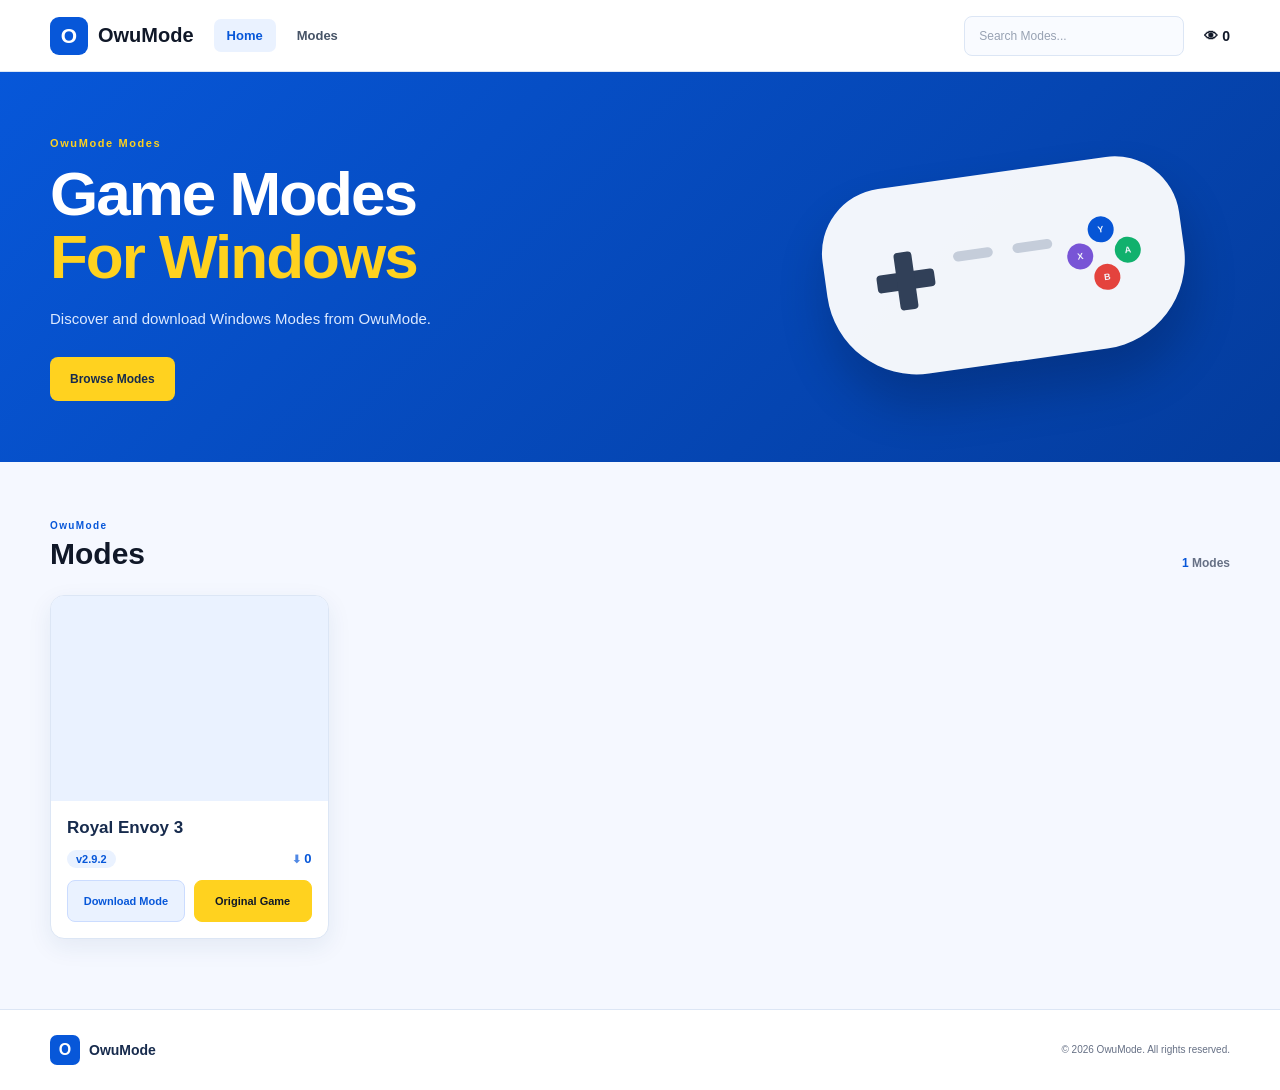
==== index.html @ 0b00c18d "Update index.html" ====
<!DOCTYPE html>
<html lang="en">
<head>
    <meta charset="UTF-8">
    <meta name="viewport" content="width=device-width, initial-scale=1.0">
    <title>OwuMode - Free Windows Modes</title>
    <link rel="icon" type="image/x-icon" href="icon.ico">
    <link rel="stylesheet" href="style.css">
</head>

<body>

    <!-- ==================== HEADER ==================== -->
    <header class="site-header">
        <div class="container header-inner">

            <a href="index.html" class="brand">
                <span class="brand-logo">O</span>
                <span class="brand-name">OwuMode</span>
            </a>

            <nav class="nav-menu" id="navMenu">
                <a href="index.html" class="nav-link active">Home</a>
                <a href="index.html#Modes" class="nav-link">Modes</a>
            </nav>

            <div class="header-search">
                <input type="search" id="headerSearch" placeholder="Search Modes..." autocomplete="off">
            </div>

            <div class="visitor-counter" title="Total Visitors">
                <span class="visitor-icon">👁</span>
                <span class="visitor-number" id="visitorCount">0</span>
            </div>

            <button class="mobile-menu-btn" id="mobileMenuBtn" type="button" aria-label="Open menu">
                <span></span>
                <span></span>
                <span></span>
            </button>

        </div>
    </header>


    <!-- ==================== MAIN ==================== -->
    <main>

        <!-- Hero -->
        <section class="hero">
            <div class="container hero-inner">

                <div class="hero-content">
                    <span class="hero-label">OwuMode Modes</span>
                    <h1>Game Modes <span>For Windows</span></h1>
                    <p>Discover and download Windows Modes from OwuMode.</p>
                    <a href="#Modes" class="hero-btn">Browse Modes</a>
                </div>

                <div class="hero-decoration">
                    <div class="controller">
                        <div class="controller-left">
                            <span class="dpad-up"></span>
                            <span class="dpad-down"></span>
                            <span class="dpad-left"></span>
                            <span class="dpad-right"></span>
                        </div>
                        <div class="controller-center">
                            <span></span>
                            <span></span>
                        </div>
                        <div class="controller-right">
                            <span class="button-y">Y</span>
                            <span class="button-x">X</span>
                            <span class="button-a">A</span>
                            <span class="button-b">B</span>
                        </div>
                    </div>
                </div>

            </div>
        </section>

        <!-- Modes Grid -->
        <section class="Modes-section" id="Modes">
            <div class="container">

                <div class="section-header">
                    <div>
                        <span class="section-label">OwuMode</span>
                        <h2>Modes</h2>
                    </div>
                    <div class="game-count">
                        <span id="gameCount">0</span> Modes
                    </div>
                </div>

                <div class="game-grid" id="gameGrid"></div>

                <div class="empty-state" id="noModes" style="display: none;">
                    <div class="empty-icon">⌕</div>
                    <h3>No Modes found</h3>
                    <p>Try searching with a different game name.</p>
                </div>

            </div>
        </section>

    </main>


    <!-- ==================== TOAST ==================== -->
    <div class="toast" id="toast">
        <span id="toastMessage"></span>
    </div>


    <!-- ==================== FOOTER ==================== -->
    <footer class="site-footer">
        <div class="container footer-inner">
            <div class="footer-brand">
                <span class="brand-logo">O</span>
                <span>OwuMode</span>
            </div>
            <p>© 2026 OwuMode. All rights reserved.</p>
        </div>
    </footer>


    <script src="data.js"></script>
    <script src="script.js"></script>

</body>
</html>
---- style.css ----
/* =========================================================
   OwuMode
   ========================================================= */

:root {
    --blue: #0757d9;
    --blue-dark: #043c9d;
    --blue-light: #eaf2ff;

    --yellow: #ffd21f;
    --yellow-dark: #d4a800;

    --white: #ffffff;
    --black: #101828;

    --text: #172b4d;
    --muted: #667085;

    --border: #dce6f5;
    --background: #f5f8ff;

    --shadow: 0 8px 25px rgba(20, 60, 120, 0.08);
}


/* =========================================================
   RESET
   ========================================================= */

* {
    box-sizing: border-box;
    margin: 0;
    padding: 0;
}

html {
    scroll-behavior: smooth;
}

body {
    font-family: Arial, Helvetica, sans-serif;
    background: var(--background);
    color: var(--text);
    min-height: 100vh;
}

body.modal-open {
    overflow: hidden;
}

button, input, select {
    font: inherit;
}

button {
    cursor: pointer;
}

a {
    color: inherit;
    text-decoration: none;
}

img {
    max-width: 100%;
}


/* =========================================================
   CONTAINER
   ========================================================= */

.container {
    width: min(1180px, calc(100% - 40px));
    margin: 0 auto;
}


/* =========================================================
   HEADER
   ========================================================= */

.site-header {
    width: 100%;
    height: 72px;
    background: var(--white);
    border-bottom: 1px solid var(--border);
    position: sticky;
    top: 0;
    z-index: 1000;
}

.header-inner {
    height: 100%;
    display: flex;
    align-items: center;
    gap: 20px;
}

.brand {
    display: flex;
    align-items: center;
    gap: 10px;
    flex-shrink: 0;
}

.brand-logo {
    width: 38px;
    height: 38px;
    display: flex;
    align-items: center;
    justify-content: center;
    background: var(--blue);
    color: var(--white);
    border-radius: 9px;
    font-size: 21px;
    font-weight: 900;
}

.brand-name {
    color: var(--black);
    font-size: 20px;
    font-weight: 800;
}

.nav-menu {
    display: flex;
    align-items: center;
    gap: 8px;
}

.nav-link {
    padding: 9px 13px;
    color: #475467;
    border-radius: 7px;
    font-size: 13px;
    font-weight: 700;
    transition: background 0.2s ease, color 0.2s ease;
}

.nav-link:hover,
.nav-link.active {
    color: var(--blue);
    background: var(--blue-light);
}

.header-search {
    margin-left: auto;
    width: 220px;
}

.header-search input {
    width: 100%;
    height: 40px;
    padding: 0 14px;
    border: 1px solid var(--border);
    border-radius: 8px;
    outline: none;
    background: #f9fbff;
    color: var(--text);
    font-size: 12px;
    transition: border-color 0.2s ease, box-shadow 0.2s ease;
}

.header-search input:focus {
    border-color: var(--blue);
    box-shadow: 0 0 0 3px rgba(7, 87, 217, 0.1);
}

.header-search input::placeholder {
    color: #98a2b3;
}


/* =========================================================
   VISITOR COUNTER
   ========================================================= */

.visitor-counter {
    display: flex;
    align-items: center;
    gap: 4px;
    flex-shrink: 0;
    font-size: 14px;
    font-weight: 900;
    color: var(--black);
    white-space: nowrap;
}

.visitor-icon {
    font-size: 14px;
}

.visitor-number {
    font-weight: 900;
    color: var(--black);
}


/* Mobile menu */
.mobile-menu-btn {
    display: none;
    width: 40px;
    height: 40px;
    border: 1px solid var(--border);
    border-radius: 8px;
    background: var(--white);
    flex-direction: column;
    align-items: center;
    justify-content: center;
    gap: 4px;
}

.mobile-menu-btn span {
    display: block;
    width: 19px;
    height: 2px;
    background: var(--text);
    border-radius: 5px;
}


/* =========================================================
   HERO
   ========================================================= */

.hero {
    min-height: 390px;
    background: linear-gradient(135deg, var(--blue), var(--blue-dark));
    color: var(--white);
    overflow: hidden;
}

.hero-inner {
    min-height: 390px;
    display: flex;
    align-items: center;
    justify-content: space-between;
    position: relative;
}

.hero-content {
    max-width: 570px;
    position: relative;
    z-index: 2;
}

.hero-label {
    display: inline-block;
    margin-bottom: 13px;
    color: var(--yellow);
    font-size: 11px;
    font-weight: 900;
    letter-spacing: 1.6px;
}

.hero h1 {
    font-size: clamp(38px, 5vw, 62px);
    line-height: 1.02;
    letter-spacing: -2px;
    margin-bottom: 18px;
}

.hero h1 span {
    display: block;
    color: var(--yellow);
}

.hero p {
    max-width: 450px;
    color: #dce9ff;
    font-size: 15px;
    line-height: 1.7;
    margin-bottom: 25px;
}

.hero-btn {
    display: inline-flex;
    align-items: center;
    justify-content: center;
    min-height: 44px;
    padding: 0 20px;
    background: var(--yellow);
    color: #172b4d;
    border-radius: 8px;
    font-size: 12px;
    font-weight: 800;
    transition: transform 0.2s ease, background 0.2s ease;
}

.hero-btn:hover {
    background: #ffe05a;
    transform: translateY(-2px);
}

.hero-decoration {
    width: 450px;
    height: 280px;
    display: flex;
    align-items: center;
    justify-content: center;
    opacity: 0.95;
}

.controller {
    width: 360px;
    height: 190px;
    background: var(--white);
    border-radius: 65px 65px 90px 90px;
    position: relative;
    transform: rotate(-8deg);
    box-shadow: 0 30px 50px rgba(0, 0, 0, 0.2);
}

.controller-left,
.controller-right {
    position: absolute;
    width: 90px;
    height: 90px;
    top: 50px;
}

.controller-left { left: 35px; }
.controller-right { right: 35px; }

.controller-left::before,
.controller-left::after {
    content: "";
    position: absolute;
    background: #344054;
    border-radius: 4px;
}

.controller-left::before {
    width: 58px;
    height: 18px;
    left: 16px;
    top: 36px;
}

.controller-left::after {
    width: 18px;
    height: 58px;
    left: 36px;
    top: 16px;
}

.controller-right span {
    position: absolute;
    width: 26px;
    height: 26px;
    display: flex;
    align-items: center;
    justify-content: center;
    border-radius: 50%;
    color: var(--white);
    font-size: 9px;
    font-weight: 900;
}

.button-y { top: 8px; left: 32px; background: var(--blue); }
.button-x { top: 32px; left: 8px; background: #7f56d9; }
.button-a { top: 32px; right: 8px; background: #12b76a; }
.button-b { bottom: 8px; left: 32px; background: #f04438; }

.controller-center {
    position: absolute;
    left: 50%;
    top: 73px;
    transform: translateX(-50%);
    display: flex;
    gap: 20px;
}

.controller-center span {
    width: 40px;
    height: 10px;
    background: #d0d5dd;
    border-radius: 10px;
}


/* =========================================================
   MODES SECTION
   ========================================================= */

.Modes-section {
    padding: 58px 0 70px;
}

.section-header {
    display: flex;
    align-items: flex-end;
    justify-content: space-between;
    margin-bottom: 25px;
}

.section-label {
    display: block;
    margin-bottom: 6px;
    color: var(--blue);
    font-size: 10px;
    font-weight: 900;
    letter-spacing: 1.4px;
}

.section-header h2,
.Modes-page-header h1 {
    color: var(--black);
    font-size: 30px;
    line-height: 1.1;
    font-weight: 850;
}

.game-count {
    color: var(--muted);
    font-size: 12px;
    font-weight: 700;
}

.game-count span {
    color: var(--blue);
}


/* =========================================================
   GAME GRID
   ========================================================= */

.game-grid {
    display: grid;
    grid-template-columns: repeat(4, minmax(0, 1fr));
    gap: 22px;
}


/* =========================================================
   GAME CARD
   ========================================================= */

.game-card {
    background: var(--white);
    border: 1px solid var(--border);
    border-radius: 14px;
    overflow: hidden;
    box-shadow: var(--shadow);
    transition: transform 0.2s ease, box-shadow 0.2s ease, border-color 0.2s ease;
}

.game-card:hover {
    transform: translateY(-5px);
    border-color: #c7d7f1;
    box-shadow: 0 14px 35px rgba(20, 60, 120, 0.14);
}

.game-image-wrap {
    width: 100%;
    height: 205px;
    overflow: hidden;
    background: var(--blue-light);
}

.game-image {
    width: 100%;
    height: 100%;
    display: block;
    object-fit: cover;
    transition: transform 0.3s ease;
}

.game-card:hover .game-image {
    transform: scale(1.04);
}

.game-info {
    padding: 16px;
}

.game-title {
    margin: 0 0 10px;
    color: var(--text);
    font-size: 17px;
    font-weight: 800;
    line-height: 1.35;
    white-space: nowrap;
    overflow: hidden;
    text-overflow: ellipsis;
}


/* =========================================================
   GAME META (Version + Download Count)
   ========================================================= */

.game-meta-row {
    display: flex;
    align-items: center;
    justify-content: space-between;
    gap: 8px;
    margin-bottom: 12px;
}

.game-version-badge {
    display: inline-block;
    padding: 3px 9px;
    background: var(--blue-light);
    color: var(--blue);
    border-radius: 20px;
    font-size: 11px;
    font-weight: 800;
}

.download-count-number {
    font-weight: 900;
    color: var(--blue);
    font-size: 13px;
}

.download-count-number::before {
    content: "⬇ ";
    font-size: 11px;
    opacity: 0.7;
}


/* =========================================================
   ACTION BUTTONS
   ========================================================= */

.game-actions {
    display: grid;
    grid-template-columns: 1fr 1fr;
    gap: 9px;
}

.details-btn,
.download-btn,
.game-link-btn {
    width: 100%;
    min-height: 42px;
    padding: 8px 10px;
    border-radius: 8px;
    font-size: 11px;
    font-weight: 800;
    display: flex;
    align-items: center;
    justify-content: center;
    text-decoration: none;
    transition: background 0.2s ease, color 0.2s ease, border-color 0.2s ease, transform 0.15s ease;
}

.details-btn {
    background: var(--blue-light);
    color: var(--blue);
    border: 1px solid #cbdcff;
}

.details-btn:hover {
    background: #dce9ff;
    border-color: var(--blue);
}

.download-btn {
    background: var(--blue);
    color: var(--white);
    border: 1px solid var(--blue);
}

.download-btn:hover {
    background: var(--blue-dark);
    border-color: var(--blue-dark);
}

.game-link-btn {
    background: var(--yellow);
    color: var(--black);
    border: 1px solid var(--yellow);
}

.game-link-btn:hover {
    background: #ffe05a;
    border-color: #ffe05a;
    color: var(--black);
}

.details-btn:active,
.download-btn:active,
.game-link-btn:active {
    transform: scale(0.97);
}


/* =========================================================
   EMPTY STATE
   ========================================================= */

.empty-state {
    padding: 70px 20px;
    text-align: center;
    background: var(--white);
    border: 1px dashed #cbd5e1;
    border-radius: 14px;
}

.empty-icon {
    width: 50px;
    height: 50px;
    margin: 0 auto 15px;
    display: flex;
    align-items: center;
    justify-content: center;
    background: var(--blue-light);
    color: var(--blue);
    border-radius: 50%;
    font-size: 25px;
}

.empty-state h3 {
    margin-bottom: 7px;
    color: var(--text);
    font-size: 17px;
}

.empty-state p {
    color: var(--muted);
    font-size: 12px;
}


/* =========================================================
   MODES PAGE
   ========================================================= */

.Modes-page {
    display: none;
    padding: 50px 0 70px;
}

.Modes-page.active {
    display: block;
}

.Modes-page-header {
    display: flex;
    align-items: flex-end;
    justify-content: space-between;
    gap: 25px;
    margin-bottom: 28px;
}

.Modes-page-search {
    width: 300px;
}

.Modes-page-search input {
    width: 100%;
    height: 42px;
    padding: 0 14px;
    background: var(--white);
    border: 1px solid var(--border);
    border-radius: 8px;
    outline: none;
    color: var(--text);
    font-size: 12px;
}

.Modes-page-search input:focus {
    border-color: var(--blue);
    box-shadow: 0 0 0 3px rgba(7, 87, 217, 0.1);
}


/* =========================================================
   MODAL
   ========================================================= */

.modal {
    position: fixed;
    inset: 0;
    display: flex;
    align-items: center;
    justify-content: center;
    padding: 25px;
    z-index: 2000;
    visibility: hidden;
    opacity: 0;
    transition: opacity 0.2s ease, visibility 0.2s ease;
}

.modal.active {
    visibility: visible;
    opacity: 1;
}

.modal-overlay {
    position: absolute;
    inset: 0;
    background: rgba(7, 20, 45, 0.7);
    backdrop-filter: blur(4px);
}

.modal-container {
    width: min(820px, 100%);
    max-height: calc(100vh - 50px);
    overflow-y: auto;
    position: relative;
    z-index: 2;
    background: var(--white);
    border-radius: 16px;
    box-shadow: 0 25px 70px rgba(0, 0, 0, 0.25);
    transform: translateY(15px) scale(0.98);
    transition: transform 0.2s ease;
}

.modal.active .modal-container {
    transform: translateY(0) scale(1);
}

.modal-close {
    position: absolute;
    right: 15px;
    top: 15px;
    width: 36px;
    height: 36px;
    display: flex;
    align-items: center;
    justify-content: center;
    z-index: 5;
    border: none;
    border-radius: 50%;
    background: rgba(255, 255, 255, 0.92);
    color: #344054;
    font-size: 25px;
    line-height: 1;
}

.modal-close:hover {
    background: var(--white);
    color: #101828;
}

.modal-content {
    display: grid;
    grid-template-columns: 0.95fr 1.05fr;
}

.modal-cover {
    min-height: 450px;
    background: var(--blue-light);
    overflow: hidden;
}

.modal-cover img {
    width: 100%;
    height: 100%;
    min-height: 450px;
    display: block;
    object-fit: cover;
}

.modal-info {
    padding: 40px 35px;
}

.modal-category {
    display: inline-block;
    margin-bottom: 9px;
    color: var(--blue);
    font-size: 10px;
    font-weight: 900;
    letter-spacing: 1.2px;
    text-transform: uppercase;
}

.modal-info h2 {
    margin-bottom: 17px;
    color: var(--black);
    font-size: 30px;
    line-height: 1.15;
}

.modal-description {
    margin-bottom: 22px;
    color: var(--muted);
    font-size: 13px;
    line-height: 1.7;
    white-space: pre-line;
}


/* =========================================================
   VERSION DROPDOWN
   ========================================================= */

.modal-version-select {
    margin-bottom: 20px;
}

.modal-version-select .detail-label {
    margin-bottom: 6px;
}

.modal-version-select select {
    width: 100%;
    height: 44px;
    padding: 0 14px;
    background: #f8faff;
    border: 1px solid var(--border);
    border-radius: 8px;
    color: var(--text);
    font-size: 12px;
    font-weight: 700;
    outline: none;
    cursor: pointer;
    transition: border-color 0.2s ease, box-shadow 0.2s ease;
}

.modal-version-select select:focus {
    border-color: var(--blue);
    box-shadow: 0 0 0 3px rgba(7, 87, 217, 0.1);
}

.modal-version-select select option {
    padding: 8px;
    font-size: 12px;
}


/* =========================================================
   MODAL DETAILS
   ========================================================= */

.modal-details {
    display: grid;
    grid-template-columns: 1fr 1fr;
    gap: 12px;
    margin-bottom: 25px;
}

.modal-detail-item {
    padding: 12px;
    background: #f8faff;
    border: 1px solid var(--border);
    border-radius: 8px;
}

.detail-label {
    display: block;
    margin-bottom: 4px;
    color: #98a2b3;
    font-size: 9px;
    font-weight: 800;
    text-transform: uppercase;
}

.detail-value {
    display: block;
    color: var(--text);
    font-size: 11px;
    font-weight: 700;
    word-break: break-word;
}

.modal-download-btn {
    width: 100%;
    min-height: 46px;
    border: none;
    border-radius: 8px;
    background: var(--blue);
    color: var(--white);
    font-size: 12px;
    font-weight: 800;
    transition: background 0.2s ease, transform 0.15s ease;
}

.modal-download-btn:hover {
    background: var(--blue-dark);
}

.modal-download-btn:active {
    transform: scale(0.98);
}


/* =========================================================
   TOAST
   ========================================================= */

.toast {
    position: fixed;
    left: 50%;
    bottom: 25px;
    transform: translate(-50%, 20px);
    min-width: 230px;
    padding: 12px 17px;
    background: #101828;
    color: var(--white);
    border-radius: 8px;
    box-shadow: 0 10px 30px rgba(0, 0, 0, 0.2);
    text-align: center;
    font-size: 11px;
    font-weight: 700;
    z-index: 3000;
    opacity: 0;
    visibility: hidden;
    transition: opacity 0.2s ease, transform 0.2s ease, visibility 0.2s ease;
}

.toast.show {
    opacity: 1;
    visibility: visible;
    transform: translate(-50%, 0);
}


/* =========================================================
   FOOTER
   ========================================================= */

.site-footer {
    background: #ffffff;
    border-top: 1px solid var(--border);
    padding: 25px 0;
}

.footer-inner {
    display: flex;
    align-items: center;
    justify-content: space-between;
    gap: 20px;
}

.footer-brand {
    display: flex;
    align-items: center;
    gap: 9px;
    color: var(--text);
    font-size: 14px;
    font-weight: 800;
}

.footer-brand .brand-logo {
    width: 30px;
    height: 30px;
    font-size: 16px;
    border-radius: 7px;
}

.footer-inner p {
    color: var(--muted);
    font-size: 10px;
}


/* =========================================================
   TABLET
   ========================================================= */

@media (max-width: 1100px) {
    .game-grid {
        grid-template-columns: repeat(3, minmax(0, 1fr));
    }

    .hero-decoration {
        width: 350px;
    }

    .controller {
        transform: rotate(-8deg) scale(0.85);
    }
}


/* =========================================================
   TABLET / MOBILE
   ========================================================= */

@media (max-width: 850px) {

    .container {
        width: min(100% - 30px, 700px);
    }

    .site-header {
        height: 65px;
    }

    .header-inner {
        gap: 10px;
    }

    .nav-menu {
        display: none;
        position: absolute;
        top: 65px;
        left: 0;
        right: 0;
        padding: 12px 15px;
        background: var(--white);
        border-bottom: 1px solid var(--border);
        box-shadow: 0 10px 20px rgba(20, 60, 120, 0.08);
        flex-direction: column;
        align-items: stretch;
    }

    .nav-menu.active {
        display: flex;
    }

    .nav-link {
        padding: 12px;
    }

    .header-search {
        width: auto;
        flex: 1;
    }

    .mobile-menu-btn {
        display: flex;
    }

    .hero-inner {
        min-height: 350px;
    }

    .hero-decoration {
        display: none;
    }

    .game-grid {
        grid-template-columns: repeat(2, minmax(0, 1fr));
        gap: 16px;
    }

    .Modes-page-header {
        align-items: stretch;
        flex-direction: column;
    }

    .Modes-page-search {
        width: 100%;
    }

    .modal-content {
        grid-template-columns: 1fr;
    }

    .modal-cover {
        min-height: 280px;
        height: 280px;
    }

    .modal-cover img {
        min-height: 280px;
    }

    .modal-info {
        padding: 28px 24px;
    }
}


/* =========================================================
   MOBILE
   ========================================================= */

@media (max-width: 550px) {

    .container {
        width: calc(100% - 24px);
    }

    .brand-name {
        font-size: 18px;
    }

    .brand-logo {
        width: 34px;
        height: 34px;
    }

    .header-search {
        display: none;
    }

    .visitor-counter {
        font-size: 12px;
    }

    .visitor-icon {
        font-size: 12px;
    }

    .hero {
        min-height: 330px;
    }

    .hero-inner {
        min-height: 330px;
    }

    .hero h1 {
        font-size: 40px;
        letter-spacing: -1.5px;
    }

    .hero p {
        font-size: 13px;
    }

    .Modes-section {
        padding: 40px 0 50px;
    }

    .section-header {
        align-items: flex-start;
        flex-direction: column;
        gap: 10px;
    }

    .section-header h2,
    .Modes-page-header h1 {
        font-size: 27px;
    }

    .game-grid {
        grid-template-columns: 1fr;
        gap: 18px;
    }

    .game-image-wrap {
        height: 220px;
    }

    .game-info {
        padding: 15px;
    }

    .game-title {
        font-size: 16px;
    }

    .game-actions {
        grid-template-columns: 1fr 1fr;
    }

    .modal {
        padding: 12px;
    }

    .modal-container {
        max-height: calc(100vh - 24px);
    }

    .modal-cover {
        height: 220px;
        min-height: 220px;
    }

    .modal-cover img {
        min-height: 220px;
    }

    .modal-info {
        padding: 25px 18px;
    }

    .modal-info h2 {
        font-size: 25px;
    }

    .modal-details {
        grid-template-columns: 1fr;
    }

    .footer-inner {
        flex-direction: column;
        text-align: center;
    }
}


/* =========================================================
   VERY SMALL MOBILE
   ========================================================= */

@media (max-width: 360px) {

    .game-actions {
        grid-template-columns: 1fr;
    }

    .game-image-wrap {
        height: 195px;
    }

    .details-btn,
    .download-btn,
    .game-link-btn {
        min-height: 40px;
    }
}
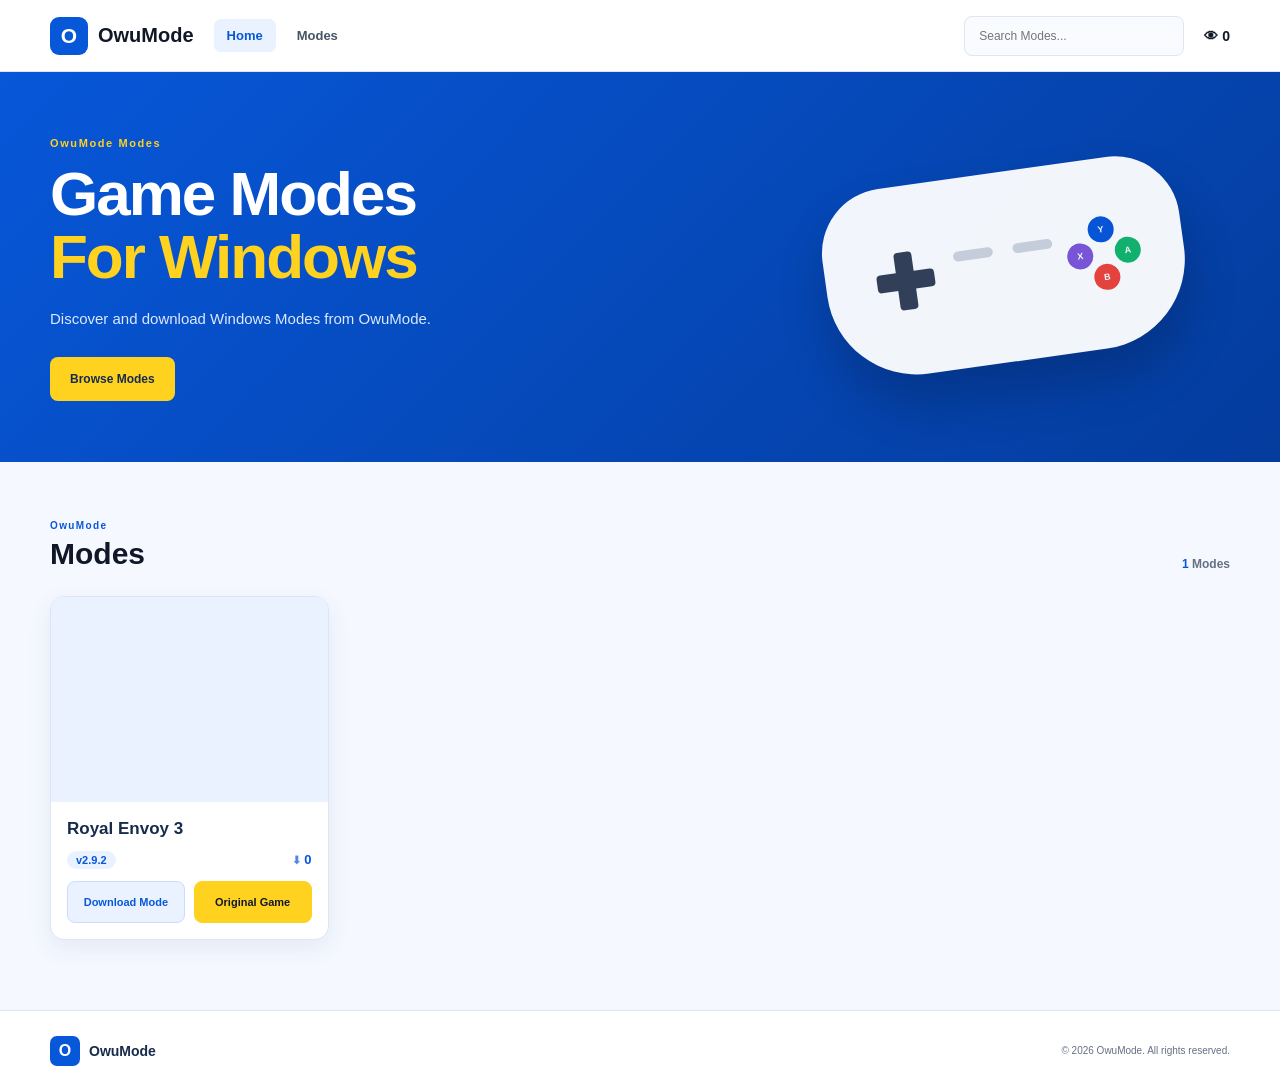
==== commit bec19563: "Update index.html" ====
--- a/index.html
+++ b/index.html
@@ -3,8 +3,17 @@
 <head>
     <meta charset="UTF-8">
     <meta name="viewport" content="width=device-width, initial-scale=1.0">
+    
     <title>OwuMode - Free Windows Modes</title>
-    <link rel="icon" type="image/x-icon" href="icon.ico">
+    
+    <meta name="description" content="OwuMode - Download free Windows game mods, mod menus, and hacks. Virus-free files, direct download links, no ads. Latest versions available.">
+    <meta name="keywords" content="OwuMode, free game mods, windows mods, mod menus, game hacks">
+    <meta name="author" content="OwuMode">
+    
+    <link rel="icon" type="image/x-icon" href="/icon.ico">
+    <link rel="shortcut icon" type="image/x-icon" href="/icon.ico">
+    <link rel="apple-touch-icon" href="/icon.ico">
+    
     <link rel="stylesheet" href="style.css">
 </head>
 
--- a/style.css
+++ b/style.css
@@ -1,31 +1,20 @@
 /* =========================================================
-   OwuMode
+   OwuMode - HOME PAGE STYLES
    ========================================================= */
 
 :root {
     --blue: #0757d9;
     --blue-dark: #043c9d;
     --blue-light: #eaf2ff;
-
     --yellow: #ffd21f;
-    --yellow-dark: #d4a800;
-
     --white: #ffffff;
     --black: #101828;
-
     --text: #172b4d;
     --muted: #667085;
-
     --border: #dce6f5;
     --background: #f5f8ff;
-
     --shadow: 0 8px 25px rgba(20, 60, 120, 0.08);
 }
-
-
-/* =========================================================
-   RESET
-   ========================================================= */
 
 * {
     box-sizing: border-box;
@@ -33,9 +22,7 @@
     padding: 0;
 }
 
-html {
-    scroll-behavior: smooth;
-}
+html { scroll-behavior: smooth; }
 
 body {
     font-family: Arial, Helvetica, sans-serif;
@@ -44,31 +31,10 @@
     min-height: 100vh;
 }
 
-body.modal-open {
-    overflow: hidden;
-}
-
-button, input, select {
-    font: inherit;
-}
-
-button {
-    cursor: pointer;
-}
-
-a {
-    color: inherit;
-    text-decoration: none;
-}
-
-img {
-    max-width: 100%;
-}
-
-
-/* =========================================================
-   CONTAINER
-   ========================================================= */
+button, input, select { font: inherit; }
+button { cursor: pointer; }
+a { color: inherit; text-decoration: none; }
+img { max-width: 100%; }
 
 .container {
     width: min(1180px, calc(100% - 40px));
@@ -159,22 +125,12 @@
     background: #f9fbff;
     color: var(--text);
     font-size: 12px;
-    transition: border-color 0.2s ease, box-shadow 0.2s ease;
 }
 
 .header-search input:focus {
     border-color: var(--blue);
     box-shadow: 0 0 0 3px rgba(7, 87, 217, 0.1);
 }
-
-.header-search input::placeholder {
-    color: #98a2b3;
-}
-
-
-/* =========================================================
-   VISITOR COUNTER
-   ========================================================= */
 
 .visitor-counter {
     display: flex;
@@ -187,17 +143,6 @@
     white-space: nowrap;
 }
 
-.visitor-icon {
-    font-size: 14px;
-}
-
-.visitor-number {
-    font-weight: 900;
-    color: var(--black);
-}
-
-
-/* Mobile menu */
 .mobile-menu-btn {
     display: none;
     width: 40px;
@@ -236,14 +181,9 @@
     display: flex;
     align-items: center;
     justify-content: space-between;
-    position: relative;
-}
-
-.hero-content {
-    max-width: 570px;
-    position: relative;
-    z-index: 2;
-}
+}
+
+.hero-content { max-width: 570px; position: relative; z-index: 2; }
 
 .hero-label {
     display: inline-block;
@@ -261,10 +201,7 @@
     margin-bottom: 18px;
 }
 
-.hero h1 span {
-    display: block;
-    color: var(--yellow);
-}
+.hero h1 span { display: block; color: var(--yellow); }
 
 .hero p {
     max-width: 450px;
@@ -285,13 +222,9 @@
     border-radius: 8px;
     font-size: 12px;
     font-weight: 800;
-    transition: transform 0.2s ease, background 0.2s ease;
-}
-
-.hero-btn:hover {
-    background: #ffe05a;
-    transform: translateY(-2px);
-}
+}
+
+.hero-btn:hover { background: #ffe05a; }
 
 .hero-decoration {
     width: 450px;
@@ -312,8 +245,7 @@
     box-shadow: 0 30px 50px rgba(0, 0, 0, 0.2);
 }
 
-.controller-left,
-.controller-right {
+.controller-left, .controller-right {
     position: absolute;
     width: 90px;
     height: 90px;
@@ -323,32 +255,19 @@
 .controller-left { left: 35px; }
 .controller-right { right: 35px; }
 
-.controller-left::before,
-.controller-left::after {
+.controller-left::before, .controller-left::after {
     content: "";
     position: absolute;
     background: #344054;
     border-radius: 4px;
 }
 
-.controller-left::before {
-    width: 58px;
-    height: 18px;
-    left: 16px;
-    top: 36px;
-}
-
-.controller-left::after {
-    width: 18px;
-    height: 58px;
-    left: 36px;
-    top: 16px;
-}
+.controller-left::before { width: 58px; height: 18px; left: 16px; top: 36px; }
+.controller-left::after { width: 18px; height: 58px; left: 36px; top: 16px; }
 
 .controller-right span {
     position: absolute;
-    width: 26px;
-    height: 26px;
+    width: 26px; height: 26px;
     display: flex;
     align-items: center;
     justify-content: center;
@@ -404,11 +323,9 @@
     letter-spacing: 1.4px;
 }
 
-.section-header h2,
-.Modes-page-header h1 {
+.section-header h2 {
     color: var(--black);
     font-size: 30px;
-    line-height: 1.1;
     font-weight: 850;
 }
 
@@ -418,9 +335,7 @@
     font-weight: 700;
 }
 
-.game-count span {
-    color: var(--blue);
-}
+.game-count span { color: var(--blue); }
 
 
 /* =========================================================
@@ -454,6 +369,7 @@
 }
 
 .game-image-wrap {
+    display: block;
     width: 100%;
     height: 205px;
     overflow: hidden;
@@ -472,24 +388,28 @@
     transform: scale(1.04);
 }
 
-.game-info {
-    padding: 16px;
-}
+.game-info { padding: 16px; }
 
 .game-title {
     margin: 0 0 10px;
-    color: var(--text);
     font-size: 17px;
     font-weight: 800;
     line-height: 1.35;
+}
+
+.game-title a {
+    color: var(--text);
     white-space: nowrap;
     overflow: hidden;
     text-overflow: ellipsis;
-}
-
-
-/* =========================================================
-   GAME META (Version + Download Count)
+    display: block;
+}
+
+.game-title a:hover { color: var(--blue); }
+
+
+/* =========================================================
+   GAME META
    ========================================================= */
 
 .game-meta-row {
@@ -524,7 +444,7 @@
 
 
 /* =========================================================
-   ACTION BUTTONS
+   BUTTONS
    ========================================================= */
 
 .game-actions {
@@ -546,13 +466,14 @@
     align-items: center;
     justify-content: center;
     text-decoration: none;
-    transition: background 0.2s ease, color 0.2s ease, border-color 0.2s ease, transform 0.15s ease;
+    transition: all 0.2s ease;
+    border: 1px solid transparent;
 }
 
 .details-btn {
     background: var(--blue-light);
     color: var(--blue);
-    border: 1px solid #cbdcff;
+    border-color: #cbdcff;
 }
 
 .details-btn:hover {
@@ -563,31 +484,18 @@
 .download-btn {
     background: var(--blue);
     color: var(--white);
-    border: 1px solid var(--blue);
-}
-
-.download-btn:hover {
-    background: var(--blue-dark);
-    border-color: var(--blue-dark);
-}
+    border-color: var(--blue);
+}
+
+.download-btn:hover { background: var(--blue-dark); }
 
 .game-link-btn {
     background: var(--yellow);
     color: var(--black);
-    border: 1px solid var(--yellow);
-}
-
-.game-link-btn:hover {
-    background: #ffe05a;
-    border-color: #ffe05a;
-    color: var(--black);
-}
-
-.details-btn:active,
-.download-btn:active,
-.game-link-btn:active {
-    transform: scale(0.97);
-}
+    border-color: var(--yellow);
+}
+
+.game-link-btn:hover { background: #ffe05a; }
 
 
 /* =========================================================
@@ -615,271 +523,7 @@
     font-size: 25px;
 }
 
-.empty-state h3 {
-    margin-bottom: 7px;
-    color: var(--text);
-    font-size: 17px;
-}
-
-.empty-state p {
-    color: var(--muted);
-    font-size: 12px;
-}
-
-
-/* =========================================================
-   MODES PAGE
-   ========================================================= */
-
-.Modes-page {
-    display: none;
-    padding: 50px 0 70px;
-}
-
-.Modes-page.active {
-    display: block;
-}
-
-.Modes-page-header {
-    display: flex;
-    align-items: flex-end;
-    justify-content: space-between;
-    gap: 25px;
-    margin-bottom: 28px;
-}
-
-.Modes-page-search {
-    width: 300px;
-}
-
-.Modes-page-search input {
-    width: 100%;
-    height: 42px;
-    padding: 0 14px;
-    background: var(--white);
-    border: 1px solid var(--border);
-    border-radius: 8px;
-    outline: none;
-    color: var(--text);
-    font-size: 12px;
-}
-
-.Modes-page-search input:focus {
-    border-color: var(--blue);
-    box-shadow: 0 0 0 3px rgba(7, 87, 217, 0.1);
-}
-
-
-/* =========================================================
-   MODAL
-   ========================================================= */
-
-.modal {
-    position: fixed;
-    inset: 0;
-    display: flex;
-    align-items: center;
-    justify-content: center;
-    padding: 25px;
-    z-index: 2000;
-    visibility: hidden;
-    opacity: 0;
-    transition: opacity 0.2s ease, visibility 0.2s ease;
-}
-
-.modal.active {
-    visibility: visible;
-    opacity: 1;
-}
-
-.modal-overlay {
-    position: absolute;
-    inset: 0;
-    background: rgba(7, 20, 45, 0.7);
-    backdrop-filter: blur(4px);
-}
-
-.modal-container {
-    width: min(820px, 100%);
-    max-height: calc(100vh - 50px);
-    overflow-y: auto;
-    position: relative;
-    z-index: 2;
-    background: var(--white);
-    border-radius: 16px;
-    box-shadow: 0 25px 70px rgba(0, 0, 0, 0.25);
-    transform: translateY(15px) scale(0.98);
-    transition: transform 0.2s ease;
-}
-
-.modal.active .modal-container {
-    transform: translateY(0) scale(1);
-}
-
-.modal-close {
-    position: absolute;
-    right: 15px;
-    top: 15px;
-    width: 36px;
-    height: 36px;
-    display: flex;
-    align-items: center;
-    justify-content: center;
-    z-index: 5;
-    border: none;
-    border-radius: 50%;
-    background: rgba(255, 255, 255, 0.92);
-    color: #344054;
-    font-size: 25px;
-    line-height: 1;
-}
-
-.modal-close:hover {
-    background: var(--white);
-    color: #101828;
-}
-
-.modal-content {
-    display: grid;
-    grid-template-columns: 0.95fr 1.05fr;
-}
-
-.modal-cover {
-    min-height: 450px;
-    background: var(--blue-light);
-    overflow: hidden;
-}
-
-.modal-cover img {
-    width: 100%;
-    height: 100%;
-    min-height: 450px;
-    display: block;
-    object-fit: cover;
-}
-
-.modal-info {
-    padding: 40px 35px;
-}
-
-.modal-category {
-    display: inline-block;
-    margin-bottom: 9px;
-    color: var(--blue);
-    font-size: 10px;
-    font-weight: 900;
-    letter-spacing: 1.2px;
-    text-transform: uppercase;
-}
-
-.modal-info h2 {
-    margin-bottom: 17px;
-    color: var(--black);
-    font-size: 30px;
-    line-height: 1.15;
-}
-
-.modal-description {
-    margin-bottom: 22px;
-    color: var(--muted);
-    font-size: 13px;
-    line-height: 1.7;
-    white-space: pre-line;
-}
-
-
-/* =========================================================
-   VERSION DROPDOWN
-   ========================================================= */
-
-.modal-version-select {
-    margin-bottom: 20px;
-}
-
-.modal-version-select .detail-label {
-    margin-bottom: 6px;
-}
-
-.modal-version-select select {
-    width: 100%;
-    height: 44px;
-    padding: 0 14px;
-    background: #f8faff;
-    border: 1px solid var(--border);
-    border-radius: 8px;
-    color: var(--text);
-    font-size: 12px;
-    font-weight: 700;
-    outline: none;
-    cursor: pointer;
-    transition: border-color 0.2s ease, box-shadow 0.2s ease;
-}
-
-.modal-version-select select:focus {
-    border-color: var(--blue);
-    box-shadow: 0 0 0 3px rgba(7, 87, 217, 0.1);
-}
-
-.modal-version-select select option {
-    padding: 8px;
-    font-size: 12px;
-}
-
-
-/* =========================================================
-   MODAL DETAILS
-   ========================================================= */
-
-.modal-details {
-    display: grid;
-    grid-template-columns: 1fr 1fr;
-    gap: 12px;
-    margin-bottom: 25px;
-}
-
-.modal-detail-item {
-    padding: 12px;
-    background: #f8faff;
-    border: 1px solid var(--border);
-    border-radius: 8px;
-}
-
-.detail-label {
-    display: block;
-    margin-bottom: 4px;
-    color: #98a2b3;
-    font-size: 9px;
-    font-weight: 800;
-    text-transform: uppercase;
-}
-
-.detail-value {
-    display: block;
-    color: var(--text);
-    font-size: 11px;
-    font-weight: 700;
-    word-break: break-word;
-}
-
-.modal-download-btn {
-    width: 100%;
-    min-height: 46px;
-    border: none;
-    border-radius: 8px;
-    background: var(--blue);
-    color: var(--white);
-    font-size: 12px;
-    font-weight: 800;
-    transition: background 0.2s ease, transform 0.15s ease;
-}
-
-.modal-download-btn:hover {
-    background: var(--blue-dark);
-}
-
-.modal-download-btn:active {
-    transform: scale(0.98);
-}
+.empty-state h3 { margin-bottom: 7px; }
 
 
 /* =========================================================
@@ -896,14 +540,13 @@
     background: #101828;
     color: var(--white);
     border-radius: 8px;
-    box-shadow: 0 10px 30px rgba(0, 0, 0, 0.2);
     text-align: center;
-    font-size: 11px;
+    font-size: 12px;
     font-weight: 700;
     z-index: 3000;
     opacity: 0;
     visibility: hidden;
-    transition: opacity 0.2s ease, transform 0.2s ease, visibility 0.2s ease;
+    transition: all 0.2s ease;
 }
 
 .toast.show {
@@ -918,7 +561,7 @@
    ========================================================= */
 
 .site-footer {
-    background: #ffffff;
+    background: var(--white);
     border-top: 1px solid var(--border);
     padding: 25px 0;
 }
@@ -934,7 +577,6 @@
     display: flex;
     align-items: center;
     gap: 9px;
-    color: var(--text);
     font-size: 14px;
     font-weight: 800;
 }
@@ -953,41 +595,20 @@
 
 
 /* =========================================================
-   TABLET
+   RESPONSIVE
    ========================================================= */
 
 @media (max-width: 1100px) {
-    .game-grid {
-        grid-template-columns: repeat(3, minmax(0, 1fr));
-    }
-
-    .hero-decoration {
-        width: 350px;
-    }
-
-    .controller {
-        transform: rotate(-8deg) scale(0.85);
-    }
-}
-
-
-/* =========================================================
-   TABLET / MOBILE
-   ========================================================= */
+    .game-grid { grid-template-columns: repeat(3, minmax(0, 1fr)); }
+    .hero-decoration { width: 350px; }
+    .controller { transform: rotate(-8deg) scale(0.85); }
+}
 
 @media (max-width: 850px) {
 
-    .container {
-        width: min(100% - 30px, 700px);
-    }
-
-    .site-header {
-        height: 65px;
-    }
-
-    .header-inner {
-        gap: 10px;
-    }
+    .container { width: min(100% - 30px, 700px); }
+    .site-header { height: 65px; }
+    .header-inner { gap: 10px; }
 
     .nav-menu {
         display: none;
@@ -1003,115 +624,35 @@
         align-items: stretch;
     }
 
-    .nav-menu.active {
-        display: flex;
-    }
-
-    .nav-link {
-        padding: 12px;
-    }
-
-    .header-search {
-        width: auto;
-        flex: 1;
-    }
-
-    .mobile-menu-btn {
-        display: flex;
-    }
-
-    .hero-inner {
-        min-height: 350px;
-    }
-
-    .hero-decoration {
-        display: none;
-    }
+    .nav-menu.active { display: flex; }
+    .nav-link { padding: 12px; }
+
+    .header-search { width: auto; flex: 1; }
+    .mobile-menu-btn { display: flex; }
+
+    .hero-inner { min-height: 350px; }
+    .hero-decoration { display: none; }
 
     .game-grid {
         grid-template-columns: repeat(2, minmax(0, 1fr));
         gap: 16px;
     }
-
-    .Modes-page-header {
-        align-items: stretch;
-        flex-direction: column;
-    }
-
-    .Modes-page-search {
-        width: 100%;
-    }
-
-    .modal-content {
-        grid-template-columns: 1fr;
-    }
-
-    .modal-cover {
-        min-height: 280px;
-        height: 280px;
-    }
-
-    .modal-cover img {
-        min-height: 280px;
-    }
-
-    .modal-info {
-        padding: 28px 24px;
-    }
-}
-
-
-/* =========================================================
-   MOBILE
-   ========================================================= */
+}
 
 @media (max-width: 550px) {
 
-    .container {
-        width: calc(100% - 24px);
-    }
-
-    .brand-name {
-        font-size: 18px;
-    }
-
-    .brand-logo {
-        width: 34px;
-        height: 34px;
-    }
-
-    .header-search {
-        display: none;
-    }
-
-    .visitor-counter {
-        font-size: 12px;
-    }
-
-    .visitor-icon {
-        font-size: 12px;
-    }
-
-    .hero {
-        min-height: 330px;
-    }
-
-    .hero-inner {
-        min-height: 330px;
-    }
-
-    .hero h1 {
-        font-size: 40px;
-        letter-spacing: -1.5px;
-    }
-
-    .hero p {
-        font-size: 13px;
-    }
-
-    .Modes-section {
-        padding: 40px 0 50px;
-    }
+    .container { width: calc(100% - 24px); }
+    .brand-name { font-size: 18px; }
+    .brand-logo { width: 34px; height: 34px; }
+    .header-search { display: none; }
+    .visitor-counter { font-size: 12px; }
+
+    .hero { min-height: 330px; }
+    .hero-inner { min-height: 330px; }
+    .hero h1 { font-size: 40px; }
+    .hero p { font-size: 13px; }
+
+    .Modes-section { padding: 40px 0 50px; }
 
     .section-header {
         align-items: flex-start;
@@ -1119,85 +660,17 @@
         gap: 10px;
     }
 
-    .section-header h2,
-    .Modes-page-header h1 {
-        font-size: 27px;
-    }
+    .section-header h2 { font-size: 27px; }
 
     .game-grid {
         grid-template-columns: 1fr;
         gap: 18px;
     }
 
-    .game-image-wrap {
-        height: 220px;
-    }
-
-    .game-info {
-        padding: 15px;
-    }
-
-    .game-title {
-        font-size: 16px;
-    }
-
-    .game-actions {
-        grid-template-columns: 1fr 1fr;
-    }
-
-    .modal {
-        padding: 12px;
-    }
-
-    .modal-container {
-        max-height: calc(100vh - 24px);
-    }
-
-    .modal-cover {
-        height: 220px;
-        min-height: 220px;
-    }
-
-    .modal-cover img {
-        min-height: 220px;
-    }
-
-    .modal-info {
-        padding: 25px 18px;
-    }
-
-    .modal-info h2 {
-        font-size: 25px;
-    }
-
-    .modal-details {
-        grid-template-columns: 1fr;
-    }
+    .game-image-wrap { height: 220px; }
 
     .footer-inner {
         flex-direction: column;
         text-align: center;
     }
 }
-
-
-/* =========================================================
-   VERY SMALL MOBILE
-   ========================================================= */
-
-@media (max-width: 360px) {
-
-    .game-actions {
-        grid-template-columns: 1fr;
-    }
-
-    .game-image-wrap {
-        height: 195px;
-    }
-
-    .details-btn,
-    .download-btn,
-    .game-link-btn {
-        min-height: 40px;
-    }
-}
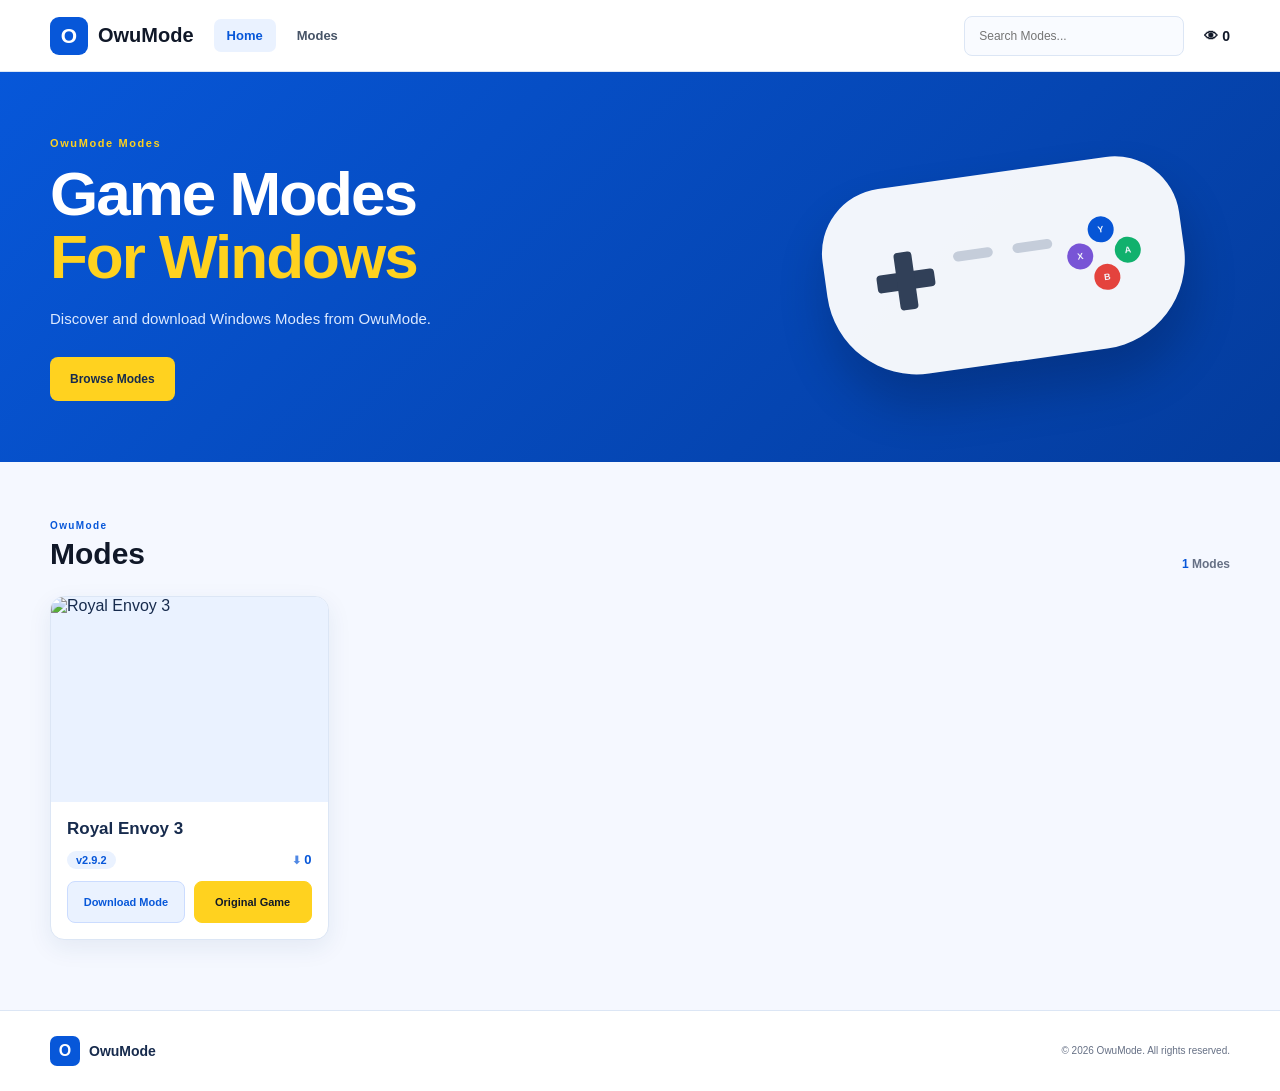
==== commit b5f19cc2: "Update index.html" ====
--- a/index.html
+++ b/index.html
@@ -7,7 +7,7 @@
     <title>OwuMode - Free Windows Modes</title>
     
     <meta name="description" content="OwuMode - Download free Windows game mods, mod menus, and hacks. Virus-free files, direct download links, no ads. Latest versions available.">
-    <meta name="keywords" content="OwuMode, free game mods, windows mods, mod menus, game hacks">
+    <meta name="keywords" content="OwuMode, free game mods, windows mods, mod menus, game hacks , bypass">
     <meta name="author" content="OwuMode">
     
     <link rel="icon" type="image/x-icon" href="/icon.ico">
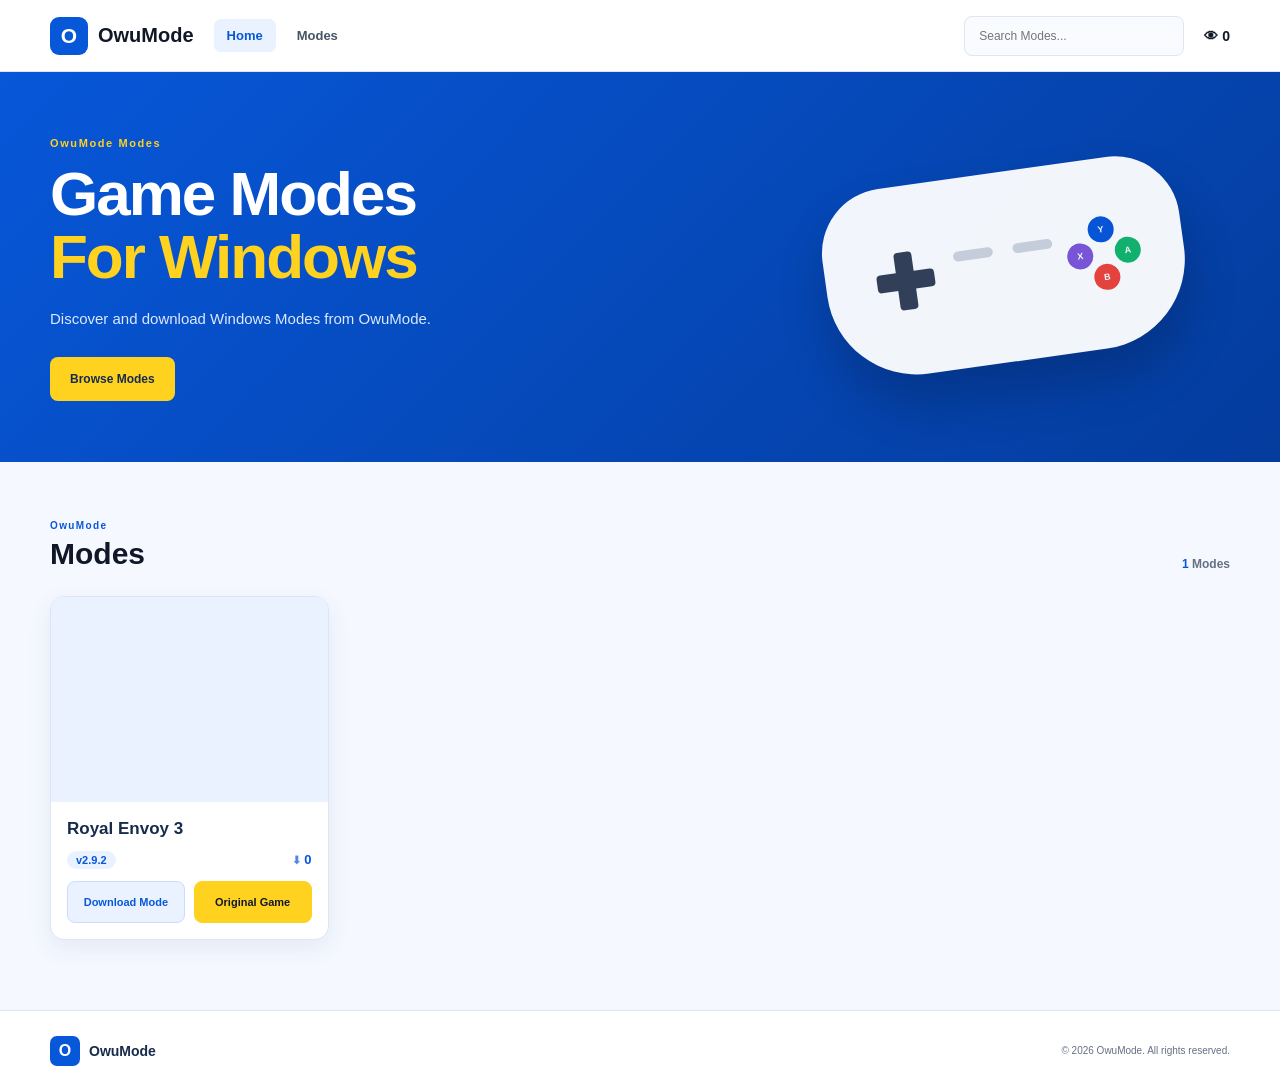
==== commit 885d954e: "Update index.html" ====
--- a/index.html
+++ b/index.html
@@ -4,7 +4,7 @@
     <meta charset="UTF-8">
     <meta name="viewport" content="width=device-width, initial-scale=1.0">
     
-    <title>OwuMode - Free Windows Modes</title>
+    <title>OwuMode - Free Game Modes</title>
     
     <meta name="description" content="OwuMode - Download free Windows game mods, mod menus, and hacks. Virus-free files, direct download links, no ads. Latest versions available.">
     <meta name="keywords" content="OwuMode, free game mods, windows mods, mod menus, game hacks , bypass">
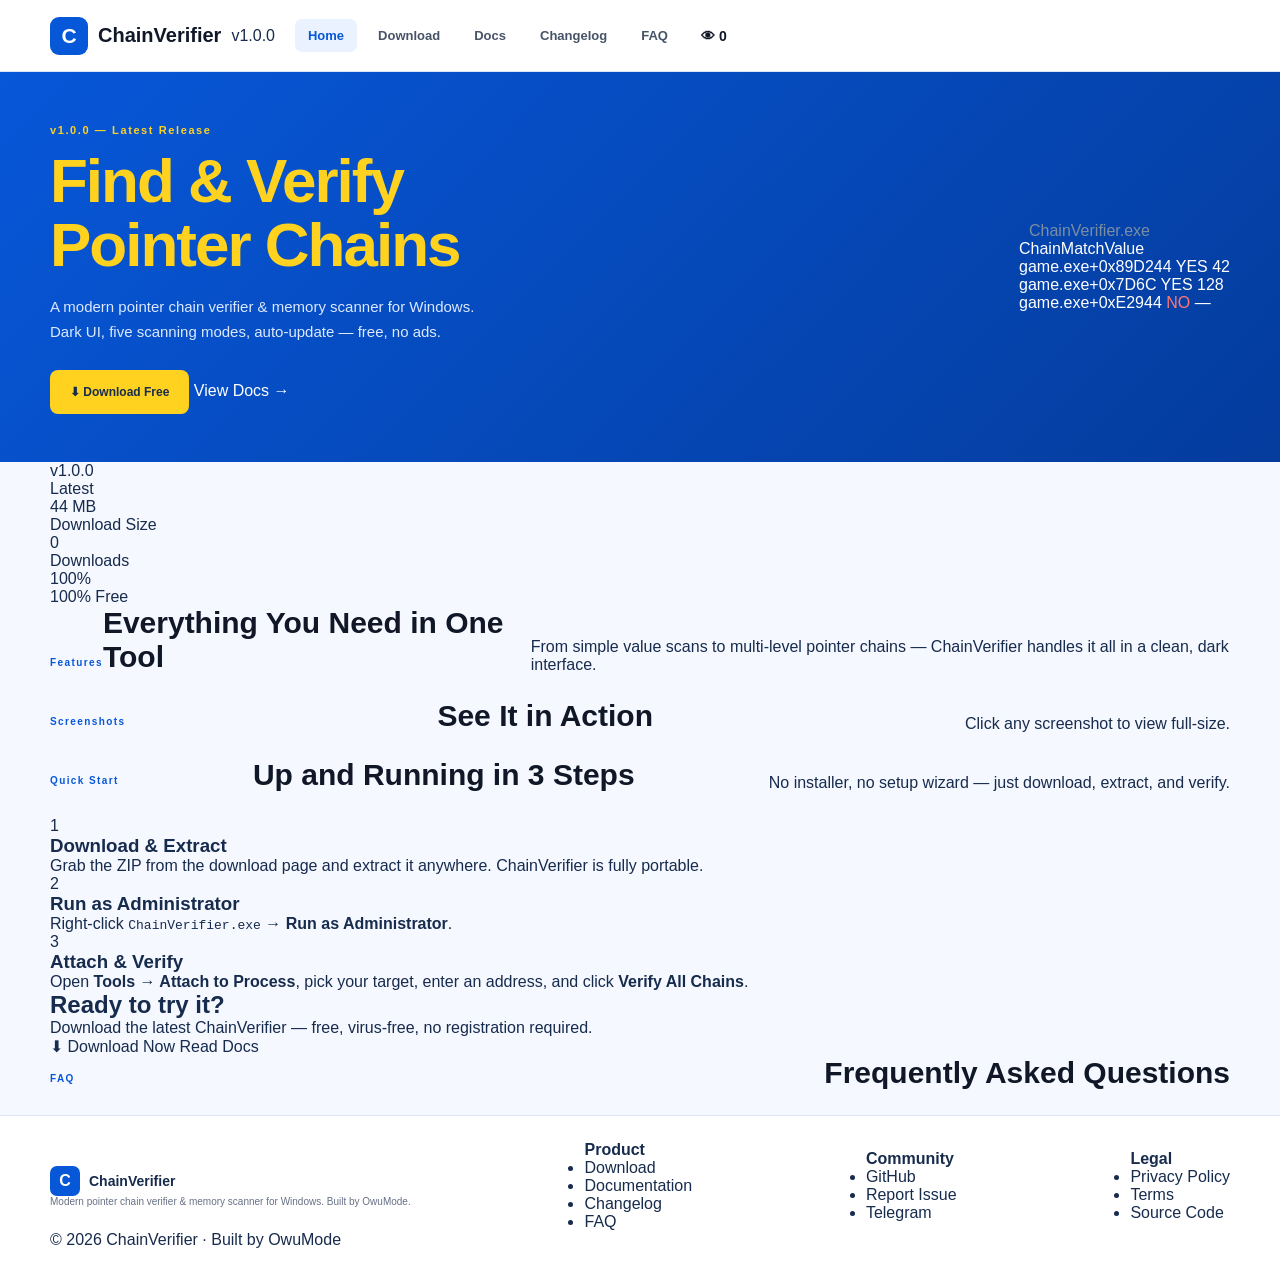
==== commit b1e287c3: "Update index.html" ====
--- a/index.html
+++ b/index.html
@@ -3,141 +3,286 @@
 <head>
     <meta charset="UTF-8">
     <meta name="viewport" content="width=device-width, initial-scale=1.0">
-    
-    <title>OwuMode - Free Game Modes</title>
-    
-    <meta name="description" content="OwuMode - Download free Windows game mods, mod menus, and hacks. Virus-free files, direct download links, no ads. Latest versions available.">
-    <meta name="keywords" content="OwuMode, free game mods, windows mods, mod menus, game hacks , bypass">
+    <meta http-equiv="X-UA-Compatible" content="IE=edge">
+
+    <title>ChainVerifier — Free Pointer Chain Verifier & Memory Scanner for Windows</title>
+    <meta name="title" content="ChainVerifier — Free Pointer Chain Verifier & Memory Scanner for Windows">
+    <meta name="description" content="ChainVerifier is a free, powerful pointer chain verifier and memory scanner for Windows. Modern dark UI, AOB/range/pointer scans, hex editor, freeze values. No ads, virus-free download.">
+    <meta name="keywords" content="ChainVerifier, pointer chain verifier, memory scanner, cheat engine alternative, AOB scan, pointer scan, hex editor, freeze values">
     <meta name="author" content="OwuMode">
-    
-    <link rel="icon" type="image/x-icon" href="/icon.ico">
-    <link rel="shortcut icon" type="image/x-icon" href="/icon.ico">
-    <link rel="apple-touch-icon" href="/icon.ico">
-    
+    <meta name="robots" content="index, follow">
+    <meta name="theme-color" content="#1f6aa5">
+
+    <link rel="canonical" href="https://owumode.store/">
+
+    <meta property="og:type" content="website">
+    <meta property="og:url" content="https://owumode.store/">
+    <meta property="og:title" content="ChainVerifier — Free Pointer Chain Verifier for Windows">
+    <meta property="og:description" content="Free, powerful pointer chain verifier & memory scanner for Windows.">
+    <meta property="og:image" content="preview.png">
+
+    <meta name="twitter:card" content="summary_large_image">
+    <meta name="twitter:title" content="ChainVerifier — Free Windows Tool">
+    <meta name="twitter:description" content="Free pointer chain verifier & memory scanner.">
+    <meta name="twitter:image" content="preview.png">
+
+    <link rel="icon" type="image/x-icon" href="icon.ico">
+    <link rel="shortcut icon" type="image/x-icon" href="icon.ico">
+    <link rel="apple-touch-icon" href="icon.ico">
+
+    <link rel="manifest" href="manifest.json">
     <link rel="stylesheet" href="style.css">
+
+    <script type="application/ld+json">
+    {
+        "@context": "https://schema.org",
+        "@type": "SoftwareApplication",
+        "name": "ChainVerifier",
+        "operatingSystem": "Windows 10, Windows 11",
+        "applicationCategory": "UtilitiesApplication",
+        "offers": { "@type": "Offer", "price": "0", "priceCurrency": "USD" },
+        "softwareVersion": "1.0.0",
+        "description": "Free pointer chain verifier and memory scanner for Windows.",
+        "downloadUrl": "https://owumode.store/download.html",
+        "author": { "@type": "Organization", "name": "OwuMode" }
+    }
+    </script>
 </head>
 
 <body>
 
-    <!-- ==================== HEADER ==================== -->
+    <!-- HEADER -->
     <header class="site-header">
         <div class="container header-inner">
-
             <a href="index.html" class="brand">
-                <span class="brand-logo">O</span>
-                <span class="brand-name">OwuMode</span>
+                <span class="brand-logo"><img src="logo.png" alt="ChainVerifier" onerror="this.parentNode.textContent='C';"></span>
+                <span class="brand-name">ChainVerifier</span>
+                <span class="brand-version" id="headerVersion">v1.0.0</span>
             </a>
 
             <nav class="nav-menu" id="navMenu">
-                <a href="index.html" class="nav-link active">Home</a>
-                <a href="index.html#Modes" class="nav-link">Modes</a>
+                <a href="index.html" class="nav-link active" data-i18n="nav.home">Home</a>
+                <a href="download.html" class="nav-link" data-i18n="nav.download">Download</a>
+                <a href="docs.html" class="nav-link" data-i18n="nav.docs">Docs</a>
+                <a href="changelog.html" class="nav-link" data-i18n="nav.changelog">Changelog</a>
+                <a href="faq.html" class="nav-link" data-i18n="nav.faq">FAQ</a>
             </nav>
 
-            <div class="header-search">
-                <input type="search" id="headerSearch" placeholder="Search Modes..." autocomplete="off">
-            </div>
-
-            <div class="visitor-counter" title="Total Visitors">
+            <div class="visitor-counter">
                 <span class="visitor-icon">👁</span>
-                <span class="visitor-number" id="visitorCount">0</span>
-            </div>
-
-            <button class="mobile-menu-btn" id="mobileMenuBtn" type="button" aria-label="Open menu">
-                <span></span>
-                <span></span>
-                <span></span>
+                <span id="visitorCount">0</span>
+            </div>
+
+            <button class="mobile-menu-btn" id="mobileMenuBtn" type="button" aria-label="Menu">
+                <span></span><span></span><span></span>
             </button>
-
         </div>
     </header>
 
-
-    <!-- ==================== MAIN ==================== -->
     <main>
 
-        <!-- Hero -->
+        <!-- HERO -->
         <section class="hero">
+            <div class="hero-grid-overlay"></div>
+            <div class="hero-particles" id="heroParticles"></div>
             <div class="container hero-inner">
 
                 <div class="hero-content">
-                    <span class="hero-label">OwuMode Modes</span>
-                    <h1>Game Modes <span>For Windows</span></h1>
-                    <p>Discover and download Windows Modes from OwuMode.</p>
-                    <a href="#Modes" class="hero-btn">Browse Modes</a>
-                </div>
-
-                <div class="hero-decoration">
-                    <div class="controller">
-                        <div class="controller-left">
-                            <span class="dpad-up"></span>
-                            <span class="dpad-down"></span>
-                            <span class="dpad-left"></span>
-                            <span class="dpad-right"></span>
+                    <span class="hero-label" id="heroLabel" data-i18n="hero.label">v1.0.0 — Latest Release</span>
+                    <h1>
+                        <span data-i18n="hero.title.line1">Find & Verify</span>
+                        <span data-i18n="hero.title.line2">Pointer Chains</span>
+                    </h1>
+                    <p data-i18n="hero.desc">A modern pointer chain verifier & memory scanner for Windows. Dark UI, five scanning modes, auto-update — free, no ads.</p>
+                    <div class="hero-actions">
+                        <a href="download.html" class="hero-btn" data-i18n="hero.btn.download">⬇ Download Free</a>
+                        <a href="docs.html" class="hero-btn-secondary" data-i18n="hero.btn.docs">View Docs →</a>
+                    </div>
+                </div>
+
+                <div class="hero-shot-wrap">
+                    <div class="hero-shot">
+                        <img src="screenshot-1.png" alt="ChainVerifier screenshot"
+                             onerror="this.style.display='none'; this.parentNode.querySelector('.hero-shot-fallback').classList.add('show');">
+                        <div class="hero-shot-fallback">
+                            <div class="hsf-bar">
+                                <span class="hsf-dot r"></span>
+                                <span class="hsf-dot y"></span>
+                                <span class="hsf-dot g"></span>
+                                <span style="margin-left:10px;color:#7a8ea3;">ChainVerifier.exe</span>
+                            </div>
+                            <div class="hsf-row hd"><span>Chain</span><span>Match</span><span>Value</span></div>
+                            <div class="hsf-row">
+                                <span class="hsf-cell b">game.exe+0x89D244</span>
+                                <span class="hsf-cell g">YES</span>
+                                <span class="hsf-cell v">42</span>
+                            </div>
+                            <div class="hsf-row">
+                                <span class="hsf-cell b">game.exe+0x7D6C</span>
+                                <span class="hsf-cell g">YES</span>
+                                <span class="hsf-cell v">128</span>
+                            </div>
+                            <div class="hsf-row">
+                                <span class="hsf-cell b">game.exe+0xE2944</span>
+                                <span style="color:#ff7777;">NO</span>
+                                <span class="hsf-cell v">—</span>
+                            </div>
                         </div>
-                        <div class="controller-center">
-                            <span></span>
-                            <span></span>
-                        </div>
-                        <div class="controller-right">
-                            <span class="button-y">Y</span>
-                            <span class="button-x">X</span>
-                            <span class="button-a">A</span>
-                            <span class="button-b">B</span>
-                        </div>
-                    </div>
-                </div>
-
-            </div>
-        </section>
-
-        <!-- Modes Grid -->
-        <section class="Modes-section" id="Modes">
-            <div class="container">
-
+                    </div>
+                </div>
+
+            </div>
+        </section>
+
+        <!-- STATS -->
+        <section class="stats-bar">
+            <div class="container stats-inner">
+                <div class="stat-item">
+                    <div class="stat-value" id="statVersion">v1.0.0</div>
+                    <div class="stat-label" data-i18n="stat.latest">Latest</div>
+                </div>
+                <div class="stat-item">
+                    <div class="stat-value" id="statSize">44 MB</div>
+                    <div class="stat-label" data-i18n="stat.size">Download Size</div>
+                </div>
+                <div class="stat-item">
+                    <div class="stat-value" id="statDownloads">0</div>
+                    <div class="stat-label" data-i18n="stat.downloads">Downloads</div>
+                </div>
+                <div class="stat-item">
+                    <div class="stat-value">100%</div>
+                    <div class="stat-label" data-i18n="stat.free">100% Free</div>
+                </div>
+            </div>
+        </section>
+
+        <!-- FEATURES -->
+        <section class="section section-alt">
+            <div class="container">
                 <div class="section-header">
-                    <div>
-                        <span class="section-label">OwuMode</span>
-                        <h2>Modes</h2>
-                    </div>
-                    <div class="game-count">
-                        <span id="gameCount">0</span> Modes
-                    </div>
-                </div>
-
-                <div class="game-grid" id="gameGrid"></div>
-
-                <div class="empty-state" id="noModes" style="display: none;">
-                    <div class="empty-icon">⌕</div>
-                    <h3>No Modes found</h3>
-                    <p>Try searching with a different game name.</p>
-                </div>
-
+                    <span class="section-label">Features</span>
+                    <h2 class="section-title">Everything You Need in One Tool</h2>
+                    <p class="section-desc">From simple value scans to multi-level pointer chains — ChainVerifier handles it all in a clean, dark interface.</p>
+                </div>
+                <div class="features-grid" id="featuresGrid"></div>
+            </div>
+        </section>
+
+        <!-- SCREENSHOTS -->
+        <section class="section">
+            <div class="container">
+                <div class="section-header">
+                    <span class="section-label">Screenshots</span>
+                    <h2 class="section-title">See It in Action</h2>
+                    <p class="section-desc">Click any screenshot to view full-size.</p>
+                </div>
+                <div class="screenshots-grid" id="screenshotsGrid"></div>
+            </div>
+        </section>
+
+        <!-- HOW IT WORKS -->
+        <section class="section section-alt">
+            <div class="container">
+                <div class="section-header">
+                    <span class="section-label">Quick Start</span>
+                    <h2 class="section-title">Up and Running in 3 Steps</h2>
+                    <p class="section-desc">No installer, no setup wizard — just download, extract, and verify.</p>
+                </div>
+                <div class="how-grid">
+                    <div class="how-card">
+                        <span class="how-number">1</span>
+                        <h3>Download & Extract</h3>
+                        <p>Grab the ZIP from the download page and extract it anywhere. ChainVerifier is fully portable.</p>
+                    </div>
+                    <div class="how-card">
+                        <span class="how-number">2</span>
+                        <h3>Run as Administrator</h3>
+                        <p>Right-click <code data-copy="ChainVerifier.exe">ChainVerifier.exe</code> → <b>Run as Administrator</b>.</p>
+                    </div>
+                    <div class="how-card">
+                        <span class="how-number">3</span>
+                        <h3>Attach & Verify</h3>
+                        <p>Open <b>Tools → Attach to Process</b>, pick your target, enter an address, and click <b>Verify All Chains</b>.</p>
+                    </div>
+                </div>
+            </div>
+        </section>
+
+        <!-- CTA -->
+        <section class="cta-section">
+            <div class="container">
+                <div class="cta-card">
+                    <div class="cta-left">
+                        <h2 data-i18n="cta.title">Ready to try it?</h2>
+                        <p data-i18n="cta.desc">Download the latest ChainVerifier — free, virus-free, no registration required.</p>
+                    </div>
+                    <div class="cta-right">
+                        <a href="download.html" class="cta-btn" data-i18n="cta.download">⬇ Download Now</a>
+                        <a href="docs.html" class="cta-btn-secondary" data-i18n="cta.docs">Read Docs</a>
+                    </div>
+                </div>
+            </div>
+        </section>
+
+        <!-- FAQ PREVIEW -->
+        <section class="section section-alt">
+            <div class="container">
+                <div class="section-header" style="text-align:center; margin-left:auto; margin-right:auto;">
+                    <span class="section-label">FAQ</span>
+                    <h2 class="section-title">Frequently Asked Questions</h2>
+                </div>
+                <div class="faq-grid" id="faqGrid"></div>
             </div>
         </section>
 
     </main>
 
-
-    <!-- ==================== TOAST ==================== -->
-    <div class="toast" id="toast">
-        <span id="toastMessage"></span>
-    </div>
-
-
-    <!-- ==================== FOOTER ==================== -->
+    <div class="toast" id="toast"><span id="toastMessage"></span></div>
+
+    <!-- FOOTER -->
     <footer class="site-footer">
-        <div class="container footer-inner">
-            <div class="footer-brand">
-                <span class="brand-logo">O</span>
-                <span>OwuMode</span>
-            </div>
-            <p>© 2026 OwuMode. All rights reserved.</p>
+        <div class="container">
+            <div class="footer-inner">
+                <div>
+                    <div class="footer-brand">
+                        <span class="brand-logo">C</span>
+                        <span>ChainVerifier</span>
+                    </div>
+                    <p class="footer-about">Modern pointer chain verifier & memory scanner for Windows. Built by OwuMode.</p>
+                </div>
+                <div class="footer-col">
+                    <h4>Product</h4>
+                    <ul>
+                        <li><a href="download.html">Download</a></li>
+                        <li><a href="docs.html">Documentation</a></li>
+                        <li><a href="changelog.html">Changelog</a></li>
+                        <li><a href="faq.html">FAQ</a></li>
+                    </ul>
+                </div>
+                <div class="footer-col">
+                    <h4>Community</h4>
+                    <ul>
+                        <li><a href="https://github.com/owuMode/ChainVerifier" target="_blank" rel="noopener">GitHub</a></li>
+                        <li><a href="https://github.com/owuMode/ChainVerifier/issues" target="_blank" rel="noopener">Report Issue</a></li>
+                        <li><a href="https://t.me/owumode" target="_blank" rel="noopener">Telegram</a></li>
+                    </ul>
+                </div>
+                <div class="footer-col">
+                    <h4>Legal</h4>
+                    <ul>
+                        <li><a href="privacy.html">Privacy Policy</a></li>
+                        <li><a href="terms.html">Terms</a></li>
+                        <li><a href="https://github.com/owuMode/ChainVerifier" target="_blank" rel="noopener">Source Code</a></li>
+                    </ul>
+                </div>
+            </div>
+            <div class="footer-bottom">© 2026 ChainVerifier · Built by OwuMode</div>
         </div>
     </footer>
 
-
     <script src="data.js"></script>
+    <script src="i18n.js"></script>
+    <script src="ui-kit.js"></script>
     <script src="script.js"></script>
-
 </body>
 </html>
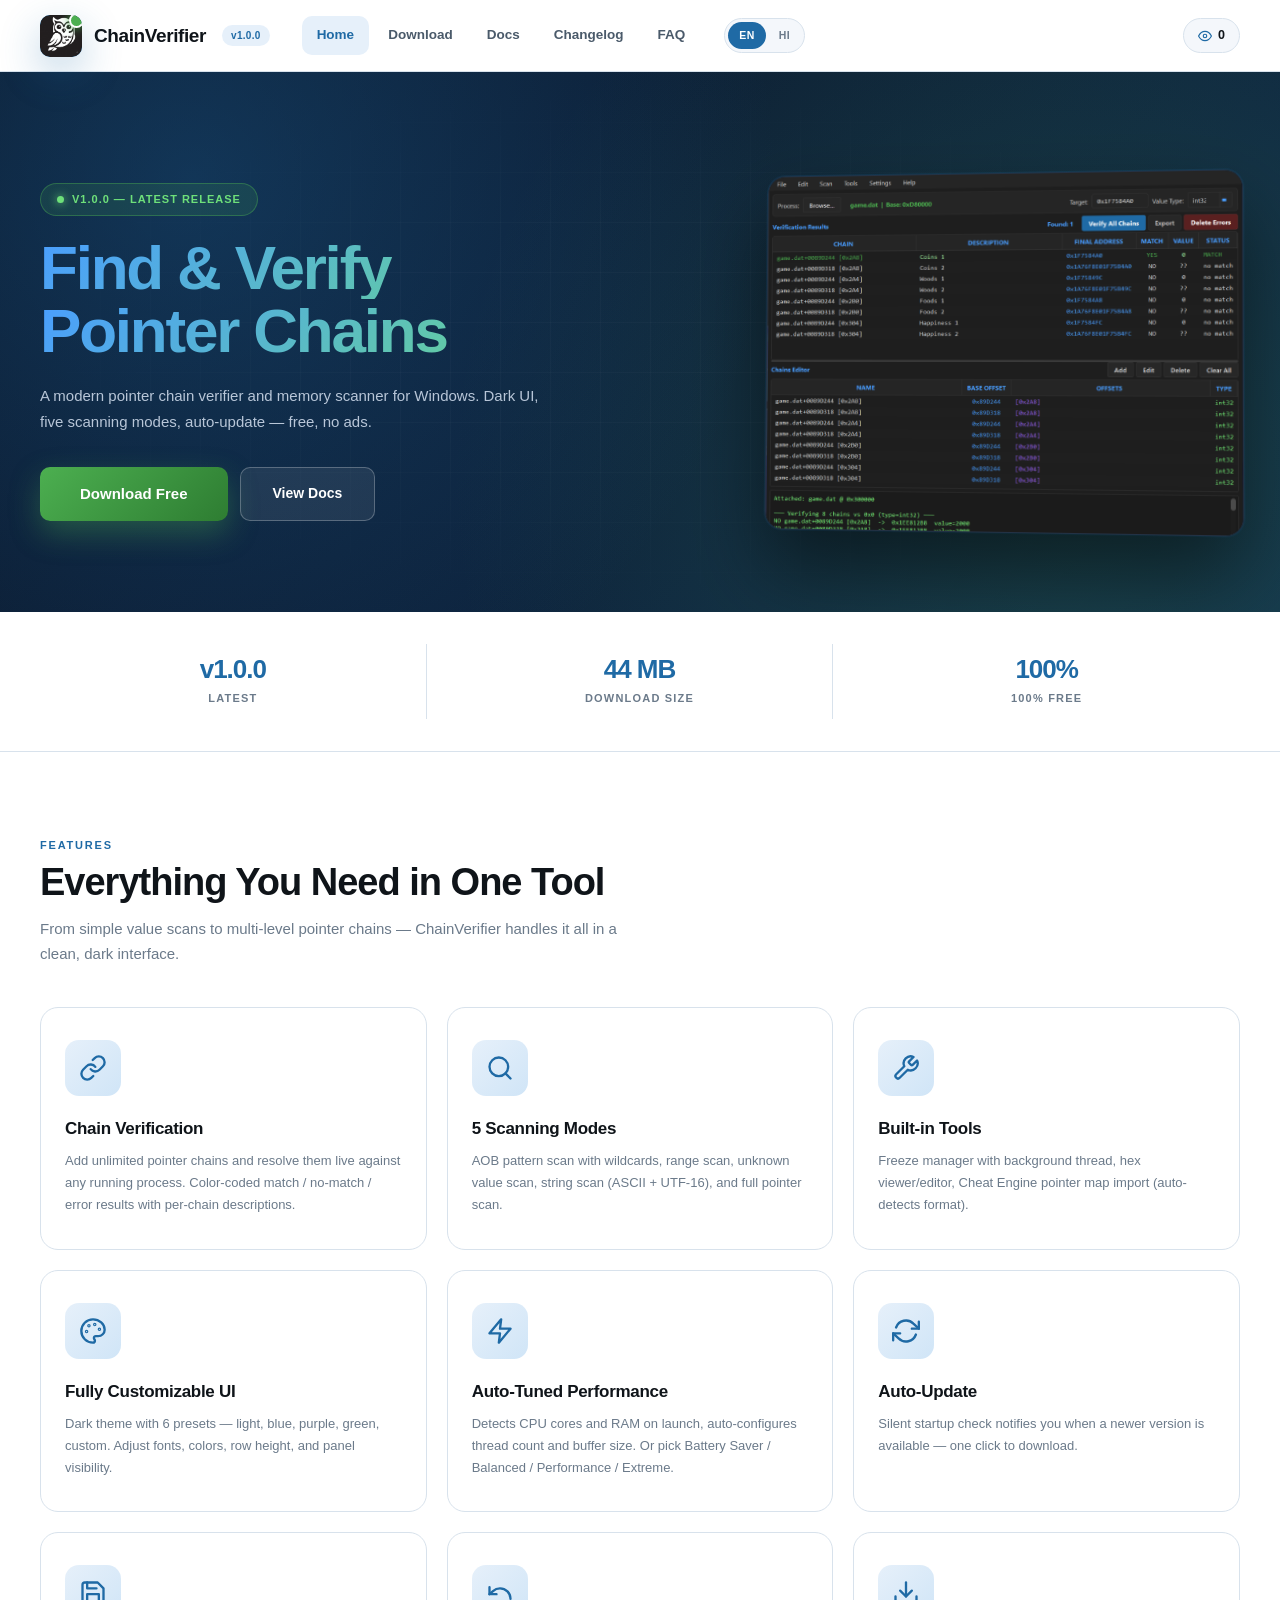
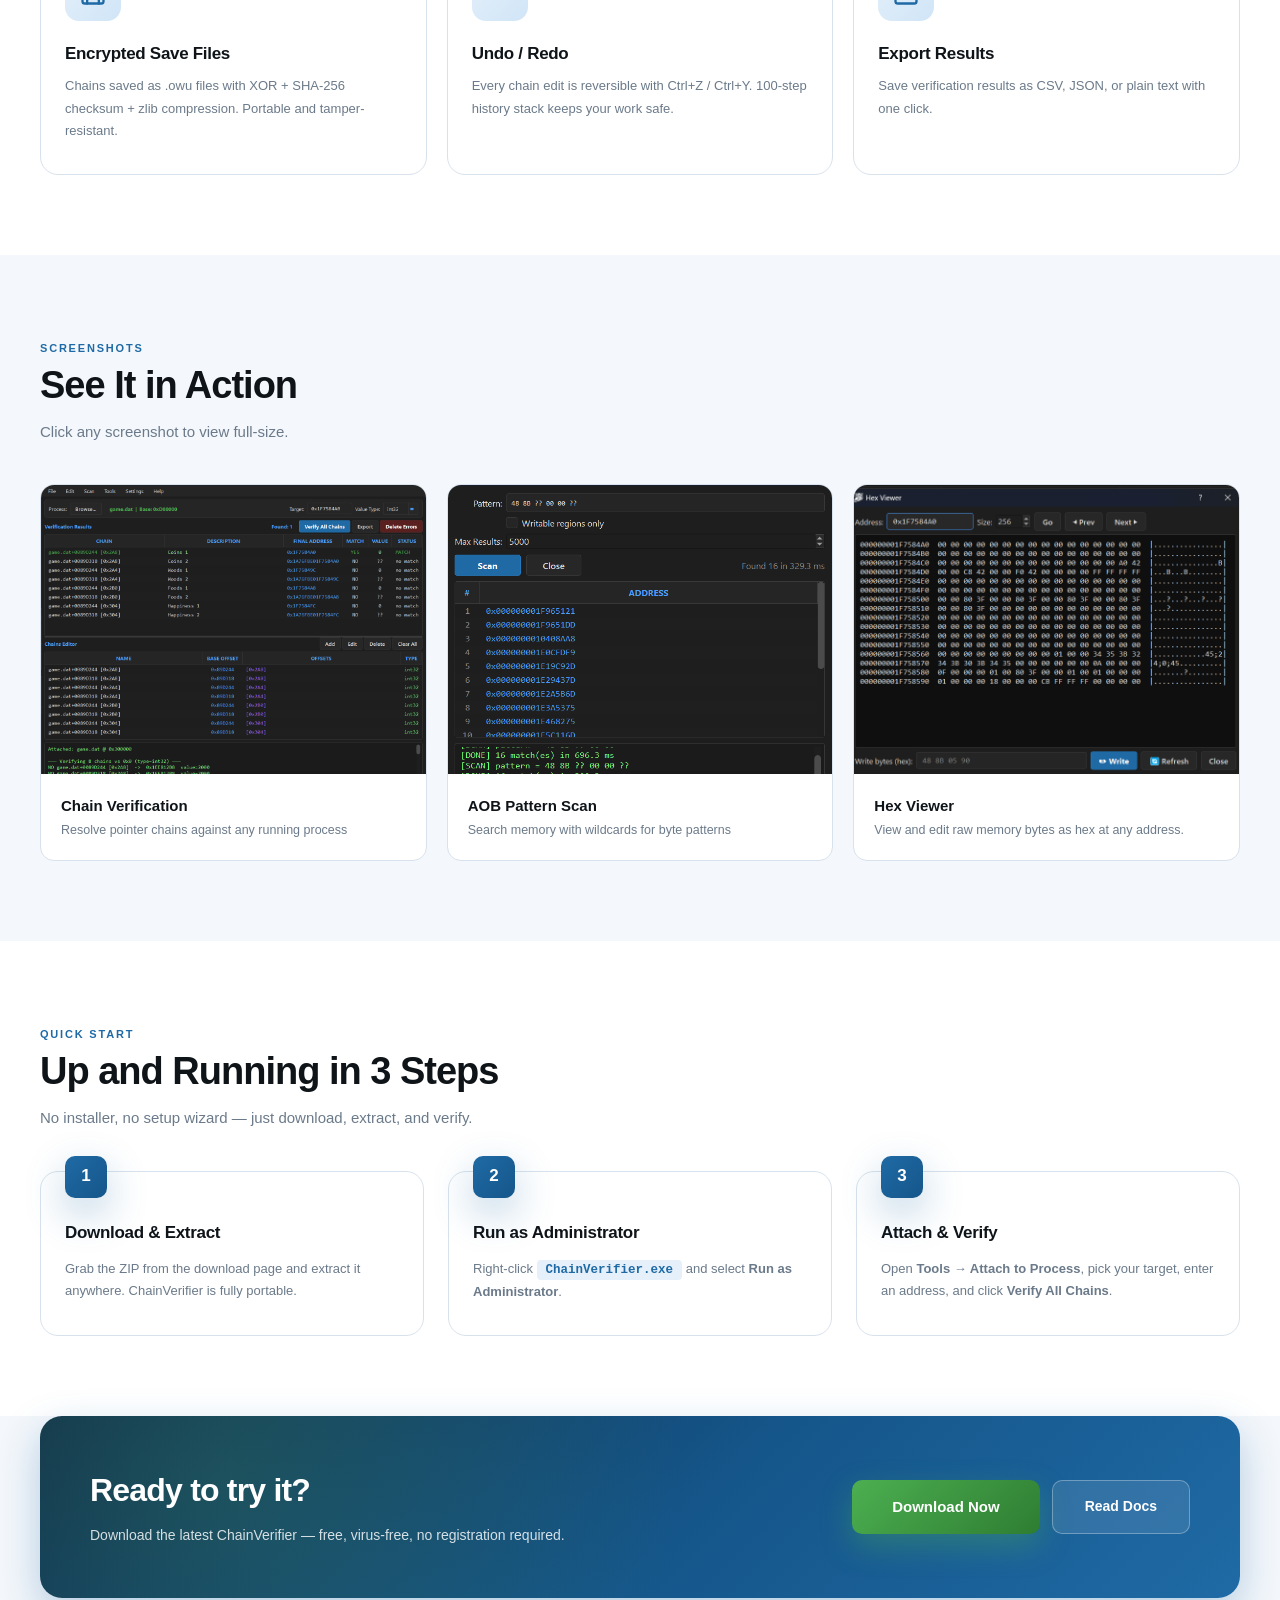
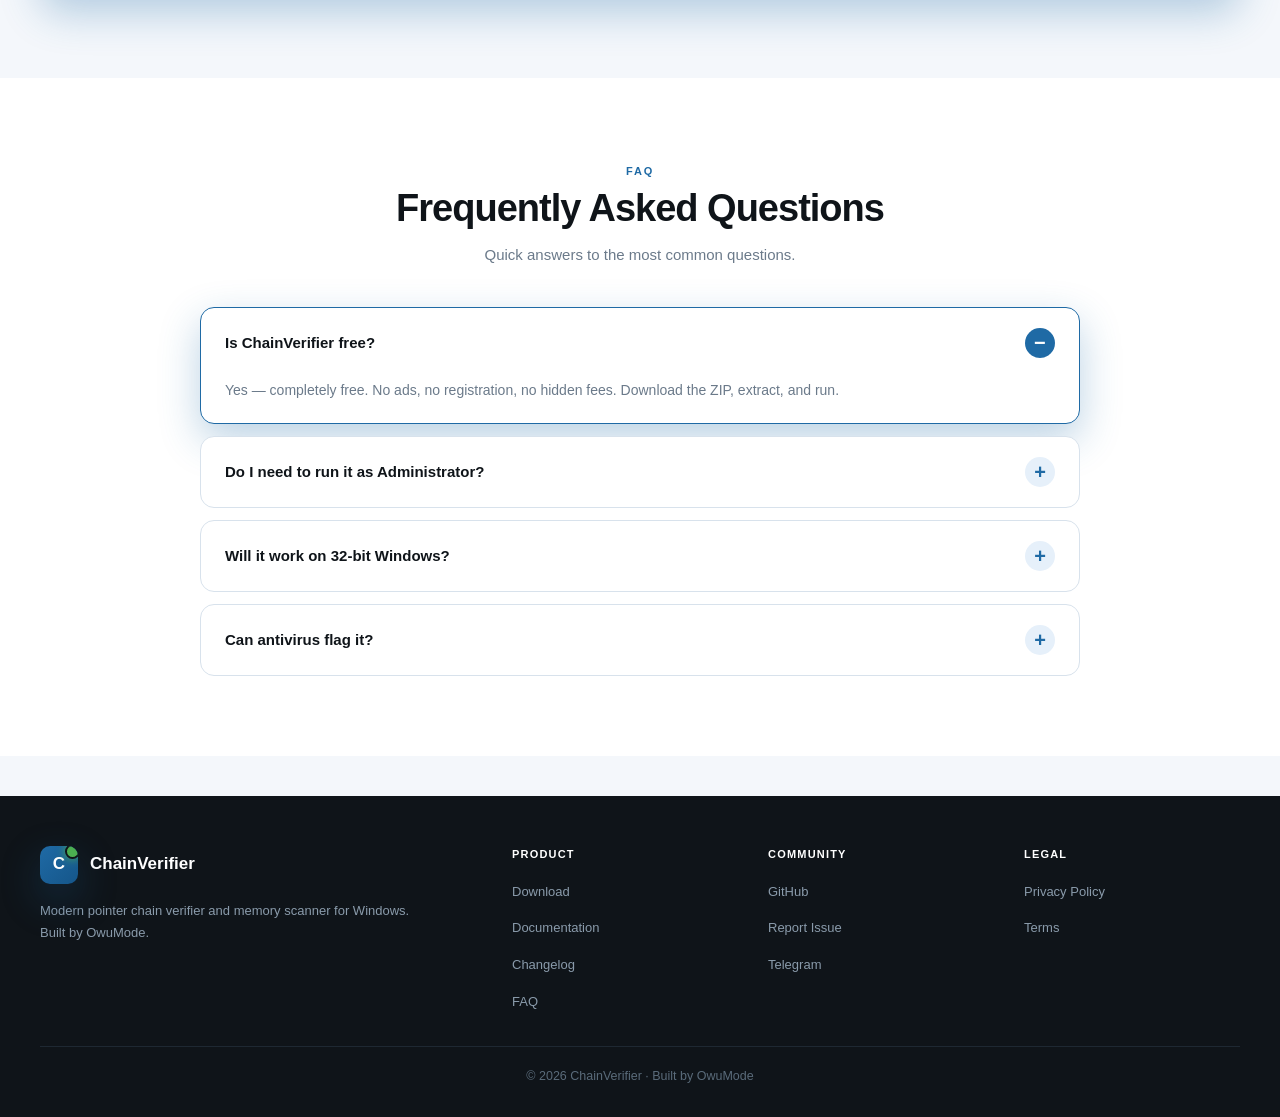
==== commit 17d05aa4: "Update index.html" ====
--- a/index.html
+++ b/index.html
@@ -69,7 +69,12 @@
             </nav>
 
             <div class="visitor-counter">
-                <span class="visitor-icon">👁</span>
+                <span class="visitor-icon" aria-hidden="true">
+                    <svg viewBox="0 0 24 24" width="14" height="14" fill="none" stroke="currentColor" stroke-width="2" stroke-linecap="round" stroke-linejoin="round">
+                        <path d="M1 12s4-8 11-8 11 8 11 8-4 8-11 8-11-8-11-8z"></path>
+                        <circle cx="12" cy="12" r="3"></circle>
+                    </svg>
+                </span>
                 <span id="visitorCount">0</span>
             </div>
 
@@ -90,19 +95,19 @@
                 <div class="hero-content">
                     <span class="hero-label" id="heroLabel" data-i18n="hero.label">v1.0.0 — Latest Release</span>
                     <h1>
-                        <span data-i18n="hero.title.line1">Find & Verify</span>
+                        <span data-i18n="hero.title.line1">Find &amp; Verify</span>
                         <span data-i18n="hero.title.line2">Pointer Chains</span>
                     </h1>
-                    <p data-i18n="hero.desc">A modern pointer chain verifier & memory scanner for Windows. Dark UI, five scanning modes, auto-update — free, no ads.</p>
+                    <p data-i18n="hero.desc">A modern pointer chain verifier and memory scanner for Windows. Dark UI, five scanning modes, auto-update — free, no ads.</p>
                     <div class="hero-actions">
-                        <a href="download.html" class="hero-btn" data-i18n="hero.btn.download">⬇ Download Free</a>
-                        <a href="docs.html" class="hero-btn-secondary" data-i18n="hero.btn.docs">View Docs →</a>
+                        <a href="download.html" class="hero-btn" data-i18n="hero.btn.download">Download Free</a>
+                        <a href="docs.html" class="hero-btn-secondary" data-i18n="hero.btn.docs">View Docs &rarr;</a>
                     </div>
                 </div>
 
                 <div class="hero-shot-wrap">
                     <div class="hero-shot">
-                        <img src="screenshot-1.png" alt="ChainVerifier screenshot"
+                        <img src="Screenshot-1.png" alt="ChainVerifier screenshot"
                              onerror="this.style.display='none'; this.parentNode.querySelector('.hero-shot-fallback').classList.add('show');">
                         <div class="hero-shot-fallback">
                             <div class="hsf-bar">
@@ -111,7 +116,9 @@
                                 <span class="hsf-dot g"></span>
                                 <span style="margin-left:10px;color:#7a8ea3;">ChainVerifier.exe</span>
                             </div>
-                            <div class="hsf-row hd"><span>Chain</span><span>Match</span><span>Value</span></div>
+                            <div class="hsf-row hd">
+                                <span>Chain</span><span>Match</span><span>Value</span>
+                            </div>
                             <div class="hsf-row">
                                 <span class="hsf-cell b">game.exe+0x89D244</span>
                                 <span class="hsf-cell g">YES</span>
@@ -125,7 +132,12 @@
                             <div class="hsf-row">
                                 <span class="hsf-cell b">game.exe+0xE2944</span>
                                 <span style="color:#ff7777;">NO</span>
-                                <span class="hsf-cell v">—</span>
+                                <span class="hsf-cell v">&mdash;</span>
+                            </div>
+                            <div class="hsf-row">
+                                <span class="hsf-cell b">game.exe+0x7635C</span>
+                                <span class="hsf-cell g">YES</span>
+                                <span class="hsf-cell v">999</span>
                             </div>
                         </div>
                     </div>
@@ -134,7 +146,7 @@
             </div>
         </section>
 
-        <!-- STATS -->
+        <!-- STATS (Downloads removed) -->
         <section class="stats-bar">
             <div class="container stats-inner">
                 <div class="stat-item">
@@ -146,10 +158,6 @@
                     <div class="stat-label" data-i18n="stat.size">Download Size</div>
                 </div>
                 <div class="stat-item">
-                    <div class="stat-value" id="statDownloads">0</div>
-                    <div class="stat-label" data-i18n="stat.downloads">Downloads</div>
-                </div>
-                <div class="stat-item">
                     <div class="stat-value">100%</div>
                     <div class="stat-label" data-i18n="stat.free">100% Free</div>
                 </div>
@@ -191,18 +199,18 @@
                 <div class="how-grid">
                     <div class="how-card">
                         <span class="how-number">1</span>
-                        <h3>Download & Extract</h3>
+                        <h3>Download &amp; Extract</h3>
                         <p>Grab the ZIP from the download page and extract it anywhere. ChainVerifier is fully portable.</p>
                     </div>
                     <div class="how-card">
                         <span class="how-number">2</span>
                         <h3>Run as Administrator</h3>
-                        <p>Right-click <code data-copy="ChainVerifier.exe">ChainVerifier.exe</code> → <b>Run as Administrator</b>.</p>
+                        <p>Right-click <code data-copy="ChainVerifier.exe">ChainVerifier.exe</code> and select <b>Run as Administrator</b>.</p>
                     </div>
                     <div class="how-card">
                         <span class="how-number">3</span>
-                        <h3>Attach & Verify</h3>
-                        <p>Open <b>Tools → Attach to Process</b>, pick your target, enter an address, and click <b>Verify All Chains</b>.</p>
+                        <h3>Attach &amp; Verify</h3>
+                        <p>Open <b>Tools &rarr; Attach to Process</b>, pick your target, enter an address, and click <b>Verify All Chains</b>.</p>
                     </div>
                 </div>
             </div>
@@ -217,7 +225,7 @@
                         <p data-i18n="cta.desc">Download the latest ChainVerifier — free, virus-free, no registration required.</p>
                     </div>
                     <div class="cta-right">
-                        <a href="download.html" class="cta-btn" data-i18n="cta.download">⬇ Download Now</a>
+                        <a href="download.html" class="cta-btn" data-i18n="cta.download">Download Now</a>
                         <a href="docs.html" class="cta-btn-secondary" data-i18n="cta.docs">Read Docs</a>
                     </div>
                 </div>
@@ -227,9 +235,10 @@
         <!-- FAQ PREVIEW -->
         <section class="section section-alt">
             <div class="container">
-                <div class="section-header" style="text-align:center; margin-left:auto; margin-right:auto;">
+                <div class="section-header centered">
                     <span class="section-label">FAQ</span>
                     <h2 class="section-title">Frequently Asked Questions</h2>
+                    <p class="section-desc">Quick answers to the most common questions.</p>
                 </div>
                 <div class="faq-grid" id="faqGrid"></div>
             </div>
@@ -248,7 +257,7 @@
                         <span class="brand-logo">C</span>
                         <span>ChainVerifier</span>
                     </div>
-                    <p class="footer-about">Modern pointer chain verifier & memory scanner for Windows. Built by OwuMode.</p>
+                    <p class="footer-about">Modern pointer chain verifier and memory scanner for Windows. Built by OwuMode.</p>
                 </div>
                 <div class="footer-col">
                     <h4>Product</h4>
@@ -272,11 +281,10 @@
                     <ul>
                         <li><a href="privacy.html">Privacy Policy</a></li>
                         <li><a href="terms.html">Terms</a></li>
-                        <li><a href="https://github.com/owuMode/ChainVerifier" target="_blank" rel="noopener">Source Code</a></li>
                     </ul>
                 </div>
             </div>
-            <div class="footer-bottom">© 2026 ChainVerifier · Built by OwuMode</div>
+            <div class="footer-bottom">&copy; 2026 ChainVerifier &middot; Built by OwuMode</div>
         </div>
     </footer>
 
--- a/style.css
+++ b/style.css
@@ -1,55 +1,282 @@
 /* =========================================================
-   OwuMode - HOME PAGE STYLES
+   ChainVerifier — Complete Stylesheet (v3 — Design System)
    ========================================================= */
 
+/* ═══════════════════════════════════════════════════════════
+   1. DESIGN TOKENS
+   ═══════════════════════════════════════════════════════════ */
+
 :root {
-    --blue: #0757d9;
-    --blue-dark: #043c9d;
-    --blue-light: #eaf2ff;
+    --primary: #1f6aa5;
+    --primary-dark: #15568a;
+    --primary-darker: #0f3d63;
+    --primary-light: #e6f0fa;
+    --primary-glow: rgba(31, 106, 165, 0.35);
+
+    --green: #4caf50;
+    --green-dark: #2e7d32;
+    --green-light: #e8f8ec;
+
     --yellow: #ffd21f;
+    --yellow-dark: #e6b800;
+
+    --red: #ff5555;
+    --red-dark: #c0392b;
+    --red-light: #ffebee;
+
     --white: #ffffff;
-    --black: #101828;
-    --text: #172b4d;
-    --muted: #667085;
-    --border: #dce6f5;
-    --background: #f5f8ff;
-    --shadow: 0 8px 25px rgba(20, 60, 120, 0.08);
-}
-
-* {
-    box-sizing: border-box;
-    margin: 0;
-    padding: 0;
-}
-
+    --black: #0f1419;
+    --text: #1e2a35;
+    --text-soft: #4a5a6a;
+    --muted: #6b7a8a;
+    --border: #d8e2ec;
+    --border-soft: #eef3fc;
+    --bg: #f4f7fb;
+    --bg-dark: #0a1018;
+
+    --space-1: 4px;
+    --space-2: 8px;
+    --space-3: 12px;
+    --space-4: 16px;
+    --space-5: 20px;
+    --space-6: 24px;
+    --space-7: 32px;
+    --space-8: 40px;
+    --space-9: 50px;
+    --space-10: 60px;
+    --space-12: 80px;
+    --space-14: 100px;
+
+    --radius-xs: 4px;
+    --radius-sm: 6px;
+    --radius-md: 10px;
+    --radius-lg: 14px;
+    --radius-xl: 18px;
+    --radius-2xl: 22px;
+    --radius-full: 999px;
+
+    --text-xs: 11px;
+    --text-sm: 12.5px;
+    --text-base: 14px;
+    --text-md: 15px;
+    --text-lg: 17px;
+    --text-xl: 20px;
+    --text-2xl: 26px;
+    --text-3xl: 34px;
+    --text-4xl: 44px;
+    --text-5xl: 56px;
+
+    --fw-regular: 400;
+    --fw-medium: 500;
+    --fw-semibold: 600;
+    --fw-bold: 700;
+    --fw-extrabold: 800;
+    --fw-black: 900;
+
+    --shadow-xs: 0 2px 8px rgba(15, 40, 80, 0.04);
+    --shadow-sm: 0 4px 15px rgba(15, 40, 80, 0.06);
+    --shadow: 0 8px 25px rgba(15, 40, 80, 0.08);
+    --shadow-lg: 0 20px 50px rgba(15, 40, 80, 0.15);
+    --shadow-xl: 0 30px 70px rgba(15, 40, 80, 0.20);
+    --shadow-glow-blue: 0 15px 40px rgba(31, 106, 165, 0.30);
+    --shadow-glow-green: 0 15px 40px rgba(76, 175, 80, 0.35);
+
+    --t-fast: 0.15s cubic-bezier(0.4, 0, 0.2, 1);
+    --t-base: 0.25s cubic-bezier(0.4, 0, 0.2, 1);
+    --t-slow: 0.4s cubic-bezier(0.4, 0, 0.2, 1);
+    --t-slower: 0.55s cubic-bezier(0.4, 0, 0.2, 1);
+}
+
+* { box-sizing: border-box; margin: 0; padding: 0; }
 html { scroll-behavior: smooth; }
 
 body {
-    font-family: Arial, Helvetica, sans-serif;
-    background: var(--background);
+    font-family: 'Inter', 'Segoe UI', -apple-system, Arial, sans-serif;
+    background: var(--bg);
     color: var(--text);
     min-height: 100vh;
-}
-
-button, input, select { font: inherit; }
-button { cursor: pointer; }
+    line-height: 1.55;
+    -webkit-font-smoothing: antialiased;
+    -moz-osx-font-smoothing: grayscale;
+}
+
+button, input, select, textarea { font: inherit; }
+button { cursor: pointer; border: none; background: none; }
 a { color: inherit; text-decoration: none; }
-img { max-width: 100%; }
+img { max-width: 100%; display: block; }
 
 .container {
-    width: min(1180px, calc(100% - 40px));
+    width: min(1200px, calc(100% - 40px));
     margin: 0 auto;
 }
 
-
-/* =========================================================
-   HEADER
-   ========================================================= */
+/* ═══════════════════════════════════════════════════════════
+   2. BASE COMPONENTS
+   ═══════════════════════════════════════════════════════════ */
+
+.btn {
+    display: inline-flex;
+    align-items: center;
+    justify-content: center;
+    gap: var(--space-2);
+    height: 48px;
+    padding: 0 var(--space-6);
+    border-radius: var(--radius-md);
+    font-size: var(--text-base);
+    font-weight: var(--fw-extrabold);
+    letter-spacing: 0.1px;
+    transition: all var(--t-base);
+    border: 1.5px solid transparent;
+    text-decoration: none;
+    cursor: pointer;
+    white-space: nowrap;
+    user-select: none;
+}
+
+.btn:focus-visible {
+    outline: 2px solid var(--primary);
+    outline-offset: 3px;
+}
+
+.btn-sm { height: 40px; padding: 0 var(--space-4); font-size: var(--text-sm); }
+.btn-lg { height: 56px; padding: 0 var(--space-8); font-size: var(--text-md); }
+
+.btn-primary {
+    background: linear-gradient(135deg, var(--primary) 0%, var(--primary-dark) 100%);
+    color: var(--white);
+    box-shadow: var(--shadow-glow-blue);
+}
+.btn-primary:hover {
+    transform: translateY(-3px);
+    box-shadow: 0 20px 45px rgba(31, 106, 165, 0.45);
+}
+
+.btn-success {
+    background: linear-gradient(135deg, var(--green) 0%, var(--green-dark) 100%);
+    color: var(--white);
+    box-shadow: var(--shadow-glow-green);
+}
+.btn-success:hover {
+    transform: translateY(-3px);
+    box-shadow: 0 20px 45px rgba(76, 175, 80, 0.5);
+}
+
+.btn-secondary {
+    background: var(--white);
+    color: var(--text);
+    border-color: var(--border);
+}
+.btn-secondary:hover {
+    background: var(--primary-light);
+    border-color: var(--primary);
+    color: var(--primary);
+    transform: translateY(-2px);
+}
+
+.btn-ghost {
+    background: transparent;
+    color: var(--primary);
+    border-color: transparent;
+}
+.btn-ghost:hover { background: var(--primary-light); }
+
+.btn:disabled,
+.btn[disabled] {
+    opacity: 0.5;
+    cursor: not-allowed;
+    transform: none !important;
+}
+
+.card {
+    background: var(--white);
+    border: 1px solid var(--border);
+    border-radius: var(--radius-lg);
+    padding: var(--space-6);
+    transition: all var(--t-base);
+    position: relative;
+}
+
+.card-hover:hover {
+    transform: translateY(-5px);
+    border-color: var(--primary);
+    box-shadow: var(--shadow-glow-blue);
+}
+
+.card-elevated { box-shadow: var(--shadow); }
+
+.chip {
+    display: inline-flex;
+    align-items: center;
+    gap: var(--space-1);
+    padding: 5px 12px;
+    background: var(--primary-light);
+    color: var(--primary);
+    border-radius: var(--radius-full);
+    font-size: var(--text-xs);
+    font-weight: var(--fw-extrabold);
+    letter-spacing: 0.5px;
+    text-transform: uppercase;
+    white-space: nowrap;
+}
+
+.chip-yellow { background: var(--yellow); color: var(--black); }
+.chip-green  { background: var(--green-light); color: var(--green); }
+
+.section-header {
+    margin-bottom: var(--space-8);
+    max-width: 720px;
+}
+
+.section-header.centered {
+    text-align: center;
+    margin-left: auto;
+    margin-right: auto;
+}
+
+.section-label {
+    display: inline-block;
+    margin-bottom: var(--space-2);
+    color: var(--primary);
+    font-size: var(--text-xs);
+    font-weight: var(--fw-black);
+    letter-spacing: 1.8px;
+    text-transform: uppercase;
+}
+
+.section-title {
+    color: var(--black);
+    font-size: clamp(26px, 3vw, 38px);
+    font-weight: var(--fw-black);
+    letter-spacing: -1px;
+    line-height: 1.1;
+    margin-bottom: var(--space-3);
+}
+
+.section-desc {
+    color: var(--muted);
+    font-size: var(--text-md);
+    line-height: 1.7;
+    max-width: 620px;
+}
+
+.section-header.centered .section-desc {
+    margin-left: auto;
+    margin-right: auto;
+}
+
+.section { padding: var(--space-12) 0; }
+.section-alt { background: var(--white); }
+
+/* ═══════════════════════════════════════════════════════════
+   3. HEADER
+   ═══════════════════════════════════════════════════════════ */
 
 .site-header {
     width: 100%;
     height: 72px;
-    background: var(--white);
+    background: rgba(255, 255, 255, 0.95);
+    backdrop-filter: blur(12px);
+    -webkit-backdrop-filter: blur(12px);
     border-bottom: 1px solid var(--border);
     position: sticky;
     top: 0;
@@ -60,493 +287,1952 @@
     height: 100%;
     display: flex;
     align-items: center;
-    gap: 20px;
+    gap: var(--space-6);
 }
 
 .brand {
     display: flex;
     align-items: center;
-    gap: 10px;
+    gap: var(--space-3);
     flex-shrink: 0;
 }
 
 .brand-logo {
-    width: 38px;
-    height: 38px;
+    width: 42px;
+    height: 42px;
     display: flex;
     align-items: center;
     justify-content: center;
-    background: var(--blue);
+    background: linear-gradient(135deg, var(--primary) 0%, var(--primary-dark) 100%);
     color: var(--white);
-    border-radius: 9px;
-    font-size: 21px;
-    font-weight: 900;
+    border-radius: var(--radius-md);
+    font-size: var(--text-xl);
+    font-weight: var(--fw-black);
+    box-shadow: var(--shadow-glow-blue);
+    position: relative;
+    overflow: hidden;
+}
+
+.brand-logo img {
+    width: 100%; height: 100%;
+    object-fit: cover;
+    border-radius: var(--radius-md);
+}
+
+.brand-logo::after {
+    content: "";
+    position: absolute;
+    top: -2px; right: -2px;
+    width: 11px; height: 11px;
+    background: var(--green);
+    border: 2.5px solid var(--white);
+    border-radius: 50%;
+    box-shadow: 0 0 10px var(--green);
+    z-index: 2;
 }
 
 .brand-name {
     color: var(--black);
-    font-size: 20px;
-    font-weight: 800;
+    font-size: 19px;
+    font-weight: var(--fw-black);
+    letter-spacing: -0.4px;
+}
+
+.brand-version {
+    display: inline-block;
+    margin-left: var(--space-1);
+    padding: 3px 9px;
+    background: var(--primary-light);
+    color: var(--primary);
+    border-radius: var(--radius-full);
+    font-size: 10px;
+    font-weight: var(--fw-black);
+    letter-spacing: 0.3px;
 }
 
 .nav-menu {
     display: flex;
     align-items: center;
-    gap: 8px;
+    gap: var(--space-1);
+    margin-left: var(--space-2);
 }
 
 .nav-link {
-    padding: 9px 13px;
-    color: #475467;
-    border-radius: 7px;
-    font-size: 13px;
-    font-weight: 700;
-    transition: background 0.2s ease, color 0.2s ease;
-}
-
-.nav-link:hover,
+    padding: 9px 15px;
+    color: var(--text-soft);
+    border-radius: var(--radius-md);
+    font-size: 13.5px;
+    font-weight: var(--fw-bold);
+    transition: all var(--t-fast);
+    position: relative;
+}
+
+.nav-link:hover {
+    color: var(--primary);
+    background: var(--primary-light);
+}
+
 .nav-link.active {
-    color: var(--blue);
-    background: var(--blue-light);
-}
-
-.header-search {
+    color: var(--primary);
+    background: var(--primary-light);
+    font-weight: var(--fw-extrabold);
+}
+
+.visitor-counter {
     margin-left: auto;
-    width: 220px;
-}
-
-.header-search input {
-    width: 100%;
-    height: 40px;
-    padding: 0 14px;
+    display: flex;
+    align-items: center;
+    gap: 6px;
+    padding: 7px 14px;
+    background: var(--bg);
     border: 1px solid var(--border);
-    border-radius: 8px;
-    outline: none;
-    background: #f9fbff;
-    color: var(--text);
-    font-size: 12px;
-}
-
-.header-search input:focus {
-    border-color: var(--blue);
-    box-shadow: 0 0 0 3px rgba(7, 87, 217, 0.1);
-}
-
-.visitor-counter {
-    display: flex;
-    align-items: center;
-    gap: 4px;
-    flex-shrink: 0;
-    font-size: 14px;
-    font-weight: 900;
+    border-radius: var(--radius-full);
+    font-size: var(--text-sm);
+    font-weight: var(--fw-black);
     color: var(--black);
     white-space: nowrap;
+    transition: all var(--t-fast);
+}
+
+.visitor-counter:hover {
+    border-color: var(--primary);
+    background: var(--primary-light);
+}
+
+.visitor-icon {
+    display: inline-flex;
+    align-items: center;
+    color: var(--primary);
 }
 
 .mobile-menu-btn {
     display: none;
-    width: 40px;
-    height: 40px;
+    width: 42px;
+    height: 42px;
     border: 1px solid var(--border);
-    border-radius: 8px;
+    border-radius: var(--radius-md);
     background: var(--white);
     flex-direction: column;
     align-items: center;
     justify-content: center;
-    gap: 4px;
+    gap: 5px;
+    transition: all var(--t-fast);
+}
+
+.mobile-menu-btn:hover {
+    border-color: var(--primary);
+    background: var(--primary-light);
 }
 
 .mobile-menu-btn span {
     display: block;
-    width: 19px;
+    width: 20px;
     height: 2px;
     background: var(--text);
     border-radius: 5px;
-}
-
-
-/* =========================================================
-   HERO
-   ========================================================= */
+    transition: all var(--t-fast);
+}
+
+/* ═══════════════════════════════════════════════════════════
+   4. HERO
+   ═══════════════════════════════════════════════════════════ */
 
 .hero {
-    min-height: 390px;
-    background: linear-gradient(135deg, var(--blue), var(--blue-dark));
+    position: relative;
+    overflow: hidden;
+    padding: var(--space-14) 0 var(--space-12);
+    background: linear-gradient(135deg, #0a1628 0%, #0d2038 45%, #0f2d4d 100%);
     color: var(--white);
-    overflow: hidden;
+}
+
+.hero::before {
+    content: "";
+    position: absolute;
+    inset: 0;
+    background-image:
+        radial-gradient(circle at 15% 20%, rgba(31, 106, 165, 0.35) 0%, transparent 50%),
+        radial-gradient(circle at 85% 75%, rgba(76, 175, 80, 0.18) 0%, transparent 55%);
+    pointer-events: none;
+}
+
+.hero-grid-overlay {
+    position: absolute;
+    inset: 0;
+    background-image:
+        linear-gradient(rgba(255, 255, 255, 0.025) 1px, transparent 1px),
+        linear-gradient(90deg, rgba(255, 255, 255, 0.025) 1px, transparent 1px);
+    background-size: 50px 50px;
+    pointer-events: none;
+    -webkit-mask-image: radial-gradient(ellipse at center, black 30%, transparent 75%);
+            mask-image: radial-gradient(ellipse at center, black 30%, transparent 75%);
 }
 
 .hero-inner {
-    min-height: 390px;
-    display: flex;
-    align-items: center;
-    justify-content: space-between;
-}
-
-.hero-content { max-width: 570px; position: relative; z-index: 2; }
+    position: relative;
+    z-index: 2;
+    display: grid;
+    grid-template-columns: 1fr 480px;
+    align-items: center;
+    gap: var(--space-12);
+}
 
 .hero-label {
-    display: inline-block;
-    margin-bottom: 13px;
-    color: var(--yellow);
-    font-size: 11px;
-    font-weight: 900;
-    letter-spacing: 1.6px;
+    display: inline-flex;
+    align-items: center;
+    gap: var(--space-2);
+    padding: 7px 16px;
+    background: rgba(76, 175, 80, 0.15);
+    border: 1px solid rgba(76, 175, 80, 0.4);
+    color: #6ee07a;
+    border-radius: var(--radius-full);
+    font-size: var(--text-xs);
+    font-weight: var(--fw-black);
+    letter-spacing: 1px;
+    margin-bottom: var(--space-5);
+    text-transform: uppercase;
+}
+
+.hero-label::before {
+    content: "";
+    width: 7px;
+    height: 7px;
+    background: #6ee07a;
+    border-radius: 50%;
+    box-shadow: 0 0 10px #6ee07a;
+    animation: pulseDot 2s ease-in-out infinite;
+}
+
+@keyframes pulseDot {
+    0%, 100% { opacity: 1; transform: scale(1); }
+    50% { opacity: 0.4; transform: scale(1.3); }
 }
 
 .hero h1 {
     font-size: clamp(38px, 5vw, 62px);
     line-height: 1.02;
-    letter-spacing: -2px;
-    margin-bottom: 18px;
-}
-
-.hero h1 span { display: block; color: var(--yellow); }
+    letter-spacing: -2.2px;
+    margin-bottom: var(--space-5);
+    font-weight: var(--fw-black);
+}
+
+.hero h1 span {
+    display: block;
+    background: linear-gradient(135deg, #4a9eff 0%, #6ee07a 100%);
+    -webkit-background-clip: text;
+    -webkit-text-fill-color: transparent;
+            background-clip: text;
+}
 
 .hero p {
-    max-width: 450px;
-    color: #dce9ff;
-    font-size: 15px;
-    line-height: 1.7;
-    margin-bottom: 25px;
+    max-width: 500px;
+    color: #b8c6d8;
+    font-size: var(--text-md);
+    line-height: 1.75;
+    margin-bottom: var(--space-7);
+}
+
+.hero-actions {
+    display: flex;
+    gap: var(--space-3);
+    flex-wrap: wrap;
 }
 
 .hero-btn {
     display: inline-flex;
     align-items: center;
     justify-content: center;
-    min-height: 44px;
-    padding: 0 20px;
-    background: var(--yellow);
-    color: #172b4d;
-    border-radius: 8px;
-    font-size: 12px;
-    font-weight: 800;
-}
-
-.hero-btn:hover { background: #ffe05a; }
-
-.hero-decoration {
-    width: 450px;
-    height: 280px;
-    display: flex;
+    gap: var(--space-2);
+    min-height: 54px;
+    padding: 0 var(--space-8);
+    background: linear-gradient(135deg, var(--green) 0%, var(--green-dark) 100%);
+    color: var(--white);
+    border-radius: var(--radius-md);
+    font-size: var(--text-md);
+    font-weight: var(--fw-black);
+    transition: all var(--t-base);
+    box-shadow: 0 12px 30px rgba(76, 175, 80, 0.35);
+    border: none;
+}
+
+.hero-btn:hover {
+    transform: translateY(-3px);
+    box-shadow: 0 20px 45px rgba(76, 175, 80, 0.5);
+}
+
+.hero-btn-secondary {
+    display: inline-flex;
     align-items: center;
     justify-content: center;
-    opacity: 0.95;
-}
-
-.controller {
-    width: 360px;
-    height: 190px;
+    gap: var(--space-2);
+    min-height: 54px;
+    padding: 0 var(--space-7);
+    background: rgba(255, 255, 255, 0.08);
+    color: var(--white);
+    border: 1.5px solid rgba(255, 255, 255, 0.25);
+    border-radius: var(--radius-md);
+    font-size: var(--text-base);
+    font-weight: var(--fw-extrabold);
+    transition: all var(--t-fast);
+}
+
+.hero-btn-secondary:hover {
+    background: rgba(255, 255, 255, 0.15);
+    border-color: rgba(255, 255, 255, 0.5);
+    transform: translateY(-2px);
+}
+
+.hero-shot-wrap {
+    display: flex;
+    align-items: center;
+    justify-content: center;
+    position: relative;
+}
+
+.hero-shot {
+    width: 100%;
+    max-width: 480px;
+    aspect-ratio: 4 / 3;
+    background: #0d1825;
+    border: 1px solid #233245;
+    border-radius: var(--radius-xl);
+    overflow: hidden;
+    box-shadow: 0 40px 80px rgba(0, 0, 0, 0.5), 0 0 0 1px rgba(31, 106, 165, 0.2);
+    transform: perspective(1200px) rotateY(-6deg) rotateX(2deg);
+    transition: transform var(--t-slower);
+    position: relative;
+    cursor: zoom-in;
+}
+
+.hero-shot:hover {
+    transform: perspective(1200px) rotateY(-2deg) rotateX(0deg);
+}
+
+.hero-shot img {
+    width: 100%;
+    height: 100%;
+    object-fit: cover;
+    display: block;
+}
+
+.hero-shot-fallback {
+    position: absolute;
+    inset: 0;
+    display: none;
+    flex-direction: column;
+    justify-content: center;
+    padding: var(--space-6);
+    font-family: 'JetBrains Mono', Consolas, monospace;
+    font-size: var(--text-xs);
+    color: #a8b8cc;
+    background: #0d1825;
+}
+
+.hero-shot-fallback.show { display: flex; }
+
+.hsf-bar {
+    display: flex;
+    align-items: center;
+    gap: var(--space-2);
+    padding: var(--space-2) var(--space-3);
+    background: #0a1420;
+    border: 1px solid #1a2636;
+    border-radius: var(--radius-md);
+    margin-bottom: var(--space-3);
+}
+
+.hsf-dot { width: 10px; height: 10px; border-radius: 50%; }
+.hsf-dot.r { background: #ff5f56; }
+.hsf-dot.y { background: #ffbd2e; }
+.hsf-dot.g { background: #27c93f; }
+
+.hsf-row {
+    padding: 6px 0;
+    display: grid;
+    grid-template-columns: 1fr 60px 60px;
+    gap: var(--space-2);
+    border-bottom: 1px solid #16202e;
+    font-size: 10px;
+}
+.hsf-row:last-child { border-bottom: none; }
+.hsf-row.hd { color: #4a9eff; text-transform: uppercase; font-weight: var(--fw-black); }
+.hsf-cell.b { color: #4a9eff; }
+.hsf-cell.g { color: #6ee07a; }
+.hsf-cell.v { color: #ffcc00; }
+
+/* ═══════════════════════════════════════════════════════════
+   5. STATS BAR (3-column, no Downloads)
+   ═══════════════════════════════════════════════════════════ */
+
+.stats-bar {
     background: var(--white);
-    border-radius: 65px 65px 90px 90px;
+    border-bottom: 1px solid var(--border);
+    padding: var(--space-7) 0;
+}
+
+.stats-inner {
+    display: grid;
+    grid-template-columns: repeat(3, 1fr);
+    gap: var(--space-5);
+}
+
+.stat-item {
+    text-align: center;
+    padding: var(--space-3);
+    border-right: 1px solid var(--border);
+}
+
+.stat-item:last-child { border-right: none; }
+
+.stat-value {
+    font-size: var(--text-2xl);
+    font-weight: var(--fw-black);
+    color: var(--primary);
+    letter-spacing: -1px;
+    line-height: 1;
+    margin-bottom: var(--space-2);
+}
+
+.stat-label {
+    color: var(--muted);
+    font-size: var(--text-xs);
+    font-weight: var(--fw-black);
+    letter-spacing: 1.2px;
+    text-transform: uppercase;
+}
+
+/* ═══════════════════════════════════════════════════════════
+   6. FEATURE CARDS
+   ═══════════════════════════════════════════════════════════ */
+
+.features-grid {
+    display: grid;
+    grid-template-columns: repeat(3, 1fr);
+    gap: var(--space-5);
+}
+
+.feature-card {
+    padding: var(--space-7) var(--space-6);
+    background: var(--white);
+    border: 1px solid var(--border);
+    border-radius: var(--radius-xl);
+    transition: all var(--t-base);
     position: relative;
-    transform: rotate(-8deg);
-    box-shadow: 0 30px 50px rgba(0, 0, 0, 0.2);
-}
-
-.controller-left, .controller-right {
-    position: absolute;
-    width: 90px;
-    height: 90px;
-    top: 50px;
-}
-
-.controller-left { left: 35px; }
-.controller-right { right: 35px; }
-
-.controller-left::before, .controller-left::after {
+    overflow: hidden;
+}
+
+.feature-card::before {
     content: "";
     position: absolute;
-    background: #344054;
-    border-radius: 4px;
-}
-
-.controller-left::before { width: 58px; height: 18px; left: 16px; top: 36px; }
-.controller-left::after { width: 18px; height: 58px; left: 36px; top: 16px; }
-
-.controller-right span {
-    position: absolute;
-    width: 26px; height: 26px;
+    top: 0;
+    left: 0;
+    width: 100%;
+    height: 3px;
+    background: linear-gradient(90deg, var(--primary) 0%, var(--green) 100%);
+    transform: scaleX(0);
+    transform-origin: left;
+    transition: transform var(--t-slow);
+}
+
+.feature-card:hover {
+    transform: translateY(-6px);
+    box-shadow: var(--shadow-glow-blue);
+    border-color: var(--primary);
+}
+
+.feature-card:hover::before { transform: scaleX(1); }
+
+.feature-icon {
+    width: 56px;
+    height: 56px;
     display: flex;
     align-items: center;
     justify-content: center;
-    border-radius: 50%;
-    color: var(--white);
-    font-size: 9px;
-    font-weight: 900;
-}
-
-.button-y { top: 8px; left: 32px; background: var(--blue); }
-.button-x { top: 32px; left: 8px; background: #7f56d9; }
-.button-a { top: 32px; right: 8px; background: #12b76a; }
-.button-b { bottom: 8px; left: 32px; background: #f04438; }
-
-.controller-center {
-    position: absolute;
-    left: 50%;
-    top: 73px;
-    transform: translateX(-50%);
-    display: flex;
-    gap: 20px;
-}
-
-.controller-center span {
-    width: 40px;
-    height: 10px;
-    background: #d0d5dd;
-    border-radius: 10px;
-}
-
-
-/* =========================================================
-   MODES SECTION
-   ========================================================= */
-
-.Modes-section {
-    padding: 58px 0 70px;
-}
-
-.section-header {
-    display: flex;
-    align-items: flex-end;
-    justify-content: space-between;
-    margin-bottom: 25px;
-}
-
-.section-label {
-    display: block;
-    margin-bottom: 6px;
-    color: var(--blue);
-    font-size: 10px;
-    font-weight: 900;
-    letter-spacing: 1.4px;
-}
-
-.section-header h2 {
+    background: linear-gradient(135deg, var(--primary-light) 0%, #d0e5f7 100%);
+    border-radius: var(--radius-lg);
+    font-size: 26px;
+    margin-bottom: var(--space-5);
+    transition: transform var(--t-base);
+    color: var(--primary);
+}
+
+.feature-icon svg {
+    width: 28px;
+    height: 28px;
+    stroke: currentColor;
+    fill: none;
+    stroke-width: 2;
+    stroke-linecap: round;
+    stroke-linejoin: round;
+}
+
+.feature-card:hover .feature-icon {
+    transform: scale(1.1) rotate(-4deg);
+}
+
+.feature-card h3 {
     color: var(--black);
-    font-size: 30px;
-    font-weight: 850;
-}
-
-.game-count {
+    font-size: var(--text-lg);
+    font-weight: var(--fw-black);
+    margin-bottom: var(--space-2);
+    letter-spacing: -0.3px;
+}
+
+.feature-card p {
     color: var(--muted);
-    font-size: 12px;
-    font-weight: 700;
-}
-
-.game-count span { color: var(--blue); }
-
-
-/* =========================================================
-   GAME GRID
-   ========================================================= */
-
-.game-grid {
+    font-size: 13px;
+    line-height: 1.7;
+}
+
+/* ═══════════════════════════════════════════════════════════
+   7. SCREENSHOTS
+   ═══════════════════════════════════════════════════════════ */
+
+.screenshots-grid {
     display: grid;
-    grid-template-columns: repeat(4, minmax(0, 1fr));
-    gap: 22px;
-}
-
-
-/* =========================================================
-   GAME CARD
-   ========================================================= */
-
-.game-card {
+    grid-template-columns: repeat(3, 1fr);
+    gap: var(--space-5);
+}
+
+.shot-card {
     background: var(--white);
     border: 1px solid var(--border);
-    border-radius: 14px;
+    border-radius: var(--radius-lg);
     overflow: hidden;
-    box-shadow: var(--shadow);
-    transition: transform 0.2s ease, box-shadow 0.2s ease, border-color 0.2s ease;
-}
-
-.game-card:hover {
+    transition: all var(--t-base);
+}
+
+.shot-card:hover {
     transform: translateY(-5px);
-    border-color: #c7d7f1;
-    box-shadow: 0 14px 35px rgba(20, 60, 120, 0.14);
-}
-
-.game-image-wrap {
-    display: block;
+    box-shadow: var(--shadow-glow-blue);
+    border-color: var(--primary);
+}
+
+.shot-img-wrap {
     width: 100%;
-    height: 205px;
+    aspect-ratio: 4 / 3;
+    background: #0d1825;
     overflow: hidden;
-    background: var(--blue-light);
-}
-
-.game-image {
+    position: relative;
+    cursor: zoom-in;
+}
+
+.shot-img-wrap img {
     width: 100%;
     height: 100%;
+    object-fit: cover;
+    transition: transform var(--t-slow);
+}
+
+.shot-card:hover .shot-img-wrap img {
+    transform: scale(1.05);
+}
+
+.shot-img-fallback {
+    position: absolute;
+    inset: 0;
+    display: flex;
+    align-items: center;
+    justify-content: center;
+    background: linear-gradient(135deg, #0d1825 0%, #1a2636 100%);
+    color: #4a9eff;
+    font-size: 48px;
+    font-weight: var(--fw-black);
+}
+
+.shot-info { padding: var(--space-5); }
+
+.shot-info h3 {
+    color: var(--black);
+    font-size: var(--text-md);
+    font-weight: var(--fw-black);
+    margin-bottom: var(--space-1);
+}
+
+.shot-info p {
+    color: var(--muted);
+    font-size: var(--text-sm);
+    line-height: 1.55;
+}
+
+/* ═══════════════════════════════════════════════════════════
+   8. HOW IT WORKS
+   ═══════════════════════════════════════════════════════════ */
+
+.how-grid {
+    display: grid;
+    grid-template-columns: repeat(3, 1fr);
+    gap: var(--space-6);
+}
+
+.how-card {
+    padding: var(--space-8) var(--space-6) var(--space-7);
+    background: var(--white);
+    border: 1px solid var(--border);
+    border-radius: var(--radius-xl);
+    position: relative;
+    transition: all var(--t-base);
+}
+
+.how-card:hover {
+    transform: translateY(-6px);
+    box-shadow: var(--shadow-lg);
+    border-color: var(--primary);
+}
+
+.how-number {
+    position: absolute;
+    top: -16px;
+    left: var(--space-6);
+    width: 42px;
+    height: 42px;
+    display: flex;
+    align-items: center;
+    justify-content: center;
+    background: linear-gradient(135deg, var(--primary) 0%, var(--primary-dark) 100%);
+    color: var(--white);
+    border-radius: var(--radius-md);
+    font-size: var(--text-lg);
+    font-weight: var(--fw-black);
+    box-shadow: var(--shadow-glow-blue);
+}
+
+.how-card h3 {
+    color: var(--black);
+    font-size: var(--text-lg);
+    font-weight: var(--fw-black);
+    margin: var(--space-2) 0 var(--space-3);
+    letter-spacing: -0.3px;
+}
+
+.how-card p {
+    color: var(--muted);
+    font-size: 13px;
+    line-height: 1.7;
+}
+
+.how-card code {
+    padding: 3px 9px;
+    background: var(--primary-light);
+    color: var(--primary);
+    border-radius: var(--radius-xs);
+    font-family: 'JetBrains Mono', Consolas, monospace;
+    font-size: var(--text-sm);
+    font-weight: var(--fw-semibold);
+}
+
+/* ═══════════════════════════════════════════════════════════
+   9. CTA CARD
+   ═══════════════════════════════════════════════════════════ */
+
+.cta-section { padding: 0 0 var(--space-12); }
+
+.cta-card {
+    position: relative;
+    overflow: hidden;
+    display: flex;
+    align-items: center;
+    gap: var(--space-7);
+    padding: var(--space-9);
+    background: linear-gradient(135deg, #0f2d4d 0%, #15568a 55%, #1f6aa5 100%);
+    border-radius: var(--radius-2xl);
+    color: var(--white);
+    box-shadow: var(--shadow-glow-blue);
+    flex-wrap: wrap;
+}
+
+.cta-card::before {
+    content: "";
+    position: absolute;
+    inset: 0;
+    background-image: radial-gradient(circle at 15% 30%, rgba(76, 175, 80, 0.2) 0%, transparent 45%);
+    pointer-events: none;
+}
+
+.cta-left {
+    position: relative;
+    z-index: 2;
+    flex: 1;
+    min-width: 260px;
+}
+
+.cta-left h2 {
+    font-size: clamp(24px, 3vw, 32px);
+    font-weight: var(--fw-black);
+    letter-spacing: -0.8px;
+    margin-bottom: var(--space-2);
+}
+
+.cta-left p {
+    color: rgba(255, 255, 255, 0.82);
+    font-size: var(--text-base);
+    line-height: 1.7;
+}
+
+.cta-right {
+    position: relative;
+    z-index: 2;
+    display: flex;
+    gap: var(--space-3);
+    flex-wrap: wrap;
+}
+
+.cta-btn {
+    display: inline-flex;
+    align-items: center;
+    justify-content: center;
+    gap: var(--space-2);
+    min-height: 54px;
+    padding: 0 var(--space-8);
+    background: linear-gradient(135deg, var(--green) 0%, var(--green-dark) 100%);
+    color: var(--white);
+    border-radius: var(--radius-md);
+    font-size: var(--text-md);
+    font-weight: var(--fw-black);
+    transition: all var(--t-base);
+    box-shadow: 0 12px 30px rgba(76, 175, 80, 0.35);
+}
+
+.cta-btn:hover {
+    transform: translateY(-3px);
+    box-shadow: 0 20px 45px rgba(76, 175, 80, 0.5);
+}
+
+.cta-btn-secondary {
+    display: inline-flex;
+    align-items: center;
+    justify-content: center;
+    min-height: 54px;
+    padding: 0 var(--space-7);
+    background: rgba(255, 255, 255, 0.1);
+    color: var(--white);
+    border: 1.5px solid rgba(255, 255, 255, 0.3);
+    border-radius: var(--radius-md);
+    font-size: var(--text-base);
+    font-weight: var(--fw-extrabold);
+    transition: all var(--t-fast);
+}
+
+.cta-btn-secondary:hover {
+    background: rgba(255, 255, 255, 0.2);
+    border-color: rgba(255, 255, 255, 0.5);
+}
+
+/* ═══════════════════════════════════════════════════════════
+   10. FAQ
+   ═══════════════════════════════════════════════════════════ */
+
+.faq-grid {
+    display: grid;
+    grid-template-columns: 1fr;
+    gap: var(--space-3);
+    max-width: 880px;
+    margin: 0 auto;
+}
+
+.faq-item {
+    background: var(--white);
+    border: 1px solid var(--border);
+    border-radius: var(--radius-lg);
+    overflow: hidden;
+    transition: all var(--t-fast);
+}
+
+.faq-item[open] {
+    border-color: var(--primary);
+    box-shadow: var(--shadow-glow-blue);
+}
+
+.faq-item summary {
+    padding: var(--space-5) var(--space-6);
+    cursor: pointer;
+    display: flex;
+    align-items: center;
+    justify-content: space-between;
+    gap: var(--space-4);
+    font-size: var(--text-md);
+    font-weight: var(--fw-black);
+    color: var(--black);
+    list-style: none;
+    user-select: none;
+    transition: all var(--t-fast);
+}
+
+.faq-item summary:hover { background: var(--bg); }
+.faq-item summary::-webkit-details-marker { display: none; }
+
+.faq-item summary::after {
+    content: "+";
+    width: 30px;
+    height: 30px;
+    display: flex;
+    align-items: center;
+    justify-content: center;
+    background: var(--primary-light);
+    color: var(--primary);
+    border-radius: 50%;
+    font-size: var(--text-xl);
+    font-weight: var(--fw-black);
+    line-height: 1;
+    transition: all var(--t-base);
+    flex-shrink: 0;
+}
+
+.faq-item[open] summary::after {
+    content: "\2212";
+    transform: rotate(180deg);
+    background: var(--primary);
+    color: var(--white);
+}
+
+.faq-item .faq-body {
+    padding: 0 var(--space-6) var(--space-5);
+    color: var(--muted);
+    font-size: var(--text-base);
+    line-height: 1.75;
+}
+
+/* ═══════════════════════════════════════════════════════════
+   11. DOCS PAGE
+   ═══════════════════════════════════════════════════════════ */
+
+.docs-layout {
+    display: grid;
+    grid-template-columns: 240px 1fr;
+    gap: var(--space-8);
+    align-items: start;
+}
+
+.docs-sidebar {
+    position: sticky;
+    top: 96px;
+    background: var(--white);
+    border: 1px solid var(--border);
+    border-radius: var(--radius-lg);
+    padding: var(--space-5);
+}
+
+.docs-sidebar h4 {
+    color: var(--primary);
+    font-size: var(--text-xs);
+    font-weight: var(--fw-black);
+    letter-spacing: 1.5px;
+    text-transform: uppercase;
+    margin-bottom: var(--space-3);
+    padding-bottom: var(--space-3);
+    border-bottom: 1px solid var(--border);
+}
+
+.docs-sidebar ul {
+    list-style: none;
+    display: flex;
+    flex-direction: column;
+    gap: var(--space-1);
+}
+
+.docs-sidebar a {
     display: block;
-    object-fit: cover;
-    transition: transform 0.3s ease;
-}
-
-.game-card:hover .game-image {
-    transform: scale(1.04);
-}
-
-.game-info { padding: 16px; }
-
-.game-title {
-    margin: 0 0 10px;
-    font-size: 17px;
-    font-weight: 800;
-    line-height: 1.35;
-}
-
-.game-title a {
+    padding: var(--space-2) var(--space-3);
     color: var(--text);
+    border-radius: var(--radius-md);
+    font-size: var(--text-sm);
+    font-weight: var(--fw-bold);
+    transition: all var(--t-fast);
+}
+
+.docs-sidebar a:hover {
+    background: var(--primary-light);
+    color: var(--primary);
+    transform: translateX(3px);
+}
+
+.docs-content {
+    background: var(--white);
+    border: 1px solid var(--border);
+    border-radius: var(--radius-lg);
+    padding: var(--space-9);
+}
+
+.docs-content section {
+    padding-bottom: var(--space-8);
+    margin-bottom: var(--space-8);
+    border-bottom: 1px solid var(--border);
+}
+
+.docs-content section:last-child {
+    border-bottom: none;
+    padding-bottom: 0;
+    margin-bottom: 0;
+}
+
+.docs-content h1 {
+    color: var(--black);
+    font-size: var(--text-3xl);
+    font-weight: var(--fw-black);
+    letter-spacing: -0.8px;
+    margin-bottom: var(--space-3);
+}
+
+.docs-content h2 {
+    color: var(--black);
+    font-size: var(--text-2xl);
+    font-weight: var(--fw-black);
+    letter-spacing: -0.5px;
+    margin: 0 0 var(--space-4);
+    display: flex;
+    align-items: center;
+    gap: var(--space-3);
+}
+
+.docs-content h3 {
+    color: var(--black);
+    font-size: var(--text-lg);
+    font-weight: var(--fw-black);
+    margin: var(--space-6) 0 var(--space-3);
+}
+
+.docs-content p {
+    color: var(--text);
+    font-size: var(--text-base);
+    line-height: 1.8;
+    margin-bottom: var(--space-4);
+}
+
+.docs-content ul,
+.docs-content ol {
+    padding-left: var(--space-6);
+    color: var(--text);
+    font-size: var(--text-base);
+    line-height: 1.85;
+    margin-bottom: var(--space-4);
+}
+
+.docs-content li { margin-bottom: var(--space-1); }
+
+.docs-content code {
+    padding: 3px 9px;
+    background: var(--primary-light);
+    color: var(--primary);
+    border-radius: var(--radius-xs);
+    font-family: 'JetBrains Mono', Consolas, monospace;
+    font-size: 13px;
+    font-weight: var(--fw-semibold);
+    cursor: pointer;
+}
+
+.docs-content pre {
+    background: #0d1825;
+    color: #a8b8cc;
+    padding: var(--space-5) var(--space-6);
+    border-radius: var(--radius-md);
+    overflow-x: auto;
+    font-family: 'JetBrains Mono', Consolas, monospace;
+    font-size: 13px;
+    line-height: 1.7;
+    margin-bottom: var(--space-4);
+    position: relative;
+}
+
+.docs-content pre code {
+    background: transparent;
+    color: inherit;
+    padding: 0;
+    cursor: text;
+}
+
+.docs-content .info-box {
+    padding: var(--space-4) var(--space-5);
+    background: var(--primary-light);
+    border-left: 4px solid var(--primary);
+    border-radius: var(--radius-md);
+    margin: var(--space-4) 0;
+    color: var(--text);
+    font-size: var(--text-base);
+    line-height: 1.75;
+}
+
+.docs-content .warn-box {
+    padding: var(--space-4) var(--space-5);
+    background: #fff8e1;
+    border-left: 4px solid var(--yellow);
+    border-radius: var(--radius-md);
+    margin: var(--space-4) 0;
+    color: #7a5a00;
+    font-size: var(--text-base);
+    line-height: 1.75;
+}
+
+/* ═══════════════════════════════════════════════════════════
+   12. DOWNLOAD PAGE
+   ═══════════════════════════════════════════════════════════ */
+
+.dl-page { background: var(--bg); }
+
+.dl-hero-section {
+    position: relative;
+    overflow: hidden;
+    padding: var(--space-9) 0 var(--space-12);
+    background: linear-gradient(135deg, #0a1628 0%, #0d2038 50%, #0f2d4d 100%);
+    color: #fff;
+}
+
+.dl-hero-bg-grid {
+    position: absolute;
+    inset: 0;
+    background-image:
+        linear-gradient(rgba(255, 255, 255, 0.03) 1px, transparent 1px),
+        linear-gradient(90deg, rgba(255, 255, 255, 0.03) 1px, transparent 1px);
+    background-size: 48px 48px;
+    -webkit-mask-image: radial-gradient(ellipse at center, black 20%, transparent 80%);
+            mask-image: radial-gradient(ellipse at center, black 20%, transparent 80%);
+    pointer-events: none;
+}
+
+.dl-hero-inner {
+    position: relative;
+    z-index: 2;
+    text-align: center;
+    max-width: 820px;
+    margin: 0 auto;
+}
+
+.dl-hero-tag {
+    display: inline-flex;
+    align-items: center;
+    gap: var(--space-2);
+    padding: 7px 16px;
+    background: rgba(76, 175, 80, 0.14);
+    border: 1px solid rgba(76, 175, 80, 0.4);
+    color: #6ee07a;
+    border-radius: var(--radius-full);
+    font-size: var(--text-xs);
+    font-weight: var(--fw-black);
+    letter-spacing: 0.8px;
+    text-transform: uppercase;
+    margin-bottom: var(--space-5);
+}
+
+.dl-hero-tag-dot {
+    width: 7px;
+    height: 7px;
+    background: #6ee07a;
+    border-radius: 50%;
+    box-shadow: 0 0 8px #6ee07a;
+    animation: pulseDot 2s ease-in-out infinite;
+}
+
+.dl-hero-title {
+    font-size: clamp(30px, 4.5vw, 48px);
+    font-weight: var(--fw-black);
+    letter-spacing: -1.6px;
+    line-height: 1.1;
+    margin-bottom: var(--space-4);
+}
+
+.dl-hero-desc {
+    color: #b8c6d8;
+    font-size: var(--text-md);
+    line-height: 1.65;
+    max-width: 560px;
+    margin: 0 auto var(--space-5);
+}
+
+.dl-hero-meta {
+    display: flex;
+    gap: var(--space-2);
+    justify-content: center;
+    flex-wrap: wrap;
+}
+
+.dl-meta-chip {
+    display: inline-flex;
+    align-items: center;
+    gap: 5px;
+    padding: 7px 15px;
+    background: rgba(255, 255, 255, 0.08);
+    border: 1px solid rgba(255, 255, 255, 0.15);
+    border-radius: var(--radius-full);
+    font-size: var(--text-sm);
+    font-weight: var(--fw-bold);
+    color: #d8e8f8;
+    transition: all var(--t-fast);
+}
+
+.dl-meta-chip:hover {
+    background: rgba(255, 255, 255, 0.14);
+    border-color: rgba(255, 255, 255, 0.3);
+}
+
+.dl-meta-chip b { color: #fff; }
+
+.dl-meta-chip-green {
+    background: rgba(76, 175, 80, 0.15);
+    border-color: rgba(76, 175, 80, 0.4);
+    color: #6ee07a;
+}
+
+.dl-primary-section {
+    padding: 0 0 var(--space-7);
+    margin-top: -50px;
+    position: relative;
+    z-index: 3;
+}
+
+.dl-latest-card {
+    display: grid;
+    grid-template-columns: 1fr 280px;
+    gap: var(--space-7);
+    padding: var(--space-9);
+    background: #fff;
+    border: 1px solid var(--border);
+    border-radius: var(--radius-2xl);
+    box-shadow: var(--shadow-xl);
+    position: relative;
+    overflow: hidden;
+}
+
+.dl-latest-card::before {
+    content: "";
+    position: absolute;
+    top: 0; left: 0; right: 0;
+    height: 4px;
+    background: linear-gradient(90deg, var(--primary) 0%, var(--green) 100%);
+}
+
+.dl-latest-left { min-width: 0; }
+
+.dl-latest-badge {
+    display: inline-flex;
+    align-items: center;
+    gap: var(--space-1);
+    padding: 6px 15px;
+    background: linear-gradient(135deg, #fff3c4 0%, #ffe98a 100%);
+    color: #7a5a00;
+    border-radius: var(--radius-full);
+    font-size: 10.5px;
+    font-weight: var(--fw-black);
+    letter-spacing: 0.8px;
+    text-transform: uppercase;
+    margin-bottom: var(--space-3);
+    border: 1px solid #f0d97a;
+}
+
+.dl-latest-version {
+    font-size: clamp(28px, 3.5vw, 40px);
+    font-weight: var(--fw-black);
+    letter-spacing: -1.4px;
+    color: var(--black);
+    line-height: 1;
+    margin-bottom: var(--space-4);
+}
+
+.dl-latest-info-row {
+    display: flex;
+    align-items: center;
+    gap: var(--space-3);
+    flex-wrap: wrap;
+    color: var(--muted);
+    font-size: 13px;
+    font-weight: var(--fw-bold);
+    margin-bottom: var(--space-5);
+}
+
+.dl-info-item {
+    display: inline-flex;
+    align-items: center;
+    gap: 5px;
+}
+
+.dl-info-dot { color: #cbd5e1; }
+
+.dl-latest-file {
+    display: flex;
+    align-items: center;
+    gap: var(--space-2);
+    padding: var(--space-3) var(--space-4);
+    background: var(--bg);
+    border: 1px solid var(--border);
+    border-radius: var(--radius-md);
+    font-size: var(--text-sm);
+    margin-bottom: var(--space-4);
+    flex-wrap: wrap;
+}
+
+.dl-file-label {
+    color: var(--muted);
+    font-weight: var(--fw-black);
+    font-size: var(--text-xs);
+    letter-spacing: 0.5px;
+    text-transform: uppercase;
+}
+
+.dl-latest-file code {
+    font-family: 'JetBrains Mono', Consolas, monospace;
+    color: var(--primary);
+    font-weight: var(--fw-bold);
+    background: transparent;
+    padding: 0;
+    cursor: pointer;
+    word-break: break-all;
+}
+
+.dl-checksum {
+    padding: var(--space-4) var(--space-5);
+    background: var(--bg);
+    border: 1px solid var(--border);
+    border-radius: var(--radius-md);
+}
+
+.dl-checksum-head {
+    display: flex;
+    justify-content: space-between;
+    align-items: center;
+    margin-bottom: var(--space-2);
+    gap: var(--space-3);
+    flex-wrap: wrap;
+}
+
+.dl-checksum-label {
+    font-size: var(--text-xs);
+    font-weight: var(--fw-black);
+    letter-spacing: 1px;
+    text-transform: uppercase;
+    color: var(--muted);
+}
+
+.dl-checksum-copy {
+    padding: 4px 12px;
+    background: var(--white);
+    border: 1px solid var(--border);
+    color: var(--muted);
+    border-radius: var(--radius-sm);
+    font-size: 10.5px;
+    font-weight: var(--fw-black);
+    cursor: pointer;
+    transition: all var(--t-fast);
+}
+
+.dl-checksum-copy:hover {
+    background: var(--primary);
+    color: #fff;
+    border-color: var(--primary);
+}
+
+.dl-checksum-value {
+    font-family: 'JetBrains Mono', Consolas, monospace;
+    font-size: 11.5px;
+    color: var(--text);
+    word-break: break-all;
+    line-height: 1.55;
+}
+
+.dl-latest-right {
+    display: flex;
+    flex-direction: column;
+    gap: var(--space-3);
+    justify-content: center;
+}
+
+.dl-btn-primary {
+    display: flex;
+    align-items: center;
+    gap: var(--space-4);
+    padding: var(--space-5) var(--space-6);
+    background: linear-gradient(135deg, var(--green) 0%, var(--green-dark) 100%);
+    color: #fff;
+    border-radius: var(--radius-lg);
+    text-decoration: none;
+    transition: all var(--t-base);
+    box-shadow: var(--shadow-glow-green);
+    position: relative;
+    overflow: hidden;
+}
+
+.dl-btn-primary:hover {
+    transform: translateY(-3px);
+    box-shadow: 0 22px 50px rgba(76, 175, 80, 0.55);
+}
+
+.dl-btn-icon {
+    font-size: 28px;
+    font-weight: var(--fw-black);
+}
+
+.dl-btn-text {
+    display: flex;
+    flex-direction: column;
+    text-align: left;
+    gap: 2px;
+}
+
+.dl-btn-main {
+    font-size: var(--text-lg);
+    font-weight: var(--fw-black);
+    letter-spacing: 0.2px;
+}
+
+.dl-btn-sub {
+    font-size: var(--text-sm);
+    opacity: 0.9;
+    font-weight: var(--fw-bold);
+}
+
+.dl-btn-secondary {
+    display: flex;
+    align-items: center;
+    justify-content: center;
+    gap: var(--space-2);
+    padding: var(--space-3) var(--space-5);
+    background: var(--bg);
+    color: var(--text);
+    border: 1px solid var(--border);
+    border-radius: var(--radius-md);
+    font-size: 13px;
+    font-weight: var(--fw-black);
+    text-decoration: none;
+    transition: all var(--t-fast);
+}
+
+.dl-btn-secondary:hover {
+    background: var(--primary-light);
+    border-color: var(--primary);
+    color: var(--primary);
+    transform: translateY(-2px);
+}
+
+.dl-btn-secondary-static {
+    cursor: default;
+    background: var(--green-light);
+    border-color: #b8e8c5;
+    color: #1abc4a;
+}
+
+.dl-latest-trust {
+    display: flex;
+    flex-direction: column;
+    gap: 5px;
+    padding: var(--space-3) var(--space-4);
+    background: var(--bg);
+    border-radius: var(--radius-md);
+    font-size: var(--text-xs);
+    font-weight: var(--fw-bold);
+    color: var(--muted);
+}
+
+.dl-latest-trust span::before {
+    content: "\2713";
+    color: var(--green);
+    margin-right: 4px;
+    font-weight: var(--fw-black);
+}
+
+.dl-content-section { padding: 0 0 var(--space-12); }
+
+.dl-layout {
+    display: grid;
+    grid-template-columns: 1fr 340px;
+    gap: var(--space-6);
+    align-items: start;
+}
+
+.dl-main {
+    display: flex;
+    flex-direction: column;
+    gap: var(--space-5);
+}
+
+.dl-sidebar {
+    display: flex;
+    flex-direction: column;
+    gap: var(--space-4);
+    position: sticky;
+    top: 96px;
+}
+
+.dl-panel {
+    background: #fff;
+    border: 1px solid var(--border);
+    border-radius: var(--radius-xl);
+    padding: var(--space-6) var(--space-7);
+    box-shadow: var(--shadow-sm);
+}
+
+.dl-panel-compact { padding: var(--space-5); }
+
+.dl-panel-header {
+    display: flex;
+    align-items: flex-start;
+    justify-content: space-between;
+    gap: var(--space-4);
+    margin-bottom: var(--space-5);
+    padding-bottom: var(--space-4);
+    border-bottom: 1px solid var(--border);
+}
+
+.dl-panel-title {
+    color: var(--black);
+    font-size: var(--text-lg);
+    font-weight: var(--fw-black);
+    letter-spacing: -0.4px;
+    margin-bottom: var(--space-1);
+}
+
+.dl-panel-title-sm {
+    color: var(--black);
+    font-size: var(--text-base);
+    font-weight: var(--fw-black);
+    letter-spacing: -0.2px;
+    margin-bottom: var(--space-4);
+    padding-bottom: var(--space-3);
+    border-bottom: 1px solid var(--border);
+}
+
+.dl-panel-sub {
+    color: var(--muted);
+    font-size: var(--text-sm);
+    font-weight: var(--fw-semibold);
+}
+
+.dl-panel-badge {
+    padding: 4px 13px;
+    background: var(--primary-light);
+    color: var(--primary);
+    border-radius: var(--radius-full);
+    font-size: var(--text-xs);
+    font-weight: var(--fw-black);
     white-space: nowrap;
-    overflow: hidden;
-    text-overflow: ellipsis;
-    display: block;
-}
-
-.game-title a:hover { color: var(--blue); }
-
-
-/* =========================================================
-   GAME META
-   ========================================================= */
-
-.game-meta-row {
-    display: flex;
-    align-items: center;
-    justify-content: space-between;
-    gap: 8px;
-    margin-bottom: 12px;
-}
-
-.game-version-badge {
-    display: inline-block;
-    padding: 3px 9px;
-    background: var(--blue-light);
-    color: var(--blue);
-    border-radius: 20px;
-    font-size: 11px;
-    font-weight: 800;
-}
-
-.download-count-number {
-    font-weight: 900;
-    color: var(--blue);
-    font-size: 13px;
-}
-
-.download-count-number::before {
-    content: "⬇ ";
-    font-size: 11px;
-    opacity: 0.7;
-}
-
-
-/* =========================================================
-   BUTTONS
-   ========================================================= */
-
-.game-actions {
+}
+
+.versions-list {
+    display: flex;
+    flex-direction: column;
+    gap: var(--space-4);
+}
+
+.dl-version-item {
     display: grid;
-    grid-template-columns: 1fr 1fr;
-    gap: 9px;
-}
-
-.details-btn,
-.download-btn,
-.game-link-btn {
-    width: 100%;
-    min-height: 42px;
-    padding: 8px 10px;
-    border-radius: 8px;
-    font-size: 11px;
-    font-weight: 800;
-    display: flex;
-    align-items: center;
-    justify-content: center;
-    text-decoration: none;
-    transition: all 0.2s ease;
-    border: 1px solid transparent;
-}
-
-.details-btn {
-    background: var(--blue-light);
-    color: var(--blue);
-    border-color: #cbdcff;
-}
-
-.details-btn:hover {
-    background: #dce9ff;
-    border-color: var(--blue);
-}
-
-.download-btn {
-    background: var(--blue);
-    color: var(--white);
-    border-color: var(--blue);
-}
-
-.download-btn:hover { background: var(--blue-dark); }
-
-.game-link-btn {
+    grid-template-columns: 1fr auto;
+    gap: var(--space-4);
+    padding: var(--space-5);
+    background: var(--bg);
+    border: 1px solid var(--border);
+    border-radius: var(--radius-lg);
+    transition: all var(--t-base);
+    position: relative;
+}
+
+.dl-version-item:hover {
+    background: var(--white);
+    border-color: var(--primary);
+    box-shadow: var(--shadow-glow-blue);
+    transform: translateY(-2px);
+}
+
+.dl-version-main {
+    min-width: 0;
+    display: flex;
+    flex-direction: column;
+    gap: var(--space-3);
+}
+
+.dl-version-left {
+    display: flex;
+    align-items: center;
+    gap: var(--space-3);
+    flex-wrap: wrap;
+}
+
+.dl-version-tag {
+    padding: 7px 15px;
+    background: var(--primary);
+    color: #fff;
+    border-radius: var(--radius-md);
+    font-size: var(--text-base);
+    font-weight: var(--fw-black);
+    letter-spacing: 0.2px;
+}
+
+.dl-version-latest {
+    padding: 4px 11px;
     background: var(--yellow);
     color: var(--black);
-    border-color: var(--yellow);
-}
-
-.game-link-btn:hover { background: #ffe05a; }
-
-
-/* =========================================================
-   EMPTY STATE
-   ========================================================= */
-
-.empty-state {
-    padding: 70px 20px;
+    border-radius: var(--radius-full);
+    font-size: 10px;
+    font-weight: var(--fw-black);
+    letter-spacing: 0.5px;
+}
+
+.dl-version-meta {
+    display: flex;
+    gap: var(--space-5);
+    flex-wrap: wrap;
+    color: var(--muted);
+    font-size: var(--text-sm);
+    font-weight: var(--fw-bold);
+}
+
+.dl-meta-item {
+    display: inline-flex;
+    align-items: center;
+    gap: 5px;
+}
+
+.dl-version-file {
+    font-family: 'JetBrains Mono', Consolas, monospace;
+    font-size: var(--text-xs);
+    color: var(--muted);
+    word-break: break-all;
+}
+
+.dl-version-file code {
+    background: transparent;
+    padding: 0;
+    color: var(--primary);
+    cursor: pointer;
+}
+
+.dl-version-actions {
+    display: flex;
+    flex-direction: column;
+    gap: var(--space-2);
+    justify-content: center;
+    align-items: flex-end;
+}
+
+.dl-version-btn {
+    padding: var(--space-3) var(--space-6);
+    background: var(--primary);
+    color: #fff;
+    border-radius: var(--radius-md);
+    font-size: var(--text-sm);
+    font-weight: var(--fw-black);
+    transition: all var(--t-fast);
+    white-space: nowrap;
     text-align: center;
+    min-width: 130px;
+}
+
+.dl-version-btn:hover {
+    background: var(--primary-dark);
+    transform: translateY(-2px);
+    box-shadow: var(--shadow-glow-blue);
+}
+
+.dl-version-vt {
+    width: 40px;
+    height: 40px;
+    display: flex;
+    align-items: center;
+    justify-content: center;
+    background: var(--green-light);
+    color: #1abc4a;
+    border-radius: var(--radius-md);
+    font-size: var(--text-lg);
+    transition: all var(--t-fast);
+}
+
+.dl-version-vt:hover {
+    background: #1abc4a;
+    color: #fff;
+    transform: scale(1.08);
+}
+
+.dl-version-checksum {
+    grid-column: 1 / -1;
+    padding: var(--space-3) var(--space-4);
     background: var(--white);
-    border: 1px dashed #cbd5e1;
-    border-radius: 14px;
-}
-
-.empty-icon {
-    width: 50px;
-    height: 50px;
-    margin: 0 auto 15px;
+    border: 1px solid var(--border);
+    border-radius: var(--radius-md);
+    font-size: var(--text-xs);
+    display: flex;
+    align-items: center;
+    gap: var(--space-3);
+    flex-wrap: wrap;
+    margin-top: var(--space-2);
+}
+
+.dl-version-checksum code {
+    font-family: 'JetBrains Mono', Consolas, monospace;
+    color: var(--text);
+    word-break: break-all;
+    background: transparent;
+    padding: 0;
+    cursor: pointer;
+    font-size: var(--text-xs);
+}
+
+.install-steps {
+    display: flex;
+    flex-direction: column;
+    gap: var(--space-4);
+    margin-bottom: var(--space-5);
+}
+
+.install-step {
+    display: flex;
+    gap: var(--space-4);
+    align-items: flex-start;
+}
+
+.install-step-num {
+    width: 38px;
+    height: 38px;
+    flex-shrink: 0;
     display: flex;
     align-items: center;
     justify-content: center;
-    background: var(--blue-light);
-    color: var(--blue);
+    background: linear-gradient(135deg, var(--primary) 0%, var(--primary-dark) 100%);
+    color: #fff;
+    border-radius: var(--radius-md);
+    font-size: var(--text-base);
+    font-weight: var(--fw-black);
+    box-shadow: 0 6px 15px var(--primary-glow);
+}
+
+.install-step-body { flex: 1; min-width: 0; }
+
+.install-step-body h4 {
+    color: var(--black);
+    font-size: var(--text-base);
+    font-weight: var(--fw-black);
+    margin-bottom: var(--space-1);
+}
+
+.install-step-body p {
+    color: var(--muted);
+    font-size: 13px;
+    line-height: 1.65;
+}
+
+.install-step-body code {
+    padding: 2px 8px;
+    background: var(--primary-light);
+    color: var(--primary);
+    border-radius: var(--radius-xs);
+    font-family: 'JetBrains Mono', Consolas, monospace;
+    font-size: var(--text-sm);
+    cursor: pointer;
+}
+
+.install-warning {
+    display: flex;
+    gap: var(--space-3);
+    padding: var(--space-4) var(--space-5);
+    background: #fff8e1;
+    border-left: 4px solid var(--yellow);
+    border-radius: var(--radius-md);
+    color: #7a5a00;
+    font-size: 13px;
+    line-height: 1.65;
+}
+
+.install-warning-icon {
+    font-size: var(--text-xl);
+    flex-shrink: 0;
+    line-height: 1;
+}
+
+.install-warning code {
+    background: rgba(255, 210, 31, 0.25);
+    padding: 1px 7px;
+    border-radius: var(--radius-xs);
+    font-family: 'JetBrains Mono', Consolas, monospace;
+    font-size: var(--text-sm);
+    cursor: pointer;
+}
+
+.dl-req-block {
+    padding: var(--space-3) 0;
+    border-bottom: 1px solid var(--border-soft);
+}
+
+.dl-req-block:last-child { border-bottom: none; padding-bottom: 0; }
+.dl-req-block:first-child { padding-top: 0; }
+
+.dl-req-title {
+    display: flex;
+    align-items: center;
+    gap: var(--space-2);
+    font-size: var(--text-sm);
+    font-weight: var(--fw-black);
+    color: var(--black);
+    letter-spacing: 0.4px;
+    text-transform: uppercase;
+    margin-bottom: var(--space-3);
+}
+
+.dl-req-dot {
+    width: 8px;
+    height: 8px;
     border-radius: 50%;
-    font-size: 25px;
-}
-
-.empty-state h3 { margin-bottom: 7px; }
-
-
-/* =========================================================
-   TOAST
-   ========================================================= */
+}
+
+.dl-req-list {
+    list-style: none;
+    padding: 0;
+    display: flex;
+    flex-direction: column;
+    gap: var(--space-2);
+}
+
+.dl-req-list li {
+    padding-left: 18px;
+    position: relative;
+    color: var(--muted);
+    font-size: var(--text-sm);
+    font-weight: var(--fw-semibold);
+    line-height: 1.55;
+}
+
+.dl-req-list li::before {
+    content: "\2713";
+    position: absolute;
+    left: 0;
+    color: var(--green);
+    font-weight: var(--fw-black);
+}
+
+.dl-share-grid {
+    display: grid;
+    grid-template-columns: repeat(5, 1fr);
+    gap: var(--space-2);
+}
+
+.dl-share-btn {
+    aspect-ratio: 1;
+    display: flex;
+    align-items: center;
+    justify-content: center;
+    background: var(--bg);
+    border: 1px solid var(--border);
+    border-radius: var(--radius-md);
+    color: var(--text-soft);
+    cursor: pointer;
+    transition: all var(--t-fast);
+    text-decoration: none;
+    padding: 0;
+    position: relative;
+}
+
+.dl-share-btn svg {
+    width: 20px;
+    height: 20px;
+    transition: transform var(--t-fast);
+    display: block;
+}
+
+.dl-share-btn:hover {
+    transform: translateY(-3px);
+    color: #fff;
+    border-color: transparent;
+    box-shadow: 0 8px 20px rgba(0, 0, 0, 0.15);
+}
+
+.dl-share-btn:hover svg { transform: scale(1.1); }
+
+.dl-share-twitter:hover  { background: #000000; }
+.dl-share-telegram:hover { background: #229ED9; }
+.dl-share-reddit:hover   { background: #FF4500; }
+.dl-share-whatsapp:hover { background: #25D366; }
+.dl-share-copy:hover     { background: var(--green); }
+
+.dl-panel-help {
+    background: linear-gradient(135deg, var(--primary) 0%, var(--primary-dark) 100%);
+    border: none;
+    color: #fff;
+}
+
+.dl-help-title {
+    color: #fff;
+    font-size: var(--text-md);
+    font-weight: var(--fw-black);
+    margin-bottom: var(--space-2);
+}
+
+.dl-help-desc {
+    color: rgba(255, 255, 255, 0.85);
+    font-size: var(--text-sm);
+    line-height: 1.6;
+    margin-bottom: var(--space-4);
+}
+
+.dl-help-btn {
+    display: flex;
+    align-items: center;
+    justify-content: center;
+    gap: var(--space-2);
+    padding: var(--space-3) var(--space-4);
+    background: var(--yellow);
+    color: var(--black);
+    border-radius: var(--radius-md);
+    font-size: var(--text-sm);
+    font-weight: var(--fw-black);
+    transition: all var(--t-fast);
+    margin-bottom: var(--space-2);
+    text-decoration: none;
+}
+
+.dl-help-btn:hover {
+    background: #ffe05a;
+    transform: translateY(-2px);
+}
+
+.dl-help-btn-secondary {
+    background: rgba(255, 255, 255, 0.12);
+    color: #fff;
+    border: 1px solid rgba(255, 255, 255, 0.25);
+    margin-bottom: 0;
+}
+
+.dl-help-btn-secondary:hover {
+    background: rgba(255, 255, 255, 0.22);
+}
+
+/* ═══════════════════════════════════════════════════════════
+   13. CHANGELOG
+   ═══════════════════════════════════════════════════════════ */
+
+.changelog-list {
+    display: flex;
+    flex-direction: column;
+    gap: var(--space-5);
+}
+
+.changelog-item {
+    background: var(--white);
+    border: 1px solid var(--border);
+    border-radius: var(--radius-lg);
+    padding: var(--space-6) var(--space-7);
+    transition: all var(--t-fast);
+}
+
+.changelog-item:hover {
+    border-color: var(--primary);
+    box-shadow: var(--shadow-glow-blue);
+    transform: translateY(-2px);
+}
+
+.changelog-head {
+    display: flex;
+    align-items: center;
+    gap: var(--space-4);
+    margin-bottom: var(--space-4);
+    padding-bottom: var(--space-4);
+    border-bottom: 1px solid var(--border);
+    flex-wrap: wrap;
+}
+
+.changelog-version {
+    padding: 7px 16px;
+    background: var(--primary);
+    color: #fff;
+    border-radius: var(--radius-md);
+    font-size: var(--text-md);
+    font-weight: var(--fw-black);
+}
+
+.changelog-date {
+    color: var(--muted);
+    font-size: var(--text-sm);
+    font-weight: var(--fw-bold);
+}
+
+.changelog-list-items {
+    list-style: none;
+    padding: 0;
+}
+
+.changelog-list-items li {
+    padding: var(--space-2) 0 var(--space-2) var(--space-6);
+    color: var(--text);
+    font-size: var(--text-base);
+    line-height: 1.7;
+    position: relative;
+}
+
+.changelog-list-items li::before {
+    content: "\25B8";
+    position: absolute;
+    left: 6px;
+    color: var(--primary);
+    font-weight: var(--fw-black);
+    font-size: var(--text-base);
+}
+
+.changelog-actions {
+    margin-top: var(--space-4);
+    padding-top: var(--space-4);
+    border-top: 1px solid var(--border);
+    display: flex;
+    gap: var(--space-3);
+    flex-wrap: wrap;
+}
+
+.changelog-download {
+    display: inline-flex;
+    align-items: center;
+    gap: var(--space-2);
+    padding: var(--space-3) var(--space-5);
+    background: var(--primary);
+    color: #fff;
+    border-radius: var(--radius-md);
+    font-size: var(--text-sm);
+    font-weight: var(--fw-black);
+    transition: all var(--t-fast);
+}
+
+.changelog-download:hover {
+    background: var(--primary-dark);
+    transform: translateY(-2px);
+    box-shadow: var(--shadow-glow-blue);
+}
+
+.changelog-loading {
+    padding: var(--space-9) var(--space-5);
+    text-align: center;
+}
+
+.changelog-loading-spinner {
+    width: 44px;
+    height: 44px;
+    margin: 0 auto var(--space-4);
+    border: 3px solid var(--primary-light);
+    border-top-color: var(--primary);
+    border-radius: 50%;
+    animation: spin 0.8s linear infinite;
+}
+
+@keyframes spin {
+    to { transform: rotate(360deg); }
+}
+
+.changelog-loading-text {
+    color: var(--muted);
+    font-size: 13px;
+    font-weight: var(--fw-bold);
+}
+
+/* ═══════════════════════════════════════════════════════════
+   14. TOAST
+   ═══════════════════════════════════════════════════════════ */
 
 .toast {
     position: fixed;
     left: 50%;
-    bottom: 25px;
+    bottom: var(--space-6);
     transform: translate(-50%, 20px);
-    min-width: 230px;
-    padding: 12px 17px;
-    background: #101828;
+    min-width: 240px;
+    padding: var(--space-4) var(--space-5);
+    background: var(--black);
     color: var(--white);
-    border-radius: 8px;
+    border-radius: var(--radius-md);
     text-align: center;
-    font-size: 12px;
-    font-weight: 700;
+    font-size: 13px;
+    font-weight: var(--fw-bold);
     z-index: 3000;
     opacity: 0;
     visibility: hidden;
-    transition: all 0.2s ease;
+    transition: all var(--t-base);
+    box-shadow: 0 15px 40px rgba(0, 0, 0, 0.35);
 }
 
 .toast.show {
@@ -555,122 +2241,535 @@
     transform: translate(-50%, 0);
 }
 
-
-/* =========================================================
-   FOOTER
-   ========================================================= */
+/* ═══════════════════════════════════════════════════════════
+   15. FOOTER
+   ═══════════════════════════════════════════════════════════ */
 
 .site-footer {
+    background: var(--black);
+    color: #8a9bab;
+    padding: var(--space-9) 0 var(--space-7);
+    margin-top: var(--space-8);
+}
+
+.footer-inner {
+    display: grid;
+    grid-template-columns: 2fr 1fr 1fr 1fr;
+    gap: var(--space-8);
+    margin-bottom: var(--space-7);
+}
+
+.footer-brand {
+    display: flex;
+    align-items: center;
+    gap: var(--space-3);
+    color: var(--white);
+    font-size: var(--text-lg);
+    font-weight: var(--fw-black);
+    margin-bottom: var(--space-4);
+}
+
+.footer-brand .brand-logo {
+    width: 38px;
+    height: 38px;
+    font-size: var(--text-lg);
+}
+
+.footer-brand .brand-logo::after { border-color: var(--black); }
+
+.footer-about {
+    font-size: 13px;
+    line-height: 1.75;
+    max-width: 380px;
+}
+
+.footer-col h4 {
+    color: var(--white);
+    font-size: var(--text-xs);
+    font-weight: var(--fw-black);
+    letter-spacing: 1.2px;
+    text-transform: uppercase;
+    margin-bottom: var(--space-4);
+}
+
+.footer-col ul {
+    list-style: none;
+    display: flex;
+    flex-direction: column;
+    gap: var(--space-3);
+}
+
+.footer-col a {
+    font-size: 13px;
+    color: #8a9bab;
+    transition: color var(--t-fast);
+}
+
+.footer-col a:hover { color: var(--white); }
+
+.footer-bottom {
+    padding-top: var(--space-5);
+    border-top: 1px solid #1e2832;
+    text-align: center;
+    font-size: var(--text-sm);
+    color: #5a6b7a;
+}
+
+/* ═══════════════════════════════════════════════════════════
+   16. SPECIAL PAGES
+   ═══════════════════════════════════════════════════════════ */
+
+.error-page {
+    padding: var(--space-14) 0;
+    text-align: center;
+}
+
+.error-code {
+    font-size: clamp(80px, 15vw, 160px);
+    font-weight: var(--fw-black);
+    line-height: 1;
+    letter-spacing: -6px;
+    background: linear-gradient(135deg, var(--primary) 0%, var(--green) 100%);
+    -webkit-background-clip: text;
+    -webkit-text-fill-color: transparent;
+            background-clip: text;
+    margin-bottom: var(--space-5);
+}
+
+.error-title {
+    font-size: clamp(24px, 3.5vw, 36px);
+    font-weight: var(--fw-black);
+    color: var(--black);
+    letter-spacing: -0.8px;
+    margin-bottom: var(--space-3);
+}
+
+.error-desc {
+    color: var(--muted);
+    font-size: var(--text-md);
+    line-height: 1.7;
+    max-width: 480px;
+    margin: 0 auto var(--space-7);
+}
+
+.error-actions {
+    display: flex;
+    gap: var(--space-3);
+    justify-content: center;
+    flex-wrap: wrap;
+}
+
+.skeleton {
+    background: linear-gradient(90deg, #e8eef5 25%, #f4f8fc 50%, #e8eef5 75%);
+    background-size: 200% 100%;
+    animation: skeletonShimmer 1.4s ease-in-out infinite;
+    border-radius: var(--radius-md);
+    color: transparent !important;
+    pointer-events: none;
+}
+
+@keyframes skeletonShimmer {
+    0%   { background-position: 200% 0; }
+    100% { background-position: -200% 0; }
+}
+
+.skeleton-line {
+    height: 16px;
+    margin-bottom: var(--space-2);
+    border-radius: var(--radius-sm);
+}
+
+.skeleton-line.short { width: 60%; }
+.skeleton-line.tiny  { width: 35%; }
+
+body.cv-low-end .skeleton {
+    animation: none;
+    background: #e8eef5;
+}
+
+/* ═══════════════════════════════════════════════════════════
+   17. FEATURE PACK
+   ═══════════════════════════════════════════════════════════ */
+
+.cv-lightbox {
+    position: fixed;
+    inset: 0;
+    z-index: 9999;
+    background: rgba(5, 10, 18, 0.94);
+    display: flex;
+    align-items: center;
+    justify-content: center;
+    padding: var(--space-7);
+    opacity: 0;
+    visibility: hidden;
+    transition: opacity var(--t-base), visibility var(--t-base);
+    cursor: zoom-out;
+}
+
+.cv-lightbox.open { opacity: 1; visibility: visible; }
+
+.cv-lightbox-img {
+    max-width: 95%;
+    max-height: 92%;
+    border-radius: var(--radius-lg);
+    box-shadow: 0 40px 100px rgba(0, 0, 0, 0.75);
+    transform: scale(0.94);
+    transition: transform var(--t-base);
+}
+
+.cv-lightbox.open .cv-lightbox-img { transform: scale(1); }
+
+.cv-lightbox-close {
+    position: absolute;
+    top: var(--space-5);
+    right: var(--space-6);
+    width: 44px;
+    height: 44px;
+    background: rgba(255, 255, 255, 0.1);
+    color: #fff;
+    border: 1px solid rgba(255, 255, 255, 0.25);
+    border-radius: 50%;
+    font-size: 24px;
+    font-weight: 300;
+    line-height: 1;
+    cursor: pointer;
+    transition: all var(--t-fast);
+}
+
+.cv-lightbox-close:hover {
+    background: rgba(255, 85, 85, 0.9);
+    border-color: var(--red);
+    transform: rotate(90deg);
+}
+
+.cv-copy-btn {
+    position: absolute;
+    top: var(--space-2);
+    right: var(--space-2);
+    padding: 5px 12px;
+    background: rgba(31, 106, 165, 0.9);
+    color: #fff;
+    border: none;
+    border-radius: var(--radius-sm);
+    font-size: var(--text-xs);
+    font-weight: var(--fw-black);
+    cursor: pointer;
+    opacity: 0.75;
+    transition: all var(--t-fast);
+    z-index: 10;
+}
+
+.cv-copy-btn:hover {
+    opacity: 1;
+    background: var(--primary);
+    transform: translateY(-1px);
+}
+
+.cv-copy-btn.copied { background: var(--green); }
+
+pre { position: relative; }
+
+.cv-whatsnew-overlay {
+    position: fixed;
+    inset: 0;
+    z-index: 9998;
+    background: rgba(5, 10, 18, 0.55);
+    backdrop-filter: blur(6px);
+    -webkit-backdrop-filter: blur(6px);
+    display: flex;
+    align-items: center;
+    justify-content: center;
+    padding: var(--space-5);
+    opacity: 0;
+    visibility: hidden;
+    transition: opacity var(--t-base), visibility var(--t-base);
+}
+
+.cv-whatsnew-overlay.open { opacity: 1; visibility: visible; }
+
+.cv-whatsnew-modal {
+    width: 100%;
+    max-width: 460px;
     background: var(--white);
-    border-top: 1px solid var(--border);
-    padding: 25px 0;
-}
-
-.footer-inner {
-    display: flex;
-    align-items: center;
-    justify-content: space-between;
-    gap: 20px;
-}
-
-.footer-brand {
-    display: flex;
-    align-items: center;
-    gap: 9px;
-    font-size: 14px;
-    font-weight: 800;
-}
-
-.footer-brand .brand-logo {
-    width: 30px;
-    height: 30px;
-    font-size: 16px;
-    border-radius: 7px;
-}
-
-.footer-inner p {
+    border: 1px solid var(--border);
+    border-radius: var(--radius-2xl);
+    padding: var(--space-8) var(--space-7) var(--space-6);
+    box-shadow: 0 30px 70px rgba(0, 0, 0, 0.35);
+    position: relative;
+    transform: translateY(16px) scale(0.97);
+    transition: transform var(--t-slow);
+}
+
+.cv-whatsnew-overlay.open .cv-whatsnew-modal { transform: translateY(0) scale(1); }
+
+.cv-whatsnew-close {
+    position: absolute;
+    top: var(--space-4);
+    right: var(--space-4);
+    width: 34px;
+    height: 34px;
+    background: transparent;
     color: var(--muted);
+    border: none;
+    font-size: 22px;
+    line-height: 1;
+    cursor: pointer;
+    border-radius: 50%;
+    transition: all var(--t-fast);
+}
+
+.cv-whatsnew-close:hover {
+    background: var(--primary-light);
+    color: var(--primary);
+}
+
+.cv-whatsnew-badge {
+    display: inline-block;
+    padding: 6px 14px;
+    background: linear-gradient(135deg, var(--primary) 0%, var(--primary-dark) 100%);
+    color: #fff;
+    border-radius: var(--radius-full);
     font-size: 10px;
-}
-
-
-/* =========================================================
-   RESPONSIVE
-   ========================================================= */
-
-@media (max-width: 1100px) {
-    .game-grid { grid-template-columns: repeat(3, minmax(0, 1fr)); }
-    .hero-decoration { width: 350px; }
-    .controller { transform: rotate(-8deg) scale(0.85); }
+    font-weight: var(--fw-black);
+    letter-spacing: 1px;
+    text-transform: uppercase;
+    margin-bottom: var(--space-4);
+}
+
+.cv-whatsnew-title {
+    color: var(--black);
+    font-size: var(--text-2xl);
+    font-weight: var(--fw-black);
+    letter-spacing: -0.6px;
+    margin-bottom: var(--space-1);
+}
+
+.cv-whatsnew-sub {
+    color: var(--muted);
+    font-size: 13px;
+    margin-bottom: var(--space-5);
+}
+
+.cv-whatsnew-list {
+    list-style: none;
+    padding: 0;
+    margin-bottom: var(--space-6);
+    max-height: 220px;
+    overflow-y: auto;
+}
+
+.cv-whatsnew-list li {
+    padding: var(--space-2) 0 var(--space-2) var(--space-6);
+    color: var(--text);
+    font-size: 13.5px;
+    line-height: 1.65;
+    position: relative;
+    border-bottom: 1px solid var(--border-soft);
+}
+
+.cv-whatsnew-list li:last-child { border-bottom: none; }
+
+.cv-whatsnew-list li::before {
+    content: "\2726";
+    position: absolute;
+    left: 4px;
+    color: var(--primary);
+    font-weight: var(--fw-black);
+}
+
+.cv-whatsnew-actions {
+    display: flex;
+    gap: var(--space-3);
+    justify-content: flex-end;
+}
+
+.cv-whatsnew-btn-secondary,
+.cv-whatsnew-btn-primary {
+    min-height: 44px;
+    padding: 0 var(--space-6);
+    border-radius: var(--radius-md);
+    font-size: 13.5px;
+    font-weight: var(--fw-black);
+    display: inline-flex;
+    align-items: center;
+    justify-content: center;
+    cursor: pointer;
+    transition: all var(--t-fast);
+    border: none;
+}
+
+.cv-whatsnew-btn-secondary {
+    background: var(--bg);
+    color: var(--text);
+    border: 1px solid var(--border);
+}
+
+.cv-whatsnew-btn-secondary:hover {
+    background: var(--primary-light);
+    border-color: var(--primary);
+    color: var(--primary);
+}
+
+.cv-whatsnew-btn-primary {
+    background: var(--primary);
+    color: #fff;
+    text-decoration: none;
+}
+
+.cv-whatsnew-btn-primary:hover {
+    background: var(--primary-dark);
+    transform: translateY(-2px);
+}
+
+.cv-lang-switcher {
+    display: flex;
+    gap: 2px;
+    padding: 3px;
+    background: var(--bg);
+    border: 1px solid var(--border);
+    border-radius: var(--radius-full);
+}
+
+.cv-lang-btn {
+    padding: 5px 11px;
+    background: transparent;
+    color: var(--muted);
+    border: none;
+    border-radius: var(--radius-full);
+    font-size: 10.5px;
+    font-weight: var(--fw-black);
+    letter-spacing: 0.5px;
+    cursor: pointer;
+    transition: all var(--t-fast);
+}
+
+.cv-lang-btn:hover { color: var(--primary); }
+
+.cv-lang-btn.active {
+    background: var(--primary);
+    color: #fff;
 }
 
 @media (max-width: 850px) {
-
-    .container { width: min(100% - 30px, 700px); }
-    .site-header { height: 65px; }
-    .header-inner { gap: 10px; }
-
+    .cv-lang-switcher { display: none; }
+}
+
+.hero-particles {
+    position: absolute;
+    inset: 0;
+    overflow: hidden;
+    pointer-events: none;
+    z-index: 1;
+}
+
+.hero-particle {
+    position: absolute;
+    width: 2px;
+    height: 2px;
+    background: rgba(74, 158, 255, 0.5);
+    border-radius: 50%;
+    box-shadow: 0 0 6px rgba(74, 158, 255, 0.8);
+    animation: particleFloat linear infinite;
+    will-change: transform;
+}
+
+@keyframes particleFloat {
+    0%   { transform: translateY(100%) translateX(0); opacity: 0; }
+    10%  { opacity: 1; }
+    90%  { opacity: 1; }
+    100% { transform: translateY(-100vh) translateX(20px); opacity: 0; }
+}
+
+body.cv-low-end .hero-particles { display: none; }
+body.cv-low-end * { animation-duration: 0.01s !important; }
+
+:focus-visible {
+    outline: 2px solid var(--primary);
+    outline-offset: 3px;
+    border-radius: var(--radius-sm);
+}
+
+@media (prefers-reduced-motion: reduce) {
+    *, *::before, *::after {
+        animation-duration: 0.01ms !important;
+        transition-duration: 0.01ms !important;
+    }
+}
+
+/* ═══════════════════════════════════════════════════════════
+   18. RESPONSIVE
+   ═══════════════════════════════════════════════════════════ */
+
+@media (max-width: 1024px) {
+    .hero-inner { grid-template-columns: 1fr; gap: var(--space-8); }
+    .hero-shot-wrap { justify-content: flex-start; }
+    .hero-shot { max-width: 520px; transform: none; }
+    .features-grid { grid-template-columns: repeat(2, 1fr); }
+    .how-grid { grid-template-columns: 1fr; }
+    .screenshots-grid { grid-template-columns: 1fr 1fr; }
+    .stats-inner { grid-template-columns: repeat(3, 1fr); }
+    .footer-inner { grid-template-columns: 1fr 1fr; }
+    .docs-layout { grid-template-columns: 1fr; }
+    .docs-sidebar { position: static; }
+    .dl-latest-card { grid-template-columns: 1fr; gap: var(--space-6); }
+    .dl-layout { grid-template-columns: 1fr; }
+    .dl-sidebar { position: static; }
+}
+
+@media (max-width: 780px) {
+    .container { width: calc(100% - 30px); }
+    .site-header { height: 64px; }
     .nav-menu {
         display: none;
         position: absolute;
-        top: 65px;
+        top: 64px;
         left: 0;
         right: 0;
-        padding: 12px 15px;
+        padding: var(--space-3) var(--space-4);
         background: var(--white);
         border-bottom: 1px solid var(--border);
-        box-shadow: 0 10px 20px rgba(20, 60, 120, 0.08);
+        box-shadow: 0 10px 20px rgba(15, 40, 80, 0.08);
         flex-direction: column;
         align-items: stretch;
     }
-
     .nav-menu.active { display: flex; }
-    .nav-link { padding: 12px; }
-
-    .header-search { width: auto; flex: 1; }
     .mobile-menu-btn { display: flex; }
-
-    .hero-inner { min-height: 350px; }
-    .hero-decoration { display: none; }
-
-    .game-grid {
-        grid-template-columns: repeat(2, minmax(0, 1fr));
-        gap: 16px;
+    .visitor-counter { margin-left: auto; }
+    .hero { padding: var(--space-9) 0 var(--space-10); }
+    .hero h1 { font-size: 40px; }
+    .features-grid { grid-template-columns: 1fr; }
+    .screenshots-grid { grid-template-columns: 1fr; }
+    .section { padding: var(--space-9) 0; }
+    .cta-card {
+        padding: var(--space-6);
+        text-align: center;
+        justify-content: center;
     }
-}
-
-@media (max-width: 550px) {
-
-    .container { width: calc(100% - 24px); }
-    .brand-name { font-size: 18px; }
-    .brand-logo { width: 34px; height: 34px; }
-    .header-search { display: none; }
-    .visitor-counter { font-size: 12px; }
-
-    .hero { min-height: 330px; }
-    .hero-inner { min-height: 330px; }
-    .hero h1 { font-size: 40px; }
-    .hero p { font-size: 13px; }
-
-    .Modes-section { padding: 40px 0 50px; }
-
-    .section-header {
-        align-items: flex-start;
-        flex-direction: column;
-        gap: 10px;
+    .cta-right { width: 100%; justify-content: center; }
+    .docs-content { padding: var(--space-6); }
+    .dl-latest-card { padding: var(--space-6); }
+    .dl-version-item { grid-template-columns: 1fr; }
+    .dl-version-actions {
+        flex-direction: row;
+        align-items: center;
+        justify-content: flex-start;
     }
-
-    .section-header h2 { font-size: 27px; }
-
-    .game-grid {
-        grid-template-columns: 1fr;
-        gap: 18px;
-    }
-
-    .game-image-wrap { height: 220px; }
-
-    .footer-inner {
-        flex-direction: column;
-        text-align: center;
-    }
-}
+    .dl-version-btn { min-width: 100%; }
+    .stats-inner { grid-template-columns: 1fr; }
+    .stat-item { border-right: none; border-bottom: 1px solid var(--border); padding-bottom: var(--space-4); }
+    .stat-item:last-child { border-bottom: none; }
+}
+
+@media (max-width: 520px) {
+    .hero h1 { font-size: 34px; }
+    .hero-shot { display: none; }
+    .footer-inner { grid-template-columns: 1fr; text-align: center; }
+    .footer-brand { justify-content: center; }
+    .hero-actions { justify-content: center; }
+    .dl-hero-section { padding: var(--space-8) 0 var(--space-10); }
+    .dl-hero-title { font-size: 30px; }
+    .dl-primary-section { margin-top: -30px; }
+    .dl-latest-card { padding: var(--space-5); }
+    .dl-panel { padding: var(--space-5); }
+    .dl-share-grid { grid-template-columns: repeat(5, 1fr); gap: 5px; }
+}
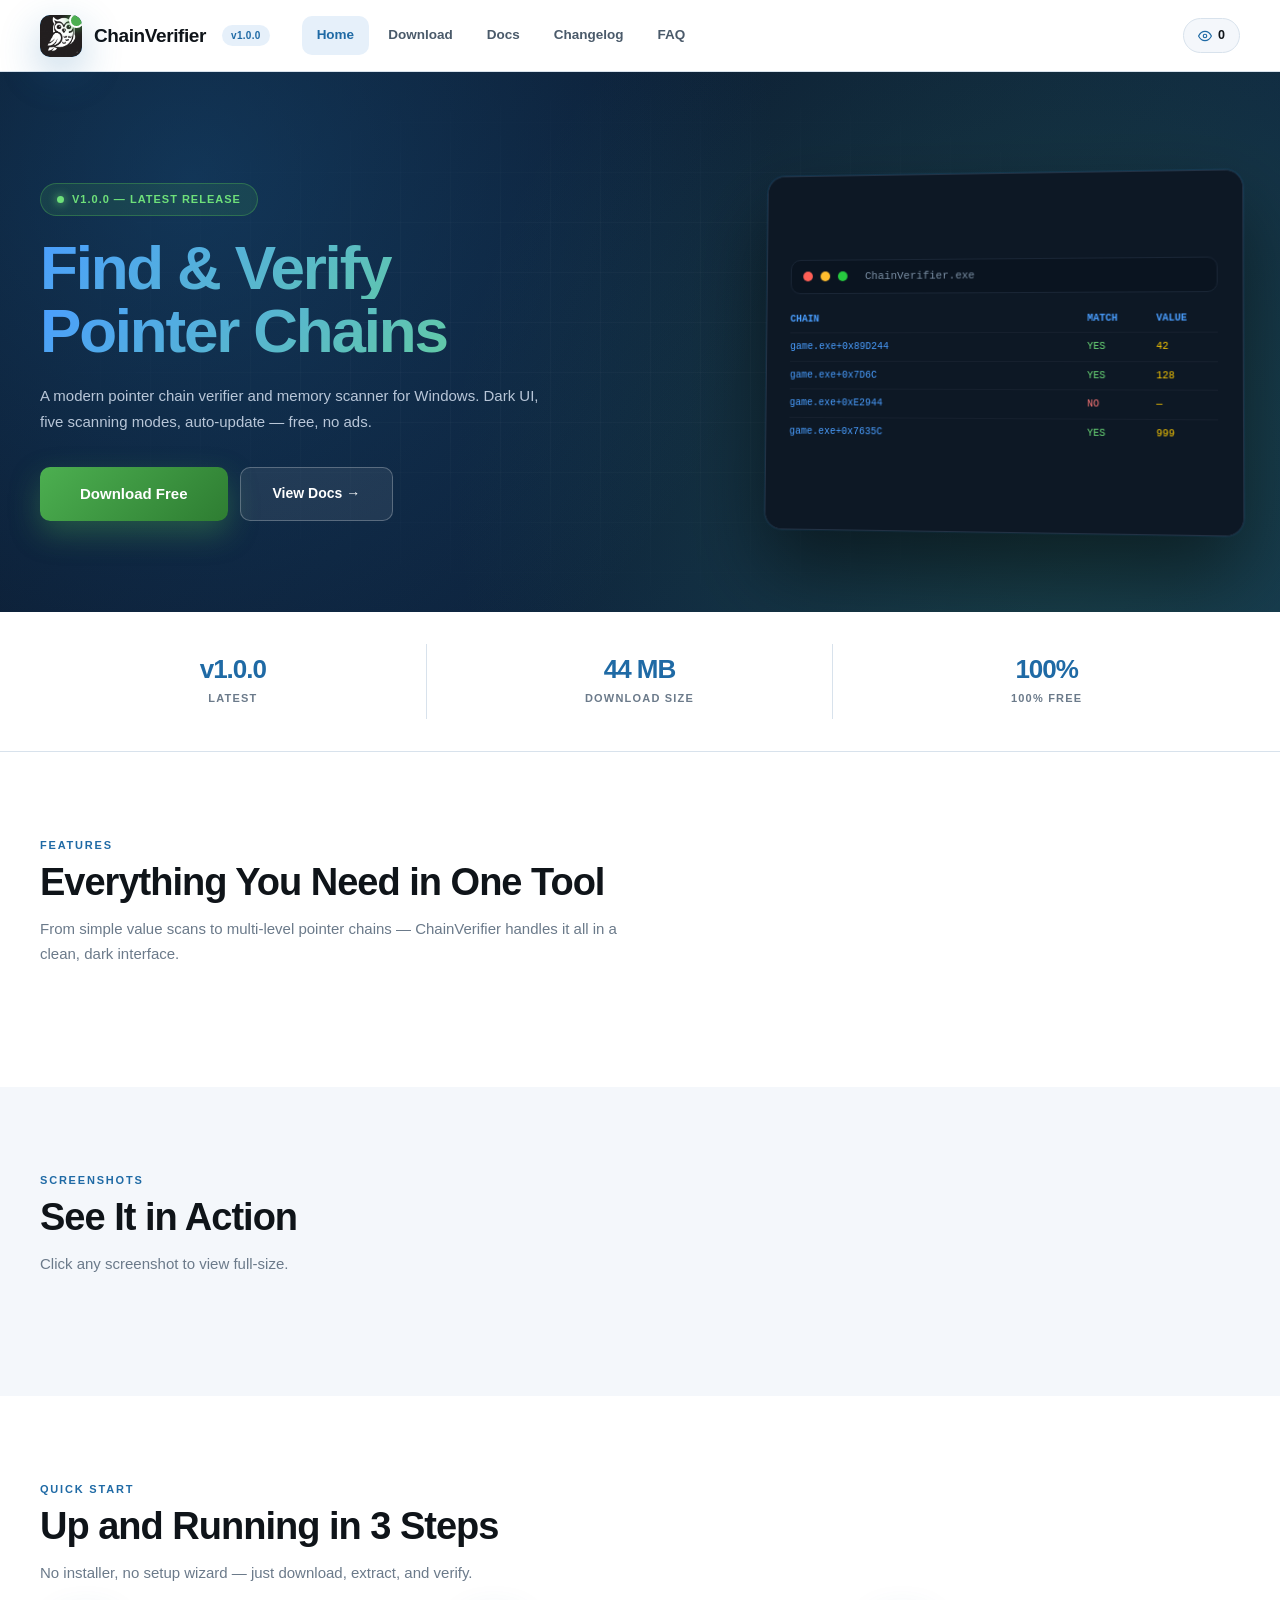
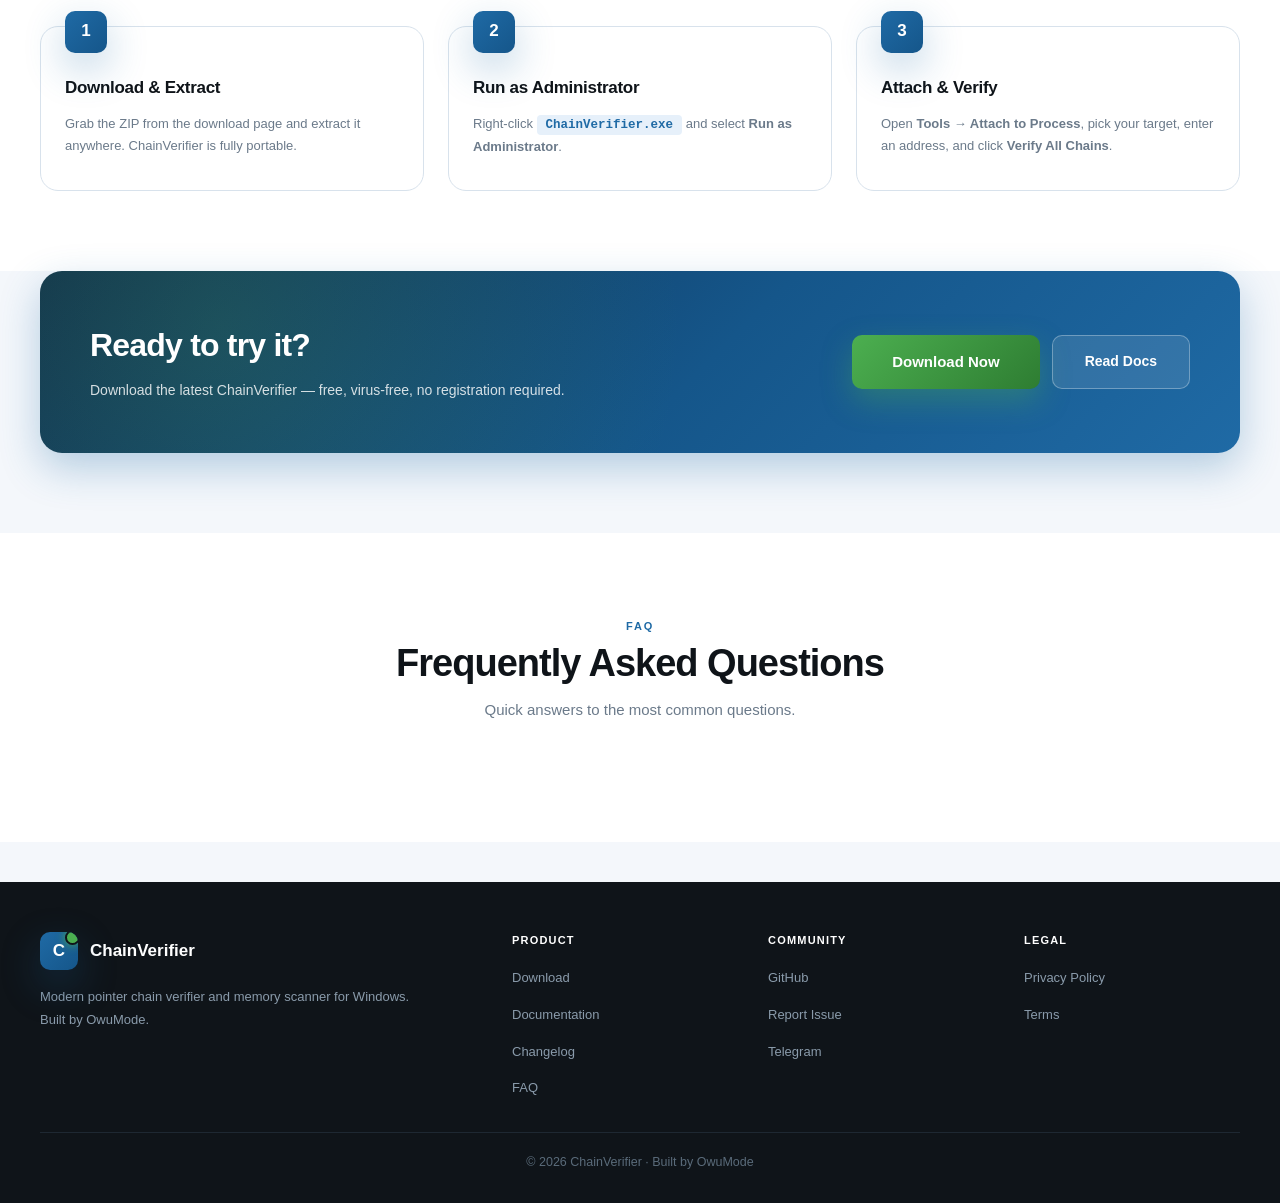
==== commit 4d321b21: "Update index.html" ====
--- a/index.html
+++ b/index.html
@@ -43,7 +43,7 @@
         "offers": { "@type": "Offer", "price": "0", "priceCurrency": "USD" },
         "softwareVersion": "1.0.0",
         "description": "Free pointer chain verifier and memory scanner for Windows.",
-        "downloadUrl": "https://owumode.store/download.html",
+        "downloadUrl": "https://owumode.store/download/download.html",
         "author": { "@type": "Organization", "name": "OwuMode" }
     }
     </script>
@@ -51,7 +51,6 @@
 
 <body>
 
-    <!-- HEADER -->
     <header class="site-header">
         <div class="container header-inner">
             <a href="index.html" class="brand">
@@ -62,10 +61,10 @@
 
             <nav class="nav-menu" id="navMenu">
                 <a href="index.html" class="nav-link active" data-i18n="nav.home">Home</a>
-                <a href="download.html" class="nav-link" data-i18n="nav.download">Download</a>
-                <a href="docs.html" class="nav-link" data-i18n="nav.docs">Docs</a>
-                <a href="changelog.html" class="nav-link" data-i18n="nav.changelog">Changelog</a>
-                <a href="faq.html" class="nav-link" data-i18n="nav.faq">FAQ</a>
+                <a href="download/download.html" class="nav-link" data-i18n="nav.download">Download</a>
+                <a href="docs/docs.html" class="nav-link" data-i18n="nav.docs">Docs</a>
+                <a href="changelog/changelog.html" class="nav-link" data-i18n="nav.changelog">Changelog</a>
+                <a href="faq/faq.html" class="nav-link" data-i18n="nav.faq">FAQ</a>
             </nav>
 
             <div class="visitor-counter">
@@ -86,7 +85,6 @@
 
     <main>
 
-        <!-- HERO -->
         <section class="hero">
             <div class="hero-grid-overlay"></div>
             <div class="hero-particles" id="heroParticles"></div>
@@ -100,14 +98,14 @@
                     </h1>
                     <p data-i18n="hero.desc">A modern pointer chain verifier and memory scanner for Windows. Dark UI, five scanning modes, auto-update — free, no ads.</p>
                     <div class="hero-actions">
-                        <a href="download.html" class="hero-btn" data-i18n="hero.btn.download">Download Free</a>
-                        <a href="docs.html" class="hero-btn-secondary" data-i18n="hero.btn.docs">View Docs &rarr;</a>
+                        <a href="download/download.html" class="hero-btn" data-i18n="hero.btn.download">Download Free</a>
+                        <a href="docs/docs.html" class="hero-btn-secondary" data-i18n="hero.btn.docs">View Docs &rarr;</a>
                     </div>
                 </div>
 
                 <div class="hero-shot-wrap">
                     <div class="hero-shot">
-                        <img src="Screenshot-1.png" alt="ChainVerifier screenshot"
+                        <img src="assest/Screenshot-1.png" alt="ChainVerifier screenshot"
                              onerror="this.style.display='none'; this.parentNode.querySelector('.hero-shot-fallback').classList.add('show');">
                         <div class="hero-shot-fallback">
                             <div class="hsf-bar">
@@ -116,29 +114,11 @@
                                 <span class="hsf-dot g"></span>
                                 <span style="margin-left:10px;color:#7a8ea3;">ChainVerifier.exe</span>
                             </div>
-                            <div class="hsf-row hd">
-                                <span>Chain</span><span>Match</span><span>Value</span>
-                            </div>
-                            <div class="hsf-row">
-                                <span class="hsf-cell b">game.exe+0x89D244</span>
-                                <span class="hsf-cell g">YES</span>
-                                <span class="hsf-cell v">42</span>
-                            </div>
-                            <div class="hsf-row">
-                                <span class="hsf-cell b">game.exe+0x7D6C</span>
-                                <span class="hsf-cell g">YES</span>
-                                <span class="hsf-cell v">128</span>
-                            </div>
-                            <div class="hsf-row">
-                                <span class="hsf-cell b">game.exe+0xE2944</span>
-                                <span style="color:#ff7777;">NO</span>
-                                <span class="hsf-cell v">&mdash;</span>
-                            </div>
-                            <div class="hsf-row">
-                                <span class="hsf-cell b">game.exe+0x7635C</span>
-                                <span class="hsf-cell g">YES</span>
-                                <span class="hsf-cell v">999</span>
-                            </div>
+                            <div class="hsf-row hd"><span>Chain</span><span>Match</span><span>Value</span></div>
+                            <div class="hsf-row"><span class="hsf-cell b">game.exe+0x89D244</span><span class="hsf-cell g">YES</span><span class="hsf-cell v">42</span></div>
+                            <div class="hsf-row"><span class="hsf-cell b">game.exe+0x7D6C</span><span class="hsf-cell g">YES</span><span class="hsf-cell v">128</span></div>
+                            <div class="hsf-row"><span class="hsf-cell b">game.exe+0xE2944</span><span style="color:#ff7777;">NO</span><span class="hsf-cell v">&mdash;</span></div>
+                            <div class="hsf-row"><span class="hsf-cell b">game.exe+0x7635C</span><span class="hsf-cell g">YES</span><span class="hsf-cell v">999</span></div>
                         </div>
                     </div>
                 </div>
@@ -146,7 +126,6 @@
             </div>
         </section>
 
-        <!-- STATS (Downloads removed) -->
         <section class="stats-bar">
             <div class="container stats-inner">
                 <div class="stat-item">
@@ -164,7 +143,6 @@
             </div>
         </section>
 
-        <!-- FEATURES -->
         <section class="section section-alt">
             <div class="container">
                 <div class="section-header">
@@ -176,7 +154,6 @@
             </div>
         </section>
 
-        <!-- SCREENSHOTS -->
         <section class="section">
             <div class="container">
                 <div class="section-header">
@@ -188,7 +165,6 @@
             </div>
         </section>
 
-        <!-- HOW IT WORKS -->
         <section class="section section-alt">
             <div class="container">
                 <div class="section-header">
@@ -216,7 +192,6 @@
             </div>
         </section>
 
-        <!-- CTA -->
         <section class="cta-section">
             <div class="container">
                 <div class="cta-card">
@@ -225,14 +200,13 @@
                         <p data-i18n="cta.desc">Download the latest ChainVerifier — free, virus-free, no registration required.</p>
                     </div>
                     <div class="cta-right">
-                        <a href="download.html" class="cta-btn" data-i18n="cta.download">Download Now</a>
-                        <a href="docs.html" class="cta-btn-secondary" data-i18n="cta.docs">Read Docs</a>
-                    </div>
-                </div>
-            </div>
-        </section>
-
-        <!-- FAQ PREVIEW -->
+                        <a href="download/download.html" class="cta-btn" data-i18n="cta.download">Download Now</a>
+                        <a href="docs/docs.html" class="cta-btn-secondary" data-i18n="cta.docs">Read Docs</a>
+                    </div>
+                </div>
+            </div>
+        </section>
+
         <section class="section section-alt">
             <div class="container">
                 <div class="section-header centered">
@@ -248,7 +222,6 @@
 
     <div class="toast" id="toast"><span id="toastMessage"></span></div>
 
-    <!-- FOOTER -->
     <footer class="site-footer">
         <div class="container">
             <div class="footer-inner">
@@ -262,10 +235,10 @@
                 <div class="footer-col">
                     <h4>Product</h4>
                     <ul>
-                        <li><a href="download.html">Download</a></li>
-                        <li><a href="docs.html">Documentation</a></li>
-                        <li><a href="changelog.html">Changelog</a></li>
-                        <li><a href="faq.html">FAQ</a></li>
+                        <li><a href="download/download.html">Download</a></li>
+                        <li><a href="docs/docs.html">Documentation</a></li>
+                        <li><a href="changelog/changelog.html">Changelog</a></li>
+                        <li><a href="faq/faq.html">FAQ</a></li>
                     </ul>
                 </div>
                 <div class="footer-col">
@@ -288,9 +261,9 @@
         </div>
     </footer>
 
-    <script src="data.js"></script>
-    <script src="i18n.js"></script>
-    <script src="ui-kit.js"></script>
+    <script src="shared/data.js"></script>
+    <script src="shared/i18n.js"></script>
+    <script src="shared/ui-kit.js"></script>
     <script src="script.js"></script>
 </body>
 </html>
--- a/style.css
+++ b/style.css
@@ -1,2775 +1,2775 @@
-/* =========================================================
-   ChainVerifier — Complete Stylesheet (v3 — Design System)
-   ========================================================= */
-
-/* ═══════════════════════════════════════════════════════════
-   1. DESIGN TOKENS
-   ═══════════════════════════════════════════════════════════ */
-
-:root {
-    --primary: #1f6aa5;
-    --primary-dark: #15568a;
-    --primary-darker: #0f3d63;
-    --primary-light: #e6f0fa;
-    --primary-glow: rgba(31, 106, 165, 0.35);
-
-    --green: #4caf50;
-    --green-dark: #2e7d32;
-    --green-light: #e8f8ec;
-
-    --yellow: #ffd21f;
-    --yellow-dark: #e6b800;
-
-    --red: #ff5555;
-    --red-dark: #c0392b;
-    --red-light: #ffebee;
-
-    --white: #ffffff;
-    --black: #0f1419;
-    --text: #1e2a35;
-    --text-soft: #4a5a6a;
-    --muted: #6b7a8a;
-    --border: #d8e2ec;
-    --border-soft: #eef3fc;
-    --bg: #f4f7fb;
-    --bg-dark: #0a1018;
-
-    --space-1: 4px;
-    --space-2: 8px;
-    --space-3: 12px;
-    --space-4: 16px;
-    --space-5: 20px;
-    --space-6: 24px;
-    --space-7: 32px;
-    --space-8: 40px;
-    --space-9: 50px;
-    --space-10: 60px;
-    --space-12: 80px;
-    --space-14: 100px;
-
-    --radius-xs: 4px;
-    --radius-sm: 6px;
-    --radius-md: 10px;
-    --radius-lg: 14px;
-    --radius-xl: 18px;
-    --radius-2xl: 22px;
-    --radius-full: 999px;
-
-    --text-xs: 11px;
-    --text-sm: 12.5px;
-    --text-base: 14px;
-    --text-md: 15px;
-    --text-lg: 17px;
-    --text-xl: 20px;
-    --text-2xl: 26px;
-    --text-3xl: 34px;
-    --text-4xl: 44px;
-    --text-5xl: 56px;
-
-    --fw-regular: 400;
-    --fw-medium: 500;
-    --fw-semibold: 600;
-    --fw-bold: 700;
-    --fw-extrabold: 800;
-    --fw-black: 900;
-
-    --shadow-xs: 0 2px 8px rgba(15, 40, 80, 0.04);
-    --shadow-sm: 0 4px 15px rgba(15, 40, 80, 0.06);
-    --shadow: 0 8px 25px rgba(15, 40, 80, 0.08);
-    --shadow-lg: 0 20px 50px rgba(15, 40, 80, 0.15);
-    --shadow-xl: 0 30px 70px rgba(15, 40, 80, 0.20);
-    --shadow-glow-blue: 0 15px 40px rgba(31, 106, 165, 0.30);
-    --shadow-glow-green: 0 15px 40px rgba(76, 175, 80, 0.35);
-
-    --t-fast: 0.15s cubic-bezier(0.4, 0, 0.2, 1);
-    --t-base: 0.25s cubic-bezier(0.4, 0, 0.2, 1);
-    --t-slow: 0.4s cubic-bezier(0.4, 0, 0.2, 1);
-    --t-slower: 0.55s cubic-bezier(0.4, 0, 0.2, 1);
-}
-
-* { box-sizing: border-box; margin: 0; padding: 0; }
-html { scroll-behavior: smooth; }
-
-body {
-    font-family: 'Inter', 'Segoe UI', -apple-system, Arial, sans-serif;
-    background: var(--bg);
-    color: var(--text);
-    min-height: 100vh;
-    line-height: 1.55;
-    -webkit-font-smoothing: antialiased;
-    -moz-osx-font-smoothing: grayscale;
-}
-
-button, input, select, textarea { font: inherit; }
-button { cursor: pointer; border: none; background: none; }
-a { color: inherit; text-decoration: none; }
-img { max-width: 100%; display: block; }
-
-.container {
-    width: min(1200px, calc(100% - 40px));
-    margin: 0 auto;
-}
-
-/* ═══════════════════════════════════════════════════════════
-   2. BASE COMPONENTS
-   ═══════════════════════════════════════════════════════════ */
-
-.btn {
-    display: inline-flex;
-    align-items: center;
-    justify-content: center;
-    gap: var(--space-2);
-    height: 48px;
-    padding: 0 var(--space-6);
-    border-radius: var(--radius-md);
-    font-size: var(--text-base);
-    font-weight: var(--fw-extrabold);
-    letter-spacing: 0.1px;
-    transition: all var(--t-base);
-    border: 1.5px solid transparent;
-    text-decoration: none;
-    cursor: pointer;
-    white-space: nowrap;
-    user-select: none;
-}
-
-.btn:focus-visible {
-    outline: 2px solid var(--primary);
-    outline-offset: 3px;
-}
-
-.btn-sm { height: 40px; padding: 0 var(--space-4); font-size: var(--text-sm); }
-.btn-lg { height: 56px; padding: 0 var(--space-8); font-size: var(--text-md); }
-
-.btn-primary {
-    background: linear-gradient(135deg, var(--primary) 0%, var(--primary-dark) 100%);
-    color: var(--white);
-    box-shadow: var(--shadow-glow-blue);
-}
-.btn-primary:hover {
-    transform: translateY(-3px);
-    box-shadow: 0 20px 45px rgba(31, 106, 165, 0.45);
-}
-
-.btn-success {
-    background: linear-gradient(135deg, var(--green) 0%, var(--green-dark) 100%);
-    color: var(--white);
-    box-shadow: var(--shadow-glow-green);
-}
-.btn-success:hover {
-    transform: translateY(-3px);
-    box-shadow: 0 20px 45px rgba(76, 175, 80, 0.5);
-}
-
-.btn-secondary {
-    background: var(--white);
-    color: var(--text);
-    border-color: var(--border);
-}
-.btn-secondary:hover {
-    background: var(--primary-light);
-    border-color: var(--primary);
-    color: var(--primary);
-    transform: translateY(-2px);
-}
-
-.btn-ghost {
-    background: transparent;
-    color: var(--primary);
-    border-color: transparent;
-}
-.btn-ghost:hover { background: var(--primary-light); }
-
-.btn:disabled,
-.btn[disabled] {
-    opacity: 0.5;
-    cursor: not-allowed;
-    transform: none !important;
-}
-
-.card {
-    background: var(--white);
-    border: 1px solid var(--border);
-    border-radius: var(--radius-lg);
-    padding: var(--space-6);
-    transition: all var(--t-base);
-    position: relative;
-}
-
-.card-hover:hover {
-    transform: translateY(-5px);
-    border-color: var(--primary);
-    box-shadow: var(--shadow-glow-blue);
-}
-
-.card-elevated { box-shadow: var(--shadow); }
-
-.chip {
-    display: inline-flex;
-    align-items: center;
-    gap: var(--space-1);
-    padding: 5px 12px;
-    background: var(--primary-light);
-    color: var(--primary);
-    border-radius: var(--radius-full);
-    font-size: var(--text-xs);
-    font-weight: var(--fw-extrabold);
-    letter-spacing: 0.5px;
-    text-transform: uppercase;
-    white-space: nowrap;
-}
-
-.chip-yellow { background: var(--yellow); color: var(--black); }
-.chip-green  { background: var(--green-light); color: var(--green); }
-
-.section-header {
-    margin-bottom: var(--space-8);
-    max-width: 720px;
-}
-
-.section-header.centered {
-    text-align: center;
-    margin-left: auto;
-    margin-right: auto;
-}
-
-.section-label {
-    display: inline-block;
-    margin-bottom: var(--space-2);
-    color: var(--primary);
-    font-size: var(--text-xs);
-    font-weight: var(--fw-black);
-    letter-spacing: 1.8px;
-    text-transform: uppercase;
-}
-
-.section-title {
-    color: var(--black);
-    font-size: clamp(26px, 3vw, 38px);
-    font-weight: var(--fw-black);
-    letter-spacing: -1px;
-    line-height: 1.1;
-    margin-bottom: var(--space-3);
-}
-
-.section-desc {
-    color: var(--muted);
-    font-size: var(--text-md);
-    line-height: 1.7;
-    max-width: 620px;
-}
-
-.section-header.centered .section-desc {
-    margin-left: auto;
-    margin-right: auto;
-}
-
-.section { padding: var(--space-12) 0; }
-.section-alt { background: var(--white); }
-
-/* ═══════════════════════════════════════════════════════════
-   3. HEADER
-   ═══════════════════════════════════════════════════════════ */
-
-.site-header {
-    width: 100%;
-    height: 72px;
-    background: rgba(255, 255, 255, 0.95);
-    backdrop-filter: blur(12px);
-    -webkit-backdrop-filter: blur(12px);
-    border-bottom: 1px solid var(--border);
-    position: sticky;
-    top: 0;
-    z-index: 1000;
-}
-
-.header-inner {
-    height: 100%;
-    display: flex;
-    align-items: center;
-    gap: var(--space-6);
-}
-
-.brand {
-    display: flex;
-    align-items: center;
-    gap: var(--space-3);
-    flex-shrink: 0;
-}
-
-.brand-logo {
-    width: 42px;
-    height: 42px;
-    display: flex;
-    align-items: center;
-    justify-content: center;
-    background: linear-gradient(135deg, var(--primary) 0%, var(--primary-dark) 100%);
-    color: var(--white);
-    border-radius: var(--radius-md);
-    font-size: var(--text-xl);
-    font-weight: var(--fw-black);
-    box-shadow: var(--shadow-glow-blue);
-    position: relative;
-    overflow: hidden;
-}
-
-.brand-logo img {
-    width: 100%; height: 100%;
-    object-fit: cover;
-    border-radius: var(--radius-md);
-}
-
-.brand-logo::after {
-    content: "";
-    position: absolute;
-    top: -2px; right: -2px;
-    width: 11px; height: 11px;
-    background: var(--green);
-    border: 2.5px solid var(--white);
-    border-radius: 50%;
-    box-shadow: 0 0 10px var(--green);
-    z-index: 2;
-}
-
-.brand-name {
-    color: var(--black);
-    font-size: 19px;
-    font-weight: var(--fw-black);
-    letter-spacing: -0.4px;
-}
-
-.brand-version {
-    display: inline-block;
-    margin-left: var(--space-1);
-    padding: 3px 9px;
-    background: var(--primary-light);
-    color: var(--primary);
-    border-radius: var(--radius-full);
-    font-size: 10px;
-    font-weight: var(--fw-black);
-    letter-spacing: 0.3px;
-}
-
-.nav-menu {
-    display: flex;
-    align-items: center;
-    gap: var(--space-1);
-    margin-left: var(--space-2);
-}
-
-.nav-link {
-    padding: 9px 15px;
-    color: var(--text-soft);
-    border-radius: var(--radius-md);
-    font-size: 13.5px;
-    font-weight: var(--fw-bold);
-    transition: all var(--t-fast);
-    position: relative;
-}
-
-.nav-link:hover {
-    color: var(--primary);
-    background: var(--primary-light);
-}
-
-.nav-link.active {
-    color: var(--primary);
-    background: var(--primary-light);
-    font-weight: var(--fw-extrabold);
-}
-
-.visitor-counter {
-    margin-left: auto;
-    display: flex;
-    align-items: center;
-    gap: 6px;
-    padding: 7px 14px;
-    background: var(--bg);
-    border: 1px solid var(--border);
-    border-radius: var(--radius-full);
-    font-size: var(--text-sm);
-    font-weight: var(--fw-black);
-    color: var(--black);
-    white-space: nowrap;
-    transition: all var(--t-fast);
-}
-
-.visitor-counter:hover {
-    border-color: var(--primary);
-    background: var(--primary-light);
-}
-
-.visitor-icon {
-    display: inline-flex;
-    align-items: center;
-    color: var(--primary);
-}
-
-.mobile-menu-btn {
-    display: none;
-    width: 42px;
-    height: 42px;
-    border: 1px solid var(--border);
-    border-radius: var(--radius-md);
-    background: var(--white);
-    flex-direction: column;
-    align-items: center;
-    justify-content: center;
-    gap: 5px;
-    transition: all var(--t-fast);
-}
-
-.mobile-menu-btn:hover {
-    border-color: var(--primary);
-    background: var(--primary-light);
-}
-
-.mobile-menu-btn span {
-    display: block;
-    width: 20px;
-    height: 2px;
-    background: var(--text);
-    border-radius: 5px;
-    transition: all var(--t-fast);
-}
-
-/* ═══════════════════════════════════════════════════════════
-   4. HERO
-   ═══════════════════════════════════════════════════════════ */
-
-.hero {
-    position: relative;
-    overflow: hidden;
-    padding: var(--space-14) 0 var(--space-12);
-    background: linear-gradient(135deg, #0a1628 0%, #0d2038 45%, #0f2d4d 100%);
-    color: var(--white);
-}
-
-.hero::before {
-    content: "";
-    position: absolute;
-    inset: 0;
-    background-image:
-        radial-gradient(circle at 15% 20%, rgba(31, 106, 165, 0.35) 0%, transparent 50%),
-        radial-gradient(circle at 85% 75%, rgba(76, 175, 80, 0.18) 0%, transparent 55%);
-    pointer-events: none;
-}
-
-.hero-grid-overlay {
-    position: absolute;
-    inset: 0;
-    background-image:
-        linear-gradient(rgba(255, 255, 255, 0.025) 1px, transparent 1px),
-        linear-gradient(90deg, rgba(255, 255, 255, 0.025) 1px, transparent 1px);
-    background-size: 50px 50px;
-    pointer-events: none;
-    -webkit-mask-image: radial-gradient(ellipse at center, black 30%, transparent 75%);
-            mask-image: radial-gradient(ellipse at center, black 30%, transparent 75%);
-}
-
-.hero-inner {
-    position: relative;
-    z-index: 2;
-    display: grid;
-    grid-template-columns: 1fr 480px;
-    align-items: center;
-    gap: var(--space-12);
-}
-
-.hero-label {
-    display: inline-flex;
-    align-items: center;
-    gap: var(--space-2);
-    padding: 7px 16px;
-    background: rgba(76, 175, 80, 0.15);
-    border: 1px solid rgba(76, 175, 80, 0.4);
-    color: #6ee07a;
-    border-radius: var(--radius-full);
-    font-size: var(--text-xs);
-    font-weight: var(--fw-black);
-    letter-spacing: 1px;
-    margin-bottom: var(--space-5);
-    text-transform: uppercase;
-}
-
-.hero-label::before {
-    content: "";
-    width: 7px;
-    height: 7px;
-    background: #6ee07a;
-    border-radius: 50%;
-    box-shadow: 0 0 10px #6ee07a;
-    animation: pulseDot 2s ease-in-out infinite;
-}
-
-@keyframes pulseDot {
-    0%, 100% { opacity: 1; transform: scale(1); }
-    50% { opacity: 0.4; transform: scale(1.3); }
-}
-
-.hero h1 {
-    font-size: clamp(38px, 5vw, 62px);
-    line-height: 1.02;
-    letter-spacing: -2.2px;
-    margin-bottom: var(--space-5);
-    font-weight: var(--fw-black);
-}
-
-.hero h1 span {
-    display: block;
-    background: linear-gradient(135deg, #4a9eff 0%, #6ee07a 100%);
-    -webkit-background-clip: text;
-    -webkit-text-fill-color: transparent;
-            background-clip: text;
-}
-
-.hero p {
-    max-width: 500px;
-    color: #b8c6d8;
-    font-size: var(--text-md);
-    line-height: 1.75;
-    margin-bottom: var(--space-7);
-}
-
-.hero-actions {
-    display: flex;
-    gap: var(--space-3);
-    flex-wrap: wrap;
-}
-
-.hero-btn {
-    display: inline-flex;
-    align-items: center;
-    justify-content: center;
-    gap: var(--space-2);
-    min-height: 54px;
-    padding: 0 var(--space-8);
-    background: linear-gradient(135deg, var(--green) 0%, var(--green-dark) 100%);
-    color: var(--white);
-    border-radius: var(--radius-md);
-    font-size: var(--text-md);
-    font-weight: var(--fw-black);
-    transition: all var(--t-base);
-    box-shadow: 0 12px 30px rgba(76, 175, 80, 0.35);
-    border: none;
-}
-
-.hero-btn:hover {
-    transform: translateY(-3px);
-    box-shadow: 0 20px 45px rgba(76, 175, 80, 0.5);
-}
-
-.hero-btn-secondary {
-    display: inline-flex;
-    align-items: center;
-    justify-content: center;
-    gap: var(--space-2);
-    min-height: 54px;
-    padding: 0 var(--space-7);
-    background: rgba(255, 255, 255, 0.08);
-    color: var(--white);
-    border: 1.5px solid rgba(255, 255, 255, 0.25);
-    border-radius: var(--radius-md);
-    font-size: var(--text-base);
-    font-weight: var(--fw-extrabold);
-    transition: all var(--t-fast);
-}
-
-.hero-btn-secondary:hover {
-    background: rgba(255, 255, 255, 0.15);
-    border-color: rgba(255, 255, 255, 0.5);
-    transform: translateY(-2px);
-}
-
-.hero-shot-wrap {
-    display: flex;
-    align-items: center;
-    justify-content: center;
-    position: relative;
-}
-
-.hero-shot {
-    width: 100%;
-    max-width: 480px;
-    aspect-ratio: 4 / 3;
-    background: #0d1825;
-    border: 1px solid #233245;
-    border-radius: var(--radius-xl);
-    overflow: hidden;
-    box-shadow: 0 40px 80px rgba(0, 0, 0, 0.5), 0 0 0 1px rgba(31, 106, 165, 0.2);
-    transform: perspective(1200px) rotateY(-6deg) rotateX(2deg);
-    transition: transform var(--t-slower);
-    position: relative;
-    cursor: zoom-in;
-}
-
-.hero-shot:hover {
-    transform: perspective(1200px) rotateY(-2deg) rotateX(0deg);
-}
-
-.hero-shot img {
-    width: 100%;
-    height: 100%;
-    object-fit: cover;
-    display: block;
-}
-
-.hero-shot-fallback {
-    position: absolute;
-    inset: 0;
-    display: none;
-    flex-direction: column;
-    justify-content: center;
-    padding: var(--space-6);
-    font-family: 'JetBrains Mono', Consolas, monospace;
-    font-size: var(--text-xs);
-    color: #a8b8cc;
-    background: #0d1825;
-}
-
-.hero-shot-fallback.show { display: flex; }
-
-.hsf-bar {
-    display: flex;
-    align-items: center;
-    gap: var(--space-2);
-    padding: var(--space-2) var(--space-3);
-    background: #0a1420;
-    border: 1px solid #1a2636;
-    border-radius: var(--radius-md);
-    margin-bottom: var(--space-3);
-}
-
-.hsf-dot { width: 10px; height: 10px; border-radius: 50%; }
-.hsf-dot.r { background: #ff5f56; }
-.hsf-dot.y { background: #ffbd2e; }
-.hsf-dot.g { background: #27c93f; }
-
-.hsf-row {
-    padding: 6px 0;
-    display: grid;
-    grid-template-columns: 1fr 60px 60px;
-    gap: var(--space-2);
-    border-bottom: 1px solid #16202e;
-    font-size: 10px;
-}
-.hsf-row:last-child { border-bottom: none; }
-.hsf-row.hd { color: #4a9eff; text-transform: uppercase; font-weight: var(--fw-black); }
-.hsf-cell.b { color: #4a9eff; }
-.hsf-cell.g { color: #6ee07a; }
-.hsf-cell.v { color: #ffcc00; }
-
-/* ═══════════════════════════════════════════════════════════
-   5. STATS BAR (3-column, no Downloads)
-   ═══════════════════════════════════════════════════════════ */
-
-.stats-bar {
-    background: var(--white);
-    border-bottom: 1px solid var(--border);
-    padding: var(--space-7) 0;
-}
-
-.stats-inner {
-    display: grid;
-    grid-template-columns: repeat(3, 1fr);
-    gap: var(--space-5);
-}
-
-.stat-item {
-    text-align: center;
-    padding: var(--space-3);
-    border-right: 1px solid var(--border);
-}
-
-.stat-item:last-child { border-right: none; }
-
-.stat-value {
-    font-size: var(--text-2xl);
-    font-weight: var(--fw-black);
-    color: var(--primary);
-    letter-spacing: -1px;
-    line-height: 1;
-    margin-bottom: var(--space-2);
-}
-
-.stat-label {
-    color: var(--muted);
-    font-size: var(--text-xs);
-    font-weight: var(--fw-black);
-    letter-spacing: 1.2px;
-    text-transform: uppercase;
-}
-
-/* ═══════════════════════════════════════════════════════════
-   6. FEATURE CARDS
-   ═══════════════════════════════════════════════════════════ */
-
-.features-grid {
-    display: grid;
-    grid-template-columns: repeat(3, 1fr);
-    gap: var(--space-5);
-}
-
-.feature-card {
-    padding: var(--space-7) var(--space-6);
-    background: var(--white);
-    border: 1px solid var(--border);
-    border-radius: var(--radius-xl);
-    transition: all var(--t-base);
-    position: relative;
-    overflow: hidden;
-}
-
-.feature-card::before {
-    content: "";
-    position: absolute;
-    top: 0;
-    left: 0;
-    width: 100%;
-    height: 3px;
-    background: linear-gradient(90deg, var(--primary) 0%, var(--green) 100%);
-    transform: scaleX(0);
-    transform-origin: left;
-    transition: transform var(--t-slow);
-}
-
-.feature-card:hover {
-    transform: translateY(-6px);
-    box-shadow: var(--shadow-glow-blue);
-    border-color: var(--primary);
-}
-
-.feature-card:hover::before { transform: scaleX(1); }
-
-.feature-icon {
-    width: 56px;
-    height: 56px;
-    display: flex;
-    align-items: center;
-    justify-content: center;
-    background: linear-gradient(135deg, var(--primary-light) 0%, #d0e5f7 100%);
-    border-radius: var(--radius-lg);
-    font-size: 26px;
-    margin-bottom: var(--space-5);
-    transition: transform var(--t-base);
-    color: var(--primary);
-}
-
-.feature-icon svg {
-    width: 28px;
-    height: 28px;
-    stroke: currentColor;
-    fill: none;
-    stroke-width: 2;
-    stroke-linecap: round;
-    stroke-linejoin: round;
-}
-
-.feature-card:hover .feature-icon {
-    transform: scale(1.1) rotate(-4deg);
-}
-
-.feature-card h3 {
-    color: var(--black);
-    font-size: var(--text-lg);
-    font-weight: var(--fw-black);
-    margin-bottom: var(--space-2);
-    letter-spacing: -0.3px;
-}
-
-.feature-card p {
-    color: var(--muted);
-    font-size: 13px;
-    line-height: 1.7;
-}
-
-/* ═══════════════════════════════════════════════════════════
-   7. SCREENSHOTS
-   ═══════════════════════════════════════════════════════════ */
-
-.screenshots-grid {
-    display: grid;
-    grid-template-columns: repeat(3, 1fr);
-    gap: var(--space-5);
-}
-
-.shot-card {
-    background: var(--white);
-    border: 1px solid var(--border);
-    border-radius: var(--radius-lg);
-    overflow: hidden;
-    transition: all var(--t-base);
-}
-
-.shot-card:hover {
-    transform: translateY(-5px);
-    box-shadow: var(--shadow-glow-blue);
-    border-color: var(--primary);
-}
-
-.shot-img-wrap {
-    width: 100%;
-    aspect-ratio: 4 / 3;
-    background: #0d1825;
-    overflow: hidden;
-    position: relative;
-    cursor: zoom-in;
-}
-
-.shot-img-wrap img {
-    width: 100%;
-    height: 100%;
-    object-fit: cover;
-    transition: transform var(--t-slow);
-}
-
-.shot-card:hover .shot-img-wrap img {
-    transform: scale(1.05);
-}
-
-.shot-img-fallback {
-    position: absolute;
-    inset: 0;
-    display: flex;
-    align-items: center;
-    justify-content: center;
-    background: linear-gradient(135deg, #0d1825 0%, #1a2636 100%);
-    color: #4a9eff;
-    font-size: 48px;
-    font-weight: var(--fw-black);
-}
-
-.shot-info { padding: var(--space-5); }
-
-.shot-info h3 {
-    color: var(--black);
-    font-size: var(--text-md);
-    font-weight: var(--fw-black);
-    margin-bottom: var(--space-1);
-}
-
-.shot-info p {
-    color: var(--muted);
-    font-size: var(--text-sm);
-    line-height: 1.55;
-}
-
-/* ═══════════════════════════════════════════════════════════
-   8. HOW IT WORKS
-   ═══════════════════════════════════════════════════════════ */
-
-.how-grid {
-    display: grid;
-    grid-template-columns: repeat(3, 1fr);
-    gap: var(--space-6);
-}
-
-.how-card {
-    padding: var(--space-8) var(--space-6) var(--space-7);
-    background: var(--white);
-    border: 1px solid var(--border);
-    border-radius: var(--radius-xl);
-    position: relative;
-    transition: all var(--t-base);
-}
-
-.how-card:hover {
-    transform: translateY(-6px);
-    box-shadow: var(--shadow-lg);
-    border-color: var(--primary);
-}
-
-.how-number {
-    position: absolute;
-    top: -16px;
-    left: var(--space-6);
-    width: 42px;
-    height: 42px;
-    display: flex;
-    align-items: center;
-    justify-content: center;
-    background: linear-gradient(135deg, var(--primary) 0%, var(--primary-dark) 100%);
-    color: var(--white);
-    border-radius: var(--radius-md);
-    font-size: var(--text-lg);
-    font-weight: var(--fw-black);
-    box-shadow: var(--shadow-glow-blue);
-}
-
-.how-card h3 {
-    color: var(--black);
-    font-size: var(--text-lg);
-    font-weight: var(--fw-black);
-    margin: var(--space-2) 0 var(--space-3);
-    letter-spacing: -0.3px;
-}
-
-.how-card p {
-    color: var(--muted);
-    font-size: 13px;
-    line-height: 1.7;
-}
-
-.how-card code {
-    padding: 3px 9px;
-    background: var(--primary-light);
-    color: var(--primary);
-    border-radius: var(--radius-xs);
-    font-family: 'JetBrains Mono', Consolas, monospace;
-    font-size: var(--text-sm);
-    font-weight: var(--fw-semibold);
-}
-
-/* ═══════════════════════════════════════════════════════════
-   9. CTA CARD
-   ═══════════════════════════════════════════════════════════ */
-
-.cta-section { padding: 0 0 var(--space-12); }
-
-.cta-card {
-    position: relative;
-    overflow: hidden;
-    display: flex;
-    align-items: center;
-    gap: var(--space-7);
-    padding: var(--space-9);
-    background: linear-gradient(135deg, #0f2d4d 0%, #15568a 55%, #1f6aa5 100%);
-    border-radius: var(--radius-2xl);
-    color: var(--white);
-    box-shadow: var(--shadow-glow-blue);
-    flex-wrap: wrap;
-}
-
-.cta-card::before {
-    content: "";
-    position: absolute;
-    inset: 0;
-    background-image: radial-gradient(circle at 15% 30%, rgba(76, 175, 80, 0.2) 0%, transparent 45%);
-    pointer-events: none;
-}
-
-.cta-left {
-    position: relative;
-    z-index: 2;
-    flex: 1;
-    min-width: 260px;
-}
-
-.cta-left h2 {
-    font-size: clamp(24px, 3vw, 32px);
-    font-weight: var(--fw-black);
-    letter-spacing: -0.8px;
-    margin-bottom: var(--space-2);
-}
-
-.cta-left p {
-    color: rgba(255, 255, 255, 0.82);
-    font-size: var(--text-base);
-    line-height: 1.7;
-}
-
-.cta-right {
-    position: relative;
-    z-index: 2;
-    display: flex;
-    gap: var(--space-3);
-    flex-wrap: wrap;
-}
-
-.cta-btn {
-    display: inline-flex;
-    align-items: center;
-    justify-content: center;
-    gap: var(--space-2);
-    min-height: 54px;
-    padding: 0 var(--space-8);
-    background: linear-gradient(135deg, var(--green) 0%, var(--green-dark) 100%);
-    color: var(--white);
-    border-radius: var(--radius-md);
-    font-size: var(--text-md);
-    font-weight: var(--fw-black);
-    transition: all var(--t-base);
-    box-shadow: 0 12px 30px rgba(76, 175, 80, 0.35);
-}
-
-.cta-btn:hover {
-    transform: translateY(-3px);
-    box-shadow: 0 20px 45px rgba(76, 175, 80, 0.5);
-}
-
-.cta-btn-secondary {
-    display: inline-flex;
-    align-items: center;
-    justify-content: center;
-    min-height: 54px;
-    padding: 0 var(--space-7);
-    background: rgba(255, 255, 255, 0.1);
-    color: var(--white);
-    border: 1.5px solid rgba(255, 255, 255, 0.3);
-    border-radius: var(--radius-md);
-    font-size: var(--text-base);
-    font-weight: var(--fw-extrabold);
-    transition: all var(--t-fast);
-}
-
-.cta-btn-secondary:hover {
-    background: rgba(255, 255, 255, 0.2);
-    border-color: rgba(255, 255, 255, 0.5);
-}
-
-/* ═══════════════════════════════════════════════════════════
-   10. FAQ
-   ═══════════════════════════════════════════════════════════ */
-
-.faq-grid {
-    display: grid;
-    grid-template-columns: 1fr;
-    gap: var(--space-3);
-    max-width: 880px;
-    margin: 0 auto;
-}
-
-.faq-item {
-    background: var(--white);
-    border: 1px solid var(--border);
-    border-radius: var(--radius-lg);
-    overflow: hidden;
-    transition: all var(--t-fast);
-}
-
-.faq-item[open] {
-    border-color: var(--primary);
-    box-shadow: var(--shadow-glow-blue);
-}
-
-.faq-item summary {
-    padding: var(--space-5) var(--space-6);
-    cursor: pointer;
-    display: flex;
-    align-items: center;
-    justify-content: space-between;
-    gap: var(--space-4);
-    font-size: var(--text-md);
-    font-weight: var(--fw-black);
-    color: var(--black);
-    list-style: none;
-    user-select: none;
-    transition: all var(--t-fast);
-}
-
-.faq-item summary:hover { background: var(--bg); }
-.faq-item summary::-webkit-details-marker { display: none; }
-
-.faq-item summary::after {
-    content: "+";
-    width: 30px;
-    height: 30px;
-    display: flex;
-    align-items: center;
-    justify-content: center;
-    background: var(--primary-light);
-    color: var(--primary);
-    border-radius: 50%;
-    font-size: var(--text-xl);
-    font-weight: var(--fw-black);
-    line-height: 1;
-    transition: all var(--t-base);
-    flex-shrink: 0;
-}
-
-.faq-item[open] summary::after {
-    content: "\2212";
-    transform: rotate(180deg);
-    background: var(--primary);
-    color: var(--white);
-}
-
-.faq-item .faq-body {
-    padding: 0 var(--space-6) var(--space-5);
-    color: var(--muted);
-    font-size: var(--text-base);
-    line-height: 1.75;
-}
-
-/* ═══════════════════════════════════════════════════════════
-   11. DOCS PAGE
-   ═══════════════════════════════════════════════════════════ */
-
-.docs-layout {
-    display: grid;
-    grid-template-columns: 240px 1fr;
-    gap: var(--space-8);
-    align-items: start;
-}
-
-.docs-sidebar {
-    position: sticky;
-    top: 96px;
-    background: var(--white);
-    border: 1px solid var(--border);
-    border-radius: var(--radius-lg);
-    padding: var(--space-5);
-}
-
-.docs-sidebar h4 {
-    color: var(--primary);
-    font-size: var(--text-xs);
-    font-weight: var(--fw-black);
-    letter-spacing: 1.5px;
-    text-transform: uppercase;
-    margin-bottom: var(--space-3);
-    padding-bottom: var(--space-3);
-    border-bottom: 1px solid var(--border);
-}
-
-.docs-sidebar ul {
-    list-style: none;
-    display: flex;
-    flex-direction: column;
-    gap: var(--space-1);
-}
-
-.docs-sidebar a {
-    display: block;
-    padding: var(--space-2) var(--space-3);
-    color: var(--text);
-    border-radius: var(--radius-md);
-    font-size: var(--text-sm);
-    font-weight: var(--fw-bold);
-    transition: all var(--t-fast);
-}
-
-.docs-sidebar a:hover {
-    background: var(--primary-light);
-    color: var(--primary);
-    transform: translateX(3px);
-}
-
-.docs-content {
-    background: var(--white);
-    border: 1px solid var(--border);
-    border-radius: var(--radius-lg);
-    padding: var(--space-9);
-}
-
-.docs-content section {
-    padding-bottom: var(--space-8);
-    margin-bottom: var(--space-8);
-    border-bottom: 1px solid var(--border);
-}
-
-.docs-content section:last-child {
-    border-bottom: none;
-    padding-bottom: 0;
-    margin-bottom: 0;
-}
-
-.docs-content h1 {
-    color: var(--black);
-    font-size: var(--text-3xl);
-    font-weight: var(--fw-black);
-    letter-spacing: -0.8px;
-    margin-bottom: var(--space-3);
-}
-
-.docs-content h2 {
-    color: var(--black);
-    font-size: var(--text-2xl);
-    font-weight: var(--fw-black);
-    letter-spacing: -0.5px;
-    margin: 0 0 var(--space-4);
-    display: flex;
-    align-items: center;
-    gap: var(--space-3);
-}
-
-.docs-content h3 {
-    color: var(--black);
-    font-size: var(--text-lg);
-    font-weight: var(--fw-black);
-    margin: var(--space-6) 0 var(--space-3);
-}
-
-.docs-content p {
-    color: var(--text);
-    font-size: var(--text-base);
-    line-height: 1.8;
-    margin-bottom: var(--space-4);
-}
-
-.docs-content ul,
-.docs-content ol {
-    padding-left: var(--space-6);
-    color: var(--text);
-    font-size: var(--text-base);
-    line-height: 1.85;
-    margin-bottom: var(--space-4);
-}
-
-.docs-content li { margin-bottom: var(--space-1); }
-
-.docs-content code {
-    padding: 3px 9px;
-    background: var(--primary-light);
-    color: var(--primary);
-    border-radius: var(--radius-xs);
-    font-family: 'JetBrains Mono', Consolas, monospace;
-    font-size: 13px;
-    font-weight: var(--fw-semibold);
-    cursor: pointer;
-}
-
-.docs-content pre {
-    background: #0d1825;
-    color: #a8b8cc;
-    padding: var(--space-5) var(--space-6);
-    border-radius: var(--radius-md);
-    overflow-x: auto;
-    font-family: 'JetBrains Mono', Consolas, monospace;
-    font-size: 13px;
-    line-height: 1.7;
-    margin-bottom: var(--space-4);
-    position: relative;
-}
-
-.docs-content pre code {
-    background: transparent;
-    color: inherit;
-    padding: 0;
-    cursor: text;
-}
-
-.docs-content .info-box {
-    padding: var(--space-4) var(--space-5);
-    background: var(--primary-light);
-    border-left: 4px solid var(--primary);
-    border-radius: var(--radius-md);
-    margin: var(--space-4) 0;
-    color: var(--text);
-    font-size: var(--text-base);
-    line-height: 1.75;
-}
-
-.docs-content .warn-box {
-    padding: var(--space-4) var(--space-5);
-    background: #fff8e1;
-    border-left: 4px solid var(--yellow);
-    border-radius: var(--radius-md);
-    margin: var(--space-4) 0;
-    color: #7a5a00;
-    font-size: var(--text-base);
-    line-height: 1.75;
-}
-
-/* ═══════════════════════════════════════════════════════════
-   12. DOWNLOAD PAGE
-   ═══════════════════════════════════════════════════════════ */
-
-.dl-page { background: var(--bg); }
-
-.dl-hero-section {
-    position: relative;
-    overflow: hidden;
-    padding: var(--space-9) 0 var(--space-12);
-    background: linear-gradient(135deg, #0a1628 0%, #0d2038 50%, #0f2d4d 100%);
-    color: #fff;
-}
-
-.dl-hero-bg-grid {
-    position: absolute;
-    inset: 0;
-    background-image:
-        linear-gradient(rgba(255, 255, 255, 0.03) 1px, transparent 1px),
-        linear-gradient(90deg, rgba(255, 255, 255, 0.03) 1px, transparent 1px);
-    background-size: 48px 48px;
-    -webkit-mask-image: radial-gradient(ellipse at center, black 20%, transparent 80%);
-            mask-image: radial-gradient(ellipse at center, black 20%, transparent 80%);
-    pointer-events: none;
-}
-
-.dl-hero-inner {
-    position: relative;
-    z-index: 2;
-    text-align: center;
-    max-width: 820px;
-    margin: 0 auto;
-}
-
-.dl-hero-tag {
-    display: inline-flex;
-    align-items: center;
-    gap: var(--space-2);
-    padding: 7px 16px;
-    background: rgba(76, 175, 80, 0.14);
-    border: 1px solid rgba(76, 175, 80, 0.4);
-    color: #6ee07a;
-    border-radius: var(--radius-full);
-    font-size: var(--text-xs);
-    font-weight: var(--fw-black);
-    letter-spacing: 0.8px;
-    text-transform: uppercase;
-    margin-bottom: var(--space-5);
-}
-
-.dl-hero-tag-dot {
-    width: 7px;
-    height: 7px;
-    background: #6ee07a;
-    border-radius: 50%;
-    box-shadow: 0 0 8px #6ee07a;
-    animation: pulseDot 2s ease-in-out infinite;
-}
-
-.dl-hero-title {
-    font-size: clamp(30px, 4.5vw, 48px);
-    font-weight: var(--fw-black);
-    letter-spacing: -1.6px;
-    line-height: 1.1;
-    margin-bottom: var(--space-4);
-}
-
-.dl-hero-desc {
-    color: #b8c6d8;
-    font-size: var(--text-md);
-    line-height: 1.65;
-    max-width: 560px;
-    margin: 0 auto var(--space-5);
-}
-
-.dl-hero-meta {
-    display: flex;
-    gap: var(--space-2);
-    justify-content: center;
-    flex-wrap: wrap;
-}
-
-.dl-meta-chip {
-    display: inline-flex;
-    align-items: center;
-    gap: 5px;
-    padding: 7px 15px;
-    background: rgba(255, 255, 255, 0.08);
-    border: 1px solid rgba(255, 255, 255, 0.15);
-    border-radius: var(--radius-full);
-    font-size: var(--text-sm);
-    font-weight: var(--fw-bold);
-    color: #d8e8f8;
-    transition: all var(--t-fast);
-}
-
-.dl-meta-chip:hover {
-    background: rgba(255, 255, 255, 0.14);
-    border-color: rgba(255, 255, 255, 0.3);
-}
-
-.dl-meta-chip b { color: #fff; }
-
-.dl-meta-chip-green {
-    background: rgba(76, 175, 80, 0.15);
-    border-color: rgba(76, 175, 80, 0.4);
-    color: #6ee07a;
-}
-
-.dl-primary-section {
-    padding: 0 0 var(--space-7);
-    margin-top: -50px;
-    position: relative;
-    z-index: 3;
-}
-
-.dl-latest-card {
-    display: grid;
-    grid-template-columns: 1fr 280px;
-    gap: var(--space-7);
-    padding: var(--space-9);
-    background: #fff;
-    border: 1px solid var(--border);
-    border-radius: var(--radius-2xl);
-    box-shadow: var(--shadow-xl);
-    position: relative;
-    overflow: hidden;
-}
-
-.dl-latest-card::before {
-    content: "";
-    position: absolute;
-    top: 0; left: 0; right: 0;
-    height: 4px;
-    background: linear-gradient(90deg, var(--primary) 0%, var(--green) 100%);
-}
-
-.dl-latest-left { min-width: 0; }
-
-.dl-latest-badge {
-    display: inline-flex;
-    align-items: center;
-    gap: var(--space-1);
-    padding: 6px 15px;
-    background: linear-gradient(135deg, #fff3c4 0%, #ffe98a 100%);
-    color: #7a5a00;
-    border-radius: var(--radius-full);
-    font-size: 10.5px;
-    font-weight: var(--fw-black);
-    letter-spacing: 0.8px;
-    text-transform: uppercase;
-    margin-bottom: var(--space-3);
-    border: 1px solid #f0d97a;
-}
-
-.dl-latest-version {
-    font-size: clamp(28px, 3.5vw, 40px);
-    font-weight: var(--fw-black);
-    letter-spacing: -1.4px;
-    color: var(--black);
-    line-height: 1;
-    margin-bottom: var(--space-4);
-}
-
-.dl-latest-info-row {
-    display: flex;
-    align-items: center;
-    gap: var(--space-3);
-    flex-wrap: wrap;
-    color: var(--muted);
-    font-size: 13px;
-    font-weight: var(--fw-bold);
-    margin-bottom: var(--space-5);
-}
-
-.dl-info-item {
-    display: inline-flex;
-    align-items: center;
-    gap: 5px;
-}
-
-.dl-info-dot { color: #cbd5e1; }
-
-.dl-latest-file {
-    display: flex;
-    align-items: center;
-    gap: var(--space-2);
-    padding: var(--space-3) var(--space-4);
-    background: var(--bg);
-    border: 1px solid var(--border);
-    border-radius: var(--radius-md);
-    font-size: var(--text-sm);
-    margin-bottom: var(--space-4);
-    flex-wrap: wrap;
-}
-
-.dl-file-label {
-    color: var(--muted);
-    font-weight: var(--fw-black);
-    font-size: var(--text-xs);
-    letter-spacing: 0.5px;
-    text-transform: uppercase;
-}
-
-.dl-latest-file code {
-    font-family: 'JetBrains Mono', Consolas, monospace;
-    color: var(--primary);
-    font-weight: var(--fw-bold);
-    background: transparent;
-    padding: 0;
-    cursor: pointer;
-    word-break: break-all;
-}
-
-.dl-checksum {
-    padding: var(--space-4) var(--space-5);
-    background: var(--bg);
-    border: 1px solid var(--border);
-    border-radius: var(--radius-md);
-}
-
-.dl-checksum-head {
-    display: flex;
-    justify-content: space-between;
-    align-items: center;
-    margin-bottom: var(--space-2);
-    gap: var(--space-3);
-    flex-wrap: wrap;
-}
-
-.dl-checksum-label {
-    font-size: var(--text-xs);
-    font-weight: var(--fw-black);
-    letter-spacing: 1px;
-    text-transform: uppercase;
-    color: var(--muted);
-}
-
-.dl-checksum-copy {
-    padding: 4px 12px;
-    background: var(--white);
-    border: 1px solid var(--border);
-    color: var(--muted);
-    border-radius: var(--radius-sm);
-    font-size: 10.5px;
-    font-weight: var(--fw-black);
-    cursor: pointer;
-    transition: all var(--t-fast);
-}
-
-.dl-checksum-copy:hover {
-    background: var(--primary);
-    color: #fff;
-    border-color: var(--primary);
-}
-
-.dl-checksum-value {
-    font-family: 'JetBrains Mono', Consolas, monospace;
-    font-size: 11.5px;
-    color: var(--text);
-    word-break: break-all;
-    line-height: 1.55;
-}
-
-.dl-latest-right {
-    display: flex;
-    flex-direction: column;
-    gap: var(--space-3);
-    justify-content: center;
-}
-
-.dl-btn-primary {
-    display: flex;
-    align-items: center;
-    gap: var(--space-4);
-    padding: var(--space-5) var(--space-6);
-    background: linear-gradient(135deg, var(--green) 0%, var(--green-dark) 100%);
-    color: #fff;
-    border-radius: var(--radius-lg);
-    text-decoration: none;
-    transition: all var(--t-base);
-    box-shadow: var(--shadow-glow-green);
-    position: relative;
-    overflow: hidden;
-}
-
-.dl-btn-primary:hover {
-    transform: translateY(-3px);
-    box-shadow: 0 22px 50px rgba(76, 175, 80, 0.55);
-}
-
-.dl-btn-icon {
-    font-size: 28px;
-    font-weight: var(--fw-black);
-}
-
-.dl-btn-text {
-    display: flex;
-    flex-direction: column;
-    text-align: left;
-    gap: 2px;
-}
-
-.dl-btn-main {
-    font-size: var(--text-lg);
-    font-weight: var(--fw-black);
-    letter-spacing: 0.2px;
-}
-
-.dl-btn-sub {
-    font-size: var(--text-sm);
-    opacity: 0.9;
-    font-weight: var(--fw-bold);
-}
-
-.dl-btn-secondary {
-    display: flex;
-    align-items: center;
-    justify-content: center;
-    gap: var(--space-2);
-    padding: var(--space-3) var(--space-5);
-    background: var(--bg);
-    color: var(--text);
-    border: 1px solid var(--border);
-    border-radius: var(--radius-md);
-    font-size: 13px;
-    font-weight: var(--fw-black);
-    text-decoration: none;
-    transition: all var(--t-fast);
-}
-
-.dl-btn-secondary:hover {
-    background: var(--primary-light);
-    border-color: var(--primary);
-    color: var(--primary);
-    transform: translateY(-2px);
-}
-
-.dl-btn-secondary-static {
-    cursor: default;
-    background: var(--green-light);
-    border-color: #b8e8c5;
-    color: #1abc4a;
-}
-
-.dl-latest-trust {
-    display: flex;
-    flex-direction: column;
-    gap: 5px;
-    padding: var(--space-3) var(--space-4);
-    background: var(--bg);
-    border-radius: var(--radius-md);
-    font-size: var(--text-xs);
-    font-weight: var(--fw-bold);
-    color: var(--muted);
-}
-
-.dl-latest-trust span::before {
-    content: "\2713";
-    color: var(--green);
-    margin-right: 4px;
-    font-weight: var(--fw-black);
-}
-
-.dl-content-section { padding: 0 0 var(--space-12); }
-
-.dl-layout {
-    display: grid;
-    grid-template-columns: 1fr 340px;
-    gap: var(--space-6);
-    align-items: start;
-}
-
-.dl-main {
-    display: flex;
-    flex-direction: column;
-    gap: var(--space-5);
-}
-
-.dl-sidebar {
-    display: flex;
-    flex-direction: column;
-    gap: var(--space-4);
-    position: sticky;
-    top: 96px;
-}
-
-.dl-panel {
-    background: #fff;
-    border: 1px solid var(--border);
-    border-radius: var(--radius-xl);
-    padding: var(--space-6) var(--space-7);
-    box-shadow: var(--shadow-sm);
-}
-
-.dl-panel-compact { padding: var(--space-5); }
-
-.dl-panel-header {
-    display: flex;
-    align-items: flex-start;
-    justify-content: space-between;
-    gap: var(--space-4);
-    margin-bottom: var(--space-5);
-    padding-bottom: var(--space-4);
-    border-bottom: 1px solid var(--border);
-}
-
-.dl-panel-title {
-    color: var(--black);
-    font-size: var(--text-lg);
-    font-weight: var(--fw-black);
-    letter-spacing: -0.4px;
-    margin-bottom: var(--space-1);
-}
-
-.dl-panel-title-sm {
-    color: var(--black);
-    font-size: var(--text-base);
-    font-weight: var(--fw-black);
-    letter-spacing: -0.2px;
-    margin-bottom: var(--space-4);
-    padding-bottom: var(--space-3);
-    border-bottom: 1px solid var(--border);
-}
-
-.dl-panel-sub {
-    color: var(--muted);
-    font-size: var(--text-sm);
-    font-weight: var(--fw-semibold);
-}
-
-.dl-panel-badge {
-    padding: 4px 13px;
-    background: var(--primary-light);
-    color: var(--primary);
-    border-radius: var(--radius-full);
-    font-size: var(--text-xs);
-    font-weight: var(--fw-black);
-    white-space: nowrap;
-}
-
-.versions-list {
-    display: flex;
-    flex-direction: column;
-    gap: var(--space-4);
-}
-
-.dl-version-item {
-    display: grid;
-    grid-template-columns: 1fr auto;
-    gap: var(--space-4);
-    padding: var(--space-5);
-    background: var(--bg);
-    border: 1px solid var(--border);
-    border-radius: var(--radius-lg);
-    transition: all var(--t-base);
-    position: relative;
-}
-
-.dl-version-item:hover {
-    background: var(--white);
-    border-color: var(--primary);
-    box-shadow: var(--shadow-glow-blue);
-    transform: translateY(-2px);
-}
-
-.dl-version-main {
-    min-width: 0;
-    display: flex;
-    flex-direction: column;
-    gap: var(--space-3);
-}
-
-.dl-version-left {
-    display: flex;
-    align-items: center;
-    gap: var(--space-3);
-    flex-wrap: wrap;
-}
-
-.dl-version-tag {
-    padding: 7px 15px;
-    background: var(--primary);
-    color: #fff;
-    border-radius: var(--radius-md);
-    font-size: var(--text-base);
-    font-weight: var(--fw-black);
-    letter-spacing: 0.2px;
-}
-
-.dl-version-latest {
-    padding: 4px 11px;
-    background: var(--yellow);
-    color: var(--black);
-    border-radius: var(--radius-full);
-    font-size: 10px;
-    font-weight: var(--fw-black);
-    letter-spacing: 0.5px;
-}
-
-.dl-version-meta {
-    display: flex;
-    gap: var(--space-5);
-    flex-wrap: wrap;
-    color: var(--muted);
-    font-size: var(--text-sm);
-    font-weight: var(--fw-bold);
-}
-
-.dl-meta-item {
-    display: inline-flex;
-    align-items: center;
-    gap: 5px;
-}
-
-.dl-version-file {
-    font-family: 'JetBrains Mono', Consolas, monospace;
-    font-size: var(--text-xs);
-    color: var(--muted);
-    word-break: break-all;
-}
-
-.dl-version-file code {
-    background: transparent;
-    padding: 0;
-    color: var(--primary);
-    cursor: pointer;
-}
-
-.dl-version-actions {
-    display: flex;
-    flex-direction: column;
-    gap: var(--space-2);
-    justify-content: center;
-    align-items: flex-end;
-}
-
-.dl-version-btn {
-    padding: var(--space-3) var(--space-6);
-    background: var(--primary);
-    color: #fff;
-    border-radius: var(--radius-md);
-    font-size: var(--text-sm);
-    font-weight: var(--fw-black);
-    transition: all var(--t-fast);
-    white-space: nowrap;
-    text-align: center;
-    min-width: 130px;
-}
-
-.dl-version-btn:hover {
-    background: var(--primary-dark);
-    transform: translateY(-2px);
-    box-shadow: var(--shadow-glow-blue);
-}
-
-.dl-version-vt {
-    width: 40px;
-    height: 40px;
-    display: flex;
-    align-items: center;
-    justify-content: center;
-    background: var(--green-light);
-    color: #1abc4a;
-    border-radius: var(--radius-md);
-    font-size: var(--text-lg);
-    transition: all var(--t-fast);
-}
-
-.dl-version-vt:hover {
-    background: #1abc4a;
-    color: #fff;
-    transform: scale(1.08);
-}
-
-.dl-version-checksum {
-    grid-column: 1 / -1;
-    padding: var(--space-3) var(--space-4);
-    background: var(--white);
-    border: 1px solid var(--border);
-    border-radius: var(--radius-md);
-    font-size: var(--text-xs);
-    display: flex;
-    align-items: center;
-    gap: var(--space-3);
-    flex-wrap: wrap;
-    margin-top: var(--space-2);
-}
-
-.dl-version-checksum code {
-    font-family: 'JetBrains Mono', Consolas, monospace;
-    color: var(--text);
-    word-break: break-all;
-    background: transparent;
-    padding: 0;
-    cursor: pointer;
-    font-size: var(--text-xs);
-}
-
-.install-steps {
-    display: flex;
-    flex-direction: column;
-    gap: var(--space-4);
-    margin-bottom: var(--space-5);
-}
-
-.install-step {
-    display: flex;
-    gap: var(--space-4);
-    align-items: flex-start;
-}
-
-.install-step-num {
-    width: 38px;
-    height: 38px;
-    flex-shrink: 0;
-    display: flex;
-    align-items: center;
-    justify-content: center;
-    background: linear-gradient(135deg, var(--primary) 0%, var(--primary-dark) 100%);
-    color: #fff;
-    border-radius: var(--radius-md);
-    font-size: var(--text-base);
-    font-weight: var(--fw-black);
-    box-shadow: 0 6px 15px var(--primary-glow);
-}
-
-.install-step-body { flex: 1; min-width: 0; }
-
-.install-step-body h4 {
-    color: var(--black);
-    font-size: var(--text-base);
-    font-weight: var(--fw-black);
-    margin-bottom: var(--space-1);
-}
-
-.install-step-body p {
-    color: var(--muted);
-    font-size: 13px;
-    line-height: 1.65;
-}
-
-.install-step-body code {
-    padding: 2px 8px;
-    background: var(--primary-light);
-    color: var(--primary);
-    border-radius: var(--radius-xs);
-    font-family: 'JetBrains Mono', Consolas, monospace;
-    font-size: var(--text-sm);
-    cursor: pointer;
-}
-
-.install-warning {
-    display: flex;
-    gap: var(--space-3);
-    padding: var(--space-4) var(--space-5);
-    background: #fff8e1;
-    border-left: 4px solid var(--yellow);
-    border-radius: var(--radius-md);
-    color: #7a5a00;
-    font-size: 13px;
-    line-height: 1.65;
-}
-
-.install-warning-icon {
-    font-size: var(--text-xl);
-    flex-shrink: 0;
-    line-height: 1;
-}
-
-.install-warning code {
-    background: rgba(255, 210, 31, 0.25);
-    padding: 1px 7px;
-    border-radius: var(--radius-xs);
-    font-family: 'JetBrains Mono', Consolas, monospace;
-    font-size: var(--text-sm);
-    cursor: pointer;
-}
-
-.dl-req-block {
-    padding: var(--space-3) 0;
-    border-bottom: 1px solid var(--border-soft);
-}
-
-.dl-req-block:last-child { border-bottom: none; padding-bottom: 0; }
-.dl-req-block:first-child { padding-top: 0; }
-
-.dl-req-title {
-    display: flex;
-    align-items: center;
-    gap: var(--space-2);
-    font-size: var(--text-sm);
-    font-weight: var(--fw-black);
-    color: var(--black);
-    letter-spacing: 0.4px;
-    text-transform: uppercase;
-    margin-bottom: var(--space-3);
-}
-
-.dl-req-dot {
-    width: 8px;
-    height: 8px;
-    border-radius: 50%;
-}
-
-.dl-req-list {
-    list-style: none;
-    padding: 0;
-    display: flex;
-    flex-direction: column;
-    gap: var(--space-2);
-}
-
-.dl-req-list li {
-    padding-left: 18px;
-    position: relative;
-    color: var(--muted);
-    font-size: var(--text-sm);
-    font-weight: var(--fw-semibold);
-    line-height: 1.55;
-}
-
-.dl-req-list li::before {
-    content: "\2713";
-    position: absolute;
-    left: 0;
-    color: var(--green);
-    font-weight: var(--fw-black);
-}
-
-.dl-share-grid {
-    display: grid;
-    grid-template-columns: repeat(5, 1fr);
-    gap: var(--space-2);
-}
-
-.dl-share-btn {
-    aspect-ratio: 1;
-    display: flex;
-    align-items: center;
-    justify-content: center;
-    background: var(--bg);
-    border: 1px solid var(--border);
-    border-radius: var(--radius-md);
-    color: var(--text-soft);
-    cursor: pointer;
-    transition: all var(--t-fast);
-    text-decoration: none;
-    padding: 0;
-    position: relative;
-}
-
-.dl-share-btn svg {
-    width: 20px;
-    height: 20px;
-    transition: transform var(--t-fast);
-    display: block;
-}
-
-.dl-share-btn:hover {
-    transform: translateY(-3px);
-    color: #fff;
-    border-color: transparent;
-    box-shadow: 0 8px 20px rgba(0, 0, 0, 0.15);
-}
-
-.dl-share-btn:hover svg { transform: scale(1.1); }
-
-.dl-share-twitter:hover  { background: #000000; }
-.dl-share-telegram:hover { background: #229ED9; }
-.dl-share-reddit:hover   { background: #FF4500; }
-.dl-share-whatsapp:hover { background: #25D366; }
-.dl-share-copy:hover     { background: var(--green); }
-
-.dl-panel-help {
-    background: linear-gradient(135deg, var(--primary) 0%, var(--primary-dark) 100%);
-    border: none;
-    color: #fff;
-}
-
-.dl-help-title {
-    color: #fff;
-    font-size: var(--text-md);
-    font-weight: var(--fw-black);
-    margin-bottom: var(--space-2);
-}
-
-.dl-help-desc {
-    color: rgba(255, 255, 255, 0.85);
-    font-size: var(--text-sm);
-    line-height: 1.6;
-    margin-bottom: var(--space-4);
-}
-
-.dl-help-btn {
-    display: flex;
-    align-items: center;
-    justify-content: center;
-    gap: var(--space-2);
-    padding: var(--space-3) var(--space-4);
-    background: var(--yellow);
-    color: var(--black);
-    border-radius: var(--radius-md);
-    font-size: var(--text-sm);
-    font-weight: var(--fw-black);
-    transition: all var(--t-fast);
-    margin-bottom: var(--space-2);
-    text-decoration: none;
-}
-
-.dl-help-btn:hover {
-    background: #ffe05a;
-    transform: translateY(-2px);
-}
-
-.dl-help-btn-secondary {
-    background: rgba(255, 255, 255, 0.12);
-    color: #fff;
-    border: 1px solid rgba(255, 255, 255, 0.25);
-    margin-bottom: 0;
-}
-
-.dl-help-btn-secondary:hover {
-    background: rgba(255, 255, 255, 0.22);
-}
-
-/* ═══════════════════════════════════════════════════════════
-   13. CHANGELOG
-   ═══════════════════════════════════════════════════════════ */
-
-.changelog-list {
-    display: flex;
-    flex-direction: column;
-    gap: var(--space-5);
-}
-
-.changelog-item {
-    background: var(--white);
-    border: 1px solid var(--border);
-    border-radius: var(--radius-lg);
-    padding: var(--space-6) var(--space-7);
-    transition: all var(--t-fast);
-}
-
-.changelog-item:hover {
-    border-color: var(--primary);
-    box-shadow: var(--shadow-glow-blue);
-    transform: translateY(-2px);
-}
-
-.changelog-head {
-    display: flex;
-    align-items: center;
-    gap: var(--space-4);
-    margin-bottom: var(--space-4);
-    padding-bottom: var(--space-4);
-    border-bottom: 1px solid var(--border);
-    flex-wrap: wrap;
-}
-
-.changelog-version {
-    padding: 7px 16px;
-    background: var(--primary);
-    color: #fff;
-    border-radius: var(--radius-md);
-    font-size: var(--text-md);
-    font-weight: var(--fw-black);
-}
-
-.changelog-date {
-    color: var(--muted);
-    font-size: var(--text-sm);
-    font-weight: var(--fw-bold);
-}
-
-.changelog-list-items {
-    list-style: none;
-    padding: 0;
-}
-
-.changelog-list-items li {
-    padding: var(--space-2) 0 var(--space-2) var(--space-6);
-    color: var(--text);
-    font-size: var(--text-base);
-    line-height: 1.7;
-    position: relative;
-}
-
-.changelog-list-items li::before {
-    content: "\25B8";
-    position: absolute;
-    left: 6px;
-    color: var(--primary);
-    font-weight: var(--fw-black);
-    font-size: var(--text-base);
-}
-
-.changelog-actions {
-    margin-top: var(--space-4);
-    padding-top: var(--space-4);
-    border-top: 1px solid var(--border);
-    display: flex;
-    gap: var(--space-3);
-    flex-wrap: wrap;
-}
-
-.changelog-download {
-    display: inline-flex;
-    align-items: center;
-    gap: var(--space-2);
-    padding: var(--space-3) var(--space-5);
-    background: var(--primary);
-    color: #fff;
-    border-radius: var(--radius-md);
-    font-size: var(--text-sm);
-    font-weight: var(--fw-black);
-    transition: all var(--t-fast);
-}
-
-.changelog-download:hover {
-    background: var(--primary-dark);
-    transform: translateY(-2px);
-    box-shadow: var(--shadow-glow-blue);
-}
-
-.changelog-loading {
-    padding: var(--space-9) var(--space-5);
-    text-align: center;
-}
-
-.changelog-loading-spinner {
-    width: 44px;
-    height: 44px;
-    margin: 0 auto var(--space-4);
-    border: 3px solid var(--primary-light);
-    border-top-color: var(--primary);
-    border-radius: 50%;
-    animation: spin 0.8s linear infinite;
-}
-
-@keyframes spin {
-    to { transform: rotate(360deg); }
-}
-
-.changelog-loading-text {
-    color: var(--muted);
-    font-size: 13px;
-    font-weight: var(--fw-bold);
-}
-
-/* ═══════════════════════════════════════════════════════════
-   14. TOAST
-   ═══════════════════════════════════════════════════════════ */
-
-.toast {
-    position: fixed;
-    left: 50%;
-    bottom: var(--space-6);
-    transform: translate(-50%, 20px);
-    min-width: 240px;
-    padding: var(--space-4) var(--space-5);
-    background: var(--black);
-    color: var(--white);
-    border-radius: var(--radius-md);
-    text-align: center;
-    font-size: 13px;
-    font-weight: var(--fw-bold);
-    z-index: 3000;
-    opacity: 0;
-    visibility: hidden;
-    transition: all var(--t-base);
-    box-shadow: 0 15px 40px rgba(0, 0, 0, 0.35);
-}
-
-.toast.show {
-    opacity: 1;
-    visibility: visible;
-    transform: translate(-50%, 0);
-}
-
-/* ═══════════════════════════════════════════════════════════
-   15. FOOTER
-   ═══════════════════════════════════════════════════════════ */
-
-.site-footer {
-    background: var(--black);
-    color: #8a9bab;
-    padding: var(--space-9) 0 var(--space-7);
-    margin-top: var(--space-8);
-}
-
-.footer-inner {
-    display: grid;
-    grid-template-columns: 2fr 1fr 1fr 1fr;
-    gap: var(--space-8);
-    margin-bottom: var(--space-7);
-}
-
-.footer-brand {
-    display: flex;
-    align-items: center;
-    gap: var(--space-3);
-    color: var(--white);
-    font-size: var(--text-lg);
-    font-weight: var(--fw-black);
-    margin-bottom: var(--space-4);
-}
-
-.footer-brand .brand-logo {
-    width: 38px;
-    height: 38px;
-    font-size: var(--text-lg);
-}
-
-.footer-brand .brand-logo::after { border-color: var(--black); }
-
-.footer-about {
-    font-size: 13px;
-    line-height: 1.75;
-    max-width: 380px;
-}
-
-.footer-col h4 {
-    color: var(--white);
-    font-size: var(--text-xs);
-    font-weight: var(--fw-black);
-    letter-spacing: 1.2px;
-    text-transform: uppercase;
-    margin-bottom: var(--space-4);
-}
-
-.footer-col ul {
-    list-style: none;
-    display: flex;
-    flex-direction: column;
-    gap: var(--space-3);
-}
-
-.footer-col a {
-    font-size: 13px;
-    color: #8a9bab;
-    transition: color var(--t-fast);
-}
-
-.footer-col a:hover { color: var(--white); }
-
-.footer-bottom {
-    padding-top: var(--space-5);
-    border-top: 1px solid #1e2832;
-    text-align: center;
-    font-size: var(--text-sm);
-    color: #5a6b7a;
-}
-
-/* ═══════════════════════════════════════════════════════════
-   16. SPECIAL PAGES
-   ═══════════════════════════════════════════════════════════ */
-
-.error-page {
-    padding: var(--space-14) 0;
-    text-align: center;
-}
-
-.error-code {
-    font-size: clamp(80px, 15vw, 160px);
-    font-weight: var(--fw-black);
-    line-height: 1;
-    letter-spacing: -6px;
-    background: linear-gradient(135deg, var(--primary) 0%, var(--green) 100%);
-    -webkit-background-clip: text;
-    -webkit-text-fill-color: transparent;
-            background-clip: text;
-    margin-bottom: var(--space-5);
-}
-
-.error-title {
-    font-size: clamp(24px, 3.5vw, 36px);
-    font-weight: var(--fw-black);
-    color: var(--black);
-    letter-spacing: -0.8px;
-    margin-bottom: var(--space-3);
-}
-
-.error-desc {
-    color: var(--muted);
-    font-size: var(--text-md);
-    line-height: 1.7;
-    max-width: 480px;
-    margin: 0 auto var(--space-7);
-}
-
-.error-actions {
-    display: flex;
-    gap: var(--space-3);
-    justify-content: center;
-    flex-wrap: wrap;
-}
-
-.skeleton {
-    background: linear-gradient(90deg, #e8eef5 25%, #f4f8fc 50%, #e8eef5 75%);
-    background-size: 200% 100%;
-    animation: skeletonShimmer 1.4s ease-in-out infinite;
-    border-radius: var(--radius-md);
-    color: transparent !important;
-    pointer-events: none;
-}
-
-@keyframes skeletonShimmer {
-    0%   { background-position: 200% 0; }
-    100% { background-position: -200% 0; }
-}
-
-.skeleton-line {
-    height: 16px;
-    margin-bottom: var(--space-2);
-    border-radius: var(--radius-sm);
-}
-
-.skeleton-line.short { width: 60%; }
-.skeleton-line.tiny  { width: 35%; }
-
-body.cv-low-end .skeleton {
-    animation: none;
-    background: #e8eef5;
-}
-
-/* ═══════════════════════════════════════════════════════════
-   17. FEATURE PACK
-   ═══════════════════════════════════════════════════════════ */
-
-.cv-lightbox {
-    position: fixed;
-    inset: 0;
-    z-index: 9999;
-    background: rgba(5, 10, 18, 0.94);
-    display: flex;
-    align-items: center;
-    justify-content: center;
-    padding: var(--space-7);
-    opacity: 0;
-    visibility: hidden;
-    transition: opacity var(--t-base), visibility var(--t-base);
-    cursor: zoom-out;
-}
-
-.cv-lightbox.open { opacity: 1; visibility: visible; }
-
-.cv-lightbox-img {
-    max-width: 95%;
-    max-height: 92%;
-    border-radius: var(--radius-lg);
-    box-shadow: 0 40px 100px rgba(0, 0, 0, 0.75);
-    transform: scale(0.94);
-    transition: transform var(--t-base);
-}
-
-.cv-lightbox.open .cv-lightbox-img { transform: scale(1); }
-
-.cv-lightbox-close {
-    position: absolute;
-    top: var(--space-5);
-    right: var(--space-6);
-    width: 44px;
-    height: 44px;
-    background: rgba(255, 255, 255, 0.1);
-    color: #fff;
-    border: 1px solid rgba(255, 255, 255, 0.25);
-    border-radius: 50%;
-    font-size: 24px;
-    font-weight: 300;
-    line-height: 1;
-    cursor: pointer;
-    transition: all var(--t-fast);
-}
-
-.cv-lightbox-close:hover {
-    background: rgba(255, 85, 85, 0.9);
-    border-color: var(--red);
-    transform: rotate(90deg);
-}
-
-.cv-copy-btn {
-    position: absolute;
-    top: var(--space-2);
-    right: var(--space-2);
-    padding: 5px 12px;
-    background: rgba(31, 106, 165, 0.9);
-    color: #fff;
-    border: none;
-    border-radius: var(--radius-sm);
-    font-size: var(--text-xs);
-    font-weight: var(--fw-black);
-    cursor: pointer;
-    opacity: 0.75;
-    transition: all var(--t-fast);
-    z-index: 10;
-}
-
-.cv-copy-btn:hover {
-    opacity: 1;
-    background: var(--primary);
-    transform: translateY(-1px);
-}
-
-.cv-copy-btn.copied { background: var(--green); }
-
-pre { position: relative; }
-
-.cv-whatsnew-overlay {
-    position: fixed;
-    inset: 0;
-    z-index: 9998;
-    background: rgba(5, 10, 18, 0.55);
-    backdrop-filter: blur(6px);
-    -webkit-backdrop-filter: blur(6px);
-    display: flex;
-    align-items: center;
-    justify-content: center;
-    padding: var(--space-5);
-    opacity: 0;
-    visibility: hidden;
-    transition: opacity var(--t-base), visibility var(--t-base);
-}
-
-.cv-whatsnew-overlay.open { opacity: 1; visibility: visible; }
-
-.cv-whatsnew-modal {
-    width: 100%;
-    max-width: 460px;
-    background: var(--white);
-    border: 1px solid var(--border);
-    border-radius: var(--radius-2xl);
-    padding: var(--space-8) var(--space-7) var(--space-6);
-    box-shadow: 0 30px 70px rgba(0, 0, 0, 0.35);
-    position: relative;
-    transform: translateY(16px) scale(0.97);
-    transition: transform var(--t-slow);
-}
-
-.cv-whatsnew-overlay.open .cv-whatsnew-modal { transform: translateY(0) scale(1); }
-
-.cv-whatsnew-close {
-    position: absolute;
-    top: var(--space-4);
-    right: var(--space-4);
-    width: 34px;
-    height: 34px;
-    background: transparent;
-    color: var(--muted);
-    border: none;
-    font-size: 22px;
-    line-height: 1;
-    cursor: pointer;
-    border-radius: 50%;
-    transition: all var(--t-fast);
-}
-
-.cv-whatsnew-close:hover {
-    background: var(--primary-light);
-    color: var(--primary);
-}
-
-.cv-whatsnew-badge {
-    display: inline-block;
-    padding: 6px 14px;
-    background: linear-gradient(135deg, var(--primary) 0%, var(--primary-dark) 100%);
-    color: #fff;
-    border-radius: var(--radius-full);
-    font-size: 10px;
-    font-weight: var(--fw-black);
-    letter-spacing: 1px;
-    text-transform: uppercase;
-    margin-bottom: var(--space-4);
-}
-
-.cv-whatsnew-title {
-    color: var(--black);
-    font-size: var(--text-2xl);
-    font-weight: var(--fw-black);
-    letter-spacing: -0.6px;
-    margin-bottom: var(--space-1);
-}
-
-.cv-whatsnew-sub {
-    color: var(--muted);
-    font-size: 13px;
-    margin-bottom: var(--space-5);
-}
-
-.cv-whatsnew-list {
-    list-style: none;
-    padding: 0;
-    margin-bottom: var(--space-6);
-    max-height: 220px;
-    overflow-y: auto;
-}
-
-.cv-whatsnew-list li {
-    padding: var(--space-2) 0 var(--space-2) var(--space-6);
-    color: var(--text);
-    font-size: 13.5px;
-    line-height: 1.65;
-    position: relative;
-    border-bottom: 1px solid var(--border-soft);
-}
-
-.cv-whatsnew-list li:last-child { border-bottom: none; }
-
-.cv-whatsnew-list li::before {
-    content: "\2726";
-    position: absolute;
-    left: 4px;
-    color: var(--primary);
-    font-weight: var(--fw-black);
-}
-
-.cv-whatsnew-actions {
-    display: flex;
-    gap: var(--space-3);
-    justify-content: flex-end;
-}
-
-.cv-whatsnew-btn-secondary,
-.cv-whatsnew-btn-primary {
-    min-height: 44px;
-    padding: 0 var(--space-6);
-    border-radius: var(--radius-md);
-    font-size: 13.5px;
-    font-weight: var(--fw-black);
-    display: inline-flex;
-    align-items: center;
-    justify-content: center;
-    cursor: pointer;
-    transition: all var(--t-fast);
-    border: none;
-}
-
-.cv-whatsnew-btn-secondary {
-    background: var(--bg);
-    color: var(--text);
-    border: 1px solid var(--border);
-}
-
-.cv-whatsnew-btn-secondary:hover {
-    background: var(--primary-light);
-    border-color: var(--primary);
-    color: var(--primary);
-}
-
-.cv-whatsnew-btn-primary {
-    background: var(--primary);
-    color: #fff;
-    text-decoration: none;
-}
-
-.cv-whatsnew-btn-primary:hover {
-    background: var(--primary-dark);
-    transform: translateY(-2px);
-}
-
-.cv-lang-switcher {
-    display: flex;
-    gap: 2px;
-    padding: 3px;
-    background: var(--bg);
-    border: 1px solid var(--border);
-    border-radius: var(--radius-full);
-}
-
-.cv-lang-btn {
-    padding: 5px 11px;
-    background: transparent;
-    color: var(--muted);
-    border: none;
-    border-radius: var(--radius-full);
-    font-size: 10.5px;
-    font-weight: var(--fw-black);
-    letter-spacing: 0.5px;
-    cursor: pointer;
-    transition: all var(--t-fast);
-}
-
-.cv-lang-btn:hover { color: var(--primary); }
-
-.cv-lang-btn.active {
-    background: var(--primary);
-    color: #fff;
-}
-
-@media (max-width: 850px) {
-    .cv-lang-switcher { display: none; }
-}
-
-.hero-particles {
-    position: absolute;
-    inset: 0;
-    overflow: hidden;
-    pointer-events: none;
-    z-index: 1;
-}
-
-.hero-particle {
-    position: absolute;
-    width: 2px;
-    height: 2px;
-    background: rgba(74, 158, 255, 0.5);
-    border-radius: 50%;
-    box-shadow: 0 0 6px rgba(74, 158, 255, 0.8);
-    animation: particleFloat linear infinite;
-    will-change: transform;
-}
-
-@keyframes particleFloat {
-    0%   { transform: translateY(100%) translateX(0); opacity: 0; }
-    10%  { opacity: 1; }
-    90%  { opacity: 1; }
-    100% { transform: translateY(-100vh) translateX(20px); opacity: 0; }
-}
-
-body.cv-low-end .hero-particles { display: none; }
-body.cv-low-end * { animation-duration: 0.01s !important; }
-
-:focus-visible {
-    outline: 2px solid var(--primary);
-    outline-offset: 3px;
-    border-radius: var(--radius-sm);
-}
-
-@media (prefers-reduced-motion: reduce) {
-    *, *::before, *::after {
-        animation-duration: 0.01ms !important;
-        transition-duration: 0.01ms !important;
-    }
-}
-
-/* ═══════════════════════════════════════════════════════════
-   18. RESPONSIVE
-   ═══════════════════════════════════════════════════════════ */
-
-@media (max-width: 1024px) {
-    .hero-inner { grid-template-columns: 1fr; gap: var(--space-8); }
-    .hero-shot-wrap { justify-content: flex-start; }
-    .hero-shot { max-width: 520px; transform: none; }
-    .features-grid { grid-template-columns: repeat(2, 1fr); }
-    .how-grid { grid-template-columns: 1fr; }
-    .screenshots-grid { grid-template-columns: 1fr 1fr; }
-    .stats-inner { grid-template-columns: repeat(3, 1fr); }
-    .footer-inner { grid-template-columns: 1fr 1fr; }
-    .docs-layout { grid-template-columns: 1fr; }
-    .docs-sidebar { position: static; }
-    .dl-latest-card { grid-template-columns: 1fr; gap: var(--space-6); }
-    .dl-layout { grid-template-columns: 1fr; }
-    .dl-sidebar { position: static; }
-}
-
-@media (max-width: 780px) {
-    .container { width: calc(100% - 30px); }
-    .site-header { height: 64px; }
-    .nav-menu {
-        display: none;
-        position: absolute;
-        top: 64px;
-        left: 0;
-        right: 0;
-        padding: var(--space-3) var(--space-4);
-        background: var(--white);
-        border-bottom: 1px solid var(--border);
-        box-shadow: 0 10px 20px rgba(15, 40, 80, 0.08);
-        flex-direction: column;
-        align-items: stretch;
-    }
-    .nav-menu.active { display: flex; }
-    .mobile-menu-btn { display: flex; }
-    .visitor-counter { margin-left: auto; }
-    .hero { padding: var(--space-9) 0 var(--space-10); }
-    .hero h1 { font-size: 40px; }
-    .features-grid { grid-template-columns: 1fr; }
-    .screenshots-grid { grid-template-columns: 1fr; }
-    .section { padding: var(--space-9) 0; }
-    .cta-card {
-        padding: var(--space-6);
-        text-align: center;
-        justify-content: center;
-    }
-    .cta-right { width: 100%; justify-content: center; }
-    .docs-content { padding: var(--space-6); }
-    .dl-latest-card { padding: var(--space-6); }
-    .dl-version-item { grid-template-columns: 1fr; }
-    .dl-version-actions {
-        flex-direction: row;
-        align-items: center;
-        justify-content: flex-start;
-    }
-    .dl-version-btn { min-width: 100%; }
-    .stats-inner { grid-template-columns: 1fr; }
-    .stat-item { border-right: none; border-bottom: 1px solid var(--border); padding-bottom: var(--space-4); }
-    .stat-item:last-child { border-bottom: none; }
-}
-
-@media (max-width: 520px) {
-    .hero h1 { font-size: 34px; }
-    .hero-shot { display: none; }
-    .footer-inner { grid-template-columns: 1fr; text-align: center; }
-    .footer-brand { justify-content: center; }
-    .hero-actions { justify-content: center; }
-    .dl-hero-section { padding: var(--space-8) 0 var(--space-10); }
-    .dl-hero-title { font-size: 30px; }
-    .dl-primary-section { margin-top: -30px; }
-    .dl-latest-card { padding: var(--space-5); }
-    .dl-panel { padding: var(--space-5); }
-    .dl-share-grid { grid-template-columns: repeat(5, 1fr); gap: 5px; }
-}
+/* =========================================================
+   ChainVerifier — Complete Stylesheet (v3 — Design System)
+   ========================================================= */
+
+/* ═══════════════════════════════════════════════════════════
+   1. DESIGN TOKENS
+   ═══════════════════════════════════════════════════════════ */
+
+:root {
+    --primary: #1f6aa5;
+    --primary-dark: #15568a;
+    --primary-darker: #0f3d63;
+    --primary-light: #e6f0fa;
+    --primary-glow: rgba(31, 106, 165, 0.35);
+
+    --green: #4caf50;
+    --green-dark: #2e7d32;
+    --green-light: #e8f8ec;
+
+    --yellow: #ffd21f;
+    --yellow-dark: #e6b800;
+
+    --red: #ff5555;
+    --red-dark: #c0392b;
+    --red-light: #ffebee;
+
+    --white: #ffffff;
+    --black: #0f1419;
+    --text: #1e2a35;
+    --text-soft: #4a5a6a;
+    --muted: #6b7a8a;
+    --border: #d8e2ec;
+    --border-soft: #eef3fc;
+    --bg: #f4f7fb;
+    --bg-dark: #0a1018;
+
+    --space-1: 4px;
+    --space-2: 8px;
+    --space-3: 12px;
+    --space-4: 16px;
+    --space-5: 20px;
+    --space-6: 24px;
+    --space-7: 32px;
+    --space-8: 40px;
+    --space-9: 50px;
+    --space-10: 60px;
+    --space-12: 80px;
+    --space-14: 100px;
+
+    --radius-xs: 4px;
+    --radius-sm: 6px;
+    --radius-md: 10px;
+    --radius-lg: 14px;
+    --radius-xl: 18px;
+    --radius-2xl: 22px;
+    --radius-full: 999px;
+
+    --text-xs: 11px;
+    --text-sm: 12.5px;
+    --text-base: 14px;
+    --text-md: 15px;
+    --text-lg: 17px;
+    --text-xl: 20px;
+    --text-2xl: 26px;
+    --text-3xl: 34px;
+    --text-4xl: 44px;
+    --text-5xl: 56px;
+
+    --fw-regular: 400;
+    --fw-medium: 500;
+    --fw-semibold: 600;
+    --fw-bold: 700;
+    --fw-extrabold: 800;
+    --fw-black: 900;
+
+    --shadow-xs: 0 2px 8px rgba(15, 40, 80, 0.04);
+    --shadow-sm: 0 4px 15px rgba(15, 40, 80, 0.06);
+    --shadow: 0 8px 25px rgba(15, 40, 80, 0.08);
+    --shadow-lg: 0 20px 50px rgba(15, 40, 80, 0.15);
+    --shadow-xl: 0 30px 70px rgba(15, 40, 80, 0.20);
+    --shadow-glow-blue: 0 15px 40px rgba(31, 106, 165, 0.30);
+    --shadow-glow-green: 0 15px 40px rgba(76, 175, 80, 0.35);
+
+    --t-fast: 0.15s cubic-bezier(0.4, 0, 0.2, 1);
+    --t-base: 0.25s cubic-bezier(0.4, 0, 0.2, 1);
+    --t-slow: 0.4s cubic-bezier(0.4, 0, 0.2, 1);
+    --t-slower: 0.55s cubic-bezier(0.4, 0, 0.2, 1);
+}
+
+* { box-sizing: border-box; margin: 0; padding: 0; }
+html { scroll-behavior: smooth; }
+
+body {
+    font-family: 'Inter', 'Segoe UI', -apple-system, Arial, sans-serif;
+    background: var(--bg);
+    color: var(--text);
+    min-height: 100vh;
+    line-height: 1.55;
+    -webkit-font-smoothing: antialiased;
+    -moz-osx-font-smoothing: grayscale;
+}
+
+button, input, select, textarea { font: inherit; }
+button { cursor: pointer; border: none; background: none; }
+a { color: inherit; text-decoration: none; }
+img { max-width: 100%; display: block; }
+
+.container {
+    width: min(1200px, calc(100% - 40px));
+    margin: 0 auto;
+}
+
+/* ═══════════════════════════════════════════════════════════
+   2. BASE COMPONENTS
+   ═══════════════════════════════════════════════════════════ */
+
+.btn {
+    display: inline-flex;
+    align-items: center;
+    justify-content: center;
+    gap: var(--space-2);
+    height: 48px;
+    padding: 0 var(--space-6);
+    border-radius: var(--radius-md);
+    font-size: var(--text-base);
+    font-weight: var(--fw-extrabold);
+    letter-spacing: 0.1px;
+    transition: all var(--t-base);
+    border: 1.5px solid transparent;
+    text-decoration: none;
+    cursor: pointer;
+    white-space: nowrap;
+    user-select: none;
+}
+
+.btn:focus-visible {
+    outline: 2px solid var(--primary);
+    outline-offset: 3px;
+}
+
+.btn-sm { height: 40px; padding: 0 var(--space-4); font-size: var(--text-sm); }
+.btn-lg { height: 56px; padding: 0 var(--space-8); font-size: var(--text-md); }
+
+.btn-primary {
+    background: linear-gradient(135deg, var(--primary) 0%, var(--primary-dark) 100%);
+    color: var(--white);
+    box-shadow: var(--shadow-glow-blue);
+}
+.btn-primary:hover {
+    transform: translateY(-3px);
+    box-shadow: 0 20px 45px rgba(31, 106, 165, 0.45);
+}
+
+.btn-success {
+    background: linear-gradient(135deg, var(--green) 0%, var(--green-dark) 100%);
+    color: var(--white);
+    box-shadow: var(--shadow-glow-green);
+}
+.btn-success:hover {
+    transform: translateY(-3px);
+    box-shadow: 0 20px 45px rgba(76, 175, 80, 0.5);
+}
+
+.btn-secondary {
+    background: var(--white);
+    color: var(--text);
+    border-color: var(--border);
+}
+.btn-secondary:hover {
+    background: var(--primary-light);
+    border-color: var(--primary);
+    color: var(--primary);
+    transform: translateY(-2px);
+}
+
+.btn-ghost {
+    background: transparent;
+    color: var(--primary);
+    border-color: transparent;
+}
+.btn-ghost:hover { background: var(--primary-light); }
+
+.btn:disabled,
+.btn[disabled] {
+    opacity: 0.5;
+    cursor: not-allowed;
+    transform: none !important;
+}
+
+.card {
+    background: var(--white);
+    border: 1px solid var(--border);
+    border-radius: var(--radius-lg);
+    padding: var(--space-6);
+    transition: all var(--t-base);
+    position: relative;
+}
+
+.card-hover:hover {
+    transform: translateY(-5px);
+    border-color: var(--primary);
+    box-shadow: var(--shadow-glow-blue);
+}
+
+.card-elevated { box-shadow: var(--shadow); }
+
+.chip {
+    display: inline-flex;
+    align-items: center;
+    gap: var(--space-1);
+    padding: 5px 12px;
+    background: var(--primary-light);
+    color: var(--primary);
+    border-radius: var(--radius-full);
+    font-size: var(--text-xs);
+    font-weight: var(--fw-extrabold);
+    letter-spacing: 0.5px;
+    text-transform: uppercase;
+    white-space: nowrap;
+}
+
+.chip-yellow { background: var(--yellow); color: var(--black); }
+.chip-green  { background: var(--green-light); color: var(--green); }
+
+.section-header {
+    margin-bottom: var(--space-8);
+    max-width: 720px;
+}
+
+.section-header.centered {
+    text-align: center;
+    margin-left: auto;
+    margin-right: auto;
+}
+
+.section-label {
+    display: inline-block;
+    margin-bottom: var(--space-2);
+    color: var(--primary);
+    font-size: var(--text-xs);
+    font-weight: var(--fw-black);
+    letter-spacing: 1.8px;
+    text-transform: uppercase;
+}
+
+.section-title {
+    color: var(--black);
+    font-size: clamp(26px, 3vw, 38px);
+    font-weight: var(--fw-black);
+    letter-spacing: -1px;
+    line-height: 1.1;
+    margin-bottom: var(--space-3);
+}
+
+.section-desc {
+    color: var(--muted);
+    font-size: var(--text-md);
+    line-height: 1.7;
+    max-width: 620px;
+}
+
+.section-header.centered .section-desc {
+    margin-left: auto;
+    margin-right: auto;
+}
+
+.section { padding: var(--space-12) 0; }
+.section-alt { background: var(--white); }
+
+/* ═══════════════════════════════════════════════════════════
+   3. HEADER
+   ═══════════════════════════════════════════════════════════ */
+
+.site-header {
+    width: 100%;
+    height: 72px;
+    background: rgba(255, 255, 255, 0.95);
+    backdrop-filter: blur(12px);
+    -webkit-backdrop-filter: blur(12px);
+    border-bottom: 1px solid var(--border);
+    position: sticky;
+    top: 0;
+    z-index: 1000;
+}
+
+.header-inner {
+    height: 100%;
+    display: flex;
+    align-items: center;
+    gap: var(--space-6);
+}
+
+.brand {
+    display: flex;
+    align-items: center;
+    gap: var(--space-3);
+    flex-shrink: 0;
+}
+
+.brand-logo {
+    width: 42px;
+    height: 42px;
+    display: flex;
+    align-items: center;
+    justify-content: center;
+    background: linear-gradient(135deg, var(--primary) 0%, var(--primary-dark) 100%);
+    color: var(--white);
+    border-radius: var(--radius-md);
+    font-size: var(--text-xl);
+    font-weight: var(--fw-black);
+    box-shadow: var(--shadow-glow-blue);
+    position: relative;
+    overflow: hidden;
+}
+
+.brand-logo img {
+    width: 100%; height: 100%;
+    object-fit: cover;
+    border-radius: var(--radius-md);
+}
+
+.brand-logo::after {
+    content: "";
+    position: absolute;
+    top: -2px; right: -2px;
+    width: 11px; height: 11px;
+    background: var(--green);
+    border: 2.5px solid var(--white);
+    border-radius: 50%;
+    box-shadow: 0 0 10px var(--green);
+    z-index: 2;
+}
+
+.brand-name {
+    color: var(--black);
+    font-size: 19px;
+    font-weight: var(--fw-black);
+    letter-spacing: -0.4px;
+}
+
+.brand-version {
+    display: inline-block;
+    margin-left: var(--space-1);
+    padding: 3px 9px;
+    background: var(--primary-light);
+    color: var(--primary);
+    border-radius: var(--radius-full);
+    font-size: 10px;
+    font-weight: var(--fw-black);
+    letter-spacing: 0.3px;
+}
+
+.nav-menu {
+    display: flex;
+    align-items: center;
+    gap: var(--space-1);
+    margin-left: var(--space-2);
+}
+
+.nav-link {
+    padding: 9px 15px;
+    color: var(--text-soft);
+    border-radius: var(--radius-md);
+    font-size: 13.5px;
+    font-weight: var(--fw-bold);
+    transition: all var(--t-fast);
+    position: relative;
+}
+
+.nav-link:hover {
+    color: var(--primary);
+    background: var(--primary-light);
+}
+
+.nav-link.active {
+    color: var(--primary);
+    background: var(--primary-light);
+    font-weight: var(--fw-extrabold);
+}
+
+.visitor-counter {
+    margin-left: auto;
+    display: flex;
+    align-items: center;
+    gap: 6px;
+    padding: 7px 14px;
+    background: var(--bg);
+    border: 1px solid var(--border);
+    border-radius: var(--radius-full);
+    font-size: var(--text-sm);
+    font-weight: var(--fw-black);
+    color: var(--black);
+    white-space: nowrap;
+    transition: all var(--t-fast);
+}
+
+.visitor-counter:hover {
+    border-color: var(--primary);
+    background: var(--primary-light);
+}
+
+.visitor-icon {
+    display: inline-flex;
+    align-items: center;
+    color: var(--primary);
+}
+
+.mobile-menu-btn {
+    display: none;
+    width: 42px;
+    height: 42px;
+    border: 1px solid var(--border);
+    border-radius: var(--radius-md);
+    background: var(--white);
+    flex-direction: column;
+    align-items: center;
+    justify-content: center;
+    gap: 5px;
+    transition: all var(--t-fast);
+}
+
+.mobile-menu-btn:hover {
+    border-color: var(--primary);
+    background: var(--primary-light);
+}
+
+.mobile-menu-btn span {
+    display: block;
+    width: 20px;
+    height: 2px;
+    background: var(--text);
+    border-radius: 5px;
+    transition: all var(--t-fast);
+}
+
+/* ═══════════════════════════════════════════════════════════
+   4. HERO
+   ═══════════════════════════════════════════════════════════ */
+
+.hero {
+    position: relative;
+    overflow: hidden;
+    padding: var(--space-14) 0 var(--space-12);
+    background: linear-gradient(135deg, #0a1628 0%, #0d2038 45%, #0f2d4d 100%);
+    color: var(--white);
+}
+
+.hero::before {
+    content: "";
+    position: absolute;
+    inset: 0;
+    background-image:
+        radial-gradient(circle at 15% 20%, rgba(31, 106, 165, 0.35) 0%, transparent 50%),
+        radial-gradient(circle at 85% 75%, rgba(76, 175, 80, 0.18) 0%, transparent 55%);
+    pointer-events: none;
+}
+
+.hero-grid-overlay {
+    position: absolute;
+    inset: 0;
+    background-image:
+        linear-gradient(rgba(255, 255, 255, 0.025) 1px, transparent 1px),
+        linear-gradient(90deg, rgba(255, 255, 255, 0.025) 1px, transparent 1px);
+    background-size: 50px 50px;
+    pointer-events: none;
+    -webkit-mask-image: radial-gradient(ellipse at center, black 30%, transparent 75%);
+            mask-image: radial-gradient(ellipse at center, black 30%, transparent 75%);
+}
+
+.hero-inner {
+    position: relative;
+    z-index: 2;
+    display: grid;
+    grid-template-columns: 1fr 480px;
+    align-items: center;
+    gap: var(--space-12);
+}
+
+.hero-label {
+    display: inline-flex;
+    align-items: center;
+    gap: var(--space-2);
+    padding: 7px 16px;
+    background: rgba(76, 175, 80, 0.15);
+    border: 1px solid rgba(76, 175, 80, 0.4);
+    color: #6ee07a;
+    border-radius: var(--radius-full);
+    font-size: var(--text-xs);
+    font-weight: var(--fw-black);
+    letter-spacing: 1px;
+    margin-bottom: var(--space-5);
+    text-transform: uppercase;
+}
+
+.hero-label::before {
+    content: "";
+    width: 7px;
+    height: 7px;
+    background: #6ee07a;
+    border-radius: 50%;
+    box-shadow: 0 0 10px #6ee07a;
+    animation: pulseDot 2s ease-in-out infinite;
+}
+
+@keyframes pulseDot {
+    0%, 100% { opacity: 1; transform: scale(1); }
+    50% { opacity: 0.4; transform: scale(1.3); }
+}
+
+.hero h1 {
+    font-size: clamp(38px, 5vw, 62px);
+    line-height: 1.02;
+    letter-spacing: -2.2px;
+    margin-bottom: var(--space-5);
+    font-weight: var(--fw-black);
+}
+
+.hero h1 span {
+    display: block;
+    background: linear-gradient(135deg, #4a9eff 0%, #6ee07a 100%);
+    -webkit-background-clip: text;
+    -webkit-text-fill-color: transparent;
+            background-clip: text;
+}
+
+.hero p {
+    max-width: 500px;
+    color: #b8c6d8;
+    font-size: var(--text-md);
+    line-height: 1.75;
+    margin-bottom: var(--space-7);
+}
+
+.hero-actions {
+    display: flex;
+    gap: var(--space-3);
+    flex-wrap: wrap;
+}
+
+.hero-btn {
+    display: inline-flex;
+    align-items: center;
+    justify-content: center;
+    gap: var(--space-2);
+    min-height: 54px;
+    padding: 0 var(--space-8);
+    background: linear-gradient(135deg, var(--green) 0%, var(--green-dark) 100%);
+    color: var(--white);
+    border-radius: var(--radius-md);
+    font-size: var(--text-md);
+    font-weight: var(--fw-black);
+    transition: all var(--t-base);
+    box-shadow: 0 12px 30px rgba(76, 175, 80, 0.35);
+    border: none;
+}
+
+.hero-btn:hover {
+    transform: translateY(-3px);
+    box-shadow: 0 20px 45px rgba(76, 175, 80, 0.5);
+}
+
+.hero-btn-secondary {
+    display: inline-flex;
+    align-items: center;
+    justify-content: center;
+    gap: var(--space-2);
+    min-height: 54px;
+    padding: 0 var(--space-7);
+    background: rgba(255, 255, 255, 0.08);
+    color: var(--white);
+    border: 1.5px solid rgba(255, 255, 255, 0.25);
+    border-radius: var(--radius-md);
+    font-size: var(--text-base);
+    font-weight: var(--fw-extrabold);
+    transition: all var(--t-fast);
+}
+
+.hero-btn-secondary:hover {
+    background: rgba(255, 255, 255, 0.15);
+    border-color: rgba(255, 255, 255, 0.5);
+    transform: translateY(-2px);
+}
+
+.hero-shot-wrap {
+    display: flex;
+    align-items: center;
+    justify-content: center;
+    position: relative;
+}
+
+.hero-shot {
+    width: 100%;
+    max-width: 480px;
+    aspect-ratio: 4 / 3;
+    background: #0d1825;
+    border: 1px solid #233245;
+    border-radius: var(--radius-xl);
+    overflow: hidden;
+    box-shadow: 0 40px 80px rgba(0, 0, 0, 0.5), 0 0 0 1px rgba(31, 106, 165, 0.2);
+    transform: perspective(1200px) rotateY(-6deg) rotateX(2deg);
+    transition: transform var(--t-slower);
+    position: relative;
+    cursor: zoom-in;
+}
+
+.hero-shot:hover {
+    transform: perspective(1200px) rotateY(-2deg) rotateX(0deg);
+}
+
+.hero-shot img {
+    width: 100%;
+    height: 100%;
+    object-fit: cover;
+    display: block;
+}
+
+.hero-shot-fallback {
+    position: absolute;
+    inset: 0;
+    display: none;
+    flex-direction: column;
+    justify-content: center;
+    padding: var(--space-6);
+    font-family: 'JetBrains Mono', Consolas, monospace;
+    font-size: var(--text-xs);
+    color: #a8b8cc;
+    background: #0d1825;
+}
+
+.hero-shot-fallback.show { display: flex; }
+
+.hsf-bar {
+    display: flex;
+    align-items: center;
+    gap: var(--space-2);
+    padding: var(--space-2) var(--space-3);
+    background: #0a1420;
+    border: 1px solid #1a2636;
+    border-radius: var(--radius-md);
+    margin-bottom: var(--space-3);
+}
+
+.hsf-dot { width: 10px; height: 10px; border-radius: 50%; }
+.hsf-dot.r { background: #ff5f56; }
+.hsf-dot.y { background: #ffbd2e; }
+.hsf-dot.g { background: #27c93f; }
+
+.hsf-row {
+    padding: 6px 0;
+    display: grid;
+    grid-template-columns: 1fr 60px 60px;
+    gap: var(--space-2);
+    border-bottom: 1px solid #16202e;
+    font-size: 10px;
+}
+.hsf-row:last-child { border-bottom: none; }
+.hsf-row.hd { color: #4a9eff; text-transform: uppercase; font-weight: var(--fw-black); }
+.hsf-cell.b { color: #4a9eff; }
+.hsf-cell.g { color: #6ee07a; }
+.hsf-cell.v { color: #ffcc00; }
+
+/* ═══════════════════════════════════════════════════════════
+   5. STATS BAR (3-column, no Downloads)
+   ═══════════════════════════════════════════════════════════ */
+
+.stats-bar {
+    background: var(--white);
+    border-bottom: 1px solid var(--border);
+    padding: var(--space-7) 0;
+}
+
+.stats-inner {
+    display: grid;
+    grid-template-columns: repeat(3, 1fr);
+    gap: var(--space-5);
+}
+
+.stat-item {
+    text-align: center;
+    padding: var(--space-3);
+    border-right: 1px solid var(--border);
+}
+
+.stat-item:last-child { border-right: none; }
+
+.stat-value {
+    font-size: var(--text-2xl);
+    font-weight: var(--fw-black);
+    color: var(--primary);
+    letter-spacing: -1px;
+    line-height: 1;
+    margin-bottom: var(--space-2);
+}
+
+.stat-label {
+    color: var(--muted);
+    font-size: var(--text-xs);
+    font-weight: var(--fw-black);
+    letter-spacing: 1.2px;
+    text-transform: uppercase;
+}
+
+/* ═══════════════════════════════════════════════════════════
+   6. FEATURE CARDS
+   ═══════════════════════════════════════════════════════════ */
+
+.features-grid {
+    display: grid;
+    grid-template-columns: repeat(3, 1fr);
+    gap: var(--space-5);
+}
+
+.feature-card {
+    padding: var(--space-7) var(--space-6);
+    background: var(--white);
+    border: 1px solid var(--border);
+    border-radius: var(--radius-xl);
+    transition: all var(--t-base);
+    position: relative;
+    overflow: hidden;
+}
+
+.feature-card::before {
+    content: "";
+    position: absolute;
+    top: 0;
+    left: 0;
+    width: 100%;
+    height: 3px;
+    background: linear-gradient(90deg, var(--primary) 0%, var(--green) 100%);
+    transform: scaleX(0);
+    transform-origin: left;
+    transition: transform var(--t-slow);
+}
+
+.feature-card:hover {
+    transform: translateY(-6px);
+    box-shadow: var(--shadow-glow-blue);
+    border-color: var(--primary);
+}
+
+.feature-card:hover::before { transform: scaleX(1); }
+
+.feature-icon {
+    width: 56px;
+    height: 56px;
+    display: flex;
+    align-items: center;
+    justify-content: center;
+    background: linear-gradient(135deg, var(--primary-light) 0%, #d0e5f7 100%);
+    border-radius: var(--radius-lg);
+    font-size: 26px;
+    margin-bottom: var(--space-5);
+    transition: transform var(--t-base);
+    color: var(--primary);
+}
+
+.feature-icon svg {
+    width: 28px;
+    height: 28px;
+    stroke: currentColor;
+    fill: none;
+    stroke-width: 2;
+    stroke-linecap: round;
+    stroke-linejoin: round;
+}
+
+.feature-card:hover .feature-icon {
+    transform: scale(1.1) rotate(-4deg);
+}
+
+.feature-card h3 {
+    color: var(--black);
+    font-size: var(--text-lg);
+    font-weight: var(--fw-black);
+    margin-bottom: var(--space-2);
+    letter-spacing: -0.3px;
+}
+
+.feature-card p {
+    color: var(--muted);
+    font-size: 13px;
+    line-height: 1.7;
+}
+
+/* ═══════════════════════════════════════════════════════════
+   7. SCREENSHOTS
+   ═══════════════════════════════════════════════════════════ */
+
+.screenshots-grid {
+    display: grid;
+    grid-template-columns: repeat(3, 1fr);
+    gap: var(--space-5);
+}
+
+.shot-card {
+    background: var(--white);
+    border: 1px solid var(--border);
+    border-radius: var(--radius-lg);
+    overflow: hidden;
+    transition: all var(--t-base);
+}
+
+.shot-card:hover {
+    transform: translateY(-5px);
+    box-shadow: var(--shadow-glow-blue);
+    border-color: var(--primary);
+}
+
+.shot-img-wrap {
+    width: 100%;
+    aspect-ratio: 4 / 3;
+    background: #0d1825;
+    overflow: hidden;
+    position: relative;
+    cursor: zoom-in;
+}
+
+.shot-img-wrap img {
+    width: 100%;
+    height: 100%;
+    object-fit: cover;
+    transition: transform var(--t-slow);
+}
+
+.shot-card:hover .shot-img-wrap img {
+    transform: scale(1.05);
+}
+
+.shot-img-fallback {
+    position: absolute;
+    inset: 0;
+    display: flex;
+    align-items: center;
+    justify-content: center;
+    background: linear-gradient(135deg, #0d1825 0%, #1a2636 100%);
+    color: #4a9eff;
+    font-size: 48px;
+    font-weight: var(--fw-black);
+}
+
+.shot-info { padding: var(--space-5); }
+
+.shot-info h3 {
+    color: var(--black);
+    font-size: var(--text-md);
+    font-weight: var(--fw-black);
+    margin-bottom: var(--space-1);
+}
+
+.shot-info p {
+    color: var(--muted);
+    font-size: var(--text-sm);
+    line-height: 1.55;
+}
+
+/* ═══════════════════════════════════════════════════════════
+   8. HOW IT WORKS
+   ═══════════════════════════════════════════════════════════ */
+
+.how-grid {
+    display: grid;
+    grid-template-columns: repeat(3, 1fr);
+    gap: var(--space-6);
+}
+
+.how-card {
+    padding: var(--space-8) var(--space-6) var(--space-7);
+    background: var(--white);
+    border: 1px solid var(--border);
+    border-radius: var(--radius-xl);
+    position: relative;
+    transition: all var(--t-base);
+}
+
+.how-card:hover {
+    transform: translateY(-6px);
+    box-shadow: var(--shadow-lg);
+    border-color: var(--primary);
+}
+
+.how-number {
+    position: absolute;
+    top: -16px;
+    left: var(--space-6);
+    width: 42px;
+    height: 42px;
+    display: flex;
+    align-items: center;
+    justify-content: center;
+    background: linear-gradient(135deg, var(--primary) 0%, var(--primary-dark) 100%);
+    color: var(--white);
+    border-radius: var(--radius-md);
+    font-size: var(--text-lg);
+    font-weight: var(--fw-black);
+    box-shadow: var(--shadow-glow-blue);
+}
+
+.how-card h3 {
+    color: var(--black);
+    font-size: var(--text-lg);
+    font-weight: var(--fw-black);
+    margin: var(--space-2) 0 var(--space-3);
+    letter-spacing: -0.3px;
+}
+
+.how-card p {
+    color: var(--muted);
+    font-size: 13px;
+    line-height: 1.7;
+}
+
+.how-card code {
+    padding: 3px 9px;
+    background: var(--primary-light);
+    color: var(--primary);
+    border-radius: var(--radius-xs);
+    font-family: 'JetBrains Mono', Consolas, monospace;
+    font-size: var(--text-sm);
+    font-weight: var(--fw-semibold);
+}
+
+/* ═══════════════════════════════════════════════════════════
+   9. CTA CARD
+   ═══════════════════════════════════════════════════════════ */
+
+.cta-section { padding: 0 0 var(--space-12); }
+
+.cta-card {
+    position: relative;
+    overflow: hidden;
+    display: flex;
+    align-items: center;
+    gap: var(--space-7);
+    padding: var(--space-9);
+    background: linear-gradient(135deg, #0f2d4d 0%, #15568a 55%, #1f6aa5 100%);
+    border-radius: var(--radius-2xl);
+    color: var(--white);
+    box-shadow: var(--shadow-glow-blue);
+    flex-wrap: wrap;
+}
+
+.cta-card::before {
+    content: "";
+    position: absolute;
+    inset: 0;
+    background-image: radial-gradient(circle at 15% 30%, rgba(76, 175, 80, 0.2) 0%, transparent 45%);
+    pointer-events: none;
+}
+
+.cta-left {
+    position: relative;
+    z-index: 2;
+    flex: 1;
+    min-width: 260px;
+}
+
+.cta-left h2 {
+    font-size: clamp(24px, 3vw, 32px);
+    font-weight: var(--fw-black);
+    letter-spacing: -0.8px;
+    margin-bottom: var(--space-2);
+}
+
+.cta-left p {
+    color: rgba(255, 255, 255, 0.82);
+    font-size: var(--text-base);
+    line-height: 1.7;
+}
+
+.cta-right {
+    position: relative;
+    z-index: 2;
+    display: flex;
+    gap: var(--space-3);
+    flex-wrap: wrap;
+}
+
+.cta-btn {
+    display: inline-flex;
+    align-items: center;
+    justify-content: center;
+    gap: var(--space-2);
+    min-height: 54px;
+    padding: 0 var(--space-8);
+    background: linear-gradient(135deg, var(--green) 0%, var(--green-dark) 100%);
+    color: var(--white);
+    border-radius: var(--radius-md);
+    font-size: var(--text-md);
+    font-weight: var(--fw-black);
+    transition: all var(--t-base);
+    box-shadow: 0 12px 30px rgba(76, 175, 80, 0.35);
+}
+
+.cta-btn:hover {
+    transform: translateY(-3px);
+    box-shadow: 0 20px 45px rgba(76, 175, 80, 0.5);
+}
+
+.cta-btn-secondary {
+    display: inline-flex;
+    align-items: center;
+    justify-content: center;
+    min-height: 54px;
+    padding: 0 var(--space-7);
+    background: rgba(255, 255, 255, 0.1);
+    color: var(--white);
+    border: 1.5px solid rgba(255, 255, 255, 0.3);
+    border-radius: var(--radius-md);
+    font-size: var(--text-base);
+    font-weight: var(--fw-extrabold);
+    transition: all var(--t-fast);
+}
+
+.cta-btn-secondary:hover {
+    background: rgba(255, 255, 255, 0.2);
+    border-color: rgba(255, 255, 255, 0.5);
+}
+
+/* ═══════════════════════════════════════════════════════════
+   10. FAQ
+   ═══════════════════════════════════════════════════════════ */
+
+.faq-grid {
+    display: grid;
+    grid-template-columns: 1fr;
+    gap: var(--space-3);
+    max-width: 880px;
+    margin: 0 auto;
+}
+
+.faq-item {
+    background: var(--white);
+    border: 1px solid var(--border);
+    border-radius: var(--radius-lg);
+    overflow: hidden;
+    transition: all var(--t-fast);
+}
+
+.faq-item[open] {
+    border-color: var(--primary);
+    box-shadow: var(--shadow-glow-blue);
+}
+
+.faq-item summary {
+    padding: var(--space-5) var(--space-6);
+    cursor: pointer;
+    display: flex;
+    align-items: center;
+    justify-content: space-between;
+    gap: var(--space-4);
+    font-size: var(--text-md);
+    font-weight: var(--fw-black);
+    color: var(--black);
+    list-style: none;
+    user-select: none;
+    transition: all var(--t-fast);
+}
+
+.faq-item summary:hover { background: var(--bg); }
+.faq-item summary::-webkit-details-marker { display: none; }
+
+.faq-item summary::after {
+    content: "+";
+    width: 30px;
+    height: 30px;
+    display: flex;
+    align-items: center;
+    justify-content: center;
+    background: var(--primary-light);
+    color: var(--primary);
+    border-radius: 50%;
+    font-size: var(--text-xl);
+    font-weight: var(--fw-black);
+    line-height: 1;
+    transition: all var(--t-base);
+    flex-shrink: 0;
+}
+
+.faq-item[open] summary::after {
+    content: "\2212";
+    transform: rotate(180deg);
+    background: var(--primary);
+    color: var(--white);
+}
+
+.faq-item .faq-body {
+    padding: 0 var(--space-6) var(--space-5);
+    color: var(--muted);
+    font-size: var(--text-base);
+    line-height: 1.75;
+}
+
+/* ═══════════════════════════════════════════════════════════
+   11. DOCS PAGE
+   ═══════════════════════════════════════════════════════════ */
+
+.docs-layout {
+    display: grid;
+    grid-template-columns: 240px 1fr;
+    gap: var(--space-8);
+    align-items: start;
+}
+
+.docs-sidebar {
+    position: sticky;
+    top: 96px;
+    background: var(--white);
+    border: 1px solid var(--border);
+    border-radius: var(--radius-lg);
+    padding: var(--space-5);
+}
+
+.docs-sidebar h4 {
+    color: var(--primary);
+    font-size: var(--text-xs);
+    font-weight: var(--fw-black);
+    letter-spacing: 1.5px;
+    text-transform: uppercase;
+    margin-bottom: var(--space-3);
+    padding-bottom: var(--space-3);
+    border-bottom: 1px solid var(--border);
+}
+
+.docs-sidebar ul {
+    list-style: none;
+    display: flex;
+    flex-direction: column;
+    gap: var(--space-1);
+}
+
+.docs-sidebar a {
+    display: block;
+    padding: var(--space-2) var(--space-3);
+    color: var(--text);
+    border-radius: var(--radius-md);
+    font-size: var(--text-sm);
+    font-weight: var(--fw-bold);
+    transition: all var(--t-fast);
+}
+
+.docs-sidebar a:hover {
+    background: var(--primary-light);
+    color: var(--primary);
+    transform: translateX(3px);
+}
+
+.docs-content {
+    background: var(--white);
+    border: 1px solid var(--border);
+    border-radius: var(--radius-lg);
+    padding: var(--space-9);
+}
+
+.docs-content section {
+    padding-bottom: var(--space-8);
+    margin-bottom: var(--space-8);
+    border-bottom: 1px solid var(--border);
+}
+
+.docs-content section:last-child {
+    border-bottom: none;
+    padding-bottom: 0;
+    margin-bottom: 0;
+}
+
+.docs-content h1 {
+    color: var(--black);
+    font-size: var(--text-3xl);
+    font-weight: var(--fw-black);
+    letter-spacing: -0.8px;
+    margin-bottom: var(--space-3);
+}
+
+.docs-content h2 {
+    color: var(--black);
+    font-size: var(--text-2xl);
+    font-weight: var(--fw-black);
+    letter-spacing: -0.5px;
+    margin: 0 0 var(--space-4);
+    display: flex;
+    align-items: center;
+    gap: var(--space-3);
+}
+
+.docs-content h3 {
+    color: var(--black);
+    font-size: var(--text-lg);
+    font-weight: var(--fw-black);
+    margin: var(--space-6) 0 var(--space-3);
+}
+
+.docs-content p {
+    color: var(--text);
+    font-size: var(--text-base);
+    line-height: 1.8;
+    margin-bottom: var(--space-4);
+}
+
+.docs-content ul,
+.docs-content ol {
+    padding-left: var(--space-6);
+    color: var(--text);
+    font-size: var(--text-base);
+    line-height: 1.85;
+    margin-bottom: var(--space-4);
+}
+
+.docs-content li { margin-bottom: var(--space-1); }
+
+.docs-content code {
+    padding: 3px 9px;
+    background: var(--primary-light);
+    color: var(--primary);
+    border-radius: var(--radius-xs);
+    font-family: 'JetBrains Mono', Consolas, monospace;
+    font-size: 13px;
+    font-weight: var(--fw-semibold);
+    cursor: pointer;
+}
+
+.docs-content pre {
+    background: #0d1825;
+    color: #a8b8cc;
+    padding: var(--space-5) var(--space-6);
+    border-radius: var(--radius-md);
+    overflow-x: auto;
+    font-family: 'JetBrains Mono', Consolas, monospace;
+    font-size: 13px;
+    line-height: 1.7;
+    margin-bottom: var(--space-4);
+    position: relative;
+}
+
+.docs-content pre code {
+    background: transparent;
+    color: inherit;
+    padding: 0;
+    cursor: text;
+}
+
+.docs-content .info-box {
+    padding: var(--space-4) var(--space-5);
+    background: var(--primary-light);
+    border-left: 4px solid var(--primary);
+    border-radius: var(--radius-md);
+    margin: var(--space-4) 0;
+    color: var(--text);
+    font-size: var(--text-base);
+    line-height: 1.75;
+}
+
+.docs-content .warn-box {
+    padding: var(--space-4) var(--space-5);
+    background: #fff8e1;
+    border-left: 4px solid var(--yellow);
+    border-radius: var(--radius-md);
+    margin: var(--space-4) 0;
+    color: #7a5a00;
+    font-size: var(--text-base);
+    line-height: 1.75;
+}
+
+/* ═══════════════════════════════════════════════════════════
+   12. DOWNLOAD PAGE
+   ═══════════════════════════════════════════════════════════ */
+
+.dl-page { background: var(--bg); }
+
+.dl-hero-section {
+    position: relative;
+    overflow: hidden;
+    padding: var(--space-9) 0 var(--space-12);
+    background: linear-gradient(135deg, #0a1628 0%, #0d2038 50%, #0f2d4d 100%);
+    color: #fff;
+}
+
+.dl-hero-bg-grid {
+    position: absolute;
+    inset: 0;
+    background-image:
+        linear-gradient(rgba(255, 255, 255, 0.03) 1px, transparent 1px),
+        linear-gradient(90deg, rgba(255, 255, 255, 0.03) 1px, transparent 1px);
+    background-size: 48px 48px;
+    -webkit-mask-image: radial-gradient(ellipse at center, black 20%, transparent 80%);
+            mask-image: radial-gradient(ellipse at center, black 20%, transparent 80%);
+    pointer-events: none;
+}
+
+.dl-hero-inner {
+    position: relative;
+    z-index: 2;
+    text-align: center;
+    max-width: 820px;
+    margin: 0 auto;
+}
+
+.dl-hero-tag {
+    display: inline-flex;
+    align-items: center;
+    gap: var(--space-2);
+    padding: 7px 16px;
+    background: rgba(76, 175, 80, 0.14);
+    border: 1px solid rgba(76, 175, 80, 0.4);
+    color: #6ee07a;
+    border-radius: var(--radius-full);
+    font-size: var(--text-xs);
+    font-weight: var(--fw-black);
+    letter-spacing: 0.8px;
+    text-transform: uppercase;
+    margin-bottom: var(--space-5);
+}
+
+.dl-hero-tag-dot {
+    width: 7px;
+    height: 7px;
+    background: #6ee07a;
+    border-radius: 50%;
+    box-shadow: 0 0 8px #6ee07a;
+    animation: pulseDot 2s ease-in-out infinite;
+}
+
+.dl-hero-title {
+    font-size: clamp(30px, 4.5vw, 48px);
+    font-weight: var(--fw-black);
+    letter-spacing: -1.6px;
+    line-height: 1.1;
+    margin-bottom: var(--space-4);
+}
+
+.dl-hero-desc {
+    color: #b8c6d8;
+    font-size: var(--text-md);
+    line-height: 1.65;
+    max-width: 560px;
+    margin: 0 auto var(--space-5);
+}
+
+.dl-hero-meta {
+    display: flex;
+    gap: var(--space-2);
+    justify-content: center;
+    flex-wrap: wrap;
+}
+
+.dl-meta-chip {
+    display: inline-flex;
+    align-items: center;
+    gap: 5px;
+    padding: 7px 15px;
+    background: rgba(255, 255, 255, 0.08);
+    border: 1px solid rgba(255, 255, 255, 0.15);
+    border-radius: var(--radius-full);
+    font-size: var(--text-sm);
+    font-weight: var(--fw-bold);
+    color: #d8e8f8;
+    transition: all var(--t-fast);
+}
+
+.dl-meta-chip:hover {
+    background: rgba(255, 255, 255, 0.14);
+    border-color: rgba(255, 255, 255, 0.3);
+}
+
+.dl-meta-chip b { color: #fff; }
+
+.dl-meta-chip-green {
+    background: rgba(76, 175, 80, 0.15);
+    border-color: rgba(76, 175, 80, 0.4);
+    color: #6ee07a;
+}
+
+.dl-primary-section {
+    padding: 0 0 var(--space-7);
+    margin-top: -50px;
+    position: relative;
+    z-index: 3;
+}
+
+.dl-latest-card {
+    display: grid;
+    grid-template-columns: 1fr 280px;
+    gap: var(--space-7);
+    padding: var(--space-9);
+    background: #fff;
+    border: 1px solid var(--border);
+    border-radius: var(--radius-2xl);
+    box-shadow: var(--shadow-xl);
+    position: relative;
+    overflow: hidden;
+}
+
+.dl-latest-card::before {
+    content: "";
+    position: absolute;
+    top: 0; left: 0; right: 0;
+    height: 4px;
+    background: linear-gradient(90deg, var(--primary) 0%, var(--green) 100%);
+}
+
+.dl-latest-left { min-width: 0; }
+
+.dl-latest-badge {
+    display: inline-flex;
+    align-items: center;
+    gap: var(--space-1);
+    padding: 6px 15px;
+    background: linear-gradient(135deg, #fff3c4 0%, #ffe98a 100%);
+    color: #7a5a00;
+    border-radius: var(--radius-full);
+    font-size: 10.5px;
+    font-weight: var(--fw-black);
+    letter-spacing: 0.8px;
+    text-transform: uppercase;
+    margin-bottom: var(--space-3);
+    border: 1px solid #f0d97a;
+}
+
+.dl-latest-version {
+    font-size: clamp(28px, 3.5vw, 40px);
+    font-weight: var(--fw-black);
+    letter-spacing: -1.4px;
+    color: var(--black);
+    line-height: 1;
+    margin-bottom: var(--space-4);
+}
+
+.dl-latest-info-row {
+    display: flex;
+    align-items: center;
+    gap: var(--space-3);
+    flex-wrap: wrap;
+    color: var(--muted);
+    font-size: 13px;
+    font-weight: var(--fw-bold);
+    margin-bottom: var(--space-5);
+}
+
+.dl-info-item {
+    display: inline-flex;
+    align-items: center;
+    gap: 5px;
+}
+
+.dl-info-dot { color: #cbd5e1; }
+
+.dl-latest-file {
+    display: flex;
+    align-items: center;
+    gap: var(--space-2);
+    padding: var(--space-3) var(--space-4);
+    background: var(--bg);
+    border: 1px solid var(--border);
+    border-radius: var(--radius-md);
+    font-size: var(--text-sm);
+    margin-bottom: var(--space-4);
+    flex-wrap: wrap;
+}
+
+.dl-file-label {
+    color: var(--muted);
+    font-weight: var(--fw-black);
+    font-size: var(--text-xs);
+    letter-spacing: 0.5px;
+    text-transform: uppercase;
+}
+
+.dl-latest-file code {
+    font-family: 'JetBrains Mono', Consolas, monospace;
+    color: var(--primary);
+    font-weight: var(--fw-bold);
+    background: transparent;
+    padding: 0;
+    cursor: pointer;
+    word-break: break-all;
+}
+
+.dl-checksum {
+    padding: var(--space-4) var(--space-5);
+    background: var(--bg);
+    border: 1px solid var(--border);
+    border-radius: var(--radius-md);
+}
+
+.dl-checksum-head {
+    display: flex;
+    justify-content: space-between;
+    align-items: center;
+    margin-bottom: var(--space-2);
+    gap: var(--space-3);
+    flex-wrap: wrap;
+}
+
+.dl-checksum-label {
+    font-size: var(--text-xs);
+    font-weight: var(--fw-black);
+    letter-spacing: 1px;
+    text-transform: uppercase;
+    color: var(--muted);
+}
+
+.dl-checksum-copy {
+    padding: 4px 12px;
+    background: var(--white);
+    border: 1px solid var(--border);
+    color: var(--muted);
+    border-radius: var(--radius-sm);
+    font-size: 10.5px;
+    font-weight: var(--fw-black);
+    cursor: pointer;
+    transition: all var(--t-fast);
+}
+
+.dl-checksum-copy:hover {
+    background: var(--primary);
+    color: #fff;
+    border-color: var(--primary);
+}
+
+.dl-checksum-value {
+    font-family: 'JetBrains Mono', Consolas, monospace;
+    font-size: 11.5px;
+    color: var(--text);
+    word-break: break-all;
+    line-height: 1.55;
+}
+
+.dl-latest-right {
+    display: flex;
+    flex-direction: column;
+    gap: var(--space-3);
+    justify-content: center;
+}
+
+.dl-btn-primary {
+    display: flex;
+    align-items: center;
+    gap: var(--space-4);
+    padding: var(--space-5) var(--space-6);
+    background: linear-gradient(135deg, var(--green) 0%, var(--green-dark) 100%);
+    color: #fff;
+    border-radius: var(--radius-lg);
+    text-decoration: none;
+    transition: all var(--t-base);
+    box-shadow: var(--shadow-glow-green);
+    position: relative;
+    overflow: hidden;
+}
+
+.dl-btn-primary:hover {
+    transform: translateY(-3px);
+    box-shadow: 0 22px 50px rgba(76, 175, 80, 0.55);
+}
+
+.dl-btn-icon {
+    font-size: 28px;
+    font-weight: var(--fw-black);
+}
+
+.dl-btn-text {
+    display: flex;
+    flex-direction: column;
+    text-align: left;
+    gap: 2px;
+}
+
+.dl-btn-main {
+    font-size: var(--text-lg);
+    font-weight: var(--fw-black);
+    letter-spacing: 0.2px;
+}
+
+.dl-btn-sub {
+    font-size: var(--text-sm);
+    opacity: 0.9;
+    font-weight: var(--fw-bold);
+}
+
+.dl-btn-secondary {
+    display: flex;
+    align-items: center;
+    justify-content: center;
+    gap: var(--space-2);
+    padding: var(--space-3) var(--space-5);
+    background: var(--bg);
+    color: var(--text);
+    border: 1px solid var(--border);
+    border-radius: var(--radius-md);
+    font-size: 13px;
+    font-weight: var(--fw-black);
+    text-decoration: none;
+    transition: all var(--t-fast);
+}
+
+.dl-btn-secondary:hover {
+    background: var(--primary-light);
+    border-color: var(--primary);
+    color: var(--primary);
+    transform: translateY(-2px);
+}
+
+.dl-btn-secondary-static {
+    cursor: default;
+    background: var(--green-light);
+    border-color: #b8e8c5;
+    color: #1abc4a;
+}
+
+.dl-latest-trust {
+    display: flex;
+    flex-direction: column;
+    gap: 5px;
+    padding: var(--space-3) var(--space-4);
+    background: var(--bg);
+    border-radius: var(--radius-md);
+    font-size: var(--text-xs);
+    font-weight: var(--fw-bold);
+    color: var(--muted);
+}
+
+.dl-latest-trust span::before {
+    content: "\2713";
+    color: var(--green);
+    margin-right: 4px;
+    font-weight: var(--fw-black);
+}
+
+.dl-content-section { padding: 0 0 var(--space-12); }
+
+.dl-layout {
+    display: grid;
+    grid-template-columns: 1fr 340px;
+    gap: var(--space-6);
+    align-items: start;
+}
+
+.dl-main {
+    display: flex;
+    flex-direction: column;
+    gap: var(--space-5);
+}
+
+.dl-sidebar {
+    display: flex;
+    flex-direction: column;
+    gap: var(--space-4);
+    position: sticky;
+    top: 96px;
+}
+
+.dl-panel {
+    background: #fff;
+    border: 1px solid var(--border);
+    border-radius: var(--radius-xl);
+    padding: var(--space-6) var(--space-7);
+    box-shadow: var(--shadow-sm);
+}
+
+.dl-panel-compact { padding: var(--space-5); }
+
+.dl-panel-header {
+    display: flex;
+    align-items: flex-start;
+    justify-content: space-between;
+    gap: var(--space-4);
+    margin-bottom: var(--space-5);
+    padding-bottom: var(--space-4);
+    border-bottom: 1px solid var(--border);
+}
+
+.dl-panel-title {
+    color: var(--black);
+    font-size: var(--text-lg);
+    font-weight: var(--fw-black);
+    letter-spacing: -0.4px;
+    margin-bottom: var(--space-1);
+}
+
+.dl-panel-title-sm {
+    color: var(--black);
+    font-size: var(--text-base);
+    font-weight: var(--fw-black);
+    letter-spacing: -0.2px;
+    margin-bottom: var(--space-4);
+    padding-bottom: var(--space-3);
+    border-bottom: 1px solid var(--border);
+}
+
+.dl-panel-sub {
+    color: var(--muted);
+    font-size: var(--text-sm);
+    font-weight: var(--fw-semibold);
+}
+
+.dl-panel-badge {
+    padding: 4px 13px;
+    background: var(--primary-light);
+    color: var(--primary);
+    border-radius: var(--radius-full);
+    font-size: var(--text-xs);
+    font-weight: var(--fw-black);
+    white-space: nowrap;
+}
+
+.versions-list {
+    display: flex;
+    flex-direction: column;
+    gap: var(--space-4);
+}
+
+.dl-version-item {
+    display: grid;
+    grid-template-columns: 1fr auto;
+    gap: var(--space-4);
+    padding: var(--space-5);
+    background: var(--bg);
+    border: 1px solid var(--border);
+    border-radius: var(--radius-lg);
+    transition: all var(--t-base);
+    position: relative;
+}
+
+.dl-version-item:hover {
+    background: var(--white);
+    border-color: var(--primary);
+    box-shadow: var(--shadow-glow-blue);
+    transform: translateY(-2px);
+}
+
+.dl-version-main {
+    min-width: 0;
+    display: flex;
+    flex-direction: column;
+    gap: var(--space-3);
+}
+
+.dl-version-left {
+    display: flex;
+    align-items: center;
+    gap: var(--space-3);
+    flex-wrap: wrap;
+}
+
+.dl-version-tag {
+    padding: 7px 15px;
+    background: var(--primary);
+    color: #fff;
+    border-radius: var(--radius-md);
+    font-size: var(--text-base);
+    font-weight: var(--fw-black);
+    letter-spacing: 0.2px;
+}
+
+.dl-version-latest {
+    padding: 4px 11px;
+    background: var(--yellow);
+    color: var(--black);
+    border-radius: var(--radius-full);
+    font-size: 10px;
+    font-weight: var(--fw-black);
+    letter-spacing: 0.5px;
+}
+
+.dl-version-meta {
+    display: flex;
+    gap: var(--space-5);
+    flex-wrap: wrap;
+    color: var(--muted);
+    font-size: var(--text-sm);
+    font-weight: var(--fw-bold);
+}
+
+.dl-meta-item {
+    display: inline-flex;
+    align-items: center;
+    gap: 5px;
+}
+
+.dl-version-file {
+    font-family: 'JetBrains Mono', Consolas, monospace;
+    font-size: var(--text-xs);
+    color: var(--muted);
+    word-break: break-all;
+}
+
+.dl-version-file code {
+    background: transparent;
+    padding: 0;
+    color: var(--primary);
+    cursor: pointer;
+}
+
+.dl-version-actions {
+    display: flex;
+    flex-direction: column;
+    gap: var(--space-2);
+    justify-content: center;
+    align-items: flex-end;
+}
+
+.dl-version-btn {
+    padding: var(--space-3) var(--space-6);
+    background: var(--primary);
+    color: #fff;
+    border-radius: var(--radius-md);
+    font-size: var(--text-sm);
+    font-weight: var(--fw-black);
+    transition: all var(--t-fast);
+    white-space: nowrap;
+    text-align: center;
+    min-width: 130px;
+}
+
+.dl-version-btn:hover {
+    background: var(--primary-dark);
+    transform: translateY(-2px);
+    box-shadow: var(--shadow-glow-blue);
+}
+
+.dl-version-vt {
+    width: 40px;
+    height: 40px;
+    display: flex;
+    align-items: center;
+    justify-content: center;
+    background: var(--green-light);
+    color: #1abc4a;
+    border-radius: var(--radius-md);
+    font-size: var(--text-lg);
+    transition: all var(--t-fast);
+}
+
+.dl-version-vt:hover {
+    background: #1abc4a;
+    color: #fff;
+    transform: scale(1.08);
+}
+
+.dl-version-checksum {
+    grid-column: 1 / -1;
+    padding: var(--space-3) var(--space-4);
+    background: var(--white);
+    border: 1px solid var(--border);
+    border-radius: var(--radius-md);
+    font-size: var(--text-xs);
+    display: flex;
+    align-items: center;
+    gap: var(--space-3);
+    flex-wrap: wrap;
+    margin-top: var(--space-2);
+}
+
+.dl-version-checksum code {
+    font-family: 'JetBrains Mono', Consolas, monospace;
+    color: var(--text);
+    word-break: break-all;
+    background: transparent;
+    padding: 0;
+    cursor: pointer;
+    font-size: var(--text-xs);
+}
+
+.install-steps {
+    display: flex;
+    flex-direction: column;
+    gap: var(--space-4);
+    margin-bottom: var(--space-5);
+}
+
+.install-step {
+    display: flex;
+    gap: var(--space-4);
+    align-items: flex-start;
+}
+
+.install-step-num {
+    width: 38px;
+    height: 38px;
+    flex-shrink: 0;
+    display: flex;
+    align-items: center;
+    justify-content: center;
+    background: linear-gradient(135deg, var(--primary) 0%, var(--primary-dark) 100%);
+    color: #fff;
+    border-radius: var(--radius-md);
+    font-size: var(--text-base);
+    font-weight: var(--fw-black);
+    box-shadow: 0 6px 15px var(--primary-glow);
+}
+
+.install-step-body { flex: 1; min-width: 0; }
+
+.install-step-body h4 {
+    color: var(--black);
+    font-size: var(--text-base);
+    font-weight: var(--fw-black);
+    margin-bottom: var(--space-1);
+}
+
+.install-step-body p {
+    color: var(--muted);
+    font-size: 13px;
+    line-height: 1.65;
+}
+
+.install-step-body code {
+    padding: 2px 8px;
+    background: var(--primary-light);
+    color: var(--primary);
+    border-radius: var(--radius-xs);
+    font-family: 'JetBrains Mono', Consolas, monospace;
+    font-size: var(--text-sm);
+    cursor: pointer;
+}
+
+.install-warning {
+    display: flex;
+    gap: var(--space-3);
+    padding: var(--space-4) var(--space-5);
+    background: #fff8e1;
+    border-left: 4px solid var(--yellow);
+    border-radius: var(--radius-md);
+    color: #7a5a00;
+    font-size: 13px;
+    line-height: 1.65;
+}
+
+.install-warning-icon {
+    font-size: var(--text-xl);
+    flex-shrink: 0;
+    line-height: 1;
+}
+
+.install-warning code {
+    background: rgba(255, 210, 31, 0.25);
+    padding: 1px 7px;
+    border-radius: var(--radius-xs);
+    font-family: 'JetBrains Mono', Consolas, monospace;
+    font-size: var(--text-sm);
+    cursor: pointer;
+}
+
+.dl-req-block {
+    padding: var(--space-3) 0;
+    border-bottom: 1px solid var(--border-soft);
+}
+
+.dl-req-block:last-child { border-bottom: none; padding-bottom: 0; }
+.dl-req-block:first-child { padding-top: 0; }
+
+.dl-req-title {
+    display: flex;
+    align-items: center;
+    gap: var(--space-2);
+    font-size: var(--text-sm);
+    font-weight: var(--fw-black);
+    color: var(--black);
+    letter-spacing: 0.4px;
+    text-transform: uppercase;
+    margin-bottom: var(--space-3);
+}
+
+.dl-req-dot {
+    width: 8px;
+    height: 8px;
+    border-radius: 50%;
+}
+
+.dl-req-list {
+    list-style: none;
+    padding: 0;
+    display: flex;
+    flex-direction: column;
+    gap: var(--space-2);
+}
+
+.dl-req-list li {
+    padding-left: 18px;
+    position: relative;
+    color: var(--muted);
+    font-size: var(--text-sm);
+    font-weight: var(--fw-semibold);
+    line-height: 1.55;
+}
+
+.dl-req-list li::before {
+    content: "\2713";
+    position: absolute;
+    left: 0;
+    color: var(--green);
+    font-weight: var(--fw-black);
+}
+
+.dl-share-grid {
+    display: grid;
+    grid-template-columns: repeat(5, 1fr);
+    gap: var(--space-2);
+}
+
+.dl-share-btn {
+    aspect-ratio: 1;
+    display: flex;
+    align-items: center;
+    justify-content: center;
+    background: var(--bg);
+    border: 1px solid var(--border);
+    border-radius: var(--radius-md);
+    color: var(--text-soft);
+    cursor: pointer;
+    transition: all var(--t-fast);
+    text-decoration: none;
+    padding: 0;
+    position: relative;
+}
+
+.dl-share-btn svg {
+    width: 20px;
+    height: 20px;
+    transition: transform var(--t-fast);
+    display: block;
+}
+
+.dl-share-btn:hover {
+    transform: translateY(-3px);
+    color: #fff;
+    border-color: transparent;
+    box-shadow: 0 8px 20px rgba(0, 0, 0, 0.15);
+}
+
+.dl-share-btn:hover svg { transform: scale(1.1); }
+
+.dl-share-twitter:hover  { background: #000000; }
+.dl-share-telegram:hover { background: #229ED9; }
+.dl-share-reddit:hover   { background: #FF4500; }
+.dl-share-whatsapp:hover { background: #25D366; }
+.dl-share-copy:hover     { background: var(--green); }
+
+.dl-panel-help {
+    background: linear-gradient(135deg, var(--primary) 0%, var(--primary-dark) 100%);
+    border: none;
+    color: #fff;
+}
+
+.dl-help-title {
+    color: #fff;
+    font-size: var(--text-md);
+    font-weight: var(--fw-black);
+    margin-bottom: var(--space-2);
+}
+
+.dl-help-desc {
+    color: rgba(255, 255, 255, 0.85);
+    font-size: var(--text-sm);
+    line-height: 1.6;
+    margin-bottom: var(--space-4);
+}
+
+.dl-help-btn {
+    display: flex;
+    align-items: center;
+    justify-content: center;
+    gap: var(--space-2);
+    padding: var(--space-3) var(--space-4);
+    background: var(--yellow);
+    color: var(--black);
+    border-radius: var(--radius-md);
+    font-size: var(--text-sm);
+    font-weight: var(--fw-black);
+    transition: all var(--t-fast);
+    margin-bottom: var(--space-2);
+    text-decoration: none;
+}
+
+.dl-help-btn:hover {
+    background: #ffe05a;
+    transform: translateY(-2px);
+}
+
+.dl-help-btn-secondary {
+    background: rgba(255, 255, 255, 0.12);
+    color: #fff;
+    border: 1px solid rgba(255, 255, 255, 0.25);
+    margin-bottom: 0;
+}
+
+.dl-help-btn-secondary:hover {
+    background: rgba(255, 255, 255, 0.22);
+}
+
+/* ═══════════════════════════════════════════════════════════
+   13. CHANGELOG
+   ═══════════════════════════════════════════════════════════ */
+
+.changelog-list {
+    display: flex;
+    flex-direction: column;
+    gap: var(--space-5);
+}
+
+.changelog-item {
+    background: var(--white);
+    border: 1px solid var(--border);
+    border-radius: var(--radius-lg);
+    padding: var(--space-6) var(--space-7);
+    transition: all var(--t-fast);
+}
+
+.changelog-item:hover {
+    border-color: var(--primary);
+    box-shadow: var(--shadow-glow-blue);
+    transform: translateY(-2px);
+}
+
+.changelog-head {
+    display: flex;
+    align-items: center;
+    gap: var(--space-4);
+    margin-bottom: var(--space-4);
+    padding-bottom: var(--space-4);
+    border-bottom: 1px solid var(--border);
+    flex-wrap: wrap;
+}
+
+.changelog-version {
+    padding: 7px 16px;
+    background: var(--primary);
+    color: #fff;
+    border-radius: var(--radius-md);
+    font-size: var(--text-md);
+    font-weight: var(--fw-black);
+}
+
+.changelog-date {
+    color: var(--muted);
+    font-size: var(--text-sm);
+    font-weight: var(--fw-bold);
+}
+
+.changelog-list-items {
+    list-style: none;
+    padding: 0;
+}
+
+.changelog-list-items li {
+    padding: var(--space-2) 0 var(--space-2) var(--space-6);
+    color: var(--text);
+    font-size: var(--text-base);
+    line-height: 1.7;
+    position: relative;
+}
+
+.changelog-list-items li::before {
+    content: "\25B8";
+    position: absolute;
+    left: 6px;
+    color: var(--primary);
+    font-weight: var(--fw-black);
+    font-size: var(--text-base);
+}
+
+.changelog-actions {
+    margin-top: var(--space-4);
+    padding-top: var(--space-4);
+    border-top: 1px solid var(--border);
+    display: flex;
+    gap: var(--space-3);
+    flex-wrap: wrap;
+}
+
+.changelog-download {
+    display: inline-flex;
+    align-items: center;
+    gap: var(--space-2);
+    padding: var(--space-3) var(--space-5);
+    background: var(--primary);
+    color: #fff;
+    border-radius: var(--radius-md);
+    font-size: var(--text-sm);
+    font-weight: var(--fw-black);
+    transition: all var(--t-fast);
+}
+
+.changelog-download:hover {
+    background: var(--primary-dark);
+    transform: translateY(-2px);
+    box-shadow: var(--shadow-glow-blue);
+}
+
+.changelog-loading {
+    padding: var(--space-9) var(--space-5);
+    text-align: center;
+}
+
+.changelog-loading-spinner {
+    width: 44px;
+    height: 44px;
+    margin: 0 auto var(--space-4);
+    border: 3px solid var(--primary-light);
+    border-top-color: var(--primary);
+    border-radius: 50%;
+    animation: spin 0.8s linear infinite;
+}
+
+@keyframes spin {
+    to { transform: rotate(360deg); }
+}
+
+.changelog-loading-text {
+    color: var(--muted);
+    font-size: 13px;
+    font-weight: var(--fw-bold);
+}
+
+/* ═══════════════════════════════════════════════════════════
+   14. TOAST
+   ═══════════════════════════════════════════════════════════ */
+
+.toast {
+    position: fixed;
+    left: 50%;
+    bottom: var(--space-6);
+    transform: translate(-50%, 20px);
+    min-width: 240px;
+    padding: var(--space-4) var(--space-5);
+    background: var(--black);
+    color: var(--white);
+    border-radius: var(--radius-md);
+    text-align: center;
+    font-size: 13px;
+    font-weight: var(--fw-bold);
+    z-index: 3000;
+    opacity: 0;
+    visibility: hidden;
+    transition: all var(--t-base);
+    box-shadow: 0 15px 40px rgba(0, 0, 0, 0.35);
+}
+
+.toast.show {
+    opacity: 1;
+    visibility: visible;
+    transform: translate(-50%, 0);
+}
+
+/* ═══════════════════════════════════════════════════════════
+   15. FOOTER
+   ═══════════════════════════════════════════════════════════ */
+
+.site-footer {
+    background: var(--black);
+    color: #8a9bab;
+    padding: var(--space-9) 0 var(--space-7);
+    margin-top: var(--space-8);
+}
+
+.footer-inner {
+    display: grid;
+    grid-template-columns: 2fr 1fr 1fr 1fr;
+    gap: var(--space-8);
+    margin-bottom: var(--space-7);
+}
+
+.footer-brand {
+    display: flex;
+    align-items: center;
+    gap: var(--space-3);
+    color: var(--white);
+    font-size: var(--text-lg);
+    font-weight: var(--fw-black);
+    margin-bottom: var(--space-4);
+}
+
+.footer-brand .brand-logo {
+    width: 38px;
+    height: 38px;
+    font-size: var(--text-lg);
+}
+
+.footer-brand .brand-logo::after { border-color: var(--black); }
+
+.footer-about {
+    font-size: 13px;
+    line-height: 1.75;
+    max-width: 380px;
+}
+
+.footer-col h4 {
+    color: var(--white);
+    font-size: var(--text-xs);
+    font-weight: var(--fw-black);
+    letter-spacing: 1.2px;
+    text-transform: uppercase;
+    margin-bottom: var(--space-4);
+}
+
+.footer-col ul {
+    list-style: none;
+    display: flex;
+    flex-direction: column;
+    gap: var(--space-3);
+}
+
+.footer-col a {
+    font-size: 13px;
+    color: #8a9bab;
+    transition: color var(--t-fast);
+}
+
+.footer-col a:hover { color: var(--white); }
+
+.footer-bottom {
+    padding-top: var(--space-5);
+    border-top: 1px solid #1e2832;
+    text-align: center;
+    font-size: var(--text-sm);
+    color: #5a6b7a;
+}
+
+/* ═══════════════════════════════════════════════════════════
+   16. SPECIAL PAGES
+   ═══════════════════════════════════════════════════════════ */
+
+.error-page {
+    padding: var(--space-14) 0;
+    text-align: center;
+}
+
+.error-code {
+    font-size: clamp(80px, 15vw, 160px);
+    font-weight: var(--fw-black);
+    line-height: 1;
+    letter-spacing: -6px;
+    background: linear-gradient(135deg, var(--primary) 0%, var(--green) 100%);
+    -webkit-background-clip: text;
+    -webkit-text-fill-color: transparent;
+            background-clip: text;
+    margin-bottom: var(--space-5);
+}
+
+.error-title {
+    font-size: clamp(24px, 3.5vw, 36px);
+    font-weight: var(--fw-black);
+    color: var(--black);
+    letter-spacing: -0.8px;
+    margin-bottom: var(--space-3);
+}
+
+.error-desc {
+    color: var(--muted);
+    font-size: var(--text-md);
+    line-height: 1.7;
+    max-width: 480px;
+    margin: 0 auto var(--space-7);
+}
+
+.error-actions {
+    display: flex;
+    gap: var(--space-3);
+    justify-content: center;
+    flex-wrap: wrap;
+}
+
+.skeleton {
+    background: linear-gradient(90deg, #e8eef5 25%, #f4f8fc 50%, #e8eef5 75%);
+    background-size: 200% 100%;
+    animation: skeletonShimmer 1.4s ease-in-out infinite;
+    border-radius: var(--radius-md);
+    color: transparent !important;
+    pointer-events: none;
+}
+
+@keyframes skeletonShimmer {
+    0%   { background-position: 200% 0; }
+    100% { background-position: -200% 0; }
+}
+
+.skeleton-line {
+    height: 16px;
+    margin-bottom: var(--space-2);
+    border-radius: var(--radius-sm);
+}
+
+.skeleton-line.short { width: 60%; }
+.skeleton-line.tiny  { width: 35%; }
+
+body.cv-low-end .skeleton {
+    animation: none;
+    background: #e8eef5;
+}
+
+/* ═══════════════════════════════════════════════════════════
+   17. FEATURE PACK
+   ═══════════════════════════════════════════════════════════ */
+
+.cv-lightbox {
+    position: fixed;
+    inset: 0;
+    z-index: 9999;
+    background: rgba(5, 10, 18, 0.94);
+    display: flex;
+    align-items: center;
+    justify-content: center;
+    padding: var(--space-7);
+    opacity: 0;
+    visibility: hidden;
+    transition: opacity var(--t-base), visibility var(--t-base);
+    cursor: zoom-out;
+}
+
+.cv-lightbox.open { opacity: 1; visibility: visible; }
+
+.cv-lightbox-img {
+    max-width: 95%;
+    max-height: 92%;
+    border-radius: var(--radius-lg);
+    box-shadow: 0 40px 100px rgba(0, 0, 0, 0.75);
+    transform: scale(0.94);
+    transition: transform var(--t-base);
+}
+
+.cv-lightbox.open .cv-lightbox-img { transform: scale(1); }
+
+.cv-lightbox-close {
+    position: absolute;
+    top: var(--space-5);
+    right: var(--space-6);
+    width: 44px;
+    height: 44px;
+    background: rgba(255, 255, 255, 0.1);
+    color: #fff;
+    border: 1px solid rgba(255, 255, 255, 0.25);
+    border-radius: 50%;
+    font-size: 24px;
+    font-weight: 300;
+    line-height: 1;
+    cursor: pointer;
+    transition: all var(--t-fast);
+}
+
+.cv-lightbox-close:hover {
+    background: rgba(255, 85, 85, 0.9);
+    border-color: var(--red);
+    transform: rotate(90deg);
+}
+
+.cv-copy-btn {
+    position: absolute;
+    top: var(--space-2);
+    right: var(--space-2);
+    padding: 5px 12px;
+    background: rgba(31, 106, 165, 0.9);
+    color: #fff;
+    border: none;
+    border-radius: var(--radius-sm);
+    font-size: var(--text-xs);
+    font-weight: var(--fw-black);
+    cursor: pointer;
+    opacity: 0.75;
+    transition: all var(--t-fast);
+    z-index: 10;
+}
+
+.cv-copy-btn:hover {
+    opacity: 1;
+    background: var(--primary);
+    transform: translateY(-1px);
+}
+
+.cv-copy-btn.copied { background: var(--green); }
+
+pre { position: relative; }
+
+.cv-whatsnew-overlay {
+    position: fixed;
+    inset: 0;
+    z-index: 9998;
+    background: rgba(5, 10, 18, 0.55);
+    backdrop-filter: blur(6px);
+    -webkit-backdrop-filter: blur(6px);
+    display: flex;
+    align-items: center;
+    justify-content: center;
+    padding: var(--space-5);
+    opacity: 0;
+    visibility: hidden;
+    transition: opacity var(--t-base), visibility var(--t-base);
+}
+
+.cv-whatsnew-overlay.open { opacity: 1; visibility: visible; }
+
+.cv-whatsnew-modal {
+    width: 100%;
+    max-width: 460px;
+    background: var(--white);
+    border: 1px solid var(--border);
+    border-radius: var(--radius-2xl);
+    padding: var(--space-8) var(--space-7) var(--space-6);
+    box-shadow: 0 30px 70px rgba(0, 0, 0, 0.35);
+    position: relative;
+    transform: translateY(16px) scale(0.97);
+    transition: transform var(--t-slow);
+}
+
+.cv-whatsnew-overlay.open .cv-whatsnew-modal { transform: translateY(0) scale(1); }
+
+.cv-whatsnew-close {
+    position: absolute;
+    top: var(--space-4);
+    right: var(--space-4);
+    width: 34px;
+    height: 34px;
+    background: transparent;
+    color: var(--muted);
+    border: none;
+    font-size: 22px;
+    line-height: 1;
+    cursor: pointer;
+    border-radius: 50%;
+    transition: all var(--t-fast);
+}
+
+.cv-whatsnew-close:hover {
+    background: var(--primary-light);
+    color: var(--primary);
+}
+
+.cv-whatsnew-badge {
+    display: inline-block;
+    padding: 6px 14px;
+    background: linear-gradient(135deg, var(--primary) 0%, var(--primary-dark) 100%);
+    color: #fff;
+    border-radius: var(--radius-full);
+    font-size: 10px;
+    font-weight: var(--fw-black);
+    letter-spacing: 1px;
+    text-transform: uppercase;
+    margin-bottom: var(--space-4);
+}
+
+.cv-whatsnew-title {
+    color: var(--black);
+    font-size: var(--text-2xl);
+    font-weight: var(--fw-black);
+    letter-spacing: -0.6px;
+    margin-bottom: var(--space-1);
+}
+
+.cv-whatsnew-sub {
+    color: var(--muted);
+    font-size: 13px;
+    margin-bottom: var(--space-5);
+}
+
+.cv-whatsnew-list {
+    list-style: none;
+    padding: 0;
+    margin-bottom: var(--space-6);
+    max-height: 220px;
+    overflow-y: auto;
+}
+
+.cv-whatsnew-list li {
+    padding: var(--space-2) 0 var(--space-2) var(--space-6);
+    color: var(--text);
+    font-size: 13.5px;
+    line-height: 1.65;
+    position: relative;
+    border-bottom: 1px solid var(--border-soft);
+}
+
+.cv-whatsnew-list li:last-child { border-bottom: none; }
+
+.cv-whatsnew-list li::before {
+    content: "\2726";
+    position: absolute;
+    left: 4px;
+    color: var(--primary);
+    font-weight: var(--fw-black);
+}
+
+.cv-whatsnew-actions {
+    display: flex;
+    gap: var(--space-3);
+    justify-content: flex-end;
+}
+
+.cv-whatsnew-btn-secondary,
+.cv-whatsnew-btn-primary {
+    min-height: 44px;
+    padding: 0 var(--space-6);
+    border-radius: var(--radius-md);
+    font-size: 13.5px;
+    font-weight: var(--fw-black);
+    display: inline-flex;
+    align-items: center;
+    justify-content: center;
+    cursor: pointer;
+    transition: all var(--t-fast);
+    border: none;
+}
+
+.cv-whatsnew-btn-secondary {
+    background: var(--bg);
+    color: var(--text);
+    border: 1px solid var(--border);
+}
+
+.cv-whatsnew-btn-secondary:hover {
+    background: var(--primary-light);
+    border-color: var(--primary);
+    color: var(--primary);
+}
+
+.cv-whatsnew-btn-primary {
+    background: var(--primary);
+    color: #fff;
+    text-decoration: none;
+}
+
+.cv-whatsnew-btn-primary:hover {
+    background: var(--primary-dark);
+    transform: translateY(-2px);
+}
+
+.cv-lang-switcher {
+    display: flex;
+    gap: 2px;
+    padding: 3px;
+    background: var(--bg);
+    border: 1px solid var(--border);
+    border-radius: var(--radius-full);
+}
+
+.cv-lang-btn {
+    padding: 5px 11px;
+    background: transparent;
+    color: var(--muted);
+    border: none;
+    border-radius: var(--radius-full);
+    font-size: 10.5px;
+    font-weight: var(--fw-black);
+    letter-spacing: 0.5px;
+    cursor: pointer;
+    transition: all var(--t-fast);
+}
+
+.cv-lang-btn:hover { color: var(--primary); }
+
+.cv-lang-btn.active {
+    background: var(--primary);
+    color: #fff;
+}
+
+@media (max-width: 850px) {
+    .cv-lang-switcher { display: none; }
+}
+
+.hero-particles {
+    position: absolute;
+    inset: 0;
+    overflow: hidden;
+    pointer-events: none;
+    z-index: 1;
+}
+
+.hero-particle {
+    position: absolute;
+    width: 2px;
+    height: 2px;
+    background: rgba(74, 158, 255, 0.5);
+    border-radius: 50%;
+    box-shadow: 0 0 6px rgba(74, 158, 255, 0.8);
+    animation: particleFloat linear infinite;
+    will-change: transform;
+}
+
+@keyframes particleFloat {
+    0%   { transform: translateY(100%) translateX(0); opacity: 0; }
+    10%  { opacity: 1; }
+    90%  { opacity: 1; }
+    100% { transform: translateY(-100vh) translateX(20px); opacity: 0; }
+}
+
+body.cv-low-end .hero-particles { display: none; }
+body.cv-low-end * { animation-duration: 0.01s !important; }
+
+:focus-visible {
+    outline: 2px solid var(--primary);
+    outline-offset: 3px;
+    border-radius: var(--radius-sm);
+}
+
+@media (prefers-reduced-motion: reduce) {
+    *, *::before, *::after {
+        animation-duration: 0.01ms !important;
+        transition-duration: 0.01ms !important;
+    }
+}
+
+/* ═══════════════════════════════════════════════════════════
+   18. RESPONSIVE
+   ═══════════════════════════════════════════════════════════ */
+
+@media (max-width: 1024px) {
+    .hero-inner { grid-template-columns: 1fr; gap: var(--space-8); }
+    .hero-shot-wrap { justify-content: flex-start; }
+    .hero-shot { max-width: 520px; transform: none; }
+    .features-grid { grid-template-columns: repeat(2, 1fr); }
+    .how-grid { grid-template-columns: 1fr; }
+    .screenshots-grid { grid-template-columns: 1fr 1fr; }
+    .stats-inner { grid-template-columns: repeat(3, 1fr); }
+    .footer-inner { grid-template-columns: 1fr 1fr; }
+    .docs-layout { grid-template-columns: 1fr; }
+    .docs-sidebar { position: static; }
+    .dl-latest-card { grid-template-columns: 1fr; gap: var(--space-6); }
+    .dl-layout { grid-template-columns: 1fr; }
+    .dl-sidebar { position: static; }
+}
+
+@media (max-width: 780px) {
+    .container { width: calc(100% - 30px); }
+    .site-header { height: 64px; }
+    .nav-menu {
+        display: none;
+        position: absolute;
+        top: 64px;
+        left: 0;
+        right: 0;
+        padding: var(--space-3) var(--space-4);
+        background: var(--white);
+        border-bottom: 1px solid var(--border);
+        box-shadow: 0 10px 20px rgba(15, 40, 80, 0.08);
+        flex-direction: column;
+        align-items: stretch;
+    }
+    .nav-menu.active { display: flex; }
+    .mobile-menu-btn { display: flex; }
+    .visitor-counter { margin-left: auto; }
+    .hero { padding: var(--space-9) 0 var(--space-10); }
+    .hero h1 { font-size: 40px; }
+    .features-grid { grid-template-columns: 1fr; }
+    .screenshots-grid { grid-template-columns: 1fr; }
+    .section { padding: var(--space-9) 0; }
+    .cta-card {
+        padding: var(--space-6);
+        text-align: center;
+        justify-content: center;
+    }
+    .cta-right { width: 100%; justify-content: center; }
+    .docs-content { padding: var(--space-6); }
+    .dl-latest-card { padding: var(--space-6); }
+    .dl-version-item { grid-template-columns: 1fr; }
+    .dl-version-actions {
+        flex-direction: row;
+        align-items: center;
+        justify-content: flex-start;
+    }
+    .dl-version-btn { min-width: 100%; }
+    .stats-inner { grid-template-columns: 1fr; }
+    .stat-item { border-right: none; border-bottom: 1px solid var(--border); padding-bottom: var(--space-4); }
+    .stat-item:last-child { border-bottom: none; }
+}
+
+@media (max-width: 520px) {
+    .hero h1 { font-size: 34px; }
+    .hero-shot { display: none; }
+    .footer-inner { grid-template-columns: 1fr; text-align: center; }
+    .footer-brand { justify-content: center; }
+    .hero-actions { justify-content: center; }
+    .dl-hero-section { padding: var(--space-8) 0 var(--space-10); }
+    .dl-hero-title { font-size: 30px; }
+    .dl-primary-section { margin-top: -30px; }
+    .dl-latest-card { padding: var(--space-5); }
+    .dl-panel { padding: var(--space-5); }
+    .dl-share-grid { grid-template-columns: repeat(5, 1fr); gap: 5px; }
+}
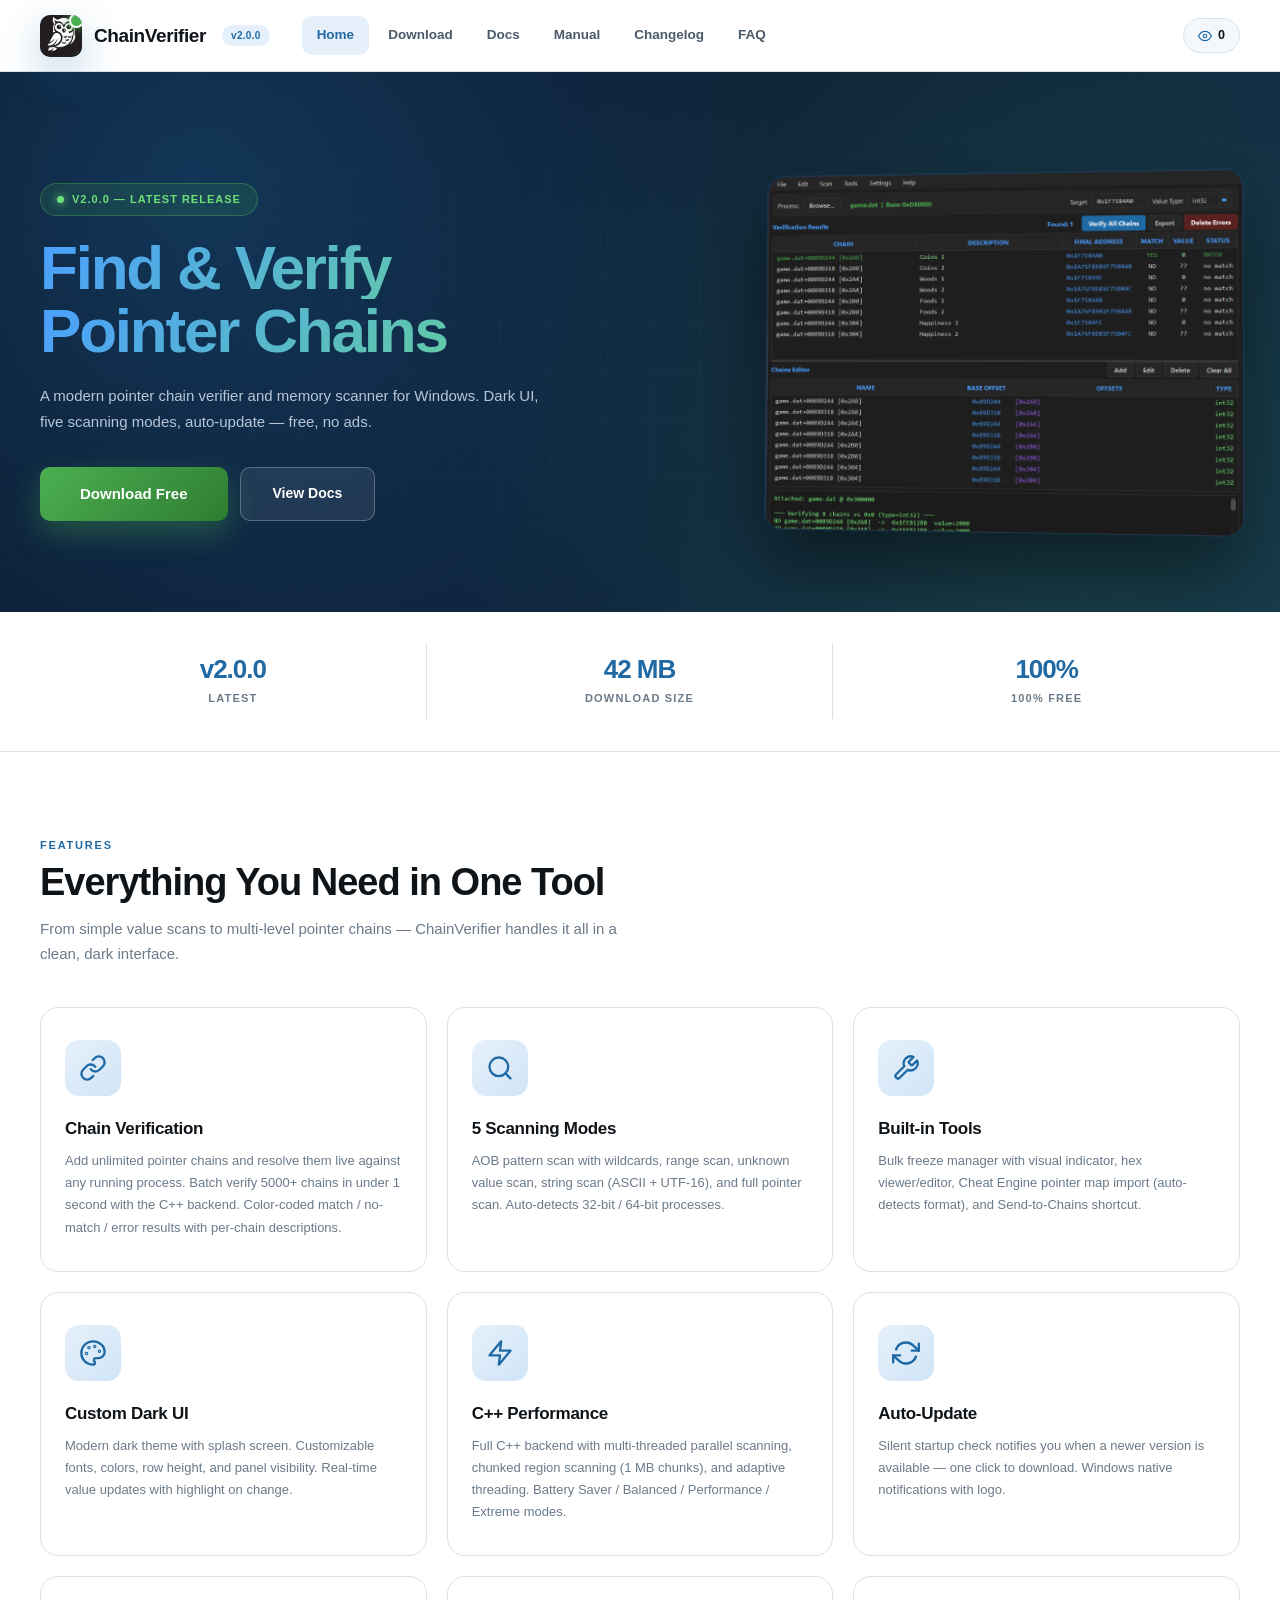
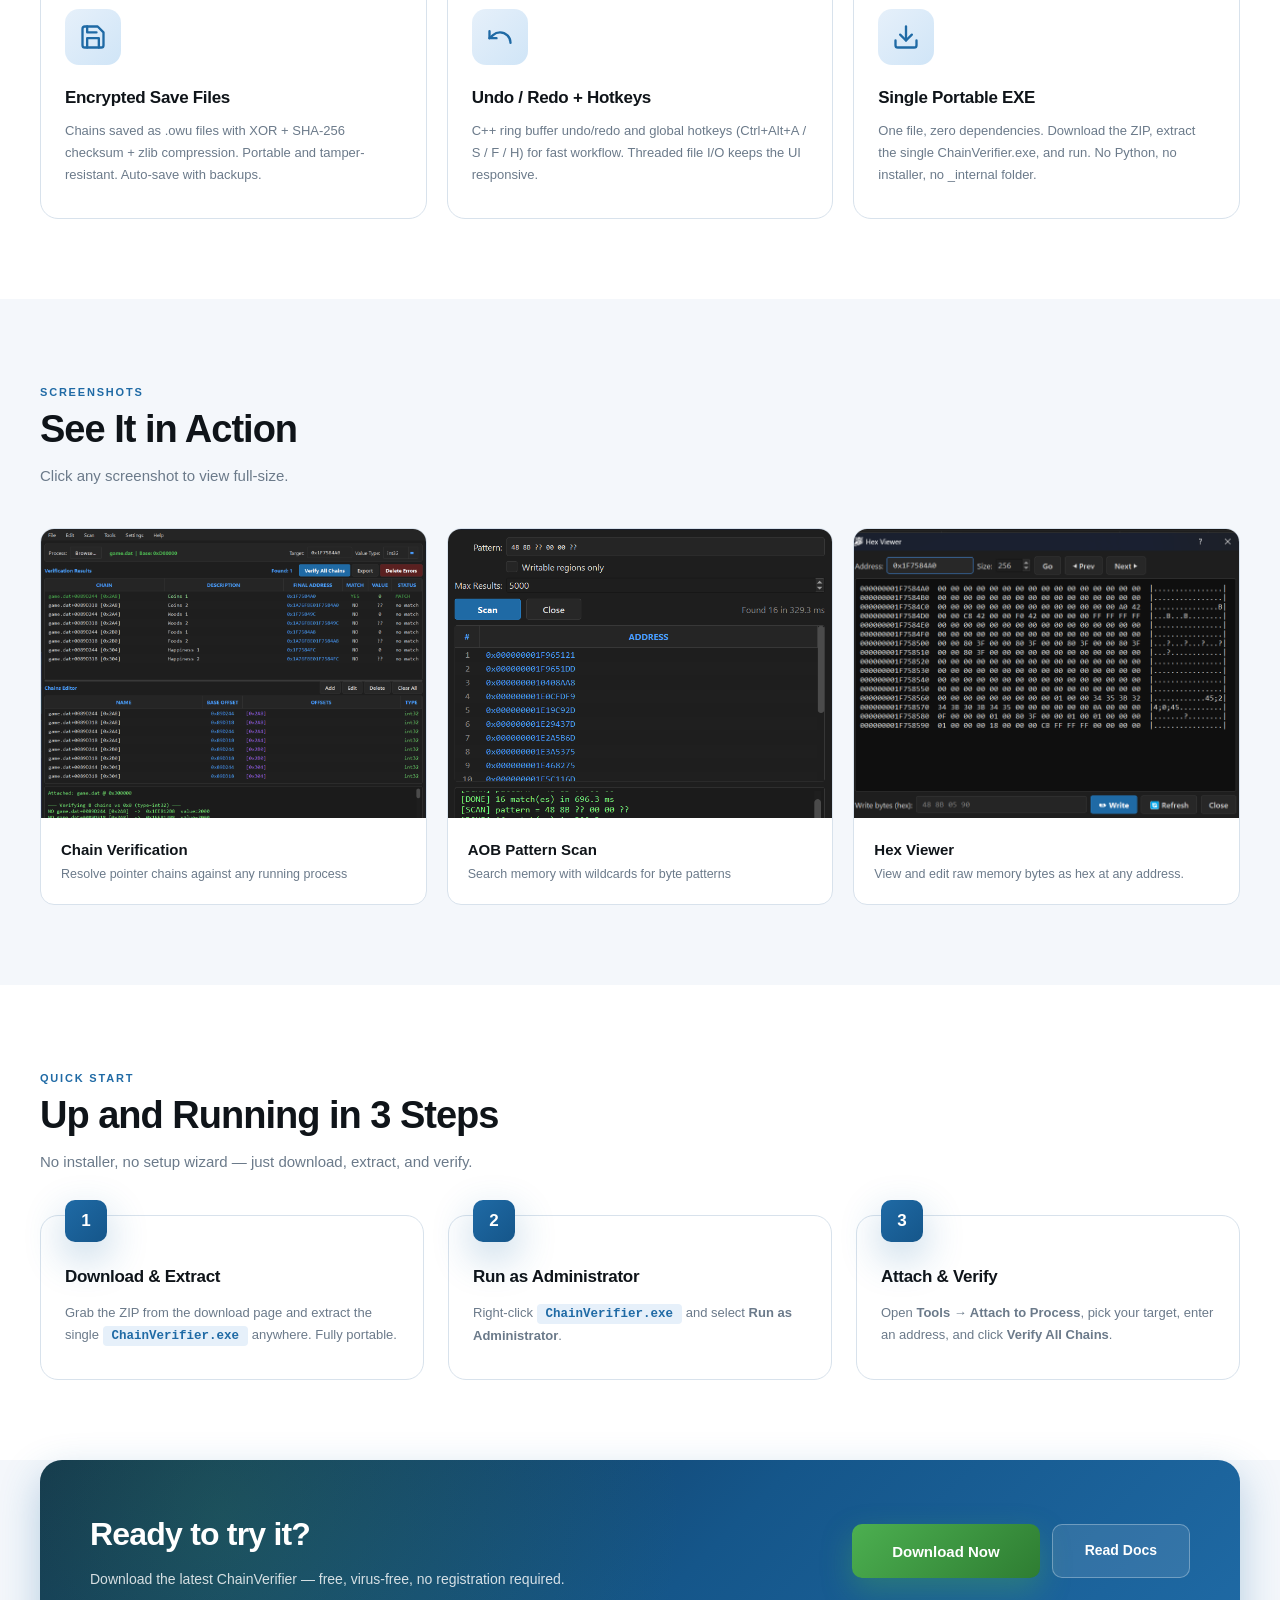
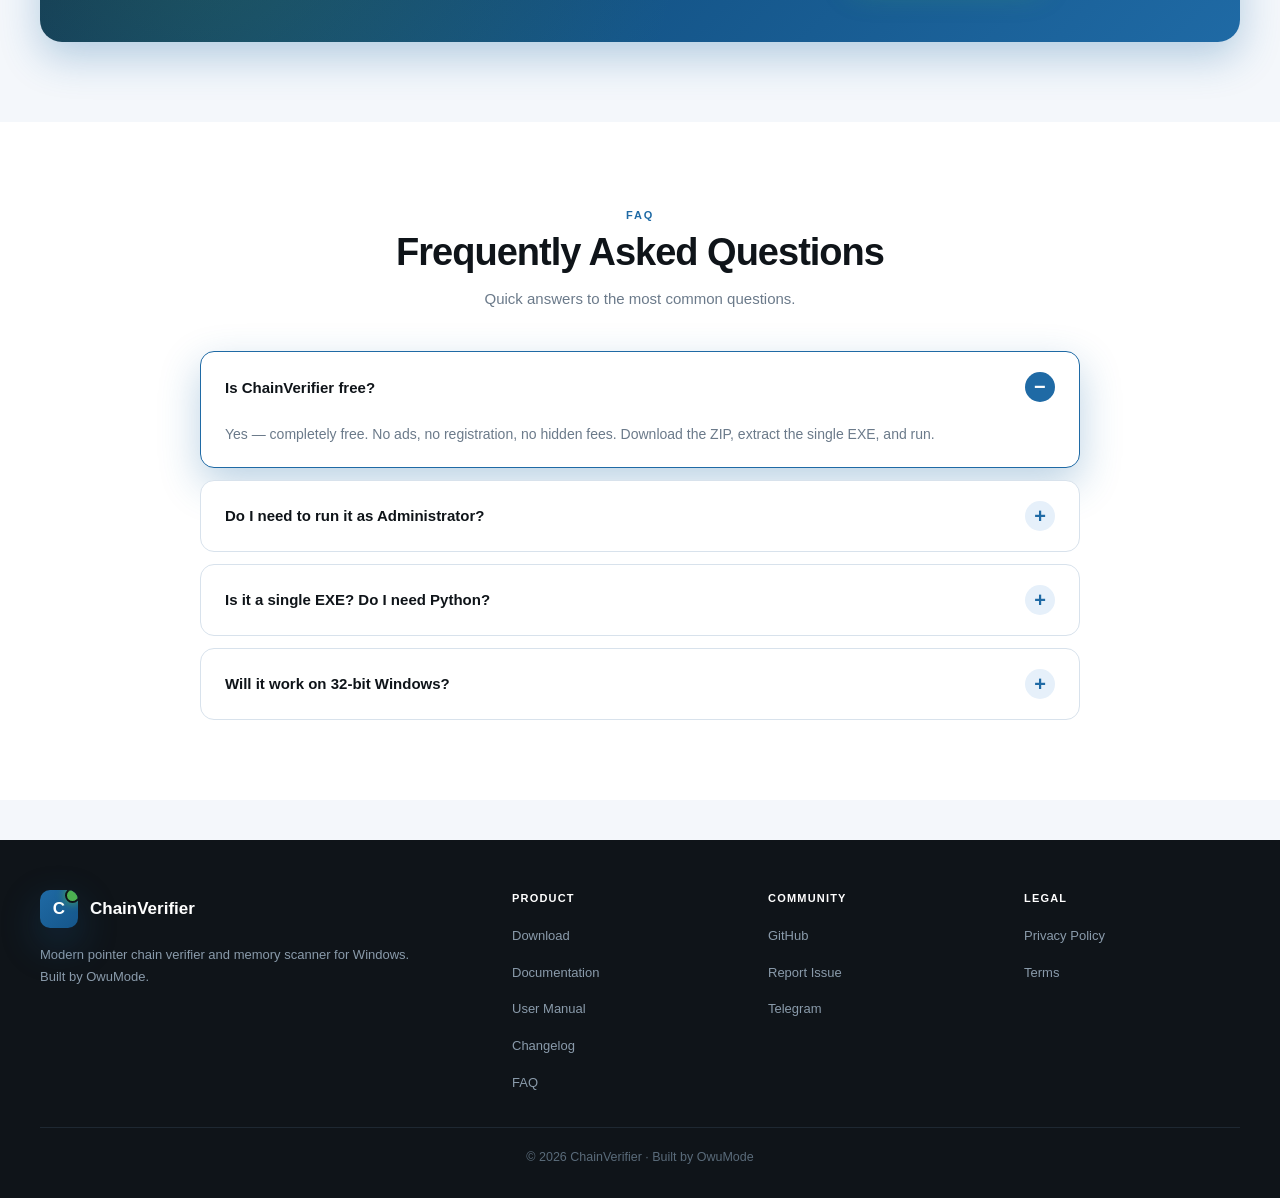
==== commit 0eaf51ac: "Update index.html" ====
--- a/index.html
+++ b/index.html
@@ -41,7 +41,7 @@
         "operatingSystem": "Windows 10, Windows 11",
         "applicationCategory": "UtilitiesApplication",
         "offers": { "@type": "Offer", "price": "0", "priceCurrency": "USD" },
-        "softwareVersion": "1.0.0",
+        "softwareVersion": "2.0.0",
         "description": "Free pointer chain verifier and memory scanner for Windows.",
         "downloadUrl": "https://owumode.store/download/download.html",
         "author": { "@type": "Organization", "name": "OwuMode" }
@@ -56,13 +56,14 @@
             <a href="index.html" class="brand">
                 <span class="brand-logo"><img src="logo.png" alt="ChainVerifier" onerror="this.parentNode.textContent='C';"></span>
                 <span class="brand-name">ChainVerifier</span>
-                <span class="brand-version" id="headerVersion">v1.0.0</span>
+                <span class="brand-version" id="headerVersion">v2.0.0</span>
             </a>
 
             <nav class="nav-menu" id="navMenu">
                 <a href="index.html" class="nav-link active" data-i18n="nav.home">Home</a>
                 <a href="download/download.html" class="nav-link" data-i18n="nav.download">Download</a>
                 <a href="docs/docs.html" class="nav-link" data-i18n="nav.docs">Docs</a>
+                <a href="docs/manual.html" class="nav-link" data-i18n="nav.manual">Manual</a>
                 <a href="changelog/changelog.html" class="nav-link" data-i18n="nav.changelog">Changelog</a>
                 <a href="faq/faq.html" class="nav-link" data-i18n="nav.faq">FAQ</a>
             </nav>
@@ -91,7 +92,7 @@
             <div class="container hero-inner">
 
                 <div class="hero-content">
-                    <span class="hero-label" id="heroLabel" data-i18n="hero.label">v1.0.0 — Latest Release</span>
+                    <span class="hero-label" id="heroLabel" data-i18n="hero.label">v2.0.0 — Latest Release</span>
                     <h1>
                         <span data-i18n="hero.title.line1">Find &amp; Verify</span>
                         <span data-i18n="hero.title.line2">Pointer Chains</span>
@@ -129,11 +130,11 @@
         <section class="stats-bar">
             <div class="container stats-inner">
                 <div class="stat-item">
-                    <div class="stat-value" id="statVersion">v1.0.0</div>
+                    <div class="stat-value" id="statVersion">v2.0.0</div>
                     <div class="stat-label" data-i18n="stat.latest">Latest</div>
                 </div>
                 <div class="stat-item">
-                    <div class="stat-value" id="statSize">44 MB</div>
+                    <div class="stat-value" id="statSize">42 MB</div>
                     <div class="stat-label" data-i18n="stat.size">Download Size</div>
                 </div>
                 <div class="stat-item">
@@ -176,7 +177,7 @@
                     <div class="how-card">
                         <span class="how-number">1</span>
                         <h3>Download &amp; Extract</h3>
-                        <p>Grab the ZIP from the download page and extract it anywhere. ChainVerifier is fully portable.</p>
+                        <p>Grab the ZIP from the download page and extract the single <code data-copy="ChainVerifier.exe">ChainVerifier.exe</code> anywhere. Fully portable.</p>
                     </div>
                     <div class="how-card">
                         <span class="how-number">2</span>
@@ -237,6 +238,7 @@
                     <ul>
                         <li><a href="download/download.html">Download</a></li>
                         <li><a href="docs/docs.html">Documentation</a></li>
+                        <li><a href="docs/manual.html">User Manual</a></li>
                         <li><a href="changelog/changelog.html">Changelog</a></li>
                         <li><a href="faq/faq.html">FAQ</a></li>
                     </ul>
@@ -246,7 +248,7 @@
                     <ul>
                         <li><a href="https://github.com/owuMode/ChainVerifier" target="_blank" rel="noopener">GitHub</a></li>
                         <li><a href="https://github.com/owuMode/ChainVerifier/issues" target="_blank" rel="noopener">Report Issue</a></li>
-                        <li><a href="https://t.me/owumode" target="_blank" rel="noopener">Telegram</a></li>
+                        <li><a href="https://t.me/owumode_chat" target="_blank" rel="noopener">Telegram</a></li>
                     </ul>
                 </div>
                 <div class="footer-col">
--- a/style.css
+++ b/style.css
@@ -1,5 +1,5 @@
 /* =========================================================
-   ChainVerifier — Complete Stylesheet (v3 — Design System)
+   ChainVerifier — Global Stylesheet (v3 — Design System)
    ========================================================= */
 
 /* ═══════════════════════════════════════════════════════════
@@ -133,11 +133,7 @@
     user-select: none;
 }
 
-.btn:focus-visible {
-    outline: 2px solid var(--primary);
-    outline-offset: 3px;
-}
-
+.btn:focus-visible { outline: 2px solid var(--primary); outline-offset: 3px; }
 .btn-sm { height: 40px; padding: 0 var(--space-4); font-size: var(--text-sm); }
 .btn-lg { height: 56px; padding: 0 var(--space-8); font-size: var(--text-md); }
 
@@ -146,20 +142,14 @@
     color: var(--white);
     box-shadow: var(--shadow-glow-blue);
 }
-.btn-primary:hover {
-    transform: translateY(-3px);
-    box-shadow: 0 20px 45px rgba(31, 106, 165, 0.45);
-}
+.btn-primary:hover { transform: translateY(-3px); box-shadow: 0 20px 45px rgba(31, 106, 165, 0.45); }
 
 .btn-success {
     background: linear-gradient(135deg, var(--green) 0%, var(--green-dark) 100%);
     color: var(--white);
     box-shadow: var(--shadow-glow-green);
 }
-.btn-success:hover {
-    transform: translateY(-3px);
-    box-shadow: 0 20px 45px rgba(76, 175, 80, 0.5);
-}
+.btn-success:hover { transform: translateY(-3px); box-shadow: 0 20px 45px rgba(76, 175, 80, 0.5); }
 
 .btn-secondary {
     background: var(--white);
@@ -173,19 +163,10 @@
     transform: translateY(-2px);
 }
 
-.btn-ghost {
-    background: transparent;
-    color: var(--primary);
-    border-color: transparent;
-}
+.btn-ghost { background: transparent; color: var(--primary); border-color: transparent; }
 .btn-ghost:hover { background: var(--primary-light); }
 
-.btn:disabled,
-.btn[disabled] {
-    opacity: 0.5;
-    cursor: not-allowed;
-    transform: none !important;
-}
+.btn:disabled, .btn[disabled] { opacity: 0.5; cursor: not-allowed; transform: none !important; }
 
 .card {
     background: var(--white);
@@ -196,12 +177,7 @@
     position: relative;
 }
 
-.card-hover:hover {
-    transform: translateY(-5px);
-    border-color: var(--primary);
-    box-shadow: var(--shadow-glow-blue);
-}
-
+.card-hover:hover { transform: translateY(-5px); border-color: var(--primary); box-shadow: var(--shadow-glow-blue); }
 .card-elevated { box-shadow: var(--shadow); }
 
 .chip {
@@ -222,16 +198,8 @@
 .chip-yellow { background: var(--yellow); color: var(--black); }
 .chip-green  { background: var(--green-light); color: var(--green); }
 
-.section-header {
-    margin-bottom: var(--space-8);
-    max-width: 720px;
-}
-
-.section-header.centered {
-    text-align: center;
-    margin-left: auto;
-    margin-right: auto;
-}
+.section-header { margin-bottom: var(--space-8); max-width: 720px; }
+.section-header.centered { text-align: center; margin-left: auto; margin-right: auto; }
 
 .section-label {
     display: inline-block;
@@ -252,18 +220,8 @@
     margin-bottom: var(--space-3);
 }
 
-.section-desc {
-    color: var(--muted);
-    font-size: var(--text-md);
-    line-height: 1.7;
-    max-width: 620px;
-}
-
-.section-header.centered .section-desc {
-    margin-left: auto;
-    margin-right: auto;
-}
-
+.section-desc { color: var(--muted); font-size: var(--text-md); line-height: 1.7; max-width: 620px; }
+.section-header.centered .section-desc { margin-left: auto; margin-right: auto; }
 .section { padding: var(--space-12) 0; }
 .section-alt { background: var(--white); }
 
@@ -283,19 +241,9 @@
     z-index: 1000;
 }
 
-.header-inner {
-    height: 100%;
-    display: flex;
-    align-items: center;
-    gap: var(--space-6);
-}
-
-.brand {
-    display: flex;
-    align-items: center;
-    gap: var(--space-3);
-    flex-shrink: 0;
-}
+.header-inner { height: 100%; display: flex; align-items: center; gap: var(--space-6); }
+
+.brand { display: flex; align-items: center; gap: var(--space-3); flex-shrink: 0; }
 
 .brand-logo {
     width: 42px;
@@ -313,11 +261,7 @@
     overflow: hidden;
 }
 
-.brand-logo img {
-    width: 100%; height: 100%;
-    object-fit: cover;
-    border-radius: var(--radius-md);
-}
+.brand-logo img { width: 100%; height: 100%; object-fit: cover; border-radius: var(--radius-md); }
 
 .brand-logo::after {
     content: "";
@@ -331,12 +275,7 @@
     z-index: 2;
 }
 
-.brand-name {
-    color: var(--black);
-    font-size: 19px;
-    font-weight: var(--fw-black);
-    letter-spacing: -0.4px;
-}
+.brand-name { color: var(--black); font-size: 19px; font-weight: var(--fw-black); letter-spacing: -0.4px; }
 
 .brand-version {
     display: inline-block;
@@ -350,12 +289,7 @@
     letter-spacing: 0.3px;
 }
 
-.nav-menu {
-    display: flex;
-    align-items: center;
-    gap: var(--space-1);
-    margin-left: var(--space-2);
-}
+.nav-menu { display: flex; align-items: center; gap: var(--space-1); margin-left: var(--space-2); }
 
 .nav-link {
     padding: 9px 15px;
@@ -367,16 +301,8 @@
     position: relative;
 }
 
-.nav-link:hover {
-    color: var(--primary);
-    background: var(--primary-light);
-}
-
-.nav-link.active {
-    color: var(--primary);
-    background: var(--primary-light);
-    font-weight: var(--fw-extrabold);
-}
+.nav-link:hover { color: var(--primary); background: var(--primary-light); }
+.nav-link.active { color: var(--primary); background: var(--primary-light); font-weight: var(--fw-extrabold); }
 
 .visitor-counter {
     margin-left: auto;
@@ -394,16 +320,8 @@
     transition: all var(--t-fast);
 }
 
-.visitor-counter:hover {
-    border-color: var(--primary);
-    background: var(--primary-light);
-}
-
-.visitor-icon {
-    display: inline-flex;
-    align-items: center;
-    color: var(--primary);
-}
+.visitor-counter:hover { border-color: var(--primary); background: var(--primary-light); }
+.visitor-icon { display: inline-flex; align-items: center; color: var(--primary); }
 
 .mobile-menu-btn {
     display: none;
@@ -419,19 +337,8 @@
     transition: all var(--t-fast);
 }
 
-.mobile-menu-btn:hover {
-    border-color: var(--primary);
-    background: var(--primary-light);
-}
-
-.mobile-menu-btn span {
-    display: block;
-    width: 20px;
-    height: 2px;
-    background: var(--text);
-    border-radius: 5px;
-    transition: all var(--t-fast);
-}
+.mobile-menu-btn:hover { border-color: var(--primary); background: var(--primary-light); }
+.mobile-menu-btn span { display: block; width: 20px; height: 2px; background: var(--text); border-radius: 5px; transition: all var(--t-fast); }
 
 /* ═══════════════════════════════════════════════════════════
    4. HERO
@@ -523,19 +430,9 @@
             background-clip: text;
 }
 
-.hero p {
-    max-width: 500px;
-    color: #b8c6d8;
-    font-size: var(--text-md);
-    line-height: 1.75;
-    margin-bottom: var(--space-7);
-}
-
-.hero-actions {
-    display: flex;
-    gap: var(--space-3);
-    flex-wrap: wrap;
-}
+.hero p { max-width: 500px; color: #b8c6d8; font-size: var(--text-md); line-height: 1.75; margin-bottom: var(--space-7); }
+
+.hero-actions { display: flex; gap: var(--space-3); flex-wrap: wrap; }
 
 .hero-btn {
     display: inline-flex;
@@ -554,10 +451,7 @@
     border: none;
 }
 
-.hero-btn:hover {
-    transform: translateY(-3px);
-    box-shadow: 0 20px 45px rgba(76, 175, 80, 0.5);
-}
+.hero-btn:hover { transform: translateY(-3px); box-shadow: 0 20px 45px rgba(76, 175, 80, 0.5); }
 
 .hero-btn-secondary {
     display: inline-flex;
@@ -575,18 +469,9 @@
     transition: all var(--t-fast);
 }
 
-.hero-btn-secondary:hover {
-    background: rgba(255, 255, 255, 0.15);
-    border-color: rgba(255, 255, 255, 0.5);
-    transform: translateY(-2px);
-}
-
-.hero-shot-wrap {
-    display: flex;
-    align-items: center;
-    justify-content: center;
-    position: relative;
-}
+.hero-btn-secondary:hover { background: rgba(255, 255, 255, 0.15); border-color: rgba(255, 255, 255, 0.5); transform: translateY(-2px); }
+
+.hero-shot-wrap { display: flex; align-items: center; justify-content: center; position: relative; }
 
 .hero-shot {
     width: 100%;
@@ -603,16 +488,8 @@
     cursor: zoom-in;
 }
 
-.hero-shot:hover {
-    transform: perspective(1200px) rotateY(-2deg) rotateX(0deg);
-}
-
-.hero-shot img {
-    width: 100%;
-    height: 100%;
-    object-fit: cover;
-    display: block;
-}
+.hero-shot:hover { transform: perspective(1200px) rotateY(-2deg) rotateX(0deg); }
+.hero-shot img { width: 100%; height: 100%; object-fit: cover; display: block; }
 
 .hero-shot-fallback {
     position: absolute;
@@ -660,55 +537,21 @@
 .hsf-cell.v { color: #ffcc00; }
 
 /* ═══════════════════════════════════════════════════════════
-   5. STATS BAR (3-column, no Downloads)
-   ═══════════════════════════════════════════════════════════ */
-
-.stats-bar {
-    background: var(--white);
-    border-bottom: 1px solid var(--border);
-    padding: var(--space-7) 0;
-}
-
-.stats-inner {
-    display: grid;
-    grid-template-columns: repeat(3, 1fr);
-    gap: var(--space-5);
-}
-
-.stat-item {
-    text-align: center;
-    padding: var(--space-3);
-    border-right: 1px solid var(--border);
-}
-
+   5. STATS BAR
+   ═══════════════════════════════════════════════════════════ */
+
+.stats-bar { background: var(--white); border-bottom: 1px solid var(--border); padding: var(--space-7) 0; }
+.stats-inner { display: grid; grid-template-columns: repeat(3, 1fr); gap: var(--space-5); }
+.stat-item { text-align: center; padding: var(--space-3); border-right: 1px solid var(--border); }
 .stat-item:last-child { border-right: none; }
-
-.stat-value {
-    font-size: var(--text-2xl);
-    font-weight: var(--fw-black);
-    color: var(--primary);
-    letter-spacing: -1px;
-    line-height: 1;
-    margin-bottom: var(--space-2);
-}
-
-.stat-label {
-    color: var(--muted);
-    font-size: var(--text-xs);
-    font-weight: var(--fw-black);
-    letter-spacing: 1.2px;
-    text-transform: uppercase;
-}
+.stat-value { font-size: var(--text-2xl); font-weight: var(--fw-black); color: var(--primary); letter-spacing: -1px; line-height: 1; margin-bottom: var(--space-2); }
+.stat-label { color: var(--muted); font-size: var(--text-xs); font-weight: var(--fw-black); letter-spacing: 1.2px; text-transform: uppercase; }
 
 /* ═══════════════════════════════════════════════════════════
    6. FEATURE CARDS
    ═══════════════════════════════════════════════════════════ */
 
-.features-grid {
-    display: grid;
-    grid-template-columns: repeat(3, 1fr);
-    gap: var(--space-5);
-}
+.features-grid { display: grid; grid-template-columns: repeat(3, 1fr); gap: var(--space-5); }
 
 .feature-card {
     padding: var(--space-7) var(--space-6);
@@ -723,8 +566,7 @@
 .feature-card::before {
     content: "";
     position: absolute;
-    top: 0;
-    left: 0;
+    top: 0; left: 0;
     width: 100%;
     height: 3px;
     background: linear-gradient(90deg, var(--primary) 0%, var(--green) 100%);
@@ -733,12 +575,7 @@
     transition: transform var(--t-slow);
 }
 
-.feature-card:hover {
-    transform: translateY(-6px);
-    box-shadow: var(--shadow-glow-blue);
-    border-color: var(--primary);
-}
-
+.feature-card:hover { transform: translateY(-6px); box-shadow: var(--shadow-glow-blue); border-color: var(--primary); }
 .feature-card:hover::before { transform: scaleX(1); }
 
 .feature-icon {
@@ -755,43 +592,16 @@
     color: var(--primary);
 }
 
-.feature-icon svg {
-    width: 28px;
-    height: 28px;
-    stroke: currentColor;
-    fill: none;
-    stroke-width: 2;
-    stroke-linecap: round;
-    stroke-linejoin: round;
-}
-
-.feature-card:hover .feature-icon {
-    transform: scale(1.1) rotate(-4deg);
-}
-
-.feature-card h3 {
-    color: var(--black);
-    font-size: var(--text-lg);
-    font-weight: var(--fw-black);
-    margin-bottom: var(--space-2);
-    letter-spacing: -0.3px;
-}
-
-.feature-card p {
-    color: var(--muted);
-    font-size: 13px;
-    line-height: 1.7;
-}
+.feature-icon svg { width: 28px; height: 28px; stroke: currentColor; fill: none; stroke-width: 2; stroke-linecap: round; stroke-linejoin: round; }
+.feature-card:hover .feature-icon { transform: scale(1.1) rotate(-4deg); }
+.feature-card h3 { color: var(--black); font-size: var(--text-lg); font-weight: var(--fw-black); margin-bottom: var(--space-2); letter-spacing: -0.3px; }
+.feature-card p { color: var(--muted); font-size: 13px; line-height: 1.7; }
 
 /* ═══════════════════════════════════════════════════════════
    7. SCREENSHOTS
    ═══════════════════════════════════════════════════════════ */
 
-.screenshots-grid {
-    display: grid;
-    grid-template-columns: repeat(3, 1fr);
-    gap: var(--space-5);
-}
+.screenshots-grid { display: grid; grid-template-columns: repeat(3, 1fr); gap: var(--space-5); }
 
 .shot-card {
     background: var(--white);
@@ -801,31 +611,11 @@
     transition: all var(--t-base);
 }
 
-.shot-card:hover {
-    transform: translateY(-5px);
-    box-shadow: var(--shadow-glow-blue);
-    border-color: var(--primary);
-}
-
-.shot-img-wrap {
-    width: 100%;
-    aspect-ratio: 4 / 3;
-    background: #0d1825;
-    overflow: hidden;
-    position: relative;
-    cursor: zoom-in;
-}
-
-.shot-img-wrap img {
-    width: 100%;
-    height: 100%;
-    object-fit: cover;
-    transition: transform var(--t-slow);
-}
-
-.shot-card:hover .shot-img-wrap img {
-    transform: scale(1.05);
-}
+.shot-card:hover { transform: translateY(-5px); box-shadow: var(--shadow-glow-blue); border-color: var(--primary); }
+
+.shot-img-wrap { width: 100%; aspect-ratio: 4 / 3; background: #0d1825; overflow: hidden; position: relative; cursor: zoom-in; }
+.shot-img-wrap img { width: 100%; height: 100%; object-fit: cover; transition: transform var(--t-slow); }
+.shot-card:hover .shot-img-wrap img { transform: scale(1.05); }
 
 .shot-img-fallback {
     position: absolute;
@@ -840,29 +630,14 @@
 }
 
 .shot-info { padding: var(--space-5); }
-
-.shot-info h3 {
-    color: var(--black);
-    font-size: var(--text-md);
-    font-weight: var(--fw-black);
-    margin-bottom: var(--space-1);
-}
-
-.shot-info p {
-    color: var(--muted);
-    font-size: var(--text-sm);
-    line-height: 1.55;
-}
+.shot-info h3 { color: var(--black); font-size: var(--text-md); font-weight: var(--fw-black); margin-bottom: var(--space-1); }
+.shot-info p { color: var(--muted); font-size: var(--text-sm); line-height: 1.55; }
 
 /* ═══════════════════════════════════════════════════════════
    8. HOW IT WORKS
    ═══════════════════════════════════════════════════════════ */
 
-.how-grid {
-    display: grid;
-    grid-template-columns: repeat(3, 1fr);
-    gap: var(--space-6);
-}
+.how-grid { display: grid; grid-template-columns: repeat(3, 1fr); gap: var(--space-6); }
 
 .how-card {
     padding: var(--space-8) var(--space-6) var(--space-7);
@@ -873,11 +648,7 @@
     transition: all var(--t-base);
 }
 
-.how-card:hover {
-    transform: translateY(-6px);
-    box-shadow: var(--shadow-lg);
-    border-color: var(--primary);
-}
+.how-card:hover { transform: translateY(-6px); box-shadow: var(--shadow-lg); border-color: var(--primary); }
 
 .how-number {
     position: absolute;
@@ -896,29 +667,9 @@
     box-shadow: var(--shadow-glow-blue);
 }
 
-.how-card h3 {
-    color: var(--black);
-    font-size: var(--text-lg);
-    font-weight: var(--fw-black);
-    margin: var(--space-2) 0 var(--space-3);
-    letter-spacing: -0.3px;
-}
-
-.how-card p {
-    color: var(--muted);
-    font-size: 13px;
-    line-height: 1.7;
-}
-
-.how-card code {
-    padding: 3px 9px;
-    background: var(--primary-light);
-    color: var(--primary);
-    border-radius: var(--radius-xs);
-    font-family: 'JetBrains Mono', Consolas, monospace;
-    font-size: var(--text-sm);
-    font-weight: var(--fw-semibold);
-}
+.how-card h3 { color: var(--black); font-size: var(--text-lg); font-weight: var(--fw-black); margin: var(--space-2) 0 var(--space-3); letter-spacing: -0.3px; }
+.how-card p { color: var(--muted); font-size: 13px; line-height: 1.7; }
+.how-card code { padding: 3px 9px; background: var(--primary-light); color: var(--primary); border-radius: var(--radius-xs); font-family: 'JetBrains Mono', Consolas, monospace; font-size: var(--text-sm); font-weight: var(--fw-semibold); }
 
 /* ═══════════════════════════════════════════════════════════
    9. CTA CARD
@@ -940,41 +691,11 @@
     flex-wrap: wrap;
 }
 
-.cta-card::before {
-    content: "";
-    position: absolute;
-    inset: 0;
-    background-image: radial-gradient(circle at 15% 30%, rgba(76, 175, 80, 0.2) 0%, transparent 45%);
-    pointer-events: none;
-}
-
-.cta-left {
-    position: relative;
-    z-index: 2;
-    flex: 1;
-    min-width: 260px;
-}
-
-.cta-left h2 {
-    font-size: clamp(24px, 3vw, 32px);
-    font-weight: var(--fw-black);
-    letter-spacing: -0.8px;
-    margin-bottom: var(--space-2);
-}
-
-.cta-left p {
-    color: rgba(255, 255, 255, 0.82);
-    font-size: var(--text-base);
-    line-height: 1.7;
-}
-
-.cta-right {
-    position: relative;
-    z-index: 2;
-    display: flex;
-    gap: var(--space-3);
-    flex-wrap: wrap;
-}
+.cta-card::before { content: ""; position: absolute; inset: 0; background-image: radial-gradient(circle at 15% 30%, rgba(76, 175, 80, 0.2) 0%, transparent 45%); pointer-events: none; }
+.cta-left { position: relative; z-index: 2; flex: 1; min-width: 260px; }
+.cta-left h2 { font-size: clamp(24px, 3vw, 32px); font-weight: var(--fw-black); letter-spacing: -0.8px; margin-bottom: var(--space-2); }
+.cta-left p { color: rgba(255, 255, 255, 0.82); font-size: var(--text-base); line-height: 1.7; }
+.cta-right { position: relative; z-index: 2; display: flex; gap: var(--space-3); flex-wrap: wrap; }
 
 .cta-btn {
     display: inline-flex;
@@ -992,10 +713,7 @@
     box-shadow: 0 12px 30px rgba(76, 175, 80, 0.35);
 }
 
-.cta-btn:hover {
-    transform: translateY(-3px);
-    box-shadow: 0 20px 45px rgba(76, 175, 80, 0.5);
-}
+.cta-btn:hover { transform: translateY(-3px); box-shadow: 0 20px 45px rgba(76, 175, 80, 0.5); }
 
 .cta-btn-secondary {
     display: inline-flex;
@@ -1012,35 +730,16 @@
     transition: all var(--t-fast);
 }
 
-.cta-btn-secondary:hover {
-    background: rgba(255, 255, 255, 0.2);
-    border-color: rgba(255, 255, 255, 0.5);
-}
+.cta-btn-secondary:hover { background: rgba(255, 255, 255, 0.2); border-color: rgba(255, 255, 255, 0.5); }
 
 /* ═══════════════════════════════════════════════════════════
    10. FAQ
    ═══════════════════════════════════════════════════════════ */
 
-.faq-grid {
-    display: grid;
-    grid-template-columns: 1fr;
-    gap: var(--space-3);
-    max-width: 880px;
-    margin: 0 auto;
-}
-
-.faq-item {
-    background: var(--white);
-    border: 1px solid var(--border);
-    border-radius: var(--radius-lg);
-    overflow: hidden;
-    transition: all var(--t-fast);
-}
-
-.faq-item[open] {
-    border-color: var(--primary);
-    box-shadow: var(--shadow-glow-blue);
-}
+.faq-grid { display: grid; grid-template-columns: 1fr; gap: var(--space-3); max-width: 880px; margin: 0 auto; }
+
+.faq-item { background: var(--white); border: 1px solid var(--border); border-radius: var(--radius-lg); overflow: hidden; transition: all var(--t-fast); }
+.faq-item[open] { border-color: var(--primary); box-shadow: var(--shadow-glow-blue); }
 
 .faq-item summary {
     padding: var(--space-5) var(--space-6);
@@ -1077,1142 +776,11 @@
     flex-shrink: 0;
 }
 
-.faq-item[open] summary::after {
-    content: "\2212";
-    transform: rotate(180deg);
-    background: var(--primary);
-    color: var(--white);
-}
-
-.faq-item .faq-body {
-    padding: 0 var(--space-6) var(--space-5);
-    color: var(--muted);
-    font-size: var(--text-base);
-    line-height: 1.75;
-}
-
-/* ═══════════════════════════════════════════════════════════
-   11. DOCS PAGE
-   ═══════════════════════════════════════════════════════════ */
-
-.docs-layout {
-    display: grid;
-    grid-template-columns: 240px 1fr;
-    gap: var(--space-8);
-    align-items: start;
-}
-
-.docs-sidebar {
-    position: sticky;
-    top: 96px;
-    background: var(--white);
-    border: 1px solid var(--border);
-    border-radius: var(--radius-lg);
-    padding: var(--space-5);
-}
-
-.docs-sidebar h4 {
-    color: var(--primary);
-    font-size: var(--text-xs);
-    font-weight: var(--fw-black);
-    letter-spacing: 1.5px;
-    text-transform: uppercase;
-    margin-bottom: var(--space-3);
-    padding-bottom: var(--space-3);
-    border-bottom: 1px solid var(--border);
-}
-
-.docs-sidebar ul {
-    list-style: none;
-    display: flex;
-    flex-direction: column;
-    gap: var(--space-1);
-}
-
-.docs-sidebar a {
-    display: block;
-    padding: var(--space-2) var(--space-3);
-    color: var(--text);
-    border-radius: var(--radius-md);
-    font-size: var(--text-sm);
-    font-weight: var(--fw-bold);
-    transition: all var(--t-fast);
-}
-
-.docs-sidebar a:hover {
-    background: var(--primary-light);
-    color: var(--primary);
-    transform: translateX(3px);
-}
-
-.docs-content {
-    background: var(--white);
-    border: 1px solid var(--border);
-    border-radius: var(--radius-lg);
-    padding: var(--space-9);
-}
-
-.docs-content section {
-    padding-bottom: var(--space-8);
-    margin-bottom: var(--space-8);
-    border-bottom: 1px solid var(--border);
-}
-
-.docs-content section:last-child {
-    border-bottom: none;
-    padding-bottom: 0;
-    margin-bottom: 0;
-}
-
-.docs-content h1 {
-    color: var(--black);
-    font-size: var(--text-3xl);
-    font-weight: var(--fw-black);
-    letter-spacing: -0.8px;
-    margin-bottom: var(--space-3);
-}
-
-.docs-content h2 {
-    color: var(--black);
-    font-size: var(--text-2xl);
-    font-weight: var(--fw-black);
-    letter-spacing: -0.5px;
-    margin: 0 0 var(--space-4);
-    display: flex;
-    align-items: center;
-    gap: var(--space-3);
-}
-
-.docs-content h3 {
-    color: var(--black);
-    font-size: var(--text-lg);
-    font-weight: var(--fw-black);
-    margin: var(--space-6) 0 var(--space-3);
-}
-
-.docs-content p {
-    color: var(--text);
-    font-size: var(--text-base);
-    line-height: 1.8;
-    margin-bottom: var(--space-4);
-}
-
-.docs-content ul,
-.docs-content ol {
-    padding-left: var(--space-6);
-    color: var(--text);
-    font-size: var(--text-base);
-    line-height: 1.85;
-    margin-bottom: var(--space-4);
-}
-
-.docs-content li { margin-bottom: var(--space-1); }
-
-.docs-content code {
-    padding: 3px 9px;
-    background: var(--primary-light);
-    color: var(--primary);
-    border-radius: var(--radius-xs);
-    font-family: 'JetBrains Mono', Consolas, monospace;
-    font-size: 13px;
-    font-weight: var(--fw-semibold);
-    cursor: pointer;
-}
-
-.docs-content pre {
-    background: #0d1825;
-    color: #a8b8cc;
-    padding: var(--space-5) var(--space-6);
-    border-radius: var(--radius-md);
-    overflow-x: auto;
-    font-family: 'JetBrains Mono', Consolas, monospace;
-    font-size: 13px;
-    line-height: 1.7;
-    margin-bottom: var(--space-4);
-    position: relative;
-}
-
-.docs-content pre code {
-    background: transparent;
-    color: inherit;
-    padding: 0;
-    cursor: text;
-}
-
-.docs-content .info-box {
-    padding: var(--space-4) var(--space-5);
-    background: var(--primary-light);
-    border-left: 4px solid var(--primary);
-    border-radius: var(--radius-md);
-    margin: var(--space-4) 0;
-    color: var(--text);
-    font-size: var(--text-base);
-    line-height: 1.75;
-}
-
-.docs-content .warn-box {
-    padding: var(--space-4) var(--space-5);
-    background: #fff8e1;
-    border-left: 4px solid var(--yellow);
-    border-radius: var(--radius-md);
-    margin: var(--space-4) 0;
-    color: #7a5a00;
-    font-size: var(--text-base);
-    line-height: 1.75;
-}
-
-/* ═══════════════════════════════════════════════════════════
-   12. DOWNLOAD PAGE
-   ═══════════════════════════════════════════════════════════ */
-
-.dl-page { background: var(--bg); }
-
-.dl-hero-section {
-    position: relative;
-    overflow: hidden;
-    padding: var(--space-9) 0 var(--space-12);
-    background: linear-gradient(135deg, #0a1628 0%, #0d2038 50%, #0f2d4d 100%);
-    color: #fff;
-}
-
-.dl-hero-bg-grid {
-    position: absolute;
-    inset: 0;
-    background-image:
-        linear-gradient(rgba(255, 255, 255, 0.03) 1px, transparent 1px),
-        linear-gradient(90deg, rgba(255, 255, 255, 0.03) 1px, transparent 1px);
-    background-size: 48px 48px;
-    -webkit-mask-image: radial-gradient(ellipse at center, black 20%, transparent 80%);
-            mask-image: radial-gradient(ellipse at center, black 20%, transparent 80%);
-    pointer-events: none;
-}
-
-.dl-hero-inner {
-    position: relative;
-    z-index: 2;
-    text-align: center;
-    max-width: 820px;
-    margin: 0 auto;
-}
-
-.dl-hero-tag {
-    display: inline-flex;
-    align-items: center;
-    gap: var(--space-2);
-    padding: 7px 16px;
-    background: rgba(76, 175, 80, 0.14);
-    border: 1px solid rgba(76, 175, 80, 0.4);
-    color: #6ee07a;
-    border-radius: var(--radius-full);
-    font-size: var(--text-xs);
-    font-weight: var(--fw-black);
-    letter-spacing: 0.8px;
-    text-transform: uppercase;
-    margin-bottom: var(--space-5);
-}
-
-.dl-hero-tag-dot {
-    width: 7px;
-    height: 7px;
-    background: #6ee07a;
-    border-radius: 50%;
-    box-shadow: 0 0 8px #6ee07a;
-    animation: pulseDot 2s ease-in-out infinite;
-}
-
-.dl-hero-title {
-    font-size: clamp(30px, 4.5vw, 48px);
-    font-weight: var(--fw-black);
-    letter-spacing: -1.6px;
-    line-height: 1.1;
-    margin-bottom: var(--space-4);
-}
-
-.dl-hero-desc {
-    color: #b8c6d8;
-    font-size: var(--text-md);
-    line-height: 1.65;
-    max-width: 560px;
-    margin: 0 auto var(--space-5);
-}
-
-.dl-hero-meta {
-    display: flex;
-    gap: var(--space-2);
-    justify-content: center;
-    flex-wrap: wrap;
-}
-
-.dl-meta-chip {
-    display: inline-flex;
-    align-items: center;
-    gap: 5px;
-    padding: 7px 15px;
-    background: rgba(255, 255, 255, 0.08);
-    border: 1px solid rgba(255, 255, 255, 0.15);
-    border-radius: var(--radius-full);
-    font-size: var(--text-sm);
-    font-weight: var(--fw-bold);
-    color: #d8e8f8;
-    transition: all var(--t-fast);
-}
-
-.dl-meta-chip:hover {
-    background: rgba(255, 255, 255, 0.14);
-    border-color: rgba(255, 255, 255, 0.3);
-}
-
-.dl-meta-chip b { color: #fff; }
-
-.dl-meta-chip-green {
-    background: rgba(76, 175, 80, 0.15);
-    border-color: rgba(76, 175, 80, 0.4);
-    color: #6ee07a;
-}
-
-.dl-primary-section {
-    padding: 0 0 var(--space-7);
-    margin-top: -50px;
-    position: relative;
-    z-index: 3;
-}
-
-.dl-latest-card {
-    display: grid;
-    grid-template-columns: 1fr 280px;
-    gap: var(--space-7);
-    padding: var(--space-9);
-    background: #fff;
-    border: 1px solid var(--border);
-    border-radius: var(--radius-2xl);
-    box-shadow: var(--shadow-xl);
-    position: relative;
-    overflow: hidden;
-}
-
-.dl-latest-card::before {
-    content: "";
-    position: absolute;
-    top: 0; left: 0; right: 0;
-    height: 4px;
-    background: linear-gradient(90deg, var(--primary) 0%, var(--green) 100%);
-}
-
-.dl-latest-left { min-width: 0; }
-
-.dl-latest-badge {
-    display: inline-flex;
-    align-items: center;
-    gap: var(--space-1);
-    padding: 6px 15px;
-    background: linear-gradient(135deg, #fff3c4 0%, #ffe98a 100%);
-    color: #7a5a00;
-    border-radius: var(--radius-full);
-    font-size: 10.5px;
-    font-weight: var(--fw-black);
-    letter-spacing: 0.8px;
-    text-transform: uppercase;
-    margin-bottom: var(--space-3);
-    border: 1px solid #f0d97a;
-}
-
-.dl-latest-version {
-    font-size: clamp(28px, 3.5vw, 40px);
-    font-weight: var(--fw-black);
-    letter-spacing: -1.4px;
-    color: var(--black);
-    line-height: 1;
-    margin-bottom: var(--space-4);
-}
-
-.dl-latest-info-row {
-    display: flex;
-    align-items: center;
-    gap: var(--space-3);
-    flex-wrap: wrap;
-    color: var(--muted);
-    font-size: 13px;
-    font-weight: var(--fw-bold);
-    margin-bottom: var(--space-5);
-}
-
-.dl-info-item {
-    display: inline-flex;
-    align-items: center;
-    gap: 5px;
-}
-
-.dl-info-dot { color: #cbd5e1; }
-
-.dl-latest-file {
-    display: flex;
-    align-items: center;
-    gap: var(--space-2);
-    padding: var(--space-3) var(--space-4);
-    background: var(--bg);
-    border: 1px solid var(--border);
-    border-radius: var(--radius-md);
-    font-size: var(--text-sm);
-    margin-bottom: var(--space-4);
-    flex-wrap: wrap;
-}
-
-.dl-file-label {
-    color: var(--muted);
-    font-weight: var(--fw-black);
-    font-size: var(--text-xs);
-    letter-spacing: 0.5px;
-    text-transform: uppercase;
-}
-
-.dl-latest-file code {
-    font-family: 'JetBrains Mono', Consolas, monospace;
-    color: var(--primary);
-    font-weight: var(--fw-bold);
-    background: transparent;
-    padding: 0;
-    cursor: pointer;
-    word-break: break-all;
-}
-
-.dl-checksum {
-    padding: var(--space-4) var(--space-5);
-    background: var(--bg);
-    border: 1px solid var(--border);
-    border-radius: var(--radius-md);
-}
-
-.dl-checksum-head {
-    display: flex;
-    justify-content: space-between;
-    align-items: center;
-    margin-bottom: var(--space-2);
-    gap: var(--space-3);
-    flex-wrap: wrap;
-}
-
-.dl-checksum-label {
-    font-size: var(--text-xs);
-    font-weight: var(--fw-black);
-    letter-spacing: 1px;
-    text-transform: uppercase;
-    color: var(--muted);
-}
-
-.dl-checksum-copy {
-    padding: 4px 12px;
-    background: var(--white);
-    border: 1px solid var(--border);
-    color: var(--muted);
-    border-radius: var(--radius-sm);
-    font-size: 10.5px;
-    font-weight: var(--fw-black);
-    cursor: pointer;
-    transition: all var(--t-fast);
-}
-
-.dl-checksum-copy:hover {
-    background: var(--primary);
-    color: #fff;
-    border-color: var(--primary);
-}
-
-.dl-checksum-value {
-    font-family: 'JetBrains Mono', Consolas, monospace;
-    font-size: 11.5px;
-    color: var(--text);
-    word-break: break-all;
-    line-height: 1.55;
-}
-
-.dl-latest-right {
-    display: flex;
-    flex-direction: column;
-    gap: var(--space-3);
-    justify-content: center;
-}
-
-.dl-btn-primary {
-    display: flex;
-    align-items: center;
-    gap: var(--space-4);
-    padding: var(--space-5) var(--space-6);
-    background: linear-gradient(135deg, var(--green) 0%, var(--green-dark) 100%);
-    color: #fff;
-    border-radius: var(--radius-lg);
-    text-decoration: none;
-    transition: all var(--t-base);
-    box-shadow: var(--shadow-glow-green);
-    position: relative;
-    overflow: hidden;
-}
-
-.dl-btn-primary:hover {
-    transform: translateY(-3px);
-    box-shadow: 0 22px 50px rgba(76, 175, 80, 0.55);
-}
-
-.dl-btn-icon {
-    font-size: 28px;
-    font-weight: var(--fw-black);
-}
-
-.dl-btn-text {
-    display: flex;
-    flex-direction: column;
-    text-align: left;
-    gap: 2px;
-}
-
-.dl-btn-main {
-    font-size: var(--text-lg);
-    font-weight: var(--fw-black);
-    letter-spacing: 0.2px;
-}
-
-.dl-btn-sub {
-    font-size: var(--text-sm);
-    opacity: 0.9;
-    font-weight: var(--fw-bold);
-}
-
-.dl-btn-secondary {
-    display: flex;
-    align-items: center;
-    justify-content: center;
-    gap: var(--space-2);
-    padding: var(--space-3) var(--space-5);
-    background: var(--bg);
-    color: var(--text);
-    border: 1px solid var(--border);
-    border-radius: var(--radius-md);
-    font-size: 13px;
-    font-weight: var(--fw-black);
-    text-decoration: none;
-    transition: all var(--t-fast);
-}
-
-.dl-btn-secondary:hover {
-    background: var(--primary-light);
-    border-color: var(--primary);
-    color: var(--primary);
-    transform: translateY(-2px);
-}
-
-.dl-btn-secondary-static {
-    cursor: default;
-    background: var(--green-light);
-    border-color: #b8e8c5;
-    color: #1abc4a;
-}
-
-.dl-latest-trust {
-    display: flex;
-    flex-direction: column;
-    gap: 5px;
-    padding: var(--space-3) var(--space-4);
-    background: var(--bg);
-    border-radius: var(--radius-md);
-    font-size: var(--text-xs);
-    font-weight: var(--fw-bold);
-    color: var(--muted);
-}
-
-.dl-latest-trust span::before {
-    content: "\2713";
-    color: var(--green);
-    margin-right: 4px;
-    font-weight: var(--fw-black);
-}
-
-.dl-content-section { padding: 0 0 var(--space-12); }
-
-.dl-layout {
-    display: grid;
-    grid-template-columns: 1fr 340px;
-    gap: var(--space-6);
-    align-items: start;
-}
-
-.dl-main {
-    display: flex;
-    flex-direction: column;
-    gap: var(--space-5);
-}
-
-.dl-sidebar {
-    display: flex;
-    flex-direction: column;
-    gap: var(--space-4);
-    position: sticky;
-    top: 96px;
-}
-
-.dl-panel {
-    background: #fff;
-    border: 1px solid var(--border);
-    border-radius: var(--radius-xl);
-    padding: var(--space-6) var(--space-7);
-    box-shadow: var(--shadow-sm);
-}
-
-.dl-panel-compact { padding: var(--space-5); }
-
-.dl-panel-header {
-    display: flex;
-    align-items: flex-start;
-    justify-content: space-between;
-    gap: var(--space-4);
-    margin-bottom: var(--space-5);
-    padding-bottom: var(--space-4);
-    border-bottom: 1px solid var(--border);
-}
-
-.dl-panel-title {
-    color: var(--black);
-    font-size: var(--text-lg);
-    font-weight: var(--fw-black);
-    letter-spacing: -0.4px;
-    margin-bottom: var(--space-1);
-}
-
-.dl-panel-title-sm {
-    color: var(--black);
-    font-size: var(--text-base);
-    font-weight: var(--fw-black);
-    letter-spacing: -0.2px;
-    margin-bottom: var(--space-4);
-    padding-bottom: var(--space-3);
-    border-bottom: 1px solid var(--border);
-}
-
-.dl-panel-sub {
-    color: var(--muted);
-    font-size: var(--text-sm);
-    font-weight: var(--fw-semibold);
-}
-
-.dl-panel-badge {
-    padding: 4px 13px;
-    background: var(--primary-light);
-    color: var(--primary);
-    border-radius: var(--radius-full);
-    font-size: var(--text-xs);
-    font-weight: var(--fw-black);
-    white-space: nowrap;
-}
-
-.versions-list {
-    display: flex;
-    flex-direction: column;
-    gap: var(--space-4);
-}
-
-.dl-version-item {
-    display: grid;
-    grid-template-columns: 1fr auto;
-    gap: var(--space-4);
-    padding: var(--space-5);
-    background: var(--bg);
-    border: 1px solid var(--border);
-    border-radius: var(--radius-lg);
-    transition: all var(--t-base);
-    position: relative;
-}
-
-.dl-version-item:hover {
-    background: var(--white);
-    border-color: var(--primary);
-    box-shadow: var(--shadow-glow-blue);
-    transform: translateY(-2px);
-}
-
-.dl-version-main {
-    min-width: 0;
-    display: flex;
-    flex-direction: column;
-    gap: var(--space-3);
-}
-
-.dl-version-left {
-    display: flex;
-    align-items: center;
-    gap: var(--space-3);
-    flex-wrap: wrap;
-}
-
-.dl-version-tag {
-    padding: 7px 15px;
-    background: var(--primary);
-    color: #fff;
-    border-radius: var(--radius-md);
-    font-size: var(--text-base);
-    font-weight: var(--fw-black);
-    letter-spacing: 0.2px;
-}
-
-.dl-version-latest {
-    padding: 4px 11px;
-    background: var(--yellow);
-    color: var(--black);
-    border-radius: var(--radius-full);
-    font-size: 10px;
-    font-weight: var(--fw-black);
-    letter-spacing: 0.5px;
-}
-
-.dl-version-meta {
-    display: flex;
-    gap: var(--space-5);
-    flex-wrap: wrap;
-    color: var(--muted);
-    font-size: var(--text-sm);
-    font-weight: var(--fw-bold);
-}
-
-.dl-meta-item {
-    display: inline-flex;
-    align-items: center;
-    gap: 5px;
-}
-
-.dl-version-file {
-    font-family: 'JetBrains Mono', Consolas, monospace;
-    font-size: var(--text-xs);
-    color: var(--muted);
-    word-break: break-all;
-}
-
-.dl-version-file code {
-    background: transparent;
-    padding: 0;
-    color: var(--primary);
-    cursor: pointer;
-}
-
-.dl-version-actions {
-    display: flex;
-    flex-direction: column;
-    gap: var(--space-2);
-    justify-content: center;
-    align-items: flex-end;
-}
-
-.dl-version-btn {
-    padding: var(--space-3) var(--space-6);
-    background: var(--primary);
-    color: #fff;
-    border-radius: var(--radius-md);
-    font-size: var(--text-sm);
-    font-weight: var(--fw-black);
-    transition: all var(--t-fast);
-    white-space: nowrap;
-    text-align: center;
-    min-width: 130px;
-}
-
-.dl-version-btn:hover {
-    background: var(--primary-dark);
-    transform: translateY(-2px);
-    box-shadow: var(--shadow-glow-blue);
-}
-
-.dl-version-vt {
-    width: 40px;
-    height: 40px;
-    display: flex;
-    align-items: center;
-    justify-content: center;
-    background: var(--green-light);
-    color: #1abc4a;
-    border-radius: var(--radius-md);
-    font-size: var(--text-lg);
-    transition: all var(--t-fast);
-}
-
-.dl-version-vt:hover {
-    background: #1abc4a;
-    color: #fff;
-    transform: scale(1.08);
-}
-
-.dl-version-checksum {
-    grid-column: 1 / -1;
-    padding: var(--space-3) var(--space-4);
-    background: var(--white);
-    border: 1px solid var(--border);
-    border-radius: var(--radius-md);
-    font-size: var(--text-xs);
-    display: flex;
-    align-items: center;
-    gap: var(--space-3);
-    flex-wrap: wrap;
-    margin-top: var(--space-2);
-}
-
-.dl-version-checksum code {
-    font-family: 'JetBrains Mono', Consolas, monospace;
-    color: var(--text);
-    word-break: break-all;
-    background: transparent;
-    padding: 0;
-    cursor: pointer;
-    font-size: var(--text-xs);
-}
-
-.install-steps {
-    display: flex;
-    flex-direction: column;
-    gap: var(--space-4);
-    margin-bottom: var(--space-5);
-}
-
-.install-step {
-    display: flex;
-    gap: var(--space-4);
-    align-items: flex-start;
-}
-
-.install-step-num {
-    width: 38px;
-    height: 38px;
-    flex-shrink: 0;
-    display: flex;
-    align-items: center;
-    justify-content: center;
-    background: linear-gradient(135deg, var(--primary) 0%, var(--primary-dark) 100%);
-    color: #fff;
-    border-radius: var(--radius-md);
-    font-size: var(--text-base);
-    font-weight: var(--fw-black);
-    box-shadow: 0 6px 15px var(--primary-glow);
-}
-
-.install-step-body { flex: 1; min-width: 0; }
-
-.install-step-body h4 {
-    color: var(--black);
-    font-size: var(--text-base);
-    font-weight: var(--fw-black);
-    margin-bottom: var(--space-1);
-}
-
-.install-step-body p {
-    color: var(--muted);
-    font-size: 13px;
-    line-height: 1.65;
-}
-
-.install-step-body code {
-    padding: 2px 8px;
-    background: var(--primary-light);
-    color: var(--primary);
-    border-radius: var(--radius-xs);
-    font-family: 'JetBrains Mono', Consolas, monospace;
-    font-size: var(--text-sm);
-    cursor: pointer;
-}
-
-.install-warning {
-    display: flex;
-    gap: var(--space-3);
-    padding: var(--space-4) var(--space-5);
-    background: #fff8e1;
-    border-left: 4px solid var(--yellow);
-    border-radius: var(--radius-md);
-    color: #7a5a00;
-    font-size: 13px;
-    line-height: 1.65;
-}
-
-.install-warning-icon {
-    font-size: var(--text-xl);
-    flex-shrink: 0;
-    line-height: 1;
-}
-
-.install-warning code {
-    background: rgba(255, 210, 31, 0.25);
-    padding: 1px 7px;
-    border-radius: var(--radius-xs);
-    font-family: 'JetBrains Mono', Consolas, monospace;
-    font-size: var(--text-sm);
-    cursor: pointer;
-}
-
-.dl-req-block {
-    padding: var(--space-3) 0;
-    border-bottom: 1px solid var(--border-soft);
-}
-
-.dl-req-block:last-child { border-bottom: none; padding-bottom: 0; }
-.dl-req-block:first-child { padding-top: 0; }
-
-.dl-req-title {
-    display: flex;
-    align-items: center;
-    gap: var(--space-2);
-    font-size: var(--text-sm);
-    font-weight: var(--fw-black);
-    color: var(--black);
-    letter-spacing: 0.4px;
-    text-transform: uppercase;
-    margin-bottom: var(--space-3);
-}
-
-.dl-req-dot {
-    width: 8px;
-    height: 8px;
-    border-radius: 50%;
-}
-
-.dl-req-list {
-    list-style: none;
-    padding: 0;
-    display: flex;
-    flex-direction: column;
-    gap: var(--space-2);
-}
-
-.dl-req-list li {
-    padding-left: 18px;
-    position: relative;
-    color: var(--muted);
-    font-size: var(--text-sm);
-    font-weight: var(--fw-semibold);
-    line-height: 1.55;
-}
-
-.dl-req-list li::before {
-    content: "\2713";
-    position: absolute;
-    left: 0;
-    color: var(--green);
-    font-weight: var(--fw-black);
-}
-
-.dl-share-grid {
-    display: grid;
-    grid-template-columns: repeat(5, 1fr);
-    gap: var(--space-2);
-}
-
-.dl-share-btn {
-    aspect-ratio: 1;
-    display: flex;
-    align-items: center;
-    justify-content: center;
-    background: var(--bg);
-    border: 1px solid var(--border);
-    border-radius: var(--radius-md);
-    color: var(--text-soft);
-    cursor: pointer;
-    transition: all var(--t-fast);
-    text-decoration: none;
-    padding: 0;
-    position: relative;
-}
-
-.dl-share-btn svg {
-    width: 20px;
-    height: 20px;
-    transition: transform var(--t-fast);
-    display: block;
-}
-
-.dl-share-btn:hover {
-    transform: translateY(-3px);
-    color: #fff;
-    border-color: transparent;
-    box-shadow: 0 8px 20px rgba(0, 0, 0, 0.15);
-}
-
-.dl-share-btn:hover svg { transform: scale(1.1); }
-
-.dl-share-twitter:hover  { background: #000000; }
-.dl-share-telegram:hover { background: #229ED9; }
-.dl-share-reddit:hover   { background: #FF4500; }
-.dl-share-whatsapp:hover { background: #25D366; }
-.dl-share-copy:hover     { background: var(--green); }
-
-.dl-panel-help {
-    background: linear-gradient(135deg, var(--primary) 0%, var(--primary-dark) 100%);
-    border: none;
-    color: #fff;
-}
-
-.dl-help-title {
-    color: #fff;
-    font-size: var(--text-md);
-    font-weight: var(--fw-black);
-    margin-bottom: var(--space-2);
-}
-
-.dl-help-desc {
-    color: rgba(255, 255, 255, 0.85);
-    font-size: var(--text-sm);
-    line-height: 1.6;
-    margin-bottom: var(--space-4);
-}
-
-.dl-help-btn {
-    display: flex;
-    align-items: center;
-    justify-content: center;
-    gap: var(--space-2);
-    padding: var(--space-3) var(--space-4);
-    background: var(--yellow);
-    color: var(--black);
-    border-radius: var(--radius-md);
-    font-size: var(--text-sm);
-    font-weight: var(--fw-black);
-    transition: all var(--t-fast);
-    margin-bottom: var(--space-2);
-    text-decoration: none;
-}
-
-.dl-help-btn:hover {
-    background: #ffe05a;
-    transform: translateY(-2px);
-}
-
-.dl-help-btn-secondary {
-    background: rgba(255, 255, 255, 0.12);
-    color: #fff;
-    border: 1px solid rgba(255, 255, 255, 0.25);
-    margin-bottom: 0;
-}
-
-.dl-help-btn-secondary:hover {
-    background: rgba(255, 255, 255, 0.22);
-}
-
-/* ═══════════════════════════════════════════════════════════
-   13. CHANGELOG
-   ═══════════════════════════════════════════════════════════ */
-
-.changelog-list {
-    display: flex;
-    flex-direction: column;
-    gap: var(--space-5);
-}
-
-.changelog-item {
-    background: var(--white);
-    border: 1px solid var(--border);
-    border-radius: var(--radius-lg);
-    padding: var(--space-6) var(--space-7);
-    transition: all var(--t-fast);
-}
-
-.changelog-item:hover {
-    border-color: var(--primary);
-    box-shadow: var(--shadow-glow-blue);
-    transform: translateY(-2px);
-}
-
-.changelog-head {
-    display: flex;
-    align-items: center;
-    gap: var(--space-4);
-    margin-bottom: var(--space-4);
-    padding-bottom: var(--space-4);
-    border-bottom: 1px solid var(--border);
-    flex-wrap: wrap;
-}
-
-.changelog-version {
-    padding: 7px 16px;
-    background: var(--primary);
-    color: #fff;
-    border-radius: var(--radius-md);
-    font-size: var(--text-md);
-    font-weight: var(--fw-black);
-}
-
-.changelog-date {
-    color: var(--muted);
-    font-size: var(--text-sm);
-    font-weight: var(--fw-bold);
-}
-
-.changelog-list-items {
-    list-style: none;
-    padding: 0;
-}
-
-.changelog-list-items li {
-    padding: var(--space-2) 0 var(--space-2) var(--space-6);
-    color: var(--text);
-    font-size: var(--text-base);
-    line-height: 1.7;
-    position: relative;
-}
-
-.changelog-list-items li::before {
-    content: "\25B8";
-    position: absolute;
-    left: 6px;
-    color: var(--primary);
-    font-weight: var(--fw-black);
-    font-size: var(--text-base);
-}
-
-.changelog-actions {
-    margin-top: var(--space-4);
-    padding-top: var(--space-4);
-    border-top: 1px solid var(--border);
-    display: flex;
-    gap: var(--space-3);
-    flex-wrap: wrap;
-}
-
-.changelog-download {
-    display: inline-flex;
-    align-items: center;
-    gap: var(--space-2);
-    padding: var(--space-3) var(--space-5);
-    background: var(--primary);
-    color: #fff;
-    border-radius: var(--radius-md);
-    font-size: var(--text-sm);
-    font-weight: var(--fw-black);
-    transition: all var(--t-fast);
-}
-
-.changelog-download:hover {
-    background: var(--primary-dark);
-    transform: translateY(-2px);
-    box-shadow: var(--shadow-glow-blue);
-}
-
-.changelog-loading {
-    padding: var(--space-9) var(--space-5);
-    text-align: center;
-}
-
-.changelog-loading-spinner {
-    width: 44px;
-    height: 44px;
-    margin: 0 auto var(--space-4);
-    border: 3px solid var(--primary-light);
-    border-top-color: var(--primary);
-    border-radius: 50%;
-    animation: spin 0.8s linear infinite;
-}
-
-@keyframes spin {
-    to { transform: rotate(360deg); }
-}
-
-.changelog-loading-text {
-    color: var(--muted);
-    font-size: 13px;
-    font-weight: var(--fw-bold);
-}
-
-/* ═══════════════════════════════════════════════════════════
-   14. TOAST
+.faq-item[open] summary::after { content: "\2212"; transform: rotate(180deg); background: var(--primary); color: var(--white); }
+.faq-item .faq-body { padding: 0 var(--space-6) var(--space-5); color: var(--muted); font-size: var(--text-base); line-height: 1.75; }
+
+/* ═══════════════════════════════════════════════════════════
+   11. TOAST
    ═══════════════════════════════════════════════════════════ */
 
 .toast {
@@ -2235,94 +803,30 @@
     box-shadow: 0 15px 40px rgba(0, 0, 0, 0.35);
 }
 
-.toast.show {
-    opacity: 1;
-    visibility: visible;
-    transform: translate(-50%, 0);
-}
-
-/* ═══════════════════════════════════════════════════════════
-   15. FOOTER
-   ═══════════════════════════════════════════════════════════ */
-
-.site-footer {
-    background: var(--black);
-    color: #8a9bab;
-    padding: var(--space-9) 0 var(--space-7);
-    margin-top: var(--space-8);
-}
-
-.footer-inner {
-    display: grid;
-    grid-template-columns: 2fr 1fr 1fr 1fr;
-    gap: var(--space-8);
-    margin-bottom: var(--space-7);
-}
-
-.footer-brand {
-    display: flex;
-    align-items: center;
-    gap: var(--space-3);
-    color: var(--white);
-    font-size: var(--text-lg);
-    font-weight: var(--fw-black);
-    margin-bottom: var(--space-4);
-}
-
-.footer-brand .brand-logo {
-    width: 38px;
-    height: 38px;
-    font-size: var(--text-lg);
-}
-
+.toast.show { opacity: 1; visibility: visible; transform: translate(-50%, 0); }
+
+/* ═══════════════════════════════════════════════════════════
+   12. FOOTER
+   ═══════════════════════════════════════════════════════════ */
+
+.site-footer { background: var(--black); color: #8a9bab; padding: var(--space-9) 0 var(--space-7); margin-top: var(--space-8); }
+.footer-inner { display: grid; grid-template-columns: 2fr 1fr 1fr 1fr; gap: var(--space-8); margin-bottom: var(--space-7); }
+
+.footer-brand { display: flex; align-items: center; gap: var(--space-3); color: var(--white); font-size: var(--text-lg); font-weight: var(--fw-black); margin-bottom: var(--space-4); }
+.footer-brand .brand-logo { width: 38px; height: 38px; font-size: var(--text-lg); }
 .footer-brand .brand-logo::after { border-color: var(--black); }
-
-.footer-about {
-    font-size: 13px;
-    line-height: 1.75;
-    max-width: 380px;
-}
-
-.footer-col h4 {
-    color: var(--white);
-    font-size: var(--text-xs);
-    font-weight: var(--fw-black);
-    letter-spacing: 1.2px;
-    text-transform: uppercase;
-    margin-bottom: var(--space-4);
-}
-
-.footer-col ul {
-    list-style: none;
-    display: flex;
-    flex-direction: column;
-    gap: var(--space-3);
-}
-
-.footer-col a {
-    font-size: 13px;
-    color: #8a9bab;
-    transition: color var(--t-fast);
-}
-
+.footer-about { font-size: 13px; line-height: 1.75; max-width: 380px; }
+.footer-col h4 { color: var(--white); font-size: var(--text-xs); font-weight: var(--fw-black); letter-spacing: 1.2px; text-transform: uppercase; margin-bottom: var(--space-4); }
+.footer-col ul { list-style: none; display: flex; flex-direction: column; gap: var(--space-3); }
+.footer-col a { font-size: 13px; color: #8a9bab; transition: color var(--t-fast); }
 .footer-col a:hover { color: var(--white); }
-
-.footer-bottom {
-    padding-top: var(--space-5);
-    border-top: 1px solid #1e2832;
-    text-align: center;
-    font-size: var(--text-sm);
-    color: #5a6b7a;
-}
-
-/* ═══════════════════════════════════════════════════════════
-   16. SPECIAL PAGES
-   ═══════════════════════════════════════════════════════════ */
-
-.error-page {
-    padding: var(--space-14) 0;
-    text-align: center;
-}
+.footer-bottom { padding-top: var(--space-5); border-top: 1px solid #1e2832; text-align: center; font-size: var(--text-sm); color: #5a6b7a; }
+
+/* ═══════════════════════════════════════════════════════════
+   13. SPECIAL PAGES
+   ═══════════════════════════════════════════════════════════ */
+
+.error-page { padding: var(--space-14) 0; text-align: center; }
 
 .error-code {
     font-size: clamp(80px, 15vw, 160px);
@@ -2336,28 +840,9 @@
     margin-bottom: var(--space-5);
 }
 
-.error-title {
-    font-size: clamp(24px, 3.5vw, 36px);
-    font-weight: var(--fw-black);
-    color: var(--black);
-    letter-spacing: -0.8px;
-    margin-bottom: var(--space-3);
-}
-
-.error-desc {
-    color: var(--muted);
-    font-size: var(--text-md);
-    line-height: 1.7;
-    max-width: 480px;
-    margin: 0 auto var(--space-7);
-}
-
-.error-actions {
-    display: flex;
-    gap: var(--space-3);
-    justify-content: center;
-    flex-wrap: wrap;
-}
+.error-title { font-size: clamp(24px, 3.5vw, 36px); font-weight: var(--fw-black); color: var(--black); letter-spacing: -0.8px; margin-bottom: var(--space-3); }
+.error-desc { color: var(--muted); font-size: var(--text-md); line-height: 1.7; max-width: 480px; margin: 0 auto var(--space-7); }
+.error-actions { display: flex; gap: var(--space-3); justify-content: center; flex-wrap: wrap; }
 
 .skeleton {
     background: linear-gradient(90deg, #e8eef5 25%, #f4f8fc 50%, #e8eef5 75%);
@@ -2373,22 +858,13 @@
     100% { background-position: -200% 0; }
 }
 
-.skeleton-line {
-    height: 16px;
-    margin-bottom: var(--space-2);
-    border-radius: var(--radius-sm);
-}
-
+.skeleton-line { height: 16px; margin-bottom: var(--space-2); border-radius: var(--radius-sm); }
 .skeleton-line.short { width: 60%; }
 .skeleton-line.tiny  { width: 35%; }
-
-body.cv-low-end .skeleton {
-    animation: none;
-    background: #e8eef5;
-}
-
-/* ═══════════════════════════════════════════════════════════
-   17. FEATURE PACK
+body.cv-low-end .skeleton { animation: none; background: #e8eef5; }
+
+/* ═══════════════════════════════════════════════════════════
+   14. FEATURE PACK
    ═══════════════════════════════════════════════════════════ */
 
 .cv-lightbox {
@@ -2407,16 +883,7 @@
 }
 
 .cv-lightbox.open { opacity: 1; visibility: visible; }
-
-.cv-lightbox-img {
-    max-width: 95%;
-    max-height: 92%;
-    border-radius: var(--radius-lg);
-    box-shadow: 0 40px 100px rgba(0, 0, 0, 0.75);
-    transform: scale(0.94);
-    transition: transform var(--t-base);
-}
-
+.cv-lightbox-img { max-width: 95%; max-height: 92%; border-radius: var(--radius-lg); box-shadow: 0 40px 100px rgba(0, 0, 0, 0.75); transform: scale(0.94); transition: transform var(--t-base); }
 .cv-lightbox.open .cv-lightbox-img { transform: scale(1); }
 
 .cv-lightbox-close {
@@ -2436,11 +903,7 @@
     transition: all var(--t-fast);
 }
 
-.cv-lightbox-close:hover {
-    background: rgba(255, 85, 85, 0.9);
-    border-color: var(--red);
-    transform: rotate(90deg);
-}
+.cv-lightbox-close:hover { background: rgba(255, 85, 85, 0.9); border-color: var(--red); transform: rotate(90deg); }
 
 .cv-copy-btn {
     position: absolute;
@@ -2459,14 +922,8 @@
     z-index: 10;
 }
 
-.cv-copy-btn:hover {
-    opacity: 1;
-    background: var(--primary);
-    transform: translateY(-1px);
-}
-
+.cv-copy-btn:hover { opacity: 1; background: var(--primary); transform: translateY(-1px); }
 .cv-copy-btn.copied { background: var(--green); }
-
 pre { position: relative; }
 
 .cv-whatsnew-overlay {
@@ -2518,10 +975,7 @@
     transition: all var(--t-fast);
 }
 
-.cv-whatsnew-close:hover {
-    background: var(--primary-light);
-    color: var(--primary);
-}
+.cv-whatsnew-close:hover { background: var(--primary-light); color: var(--primary); }
 
 .cv-whatsnew-badge {
     display: inline-block;
@@ -2536,52 +990,15 @@
     margin-bottom: var(--space-4);
 }
 
-.cv-whatsnew-title {
-    color: var(--black);
-    font-size: var(--text-2xl);
-    font-weight: var(--fw-black);
-    letter-spacing: -0.6px;
-    margin-bottom: var(--space-1);
-}
-
-.cv-whatsnew-sub {
-    color: var(--muted);
-    font-size: 13px;
-    margin-bottom: var(--space-5);
-}
-
-.cv-whatsnew-list {
-    list-style: none;
-    padding: 0;
-    margin-bottom: var(--space-6);
-    max-height: 220px;
-    overflow-y: auto;
-}
-
-.cv-whatsnew-list li {
-    padding: var(--space-2) 0 var(--space-2) var(--space-6);
-    color: var(--text);
-    font-size: 13.5px;
-    line-height: 1.65;
-    position: relative;
-    border-bottom: 1px solid var(--border-soft);
-}
-
+.cv-whatsnew-title { color: var(--black); font-size: var(--text-2xl); font-weight: var(--fw-black); letter-spacing: -0.6px; margin-bottom: var(--space-1); }
+.cv-whatsnew-sub { color: var(--muted); font-size: 13px; margin-bottom: var(--space-5); }
+
+.cv-whatsnew-list { list-style: none; padding: 0; margin-bottom: var(--space-6); max-height: 220px; overflow-y: auto; }
+.cv-whatsnew-list li { padding: var(--space-2) 0 var(--space-2) var(--space-6); color: var(--text); font-size: 13.5px; line-height: 1.65; position: relative; border-bottom: 1px solid var(--border-soft); }
 .cv-whatsnew-list li:last-child { border-bottom: none; }
-
-.cv-whatsnew-list li::before {
-    content: "\2726";
-    position: absolute;
-    left: 4px;
-    color: var(--primary);
-    font-weight: var(--fw-black);
-}
-
-.cv-whatsnew-actions {
-    display: flex;
-    gap: var(--space-3);
-    justify-content: flex-end;
-}
+.cv-whatsnew-list li::before { content: "\2726"; position: absolute; left: 4px; color: var(--primary); font-weight: var(--fw-black); }
+
+.cv-whatsnew-actions { display: flex; gap: var(--space-3); justify-content: flex-end; }
 
 .cv-whatsnew-btn-secondary,
 .cv-whatsnew-btn-primary {
@@ -2598,37 +1015,12 @@
     border: none;
 }
 
-.cv-whatsnew-btn-secondary {
-    background: var(--bg);
-    color: var(--text);
-    border: 1px solid var(--border);
-}
-
-.cv-whatsnew-btn-secondary:hover {
-    background: var(--primary-light);
-    border-color: var(--primary);
-    color: var(--primary);
-}
-
-.cv-whatsnew-btn-primary {
-    background: var(--primary);
-    color: #fff;
-    text-decoration: none;
-}
-
-.cv-whatsnew-btn-primary:hover {
-    background: var(--primary-dark);
-    transform: translateY(-2px);
-}
-
-.cv-lang-switcher {
-    display: flex;
-    gap: 2px;
-    padding: 3px;
-    background: var(--bg);
-    border: 1px solid var(--border);
-    border-radius: var(--radius-full);
-}
+.cv-whatsnew-btn-secondary { background: var(--bg); color: var(--text); border: 1px solid var(--border); }
+.cv-whatsnew-btn-secondary:hover { background: var(--primary-light); border-color: var(--primary); color: var(--primary); }
+.cv-whatsnew-btn-primary { background: var(--primary); color: #fff; text-decoration: none; }
+.cv-whatsnew-btn-primary:hover { background: var(--primary-dark); transform: translateY(-2px); }
+
+.cv-lang-switcher { display: flex; gap: 2px; padding: 3px; background: var(--bg); border: 1px solid var(--border); border-radius: var(--radius-full); }
 
 .cv-lang-btn {
     padding: 5px 11px;
@@ -2644,23 +1036,11 @@
 }
 
 .cv-lang-btn:hover { color: var(--primary); }
-
-.cv-lang-btn.active {
-    background: var(--primary);
-    color: #fff;
-}
-
-@media (max-width: 850px) {
-    .cv-lang-switcher { display: none; }
-}
-
-.hero-particles {
-    position: absolute;
-    inset: 0;
-    overflow: hidden;
-    pointer-events: none;
-    z-index: 1;
-}
+.cv-lang-btn.active { background: var(--primary); color: #fff; }
+
+@media (max-width: 850px) { .cv-lang-switcher { display: none; } }
+
+.hero-particles { position: absolute; inset: 0; overflow: hidden; pointer-events: none; z-index: 1; }
 
 .hero-particle {
     position: absolute;
@@ -2683,11 +1063,7 @@
 body.cv-low-end .hero-particles { display: none; }
 body.cv-low-end * { animation-duration: 0.01s !important; }
 
-:focus-visible {
-    outline: 2px solid var(--primary);
-    outline-offset: 3px;
-    border-radius: var(--radius-sm);
-}
+:focus-visible { outline: 2px solid var(--primary); outline-offset: 3px; border-radius: var(--radius-sm); }
 
 @media (prefers-reduced-motion: reduce) {
     *, *::before, *::after {
@@ -2697,7 +1073,7 @@
 }
 
 /* ═══════════════════════════════════════════════════════════
-   18. RESPONSIVE
+   15. RESPONSIVE
    ═══════════════════════════════════════════════════════════ */
 
 @media (max-width: 1024px) {
@@ -2709,11 +1085,6 @@
     .screenshots-grid { grid-template-columns: 1fr 1fr; }
     .stats-inner { grid-template-columns: repeat(3, 1fr); }
     .footer-inner { grid-template-columns: 1fr 1fr; }
-    .docs-layout { grid-template-columns: 1fr; }
-    .docs-sidebar { position: static; }
-    .dl-latest-card { grid-template-columns: 1fr; gap: var(--space-6); }
-    .dl-layout { grid-template-columns: 1fr; }
-    .dl-sidebar { position: static; }
 }
 
 @media (max-width: 780px) {
@@ -2740,21 +1111,8 @@
     .features-grid { grid-template-columns: 1fr; }
     .screenshots-grid { grid-template-columns: 1fr; }
     .section { padding: var(--space-9) 0; }
-    .cta-card {
-        padding: var(--space-6);
-        text-align: center;
-        justify-content: center;
-    }
+    .cta-card { padding: var(--space-6); text-align: center; justify-content: center; }
     .cta-right { width: 100%; justify-content: center; }
-    .docs-content { padding: var(--space-6); }
-    .dl-latest-card { padding: var(--space-6); }
-    .dl-version-item { grid-template-columns: 1fr; }
-    .dl-version-actions {
-        flex-direction: row;
-        align-items: center;
-        justify-content: flex-start;
-    }
-    .dl-version-btn { min-width: 100%; }
     .stats-inner { grid-template-columns: 1fr; }
     .stat-item { border-right: none; border-bottom: 1px solid var(--border); padding-bottom: var(--space-4); }
     .stat-item:last-child { border-bottom: none; }
@@ -2766,10 +1124,4 @@
     .footer-inner { grid-template-columns: 1fr; text-align: center; }
     .footer-brand { justify-content: center; }
     .hero-actions { justify-content: center; }
-    .dl-hero-section { padding: var(--space-8) 0 var(--space-10); }
-    .dl-hero-title { font-size: 30px; }
-    .dl-primary-section { margin-top: -30px; }
-    .dl-latest-card { padding: var(--space-5); }
-    .dl-panel { padding: var(--space-5); }
-    .dl-share-grid { grid-template-columns: repeat(5, 1fr); gap: 5px; }
-}
+}
